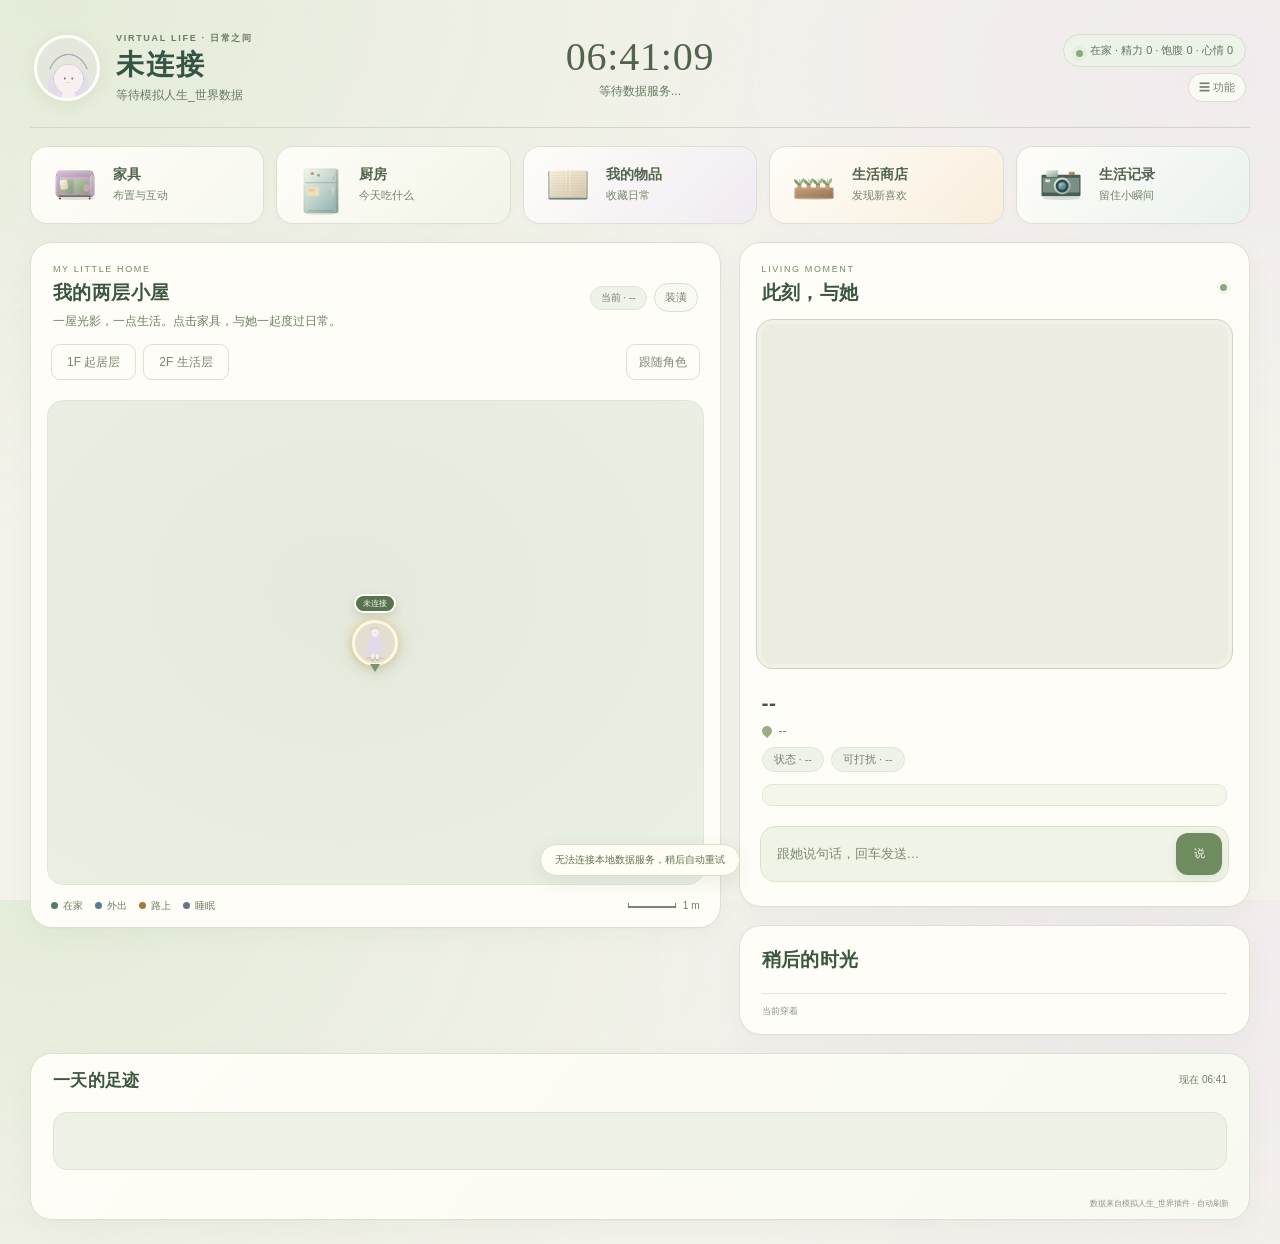
==== views/life/index.html @ 21fb1676 "refactor(frontend): 大文件拆成片段源码 + 构建脚本 - app.js（12340 行）按面板功能拆成 views/life/src/app/ 下 20 个片段；   style." ====
<!DOCTYPE html>
<html lang="zh-CN">
<head>
  <meta charset="utf-8">
  <meta name="viewport" content="width=device-width, initial-scale=1">
  <title>模拟人生_世界 · 日常之间</title>
  <link rel="stylesheet" href="./style.css?v=20261110-split1">
  <link rel="stylesheet" href="assets/scene-studio.css?v=20261105-1">
<script src="/api/plugin/page/bridge-sdk.js"></script>
  <script src="./transport.js?v=20261107-char32"></script>
  <link rel="stylesheet" href="assets/life-polish.css?v=20261105-fridge2">
  <link rel="stylesheet" href="assets/vehicle-art.css?v=20261108-garageroom">
  <link rel="stylesheet" href="assets/ui-refinement.css?v=20261105-ui2">
  <link rel="stylesheet" href="assets/bedroom-3d.css?v=20261107-garage1">
</head>
<body>
  <div class="app" id="app">
    <header class="topbar">
      <div class="identity">
        <div class="avatar-wrap">
          <img id="avatar" src="assets/character_daily.png" onerror="this.onerror=null;this.src='assets/character_daily.png'" alt="角色头像">
        </div>
        <div>
          <div class="name-row">
            <span class="brand-kicker">VIRTUAL LIFE · 日常之间</span><h1 id="persona">模拟人生_世界</h1>
            <button type="button" id="persona-cycle" class="mini-btn hidden">切换</button>
          </div>
          <div class="meta" id="meta">正在读取模拟人生_世界数据...</div>
        </div>
      </div>
      <div class="clock-block">
        <div class="clock" id="clock">--:--:--</div>
        <div class="now-line clickable" id="now-line" role="button" tabindex="0" title="查看今日日程" aria-label="查看今日日程">正在连接...</div>
        <div class="badge hidden" id="plan-badge"></div>
      </div>
      <div class="status-block">
        <button type="button" class="status-brief-btn" id="status-open" aria-label="查看完整状态">
          <span class="status-dot" id="status-dot"></span>
          <span id="status-brief">正在读取状态...</span>
        </button>
        <button type="button" class="ghost-btn menu-toggle" id="menu-toggle">☰ 功能</button>
        <div class="legacy-actions hidden" id="legacy-actions">
          <div class="pill" id="kind-pill">连接中</div>
          <div class="pill" id="avail-pill">可打扰度 · --</div>
          <div class="pill amber hidden" id="sleep-pill">主人在睡</div>
          <div class="pill" id="money-pill">💰 --</div>
          <div class="pill affection" id="affection-pill">💗 --</div>
          <div class="need-pills" id="need-pills"></div>
          <button type="button" class="ghost-btn" id="anim-toggle">动画：开</button>
          <button type="button" class="ghost-btn" id="camera-toggle">📷 拍照</button>
          <button type="button" class="ghost-btn" id="inventory-toggle">🎒 物品</button>
          <button type="button" class="ghost-btn" id="shop-toggle">🛍️ 商店</button>
          <button type="button" class="ghost-btn" id="wallet-toggle">💰 钱包</button>
          <button type="button" class="ghost-btn" id="garage-toggle">🚗 车库</button>
          <button type="button" class="ghost-btn" id="diary-toggle">📔 日记</button>
          <button type="button" class="ghost-btn" id="memory-toggle">🧠 记忆</button>
          <button type="button" class="ghost-btn" id="weekly-toggle">📊 周报</button>
          <button type="button" class="ghost-btn" id="system-toggle">⚙️ 系统</button>
        </div>
        <div class="pending-actions hidden" id="pending-actions"></div>
      </div>
    </header>

    <div class="shop-modal hidden" id="status-modal" role="dialog" aria-modal="true" aria-labelledby="status-title">
      <div class="shop-panel status-panel">
        <div class="shop-head">
          <div>
            <h3 id="status-title">完整状态</h3>
            <small id="status-sub">她现在的精力、心情、钱和关系</small>
          </div>
          <button type="button" class="mini-btn" id="status-close" aria-label="关闭状态面板" title="关闭状态面板">×</button>
        </div>
        <div class="status-modal-body" id="status-modal-body"></div>
      </div>
    </div>

    <div class="shop-modal hidden" id="schedule-modal" role="dialog" aria-modal="true" aria-labelledby="schedule-title">
      <div class="shop-panel schedule-panel">
        <div class="shop-head">
          <div>
            <h3 id="schedule-title">日程详情</h3>
            <small id="schedule-sub">这一段时间她在做什么</small>
          </div>
          <button type="button" class="mini-btn" id="schedule-close" aria-label="关闭日程详情" title="关闭日程详情">×</button>
        </div>
        <div class="schedule-body" id="schedule-body"></div>
      </div>
    </div>

    <div class="shop-modal hidden" id="trips-modal" role="dialog" aria-modal="true" aria-labelledby="trips-title">
      <div class="shop-panel trips-panel">
        <div class="shop-head">
          <div>
            <h3 id="trips-title">旅行计划</h3>
            <small id="trips-sub">她最近在盘算的出行</small>
          </div>
          <button type="button" class="mini-btn" id="trips-refresh">刷新</button>
          <button type="button" class="mini-btn" id="trips-export">导出</button>
          <button type="button" class="mini-btn" id="trips-close" aria-label="关闭旅行计划" title="关闭旅行计划">×</button>
        </div>
        <div class="trips-body" id="trips-body"></div>
      </div>
    </div>

    <div class="shop-modal hidden" id="outfit-modal" role="dialog" aria-modal="true" aria-labelledby="outfit-title">
      <div class="shop-panel outfit-panel">
        <div class="shop-head">
          <div>
            <h3 id="outfit-title">今日穿搭</h3>
            <small id="outfit-sub">她今天穿什么</small>
          </div>
          <button type="button" class="mini-btn" id="outfit-export">导出</button>
          <button type="button" class="mini-btn" id="outfit-close" aria-label="关闭穿搭详情" title="关闭穿搭详情">×</button>
        </div>
        <div class="outfit-body" id="outfit-body"></div>
      </div>
    </div>

    <div class="shop-modal hidden" id="health-modal" role="dialog" aria-modal="true" aria-labelledby="health-title">
      <div class="shop-panel health-panel">
        <div class="shop-head">
          <div>
            <h3 id="health-title">健康记录</h3>
            <small id="health-sub">她最近的身体状况</small>
          </div>
          <button type="button" class="mini-btn" id="health-export">导出</button>
          <button type="button" class="mini-btn" id="health-close" aria-label="关闭健康记录" title="关闭健康记录">×</button>
        </div>
        <div class="health-body" id="health-body"></div>
      </div>
    </div>

    <div class="shop-modal hidden" id="activity-modal" role="dialog" aria-modal="true" aria-labelledby="activity-title">
      <div class="shop-panel activity-panel">
        <div class="shop-head">
          <div>
            <h3 id="activity-title">生活动态</h3>
            <small id="activity-sub">最近发生的小事</small>
          </div>
          <button type="button" class="mini-btn" id="activity-refresh">刷新</button>
          <button type="button" class="mini-btn" id="activity-export">导出</button>
          <button type="button" class="mini-btn" id="activity-close" aria-label="关闭生活动态" title="关闭生活动态">×</button>
        </div>
        <input type="search" id="activity-search" class="activity-search" placeholder="搜索标题或内容" autocomplete="off">
        <div class="activity-body" id="activity-body"></div>
      </div>
    </div>

    <div class="function-menu hidden" id="function-menu" role="dialog" aria-modal="true" aria-labelledby="function-title">
      <div class="function-menu-head">
        <h3 id="function-title">功能</h3>
        <button type="button" class="mini-btn" id="function-close" aria-label="关闭功能菜单" title="关闭功能菜单">×</button>
      </div>
      <div class="function-group">
        <h4>日常</h4>
        <div class="function-grid">
          <button type="button" data-menu-target="camera-toggle">📷 拍照</button>
          <button type="button" data-menu-target="inventory-toggle">🎒 物品</button>
          <button type="button" data-menu-target="shop-toggle">🛍️ 商店</button>
          <button type="button" data-menu-target="wallet-toggle">💰 钱包</button>
          <button type="button" data-menu-target="garage-toggle">🚗 车库</button>
          <button type="button" data-menu-target="items-toggle">🛋️ 家具</button>
          <button type="button" data-menu-target="fridge-toggle">🧊 冰箱</button>
        </div>
      </div>
      <div class="function-group">
        <h4>记录</h4>
        <div class="function-grid">
          <button type="button" data-menu-target="diary-toggle">📔 日记</button>
          <button type="button" data-menu-target="memory-toggle">🧠 记忆</button>
          <button type="button" data-menu-target="weekly-toggle">📊 周报</button>
          <button type="button" id="trips-open">✈️ 旅行</button>
          <button type="button" id="outfit-open">👗 穿搭</button>
          <button type="button" id="health-open">❤️ 健康</button>
          <button type="button" id="activity-open">🌱 动态</button>
          <button type="button" data-menu-target="system-toggle">⚙️ 系统</button>
        </div>
      </div>
      <div class="function-group">
        <h4>互动</h4>
        <div class="function-grid">
          <button type="button" data-menu-target="affection-pill">💗 关系</button>
          <button type="button" id="day-schedule-toggle">🗓️ 今日日程</button>
          <button type="button" data-menu-target="anim-toggle">🎞️ 动画</button>
        </div>
      </div>
      <div class="function-group">
        <h4>联动</h4>
        <div class="function-grid">
          <button type="button" id="integrations-open">🔗 插件联动</button>
        </div>
      </div>
    </div>

<nav class="life-shortcuts" aria-label="日常快捷功能">
<button type="button" data-menu-target="items-toggle"><span class="shortcut-icon" data-life-icon="sofa"></span><span>家具<small>布置与互动</small></span></button>
<button type="button" data-menu-target="fridge-toggle"><span class="shortcut-icon" data-life-icon="fridge"></span><span>厨房<small>今天吃什么</small></span></button>
<button type="button" data-menu-target="inventory-toggle"><span class="shortcut-icon" data-life-icon="book"></span><span>我的物品<small>收藏日常</small></span></button>
<button type="button" data-menu-target="shop-toggle"><span class="shortcut-icon" data-life-icon="plants"></span><span>生活商店<small>发现新喜欢</small></span></button>
<button type="button" data-menu-target="diary-toggle"><span class="shortcut-icon" data-life-icon="camera"></span><span>生活记录<small>留住小瞬间</small></span></button>
</nav>
    <main class="layout">
      <section class="card home-card">
        <div class="card-head">
          <div>
            <span class="section-kicker">MY LITTLE HOME</span><h2>我的两层小屋</h2>
            <p>一屋光影，一点生活。点击家具，与她一起度过日常。</p>
          </div>
          <div class="home-tools">
            <div class="pill" id="home-badge">当前 · --</div>
            <button type="button" class="mini-btn hidden" id="fridge-toggle">冰箱库存</button>
            <button type="button" class="mini-btn" id="decor-toggle">装潢</button>
            <button type="button" class="mini-btn hidden" id="items-toggle">物品 0</button>
          </div>
        </div>
        <nav class="floor-toolbar" aria-label="住宅楼层"><button type="button" class="floor-tab" data-floor="1">1F 起居层</button><button type="button" class="floor-tab" data-floor="2">2F 生活层</button><span class="floor-note" id="floor-note"></span><button type="button" class="floor-follow" id="floor-follow">跟随角色</button></nav>
        <div class="home-stage" id="home-stage">
          <svg id="home-svg" viewBox="0 0 840 620" role="img" aria-label="家的平面图"></svg>
          <div class="character-marker" id="character-marker">
            <img src="assets/character_daily.png" onerror="this.onerror=null;this.src='assets/character_daily.png'" alt="">
            <span class="marker-name" id="marker-name">模拟人生_世界</span>
            <span class="marker-pointer"></span>
          </div>
          <div class="effect-layer" id="home-effects"></div>
          <div class="home-dim hidden" id="home-dim">
            <span>外出中</span>
            <small>家里暂时没人</small>
          </div>
          <div class="item-popover hidden" id="item-popover">
            <div class="popover-head">
              <div class="popover-title">
                <span class="popover-icon" id="item-icon"></span>
                <div>
                  <span class="item-room" id="item-room"></span>
                  <h3 id="item-name"></h3>
                </div>
              </div>
              <button type="button" class="mini-btn" id="item-close" aria-label="关闭家具详情" title="关闭家具详情">×</button>
            </div>
            <p class="item-desc" id="item-desc"></p>
            <div class="item-state hidden" id="item-state"></div>
            <div class="cook-box hidden" id="cook-box">
              <div class="cook-box-head">
                <span>今天你下厨</span>
                <small>用冰箱现有食材做一道菜</small>
              </div>
              <button type="button" class="cook-open-btn" id="cook-open">由我下厨</button>
            </div>
            <div class="game-box hidden" id="game-box">
              <div class="game-box-head">
                <span>街机对战</span>
                <small>跟月月打一局</small>
              </div>
              <button type="button" class="game-open-btn" id="game-open">和月月打游戏</button>
            </div>
            <div class="fridge-box hidden" id="fridge-box">
              <div class="fridge-head">
                <span id="fridge-title">冰箱现有食材</span>
                <div class="fridge-head-actions">
                  <button type="button" class="mini-btn" id="fridge-export">导出</button>
                  <button type="button" class="mini-btn" id="fridge-refresh">刷新</button>
                  <button type="button" class="mini-btn" id="fridge-random">随机搭配</button>
                </div>
              </div>
              <div class="fridge-tools">
                <input id="fridge-search" type="search" placeholder="搜索食材...">
              </div>
              <div class="fridge-menu hidden" id="fridge-menu"></div>
              <div class="fridge-list" id="fridge-list"></div>
              <div class="fridge-recipe hidden" id="fridge-recipe"></div>
            </div>
            <div class="pop-actions" id="item-actions"></div>
            <div class="interact-box" id="interact-box">
              <div class="interact-head">
                <span>即时互动</span>
                <small>点一下，她会立刻回应</small>
              </div>
              <button type="button" class="interact-btn" id="interact-action">和她说句话</button>
              <div class="interact-reply hidden" id="interact-reply"></div>
            </div>
            <div class="pop-hint">点动作会记入今日灵感，重新生成今日计划时会参考。</div>
          </div>
          <div class="item-drawer hidden" id="item-drawer">
            <div class="drawer-head">
              <div>
                <h3>可互动物品</h3>
                <p id="item-count">正在加载...</p>
              </div>
              <button type="button" class="mini-btn" id="drawer-close" aria-label="关闭物品抽屉" title="关闭物品抽屉">×</button>
            </div>
            <div class="drawer-body">
              <div class="drawer-search">
                <input id="item-search" type="search" placeholder="搜索家具...">
              </div>
              <div id="item-groups"></div>
            </div>
            <div class="drawer-foot">
              <span id="wish-count" role="button" tabindex="0" title="查看今日灵感">今日灵感 0</span>
              <span>点物品查看可做的事</span>
            </div>
          </div>
        </div>
        <div class="garage-room" id="garage-room" role="button" tabindex="0" aria-label="1 楼车库，点击查看">
          <div class="garage-room-head">
            <span class="garage-room-title">1F · 车库</span>
            <span class="garage-room-status" id="garage-room-status">白色小车已停好</span>
            <span class="garage-room-open">查看车库 ›</span>
          </div>
          <svg class="garage-room-art" viewBox="0 0 840 150" role="img" aria-label="车库里的白色小车">
            <defs>
              <linearGradient id="garage-floor" x1="0" y1="0" x2="0" y2="1">
                <stop stop-color="#41484b"/><stop offset="1" stop-color="#242a2d"/>
              </linearGradient>
              <linearGradient id="garage-car-paint" x1="0" y1="0" x2="0" y2="1">
                <stop stop-color="#eef2ef"/><stop offset="1" stop-color="#a9b5b2"/>
              </linearGradient>
              <linearGradient id="garage-glass" x1="0" y1="0" x2="1" y2="1">
                <stop stop-color="#9ec7d6"/><stop offset="1" stop-color="#4d7185"/>
              </linearGradient>
            </defs>
            <rect x="0" y="0" width="840" height="150" rx="12" fill="url(#garage-floor)"/>
            <path d="M0 26H840" stroke="#5b6265" stroke-width="2"/>
            <path d="M0 26v124M840 26v124" stroke="#596164" stroke-width="3"/>
            <path d="M40 28v98M168 28v98M296 28v98M424 28v98M552 28v98M680 28v98M800 28v98" stroke="#4b5356" stroke-width="1" opacity=".65"/>
            <path d="M20 118H820" stroke="#d8b56a" stroke-width="3" stroke-dasharray="24 18" opacity=".65"/>
            <rect x="356" y="22" width="128" height="9" rx="4" fill="#7c8587"/>
            <path d="M414 26l-8 12h16z" fill="#ffe1a0" opacity=".85"/>
            <g id="garage-car-model">
              <ellipse cx="420" cy="124" rx="185" ry="12" fill="#11171a" opacity=".7"/>
              <path d="M255 96q8-26 34-30l142-3q46 0 74 20l26 13q10 6 10 15v8q0 7-8 7H263q-9 0-9-9z" fill="url(#garage-car-paint)" stroke="#7c8986" stroke-width="2"/>
              <path d="M310 68l30-25q5-4 12-4h104q9 0 15 5l38 24z" fill="url(#garage-glass)" stroke="#6f7f80" stroke-width="2"/>
              <path d="M418 40v28M348 68l16-24M480 44l26 24" stroke="#7b9297" stroke-width="2" opacity=".7"/>
              <path d="M270 92h10M540 92h10" stroke="#f6dca0" stroke-width="4" stroke-linecap="round"/>
              <rect x="258" y="88" width="13" height="10" rx="3" fill="#f0b86e"/>
              <rect x="545" y="88" width="13" height="10" rx="3" fill="#d96f6f"/>
              <circle cx="325" cy="116" r="20" fill="#1b2023" stroke="#7e8b87" stroke-width="4"/>
              <circle cx="325" cy="116" r="8" fill="#9aa7a3"/>
              <circle cx="515" cy="116" r="20" fill="#1b2023" stroke="#7e8b87" stroke-width="4"/>
              <circle cx="515" cy="116" r="8" fill="#9aa7a3"/>
              <rect x="500" y="85" width="48" height="18" rx="4" fill="#e7ece7" stroke="#7c8986" stroke-width="1.5"/>
              <text x="524" y="98" text-anchor="middle" font-size="10" fill="#3a4446" font-family="sans-serif">沪A·M320</text>
              <path d="M292 84h20M500 84h18" stroke="#7c8986" stroke-width="2" opacity=".7"/>
            </g>
          </svg>
        </div>
        <div class="home-foot">
          <div class="legend">
            <span><i class="dot home"></i>在家</span>
            <span><i class="dot outside"></i>外出</span>
            <span><i class="dot transit"></i>路上</span>
            <span><i class="dot sleep"></i>睡眠</span>
          </div>
          <div class="scale"><span class="scale-line"></span>1 m</div>
        </div>
      </section>

      <aside class="right-col">
        <section class="card now-card">
          <div class="card-head">
            <div><span class="section-kicker">LIVING MOMENT</span><h2>此刻，与她</h2></div>
            <span class="status-dot" id="now-dot"></span>
          </div>
          <div class="scene-stage" id="scene-stage"></div>
          <div class="now-details">
            <div class="activity-row">
              <h3 id="activity">--</h3>
              <span class="preview-badge hidden" id="preview-badge">预览</span>
              <button type="button" class="mini-btn hidden" id="preview-return">回到当前</button>
            </div>
            <div class="location-line"><span class="pin-icon"></span><span id="location">--</span></div>
            <div class="pills">
              <span class="pill" id="state-pill">状态 · --</span>
              <span class="pill" id="avail-pill2">可打扰 · --</span>
            </div>
            <div class="next-line" id="next-line"></div>
          </div>
          <div class="talk-box" id="talk-box">
            <input id="talk-input" type="text" maxlength="90" autocomplete="off" placeholder="跟她说句话，回车发送…">
            <button class="mini-btn" id="talk-send" type="button">说</button>
          </div>
          <div class="talk-reply hidden" id="talk-reply"></div>
          <div class="scene-picker hidden" id="scene-picker">
            <div class="picker-head">
              <span>外部场景</span>
              <button type="button" class="mini-btn" id="follow-btn">跟随日程</button>
            </div>
            <div class="chips" id="scene-chips"></div>
          </div>
        </section>

        <section class="card next-card">
          <div class="card-head">
            <h2>稍后的时光</h2>
          </div>
          <div class="next-list" id="next-list"></div>
          <div class="outfit-block">
            <span>当前穿着</span>
            <p id="outfit-text"></p>
          </div>
        </section>
      </aside>
    </main>

    <section class="card timeline-card">
      <div class="card-head">
        <h2>一天的足迹</h2>
        <span class="timeline-now" id="timeline-now">现在 --:--</span>
      </div>
      <div class="timeline" id="timeline"></div>
      <div class="timeline-foot">
        <div class="legend" id="timeline-legend"></div>
        <span class="hint">数据来自模拟人生_世界插件 · 自动刷新</span>
      </div>
    </section>

    <div class="toast hidden" id="toast"></div>
    <div class="speech-bubble hidden" id="speech-bubble" role="status" aria-live="polite">
      <span class="speech-text" id="speech-text"></span>
      <span class="speech-tail"></span>
    </div>

    <div class="cook-modal hidden" id="cook-modal" role="dialog" aria-modal="true" aria-labelledby="cook-title">
      <div class="cook-panel">
        <div class="cook-head">
          <div>
            <h3 id="cook-title">由我下厨</h3>
            <small id="cook-sub">冰箱里能做这些菜</small>
          </div>
          <button type="button" class="mini-btn" id="cook-close" aria-label="关闭做饭面板" title="关闭做饭面板">×</button>
        </div>
        <div class="cook-body">
          <div class="cook-step" id="cook-dish-step">
            <div class="cook-filters">
              <button type="button" data-cook-filter="all" class="active">全部</button>
              <button type="button" data-cook-filter="早餐">早餐</button>
              <button type="button" data-cook-filter="午餐">午餐</button>
              <button type="button" data-cook-filter="晚餐">晚餐</button>
              <button type="button" data-cook-filter="加餐">加餐</button>
            </div>
            <div class="cook-dishes" id="cook-dishes"></div>
            <div class="cook-history" id="cook-history"></div>
          </div>
          <div class="cook-step hidden" id="cook-game-step">
            <div class="cook-round" id="cook-round">第 1 / 3 关 · 切菜</div>
            <div class="cook-game-stage" id="cook-game-stage"></div>
            <p class="cook-hint" id="cook-hint">按顺序切好食材</p>
            <button type="button" class="cook-main-btn hidden" id="cook-stop">下锅！</button>
          </div>
          <div class="cook-step hidden" id="cook-result-step">
            <div class="cook-result-dish" id="cook-result-dish"></div>
            <div class="cook-taste" id="cook-taste"></div>
            <button type="button" class="cook-serve" id="cook-serve" disabled>点这道菜，叫月月来吃饭</button>
            <div class="cook-reply hidden" id="cook-reply"></div>
          </div>
        </div>
      </div>
    </div>

    <div class="camera-overlay hidden" id="camera-overlay">
      <div class="camera-frame"></div>
      <div class="camera-hint-box">
        <b>📷 拍照模式</b>
        <span>点击画面里的月月 / 家具 / 房间来取景</span>
      </div>
      <div class="camera-target" id="camera-target">取景：点击画面选择目标</div>
      <div class="camera-quick">
        <button type="button" class="camera-quick-btn" id="camera-character">拍月月</button>
        <button type="button" class="camera-quick-btn" id="camera-room">拍当前房间</button>
      </div>
      <button type="button" class="camera-cancel" id="camera-cancel">取消</button>
    </div>

    <div class="photo-modal hidden" id="photo-modal" role="dialog" aria-modal="true">
      <div class="photo-panel">
        <div class="photo-head">
          <h3>拍立得</h3>
          <div class="photo-actions">
            <button type="button" class="mini-btn" id="photo-save">保存照片</button>
            <button type="button" class="mini-btn" id="photo-close" aria-label="关闭照片" title="关闭照片">×</button>
          </div>
        </div>
        <div class="photo-body">
          <div class="photo-loading" id="photo-loading">显影中...</div>
          <img class="photo-image hidden" id="photo-image" alt="拍到的照片">
          <div class="photo-caption" id="photo-caption"></div>
          <div class="photo-gallery" id="photo-gallery"></div>
        </div>
        <button type="button" class="cook-main-btn" id="photo-again">再拍一张</button>
      </div>
    </div>

    <div class="shop-modal hidden" id="wish-modal" role="dialog" aria-modal="true" aria-labelledby="wish-title">
      <div class="shop-panel">
        <div class="shop-head">
          <div>
            <h3 id="wish-title">今日灵感</h3>
            <small>她想在家里做的小事</small>
          </div>
          <button type="button" class="mini-btn" id="wish-close" aria-label="关闭今日灵感" title="关闭今日灵感">×</button>
        </div>
        <div class="wish-body" id="wish-body"></div>
      </div>
    </div>

    <div class="inventory-modal hidden" id="inventory-modal" role="dialog" aria-modal="true" aria-labelledby="inventory-title">
      <div class="inventory-panel">
        <div class="inventory-head">
          <div>
            <h3 id="inventory-title">月月的物品</h3>
            <small id="inventory-sub">她真正拥有和正在读的东西</small>
          </div>
          <button type="button" class="mini-btn" id="inventory-export">导出</button>
          <button type="button" class="mini-btn" id="inventory-close" aria-label="关闭物品面板" title="关闭物品面板">×</button>
        </div>
        <div class="inventory-tools">
          <input id="inventory-search" type="search" placeholder="搜索物品或书...">
        </div>
        <div class="inventory-body" id="inventory-body"></div>
      </div>
    </div>

    <div class="shop-modal hidden" id="shop-modal" role="dialog" aria-modal="true" aria-labelledby="shop-title">
      <div class="shop-panel">
        <div class="shop-head">
          <div>
            <h3 id="shop-title">商店</h3>
            <small id="shop-balance">钱包余额 --</small>
          </div>
          <button type="button" class="mini-btn" id="shop-close" aria-label="关闭商店" title="关闭商店">×</button>
        </div>
        <div class="shop-tools">
          <select id="shop-category" class="shop-category">
            <option value="">全部分类</option>
          </select>
          <input id="shop-search" type="search" placeholder="搜索商品...">
          <select id="shop-sort" class="shop-category">
            <option value="default">默认排序</option>
            <option value="price_asc">价格从低到高</option>
            <option value="price_desc">价格从高到低</option>
            <option value="name">按名称</option>
          </select>
          <button type="button" class="mini-btn" id="shop-fav-filter">⭐ 收藏</button>
        </div>
        <div class="shop-body" id="shop-body"></div>
      </div>
    </div>

    <div class="shop-modal hidden" id="wallet-modal" role="dialog" aria-modal="true" aria-labelledby="wallet-title">
      <div class="shop-panel">
        <div class="shop-head">
          <div>
            <h3 id="wallet-title">月月的钱包</h3>
            <small id="wallet-sub">她的收入、开销和存款目标</small>
          </div>
          <button type="button" class="mini-btn" id="wallet-export">导出</button>
          <button type="button" class="mini-btn" id="wallet-close" aria-label="关闭钱包" title="关闭钱包">×</button>
        </div>
        <div class="wallet-body" id="wallet-body"></div>
      </div>
    </div>

    <div class="shop-modal hidden" id="garage-modal" role="dialog" aria-modal="true" aria-labelledby="garage-title">
      <div class="shop-panel">
        <div class="shop-head">
          <div>
            <h3 id="garage-title">车库</h3>
            <small id="garage-sub">把车停好，带她出门，或者让她载你出去</small>
          </div>
          <button type="button" class="mini-btn" id="garage-export">导出</button>
          <button type="button" class="mini-btn" id="garage-close" aria-label="关闭车库" title="关闭车库">×</button>
        </div>
        <div class="garage-body" id="garage-body"></div>
      </div>
    </div>

    <div class="shop-modal hidden" id="vehicle-modal" role="dialog" aria-modal="true" aria-labelledby="vehicle-title">
      <div class="shop-panel vehicle-panel">
        <div class="shop-head">
          <div>
            <h3 id="vehicle-title">车辆档案</h3>
            <small id="vehicle-sub">A1–A3 · 点车查看这一辆</small>
          </div>
          <button type="button" class="mini-btn" id="vehicle-close" aria-label="关闭车辆档案" title="关闭车辆档案">×</button>
        </div>
        <div class="vehicle-body" id="vehicle-body"></div>
      </div>
    </div>

    <div class="shop-modal hidden" id="system-modal" role="dialog" aria-modal="true" aria-labelledby="system-title">
      <div class="shop-panel system-panel">
        <div class="shop-head">
          <div>
            <h3 id="system-title">系统状态</h3>
            <small id="system-sub">书籍、商店、车库、钱包和观察窗版本</small>
          </div>
          <div class="system-actions">
            <button type="button" class="mini-btn" id="system-refresh">重新检查</button>
            <button type="button" class="mini-btn" id="system-backup">备份数据</button>
            <button type="button" class="mini-btn" id="system-restore">恢复数据</button>
            <button type="button" class="mini-btn" id="system-export">导出诊断</button>
            <button type="button" class="mini-btn" id="system-reset-prefs">重置偏好</button>
            <button type="button" class="mini-btn" id="system-close" aria-label="关闭系统状态" title="关闭系统状态">×</button>
          </div>
          <input type="file" id="backup-file" class="hidden" accept=".json,application/json">
        </div>
        <div class="system-body" id="system-body"></div>
      </div>
    </div>

    <div class="relations-modal hidden" id="relations-modal" role="dialog" aria-modal="true" aria-labelledby="relations-title">
      <div class="relations-panel">
        <div class="relations-head">
          <div>
            <h3 id="relations-title">你们的关系</h3>
            <small id="relations-sub">好感越低，越需要慢慢来</small>
          </div>
          <button type="button" class="mini-btn" id="relations-close" aria-label="关闭关系面板" title="关闭关系面板">×</button>
        </div>
        <div class="relations-body" id="relations-body"></div>
      </div>
    </div>

    <div class="diary-modal hidden" id="diary-modal" role="dialog" aria-modal="true" aria-labelledby="diary-title">
      <div class="diary-panel">
        <div class="diary-head">
          <div>
            <h3 id="diary-title">月月的日记</h3>
            <small id="diary-sub">她记住的日子</small>
          </div>
          <button type="button" class="mini-btn" id="diary-export">导出</button>
          <button type="button" class="mini-btn" id="diary-close" aria-label="关闭日记" title="关闭日记">×</button>
        </div>
        <div class="diary-tools">
          <input type="search" id="diary-search" placeholder="搜索日期、标题或内容">
          <div class="diary-filters">
            <button type="button" data-diary-filter="all" class="active">全部</button>
            <button type="button" data-diary-filter="ai">她写的</button>
            <button type="button" data-diary-filter="weekly">周记/月记</button>
            <button type="button" data-diary-filter="special">纪念/兜风</button>
          </div>
        </div>
        <div class="diary-body" id="diary-body"></div>
      </div>
    </div>

    <div class="shop-modal hidden" id="memory-modal" role="dialog" aria-modal="true" aria-labelledby="memory-title">
      <div class="shop-panel memory-panel">
        <div class="shop-head">
          <div>
            <h3 id="memory-title">月月的记忆</h3>
            <small id="memory-sub">长期记忆、最近的日子和关系年表</small>
          </div>
          <button type="button" class="mini-btn" id="memory-close" aria-label="关闭记忆" title="关闭记忆">×</button>
        </div>
        <div class="memory-body" id="memory-body"></div>
      </div>
    </div>

    <div class="weekly-modal hidden" id="weekly-modal" role="dialog" aria-modal="true" aria-labelledby="weekly-title">
      <div class="weekly-panel">
        <div class="weekly-head">
          <div>
            <h3 id="weekly-title">生活周报</h3>
            <small id="weekly-sub">最近七天</small>
          </div>
          <button type="button" class="mini-btn" id="weekly-close" aria-label="关闭周报" title="关闭周报">×</button>
        </div>
        <div class="weekly-tools">
          <button type="button" class="weekly-range-btn" data-weekly-days="7">近 7 天</button>
          <button type="button" class="weekly-range-btn" data-weekly-days="30">近 30 天</button>
          <button type="button" class="weekly-range-btn" data-weekly-days="365">近 365 天</button>
          <button type="button" class="weekly-range-btn weekly-export" id="weekly-export">导出 CSV</button>
          <button type="button" class="weekly-range-btn weekly-export" id="weekly-export-chart">导出图表</button>
        </div>
        <div class="weekly-tools weekly-metrics">
          <button type="button" class="weekly-range-btn" data-weekly-metric="mood">心情</button>
          <button type="button" class="weekly-range-btn" data-weekly-metric="energy">精力</button>
          <button type="button" class="weekly-range-btn" data-weekly-metric="satiety">饱腹</button>
        </div>
        <div class="weekly-tools weekly-chart-themes">
          <span class="weekly-tools-label">图表主题</span>
          <button type="button" class="weekly-range-btn" data-chart-theme="dark">暗色</button>
          <button type="button" class="weekly-range-btn" data-chart-theme="warm">暖色</button>
          <button type="button" class="weekly-range-btn" data-chart-theme="light">浅色</button>
        </div>
        <div class="weekly-body" id="weekly-body"></div>
      </div>
    </div>

    <div class="book-modal hidden" id="book-modal" role="dialog" aria-modal="true" aria-labelledby="book-title">
      <div class="book-panel">
        <div class="book-head">
          <div>
            <h3 id="book-title">书</h3>
            <small id="book-sub"></small>
          </div>
          <div class="book-actions">
            <button type="button" class="mini-btn" id="book-font-down">A-</button>
            <button type="button" class="mini-btn" id="book-font-up">A+</button>
            <button type="button" class="mini-btn" id="book-theme">主题</button>
            <button type="button" class="mini-btn" id="book-prev">上一章</button>
            <select id="book-chapter-select" class="book-chapter-select" aria-label="选择章节"></select>
            <button type="button" class="mini-btn" id="book-next">下一章</button>
            <button type="button" class="mini-btn" id="book-close" aria-label="关闭阅读器" title="关闭阅读器">×</button>
          </div>
        </div>
        <div class="book-progress"><span id="book-progress-fill"></span></div>
        <div class="book-bookmark-bar">
          <button type="button" class="mini-btn" id="book-bookmark-save">保存书签</button>
          <button type="button" class="mini-btn" id="book-bookmark-restore">续读</button>
          <span id="book-bookmark-info"></span>
        </div>
        <div class="book-bookmark-list" id="book-bookmark-list"></div>
        <div class="book-note-row">
          <input type="text" id="book-note-input" maxlength="300" placeholder="写一句读书笔记...">
          <button type="button" class="mini-btn" id="book-note-save">记下</button>
          <button type="button" class="mini-btn" id="book-note-export">导出</button>
          <span id="book-note-status"></span>
        </div>
        <div class="book-note-search">
          <input id="book-note-search" type="search" placeholder="搜索笔记...">
        </div>
        <div class="book-note-list" id="book-note-list"></div>
        <div class="book-content" id="book-content"></div>
      </div>
    </div>

    <div class="game-modal hidden" id="game-modal" role="dialog" aria-modal="true">
      <div class="game-panel">
        <div class="game-head">
          <div>
            <h3 id="game-head-title">游戏机</h3>
            <small id="game-sub">选一个小游戏，和月月打</small>
          </div>
          <button type="button" class="mini-btn" id="game-close" aria-label="关闭小游戏" title="关闭小游戏">×</button>
        </div>

        <div id="game-select-step">
          <div class="game-select-grid">
            <button type="button" class="game-pick" data-game="battle">
              <b>街机对战</b>
              <small>血条对打，三招定胜负</small>
              <span>攻击 · 防御 · 必杀</span>
            </button>
            <button type="button" class="game-pick" data-game="rps">
              <b>猜拳</b>
              <small>石头剪刀布，三局两胜</small>
              <span>看谁先拿两分</span>
            </button>
            <button type="button" class="game-pick" data-game="mole">
              <b>打地鼠</b>
              <small>8 秒反应挑战</small>
              <span>和月月比手速</span>
            </button>
            <button type="button" class="game-pick" data-game="ttt" data-board="1">
              <b>井字棋</b>
              <small>3×3 轮流落子</small>
              <span>先连成一线者赢</span>
            </button>
            <button type="button" class="game-pick" data-game="memory">
              <b>翻牌记忆</b>
              <small>找出 6 对相同图案</small>
              <span>和月月比步数</span>
            </button>
            <button type="button" class="game-pick" data-game="guess">
              <b>猜数字</b>
              <small>1–100，7 次机会</small>
              <span>猜中月月想的数字</span>
            </button>
            <button type="button" class="game-pick" data-game="dice">
              <b>比大小</b>
              <small>三局两胜掷骰子</small>
              <span>运气也是实力</span>
            </button>
            <button type="button" class="game-pick" data-game="gomoku" data-board="1">
              <b>五子棋</b>
              <small>15×15 连成五子</small>
              <span>和月月轮流落子</span>
            </button>
            <button type="button" class="game-pick" data-game="connect4" data-board="1">
              <b>四子棋</b>
              <small>7×6 竖着连成四个</small>
              <span>先连成四子者赢</span>
            </button>
            <button type="button" class="game-pick" data-game="reversi" data-board="1">
              <b>黑白棋</b>
              <small>8×8 夹住对方棋子</small>
              <span>终局子多者赢</span>
            </button>
          </div>
        </div>

        <div id="game-play-step" class="hidden">
          <div class="game-play-head">
            <button type="button" class="mini-btn" id="game-back">← 换游戏</button>
            <span id="game-title"></span>
          </div>

          <div id="game-battle-step" class="hidden">
            <div class="game-hud">
              <div class="game-side">
                <span>你</span>
                <div class="game-hp-track"><div class="game-hp-fill player" id="game-hp-player"></div></div>
                <small id="game-hp-player-text">60 / 60</small>
              </div>
              <div class="game-vs">VS</div>
              <div class="game-side right">
                <span>月月</span>
                <div class="game-hp-track"><div class="game-hp-fill ai" id="game-hp-ai"></div></div>
                <small id="game-hp-ai-text">60 / 60</small>
              </div>
            </div>
            <div class="game-round" id="game-round">第 1 回合</div>
            <div class="game-log" id="game-log">选一个招式，开打。</div>
            <div class="game-actions">
              <button type="button" class="game-move" data-move="attack">攻击<small>稳定伤害</small></button>
              <button type="button" class="game-move" data-move="defend">防御<small>大幅减伤</small></button>
              <button type="button" class="game-move" data-move="special">必杀<small>冷却 2 回合</small></button>
            </div>
          </div>

          <div id="game-rps-step" class="hidden">
            <div class="game-rps-scores">
              <span>你 <b id="game-rps-player">0</b></span>
              <span>月月 <b id="game-rps-ai">0</b></span>
            </div>
            <div class="game-round" id="game-rps-round">第 1 局</div>
            <div class="game-rps-log" id="game-rps-log">选石头、剪刀或布。</div>
            <div class="game-rps-actions">
              <button type="button" class="game-move" data-rps="rock">石头</button>
              <button type="button" class="game-move" data-rps="scissors">剪刀</button>
              <button type="button" class="game-move" data-rps="paper">布</button>
            </div>
          </div>

          <div id="game-mole-step" class="hidden">
            <div class="game-mole-scores">
              <span>你 <b id="game-mole-player">0</b></span>
              <span>月月 <b id="game-mole-ai">0</b></span>
              <span id="game-mole-time">8.0s</span>
            </div>
            <div class="game-mole-grid" id="game-mole-grid"></div>
            <button type="button" class="game-move" id="game-mole-start">开始挑战</button>
            <div class="game-rps-log" id="game-mole-status">准备打地鼠。</div>
          </div>

          <div id="game-ttt-step" class="hidden">
            <div class="game-ttt-board" id="game-ttt-board"></div>
            <div class="game-rps-log" id="game-ttt-status">你执 X，月月执 O，你先手。</div>
          </div>

          <div id="game-memory-step" class="hidden">
            <div class="game-rps-scores">
              <span>你的步数 <b id="game-memory-moves">0</b></span>
              <span>月月目标 <b id="game-memory-ai">0</b> 步</span>
            </div>
            <div class="game-memory-grid" id="game-memory-grid"></div>
            <div class="game-rps-log" id="game-memory-status">点开两张牌，找出相同图案。</div>
          </div>

          <div id="game-guess-step" class="hidden">
            <div class="game-round" id="game-guess-range">范围 1 – 100</div>
            <div class="game-guess-row">
              <input id="game-guess-input" type="number" min="1" max="100" placeholder="输入 1–100">
              <button type="button" class="game-move" id="game-guess-submit">猜！</button>
            </div>
            <div class="game-rps-log" id="game-guess-status">已猜 0 / 7 次。</div>
          </div>

          <div id="game-dice-step" class="hidden">
            <div class="game-rps-scores">
              <span>你 <b id="game-dice-player">0</b></span>
              <span>月月 <b id="game-dice-ai">0</b></span>
            </div>
            <div class="game-dice-row">
              <div class="game-die" id="game-dice-player-face">?</div>
              <span>VS</span>
              <div class="game-die" id="game-dice-ai-face">?</div>
            </div>
            <div class="game-round" id="game-dice-round">第 1 局</div>
            <div class="game-rps-log" id="game-dice-status">掷骰子比大小，三局两胜。</div>
            <div class="game-rps-actions">
              <button type="button" class="game-move" id="game-dice-roll">掷骰子</button>
            </div>
          </div>

          <div id="game-gomoku-step" class="hidden">
            <div class="game-rps-scores">
              <span>你 <b>X</b></span>
              <span>月月 <b>O</b></span>
            </div>
            <div class="game-gomoku-board" id="game-gomoku-board"></div>
            <div class="game-rps-log" id="game-gomoku-status">你执 X，月月执 O，你先手。</div>
          </div>

          <div id="game-connect4-step" class="hidden">
            <div class="game-rps-scores">
              <span>你 <b>红</b></span>
              <span>月月 <b>黄</b></span>
            </div>
            <div class="game-connect4-board" id="game-connect4-board"></div>
            <div class="game-rps-log" id="game-connect4-status">你执红，月月执黄，点一列落子。</div>
          </div>

          <div id="game-reversi-step" class="hidden">
            <div class="game-rps-scores">
              <span>你 <b id="game-reversi-player">2</b></span>
              <span>月月 <b id="game-reversi-ai">2</b></span>
            </div>
            <div class="game-reversi-board" id="game-reversi-board"></div>
            <div class="game-rps-log" id="game-reversi-status">你执黑先手，点一个能夹住白棋的位置。</div>
          </div>

          <div class="game-ai-reply hidden" id="game-ai-reply"></div>
          <button type="button" class="cook-main-btn hidden" id="game-restart">再来一局</button>
        </div>
      </div>
    </div>
  </div>

  <div class="integration-modal hidden" id="integration-modal" role="dialog" aria-modal="true" aria-labelledby="integration-title">
    <div class="integration-panel">
      <div class="integration-head">
        <div>
          <h3 id="integration-title">🔗 插件联动</h3>
          <small id="integration-sub">正在读取插件状态…</small>
        </div>
        <div class="integration-head-actions">
          <button type="button" class="mini-btn" id="integration-refresh" title="刷新插件状态">刷新</button>
          <button type="button" class="mini-btn" id="integration-close" aria-label="关闭插件联动" title="关闭">×</button>
        </div>
      </div>
      <div class="integration-list" id="integration-list"></div>
      <div class="integration-foot">
        <span>这里集中展示 AstrBot 插件与虚拟人生的接入状态；具体插件页可在 AstrBot 插件管理中打开。</span>
      </div>
    </div>
  </div>

  <script src="assets/vehicle-art.js?v=20261108-garageroom"></script>
  <script src="assets/furniture-art.js?v=20261106-appliance1"></script>
  <script src="assets/room-model.js?v=20261109-garagechar9"></script>
  <script src="assets/interior-layout.js?v=20261109-stairicon1"></script>
  <script src="assets/destination-art.js?v=20261105-1"></script>
  <script src="assets/house-interior.js?v=20261108-garageroom"></script>
  <script src="assets/object-shapes.js?v=20261105-shapes1"></script>
  <script src="assets/furniture-finish.js?v=20261106-home2"></script>
  <script src="assets/goods-size.js?v=20261108-size3"></script>
  <script src="assets/room-perspective.js?v=20261109-noseout1"></script>
  <script src="assets/scene-studio.js?v=20261109-stairdown1"></script>
  <script src="assets/room-controls.js?v=20261105-1"></script>
  <script src="assets/destination-interiors.js?v=20261106-places3"></script>
  <script src="assets/garage-destinations.js?v=20261106-places1"></script>
  <script src="assets/product-art.js?v=20261105-products1"></script>
  <script src="assets/product-art-extra.js?v=20261107-goods2"></script>
  <script src="assets/furniture-icons.js?v=20261107-icons1"></script>
  <script src="assets/item-artwork.js?v=20261109-stairicon2"></script>
  <script src="assets/room-3d-models.js?v=20261110-split1"></script>
  <script src="assets/room-3d-atmosphere.js?v=20261107-3d13"></script>
  <script src="assets/room-3d-outdoor.js?v=20261109-garagedoor1"></script>
  <script src="assets/destination-3d.js?v=20261110-split1"></script>
  <script src="assets/bedroom-3d.js?v=20261109-stairs1"></script>
  <script src="./app.js?v=20261110-split1"></script>
</body>
</html>
---- views/life/style.css ----
/* 由 views/life/src/style/ 下的片段生成，请勿直接修改；改完片段后运行 python tools/build_frontend.py */
:root {
  --bg: #0a0e14;
  --bg-2: #0f151d;
  --panel: rgba(20, 27, 37, 0.94);
  --panel-2: #1a2432;
  --panel-3: #212d3d;
  --border: #2a384b;
  --border-soft: #223042;
  --text: #e9eff7;
  --text-2: #b9c6d8;
  --muted: #8494aa;
  --muted-2: #5c6b80;
  --accent: #f0b86e;
  --accent-2: #f7d6a6;
  --accent-soft: rgba(240, 184, 110, 0.12);
  --green: #7ddba6;
  --green-soft: rgba(125, 219, 166, 0.12);
  --blue: #7dc8ff;
  --blue-soft: rgba(125, 200, 255, 0.12);
  --amber: #f0b86e;
  --amber-soft: rgba(240, 184, 110, 0.12);
  --red: #ff8b86;
  --red-soft: rgba(255, 139, 134, 0.12);
  --purple: #c7a6ff;
  --shadow: 0 22px 60px rgba(0, 0, 0, 0.38);
  --radius: 20px;
  --font: "Microsoft YaHei UI", "Microsoft YaHei", "Noto Sans SC", "Segoe UI", sans-serif;
}

* {
  box-sizing: border-box;
}

html,
body {
  width: 100%;
  height: 100%;
  margin: 0;
}

body {
  overflow: hidden;
  color: var(--text);
  font-family: var(--font);
  background:
    radial-gradient(1200px 700px at 20% -10%, rgba(87, 65, 120, 0.24), transparent 60%),
    radial-gradient(900px 600px at 110% 110%, rgba(40, 90, 120, 0.18), transparent 60%),
    linear-gradient(160deg, #0b1119 0%, #090d13 45%, #0b1117 100%);
}

body::before {
  content: "";
  position: fixed;
  inset: 0;
  pointer-events: none;
  opacity: 0.22;
  background-image:
    linear-gradient(rgba(255, 255, 255, 0.025) 1px, transparent 1px),
    linear-gradient(90deg, rgba(255, 255, 255, 0.02) 1px, transparent 1px);
  background-size: 34px 34px;
  mask-image: radial-gradient(circle at 50% 20%, black, transparent 72%);
}

button {
  font-family: var(--font);
}

.hidden {
  display: none !important;
}

.app {
  height: 100vh;
  padding: 18px 22px 16px;
  display: flex;
  flex-direction: column;
  gap: 13px;
}

.topbar {
  flex: 0 0 78px;
  display: flex;
  align-items: center;
  gap: 18px;
  padding: 0 6px 12px;
  border-bottom: 1px solid rgba(119, 145, 174, 0.18);
}

.identity {
  display: flex;
  align-items: center;
  gap: 14px;
  min-width: 270px;
}

.avatar-wrap {
  width: 56px;
  height: 56px;
  border-radius: 50%;
  padding: 2px;
  background: conic-gradient(from 210deg, var(--accent), rgba(240, 184, 110, 0.15), var(--purple), var(--accent));
  box-shadow: 0 0 24px rgba(240, 184, 110, 0.18);
  flex: 0 0 auto;
}

.avatar-wrap img {
  width: 100%;
  height: 100%;
  border-radius: 50%;
  display: block;
  object-fit: cover;
  background: #181326;
}

.name-row {
  display: flex;
  align-items: center;
  gap: 9px;
}

.name-row h1 {
  margin: 0;
  font-size: 24px;
  line-height: 1.1;
  letter-spacing: 0.02em;
}

.meta {
  margin-top: 5px;
  color: var(--muted);
  font-size: 12px;
  white-space: nowrap;
}

.clock-block {
  flex: 1;
  text-align: center;
  min-width: 0;
}

.clock {
  font-size: 34px;
  line-height: 1;
  font-weight: 700;
  letter-spacing: 0.04em;
  font-variant-numeric: tabular-nums;
  text-shadow: 0 0 30px rgba(255, 255, 255, 0.08);
}

.now-line {
  margin-top: 7px;
  color: var(--text-2);
  font-size: 12px;
  overflow: hidden;
  text-overflow: ellipsis;
  white-space: nowrap;
}

.badge {
  display: inline-flex;
  margin-top: 6px;
  padding: 2px 8px;
  border-radius: 999px;
  color: var(--amber);
  background: var(--amber-soft);
  font-size: 10px;
}

.status-block {
  display: flex;
  flex-direction: column;
  align-items: flex-end;
  gap: 6px;
  min-width: 190px;
}

.pill {
  display: inline-flex;
  align-items: center;
  gap: 6px;
  white-space: nowrap;
  padding: 5px 10px;
  border-radius: 999px;
  background: var(--panel-2);
  color: var(--text-2);
  font-size: 11px;
  line-height: 1;
  border: 1px solid transparent;
}

.pill.green {
  color: var(--green);
  background: var(--green-soft);
  border-color: rgba(125, 219, 166, 0.18);
}

.pill.blue {
  color: var(--blue);
  background: var(--blue-soft);
  border-color: rgba(125, 200, 255, 0.18);
}

.pill.amber {
  color: var(--amber);
  background: var(--amber-soft);
  border-color: rgba(240, 184, 110, 0.2);
}

.pill.red {
  color: var(--red);
  background: var(--red-soft);
  border-color: rgba(255, 139, 134, 0.18);
}

.ghost-btn,
.mini-btn {
  border: 1px solid rgba(126, 150, 178, 0.24);
  background: rgba(21, 30, 42, 0.8);
  color: var(--muted);
  border-radius: 999px;
  cursor: pointer;
  transition: 160ms ease;
  font-size: 10px;
  padding: 5px 10px;
}

.ghost-btn:hover,
.mini-btn:hover {
  color: var(--text);
  border-color: rgba(240, 184, 110, 0.4);
  background: rgba(240, 184, 110, 0.08);
}

.mini-btn {
  font-size: 9px;
  padding: 3px 8px;
}

.layout {
  flex: 1;
  min-height: 0;
  display: grid;
  grid-template-columns: minmax(0, 1.62fr) 386px;
  gap: 13px;
}

.card {
  position: relative;
  min-width: 0;
  min-height: 0;
  background:
    linear-gradient(160deg, rgba(27, 36, 49, 0.92), rgba(16, 22, 31, 0.96)),
    var(--panel);
  border: 1px solid rgba(126, 150, 178, 0.2);
  border-radius: var(--radius);
  box-shadow: var(--shadow);
  overflow: hidden;
}

.card::before {
  content: "";
  position: absolute;
  inset: 0;
  pointer-events: none;
  border-radius: inherit;
  background: linear-gradient(120deg, rgba(255, 255, 255, 0.035), transparent 38%);
}

.card-head {
  position: relative;
  z-index: 3;
  display: flex;
  align-items: flex-start;
  justify-content: space-between;
  gap: 10px;
  padding: 16px 18px 8px;
}

.card-head h2 {
  margin: 0;
  font-size: 15px;
  letter-spacing: 0.02em;
}

.card-head p {
  margin: 5px 0 0;
  color: var(--muted);
  font-size: 10px;
}

.home-card {
  display: flex;
  flex-direction: column;
}

.home-tools {
  display: flex;
  align-items: center;
  gap: 7px;
}

.home-stage svg .furniture-hit {
  cursor: pointer;
  transition: filter 150ms ease, opacity 150ms ease;
}

.home-stage svg .furniture-hit:hover,
.home-stage svg .furniture-hit:focus {
  filter: brightness(1.22) drop-shadow(0 0 5px rgba(240, 185, 110, 0.45));
}

.home-stage svg .furniture-hit:focus {
  outline: none;
}

.home-stage svg .studio-fixture:hover,
.home-stage svg .studio-fixture:focus {
  fill: rgba(240, 185, 110, 0.16);
  stroke: rgba(240, 185, 110, 0.55);
  stroke-width: 1;
}

.item-icon {
  display: block;
  width: 100%;
  height: 100%;
}

.item-popover {
  position: absolute;
  right: 14px;
  bottom: 14px;
  width: 252px;
  z-index: 30;
  padding: 13px;
  border-radius: 14px;
  background: #0d141d;
  border: 1px solid rgba(240, 184, 110, 0.28);
  box-shadow: 0 18px 40px rgba(0, 0, 0, 0.42);
}

.popover-head {
  display: flex;
  align-items: flex-start;
  justify-content: space-between;
  gap: 8px;
}

.popover-title {
  display: flex;
  align-items: center;
  gap: 9px;
  min-width: 0;
}

.popover-icon {
  display: grid;
  place-items: center;
  flex: none;
  width: 38px;
  height: 38px;
  border-radius: 11px;
  border: 1px solid rgba(240, 184, 110, 0.3);
  background: rgba(240, 184, 110, 0.1);
  color: var(--accent-2);
}

.popover-icon .item-icon {
  width: 22px;
  height: 22px;
}

.item-room {
  color: var(--blue);
  font-size: 9px;
}

.popover-head h3 {
  margin: 3px 0 0;
  font-size: 16px;
}

.item-desc {
  margin: 8px 0 0;
  color: var(--muted);
  font-size: 10px;
  line-height: 1.6;
}

.fridge-box {
  margin-top: 9px;
  padding: 8px;
  border: 1px solid rgba(125, 200, 255, 0.16);
  border-radius: 10px;
  background: rgba(125, 200, 255, 0.05);
}

.fridge-head {
  display: flex;
  align-items: center;
  justify-content: space-between;
  gap: 8px;
  color: var(--blue);
  font-size: 10px;
  font-weight: 700;
}

.fridge-head-actions {
  display: flex;
  align-items: center;
  gap: 4px;
}

.fridge-menu {
  margin-top: 7px;
  padding: 6px 7px;
  border: 1px solid rgba(125, 200, 255, 0.12);
  border-radius: 8px;
  background: rgba(10, 16, 24, 0.35);
}

.fridge-menu-title {
  margin-bottom: 4px;
  color: var(--blue);
  font-size: 9px;
  font-weight: 700;
}

.fridge-menu-row {
  display: flex;
  align-items: center;
  gap: 5px;
  color: var(--muted);
  font-size: 8px;
  line-height: 1.6;
}

.fridge-menu-row span {
  flex: none;
  width: 22px;
  color: var(--muted);
}

.fridge-menu-row b {
  flex: 1;
  overflow: hidden;
  color: var(--text-2);
  font-weight: 600;
  text-overflow: ellipsis;
  white-space: nowrap;
}

.fridge-menu-row em {
  flex: none;
  color: var(--accent-2);
  font-style: normal;
  font-size: 7px;
}

.fridge-menu-shopping {
  margin-top: 4px;
  color: var(--amber);
  font-size: 8px;
}

.fridge-list {
  max-height: 190px;
  overflow: auto;
  margin-top: 7px;
  padding-right: 3px;
  scrollbar-width: thin;
  scrollbar-color: rgba(125, 200, 255, 0.28) transparent;
}

.fridge-group { margin-bottom: 6px; }

.fridge-cat {
  display: block;
  margin-bottom: 3px;
  color: var(--muted);
  font-size: 8px;
}

.fridge-chips {
  display: flex;
  flex-wrap: wrap;
  gap: 4px;
}

.fridge-chip {
  display: inline-flex;
  align-items: center;
  gap: 3px;
  padding: 2px 5px;
  border: 1px solid rgba(126, 150, 178, 0.14);
  border-radius: 999px;
  background: rgba(21, 30, 42, 0.8);
  color: var(--text-2);
  font-size: 8px;
}

.fridge-chip b {
  color: var(--accent-2);
  font-weight: 600;
}

.fridge-chip.empty {
  opacity: 0.45;
  text-decoration: line-through;
}

.fridge-empty,
.fridge-loading {
  color: var(--muted);
  font-size: 9px;
}

.fridge-recipe {
  margin-top: 8px;
  padding: 7px;
  border: 1px solid rgba(240, 184, 110, 0.18);
  border-radius: 8px;
  background: rgba(240, 184, 110, 0.06);
}

.fridge-recipe-head {
  display: flex;
  align-items: center;
  gap: 6px;
}

.fridge-recipe-head span {
  color: var(--blue);
  font-size: 8px;
}

.fridge-recipe-head h4 {
  margin: 0;
  color: var(--text);
  font-size: 12px;
}

.fridge-recipe-meta {
  margin-top: 5px;
  color: var(--muted);
  font-size: 8px;
  line-height: 1.55;
}

.fridge-missing {
  margin-top: 4px;
  color: var(--amber);
  font-size: 8px;
}

.fridge-ready {
  margin-top: 4px;
  color: var(--green);
  font-size: 8px;
}

.pop-actions {
  display: flex;
  flex-wrap: wrap;
  gap: 5px;
  margin-top: 9px;
}

.pop-action {
  border: 1px solid rgba(126, 150, 178, 0.2);
  background: rgba(21, 30, 42, 0.9);
  color: var(--text-2);
  border-radius: 999px;
  padding: 4px 8px;
  font-size: 9px;
  cursor: pointer;
  transition: 150ms ease;
}

.pop-action:hover {
  color: #1a1206;
  border-color: transparent;
  background: linear-gradient(135deg, var(--accent), var(--accent-2));
}

.pop-hint {
  margin-top: 8px;
  color: var(--muted-2);
  font-size: 8px;
  line-height: 1.5;
}

.item-drawer {
  position: absolute;
  left: 10px;
  right: 10px;
  top: 10px;
  bottom: 10px;
  z-index: 40;
  display: flex;
  flex-direction: column;
  padding: 14px;
  border-radius: 16px;
  background: #0b1118;
  border: 1px solid rgba(126, 150, 178, 0.26);
  box-shadow: 0 20px 50px rgba(0, 0, 0, 0.45);
}

.drawer-head {
  display: flex;
  align-items: flex-start;
  justify-content: space-between;
  gap: 10px;
}

.drawer-head h3 {
  margin: 0;
  font-size: 15px;
}

.drawer-head p {
  margin: 4px 0 0;
  color: var(--muted);
  font-size: 9px;
}

.drawer-body {
  flex: 1;
  min-height: 0;
  overflow: auto;
  margin-top: 10px;
  padding-right: 4px;
  scrollbar-width: thin;
  scrollbar-color: rgba(126, 150, 178, 0.3) transparent;
}

.item-group {
  margin-bottom: 11px;
}

.item-group h4 {
  margin: 0 0 5px;
  color: var(--muted);
  font-size: 9px;
  font-weight: 600;
}

.item-buttons {
  display: flex;
  flex-wrap: wrap;
  gap: 5px;
}

.item-chip {
  display: inline-flex;
  align-items: center;
  gap: 5px;
  border: 1px solid rgba(126, 150, 178, 0.16);
  background: rgba(21, 30, 42, 0.82);
  color: var(--text-2);
  border-radius: 8px;
  padding: 5px 8px;
  font-size: 10px;
  cursor: pointer;
  transition: 150ms ease;
}

.item-chip .item-icon {
  flex: none;
  width: 15px;
  height: 15px;
  color: var(--accent-2);
}

.item-chip:hover {
  color: var(--text);
  border-color: rgba(240, 184, 110, 0.36);
  background: rgba(240, 184, 110, 0.08);
}

.item-chip:hover .item-icon {
  color: var(--accent);
}

.drawer-foot {
  display: flex;
  align-items: center;
  justify-content: space-between;
  gap: 10px;
  padding-top: 8px;
  border-top: 1px solid rgba(126, 150, 178, 0.14);
  color: var(--muted-2);
  font-size: 8px;
}

.home-stage {
  position: relative;
  flex: 1;
  min-height: 0;
  margin: 2px 16px 0;
  border-radius: 16px;
  overflow: hidden;
  background:
    radial-gradient(600px 300px at 50% 26%, rgba(90, 74, 120, 0.16), transparent 70%),
    #0f151d;
}

#home-svg {
  display: block;
  width: 100%;
  height: 100%;
}

.home-foot {
  flex: 0 0 38px;
  display: flex;
  align-items: center;
  justify-content: space-between;
  padding: 0 20px;
  color: var(--muted);
  font-size: 10px;
}

.legend {
  display: flex;
  align-items: center;
  gap: 12px;
  flex-wrap: wrap;
}

.legend span {
  display: inline-flex;
  align-items: center;
  gap: 5px;
  white-space: nowrap;
}

.dot {
  display: inline-block;
  width: 7px;
  height: 7px;
  border-radius: 50%;
  background: var(--muted);
}

.dot.home { background: var(--green); }
.dot.outside { background: var(--blue); }
.dot.transit { background: var(--amber); }
.dot.sleep { background: #65748b; }

.scale {
  display: inline-flex;
  align-items: center;
  gap: 7px;
}

.scale-line {
  display: inline-block;
  width: 48px;
  height: 5px;
  border-left: 1px solid var(--muted);
  border-right: 1px solid var(--muted);
  border-bottom: 2px solid var(--muted);
}

.right-col {
  min-height: 0;
  display: grid;
  grid-template-rows: minmax(0, 1.55fr) minmax(0, 0.75fr);
  gap: 13px;
}

.now-card {
  display: flex;
  flex-direction: column;
}

.status-dot {
  width: 8px;
  height: 8px;
  margin-top: 5px;
  border-radius: 50%;
  background: var(--green);
  box-shadow: 0 0 12px rgba(125, 219, 166, 0.7);
}

.scene-stage {
  position: relative;
  height: auto;
  flex: 1 1 200px;
  min-height: 185px;
  margin: 0 14px;
  border-radius: 16px;
  overflow: hidden;
  background: #101821;
  border: 1px solid rgba(126, 150, 178, 0.14);
}

.now-details {
  padding: 10px 16px 6px;
}

.activity-row {
  display: flex;
  align-items: center;
  gap: 8px;
}

.activity-row h3 {
  margin: 0;
  font-size: 18px;
  line-height: 1.25;
  letter-spacing: 0.01em;
  overflow: hidden;
  text-overflow: ellipsis;
  white-space: nowrap;
}

.preview-badge {
  padding: 2px 7px;
  border-radius: 999px;
  font-size: 9px;
  color: var(--amber);
  background: var(--amber-soft);
  white-space: nowrap;
}

.location-line {
  display: flex;
  align-items: center;
  gap: 7px;
  margin-top: 6px;
  color: var(--text-2);
  font-size: 12px;
}

.pin-icon {
  position: relative;
  display: inline-block;
  width: 10px;
  height: 10px;
  border-radius: 50% 50% 50% 0;
  transform: rotate(-45deg);
  background: var(--blue);
  box-shadow: 0 0 8px rgba(125, 200, 255, 0.5);
}

.pills {
  display: flex;
  gap: 7px;
  margin-top: 9px;
  flex-wrap: wrap;
}

.next-line {
  margin-top: 8px;
  padding-top: 7px;
  border-top: 1px solid rgba(126, 150, 178, 0.14);
  color: var(--muted);
  font-size: 9px;
  line-height: 1.6;
}

.next-line b {
  color: var(--text-2);
  font-weight: 500;
}

.scene-picker {
  padding: 0 12px 8px;
}

.picker-head {
  display: flex;
  align-items: center;
  justify-content: space-between;
  color: var(--muted-2);
  font-size: 9px;
  margin-bottom: 5px;
}

.chips {
  display: flex;
  flex-wrap: wrap;
  gap: 5px;
}

.chip {
  display: inline-flex;
  align-items: center;
  gap: 4px;
  border: 1px solid rgba(126, 150, 178, 0.16);
  background: rgba(17, 24, 33, 0.86);
  color: var(--muted);
  border-radius: 999px;
  padding: 3px 7px;
  font-size: 8.5px;
  cursor: pointer;
  transition: 150ms ease;
}

.chip-icon {
  display: grid;
  place-items: center;
  flex: none;
  width: 11px;
  height: 11px;
}

.scene-icon {
  display: block;
  width: 11px;
  height: 11px;
}

.chip:hover {
  color: var(--text);
  border-color: rgba(240, 184, 110, 0.36);
}

.chip.active {
  color: #1a1206;
  background: linear-gradient(135deg, var(--accent), var(--accent-2));
  border-color: transparent;
  box-shadow: 0 0 12px rgba(240, 184, 110, 0.25);
}

.next-card {
  display: flex;
  flex-direction: column;
}

.next-list {
  padding: 2px 18px 8px;
  display: flex;
  flex-direction: column;
  gap: 5px;
  flex: 1;
  min-height: 0;
}

.next-item {
  display: grid;
  grid-template-columns: 8px 1fr auto;
  gap: 8px;
  align-items: start;
}

.next-item .dot {
  margin-top: 4px;
}

.next-item .time {
  color: var(--muted);
  font-size: 8.5px;
  font-variant-numeric: tabular-nums;
}

.next-item .activity {
  color: var(--text-2);
  font-size: 10px;
  margin-top: 1px;
}

.next-item .place {
  color: var(--blue);
  font-size: 8.5px;
  white-space: nowrap;
}

.outfit-block {
  margin: auto 18px 10px;
  padding-top: 6px;
  border-top: 1px solid rgba(126, 150, 178, 0.14);
}

.outfit-block span {
  color: var(--muted-2);
  font-size: 9px;
}

.outfit-block p {
  margin: 4px 0 0;
  color: var(--muted);
  font-size: 8.5px;
  line-height: 1.5;
  display: -webkit-box;
  -webkit-line-clamp: 1;
  -webkit-box-orient: vertical;
  overflow: hidden;
}

.timeline-card {
  flex: 0 0 124px;
}

.timeline-card .card-head {
  padding-top: 12px;
  padding-bottom: 0;
}

.timeline-now {
  color: var(--muted);
  font-size: 10px;
}

.timeline {
  position: relative;
  height: 58px;
  margin: 8px 20px 0;
  border-radius: 14px;
  background: #0e151d;
  border: 1px solid rgba(126, 150, 178, 0.12);
  overflow: visible;
}

.timeline-segment {
  position: absolute;
  top: 6px;
  height: 30px;
  bottom: auto;
  border-radius: 10px;
  opacity: 0.9;
  overflow: hidden;
}

.timeline-segment span {
  display: block;
  padding: 0 6px;
  color: rgba(5, 9, 13, 0.94);
  font-size: 8.5px;
  font-weight: 600;
  line-height: 30px;
  white-space: nowrap;
  overflow: hidden;
  text-overflow: ellipsis;
}

.timeline-segment.home { background: linear-gradient(180deg, #8ce6b5, #57b985); }
.timeline-segment.outside { background: linear-gradient(180deg, #8cd4ff, #4a96cf); }
.timeline-segment.transit { background: linear-gradient(180deg, #f5c987, #cf923f); }
.timeline-segment.sleep { background: linear-gradient(180deg, #65748b, #3d4a5c); }

.timeline-marker {
  position: absolute;
  top: 0;
  height: 40px;
  width: 2px;
  background: var(--accent-2);
  box-shadow: 0 0 14px rgba(247, 214, 166, 0.7);
  z-index: 3;
}

.timeline-marker::before {
  content: "";
  position: absolute;
  left: 50%;
  top: 50%;
  width: 8px;
  height: 8px;
  border-radius: 50%;
  transform: translate(-50%, -50%);
  background: var(--accent-2);
  box-shadow: 0 0 14px var(--accent-2);
}

.timeline-marker span {
  position: absolute;
  bottom: calc(100% + 2px);
  left: 50%;
  transform: translateX(-50%);
  padding: 2px 6px;
  border-radius: 999px;
  background: var(--accent-2);
  color: #171006;
  font-size: 8px;
  font-weight: 700;
  white-space: nowrap;
}

.timeline-ticks {
  position: absolute;
  inset: auto 0 0;
  height: 13px;
  color: var(--muted-2);
  font-size: 7.5px;
  z-index: 3;
}

.timeline-ticks span {
  position: absolute;
  bottom: 1px;
  transform: translateX(-50%);
}

.timeline-foot {
  display: flex;
  align-items: center;
  justify-content: space-between;
  padding: 0 20px;
}

.timeline-foot .hint {
  color: var(--muted-2);
  font-size: 8px;
}

.toast {
  position: fixed;
  left: 50%;
  bottom: 24px;
  transform: translateX(-50%);
  padding: 8px 14px;
  border-radius: 999px;
  background: rgba(20, 28, 38, 0.96);
  border: 1px solid var(--border);
  color: var(--text-2);
  font-size: 10px;
  z-index: 50;
  box-shadow: var(--shadow);
}

/* ---------- home SVG ---------- */

.home-stage svg .room-floor {
  stroke: #2b3949;
  stroke-width: 1.2;
}

.home-stage svg .room-floor.current {
  stroke: var(--accent);
  stroke-width: 2.4;
  filter: url(#roomGlow);
}

.home-stage svg .room-label {
  fill: #dce6f2;
  font-family: var(--font);
  font-size: 14px;
  font-weight: 700;
  letter-spacing: 0.05em;
  filter: drop-shadow(0 1px 2px rgba(0, 0, 0, 0.85));
}

.home-stage svg .furniture {
  stroke: rgba(255, 255, 255, 0.08);
  stroke-width: 0.8;
}

.home-stage svg .fabric { fill: #4b3b50; }
.home-stage svg .fabric-2 { fill: #5a4760; }
.home-stage svg .wood { fill: #4a3a2e; }
.home-stage svg .wood-2 { fill: #6a513d; }
.home-stage svg .metal { fill: #374452; }
.home-stage svg .metal-2 { fill: #4b5b6b; }
.home-stage svg .white { fill: #cbd5e0; }
.home-stage svg .soft-white { fill: #8d9aab; }
.home-stage svg .plant { fill: #2f6b4f; }
.home-stage svg .plant-2 { fill: #3f8a63; }
.home-stage svg .accent { fill: #f0b86e; }
.home-stage svg .glass { fill: #6fb6d9; opacity: 0.55; }
.home-stage svg .rug { fill: #2d2a25; stroke: #3e3a31; stroke-width: 0.8; }
.home-stage svg .rug-2 { fill: #332a32; stroke: #4a3e4a; stroke-width: 0.8; }
.home-stage svg .line {
  fill: none;
  stroke: rgba(207, 222, 238, 0.34);
  stroke-width: 0.9;
}
.home-stage svg .line-soft {
  fill: none;
  stroke: rgba(207, 222, 238, 0.15);
  stroke-width: 0.8;
}

.home-stage svg .window-line {
  fill: none;
  stroke: #79c6e8;
  stroke-width: 2.2;
}

.home-stage svg .door-gap {
  fill: #0f151d;
}

.home-stage svg .door-line {
  fill: none;
  stroke: #7a8ba3;
  stroke-width: 1.2;
}

.home-stage svg .tv-glow {
  fill: #27405a;
  opacity: 0.7;
  animation: tvGlow 4s ease-in-out infinite;
}

.home-stage svg .lamp-glow {
  fill: #f0b86e;
  opacity: 0.18;
  filter: url(#softGlow);
}

.home-stage svg .dim {
  opacity: 0.34;
}

/* ---------- marker ---------- */

.character-marker {
  position: absolute;
  left: var(--x, 50%);
  top: var(--y, 50%);
  width: 64px;
  height: 64px;
  transform: translate(-50%, -50%);
  z-index: 6;
  pointer-events: none;
  filter: drop-shadow(0 10px 16px rgba(0, 0, 0, 0.5));
  animation: bob 2.6s ease-in-out infinite;
}

.character-marker img {
  width: 64px;
  height: 64px;
  border-radius: 50%;
  border: 2px solid var(--accent);
  box-shadow: 0 0 0 4px rgba(240, 184, 110, 0.12), 0 0 24px rgba(240, 184, 110, 0.22);
  background: #171222;
}

.marker-name {
  position: absolute;
  left: 50%;
  bottom: calc(100% + 7px);
  transform: translateX(-50%);
  padding: 2px 7px;
  border-radius: 999px;
  background: rgba(12, 18, 25, 0.9);
  border: 1px solid var(--border);
  color: var(--text);
  font-size: 8px;
  white-space: nowrap;
}

.marker-pointer {
  position: absolute;
  left: 50%;
  top: calc(100% - 2px);
  width: 0;
  height: 0;
  transform: translateX(-50%);
  border-left: 5px solid transparent;
  border-right: 5px solid transparent;
  border-top: 8px solid var(--accent);
}

.character-marker.sleeping::after {
  content: "Z z";
  position: absolute;
  right: -18px;
  top: -10px;
  color: var(--blue);
  font-size: 11px;
  font-weight: 700;
  animation: zFloat 2.4s ease-in-out infinite;
}

.home-dim {
  position: absolute;
  inset: 0;
  z-index: 5;
  pointer-events: none;
  display: flex;
  flex-direction: column;
  align-items: center;
  justify-content: center;
  gap: 5px;
  background: linear-gradient(180deg, rgba(8, 13, 19, 0.02), rgba(8, 13, 19, 0.22));
  backdrop-filter: blur(0.4px);
  justify-content: flex-end;
  padding-bottom: 14px;
  color: var(--blue);
  font-size: 11px;
  font-weight: 700;
  letter-spacing: 0.08em;
}

.home-dim small {
  display: none;
}

.home-dim span {
  display: none;
}

.effect-layer {
  position: absolute;
  inset: 0;
  z-index: 7;
  pointer-events: none;
}

.effect {
  position: absolute;
  left: var(--x, 50%);
  top: var(--y, 50%);
  pointer-events: none;
}

.steam {
  width: 9px;
  height: 9px;
  border-radius: 50%;
  background: rgba(220, 235, 248, 0.5);
  filter: blur(3px);
  animation: steam 3.2s ease-out infinite;
  animation-delay: var(--delay, 0s);
}

.bubble {
  width: 7px;
  height: 7px;
  border-radius: 50%;
  border: 1px solid rgba(205, 235, 255, 0.7);
  background: rgba(160, 220, 255, 0.12);
  animation: bubble 2.6s ease-in infinite;
  animation-delay: var(--delay, 0s);
}

.sparkle {
  width: 5px;
  height: 5px;
  background: var(--accent-2);
  transform: rotate(45deg);
  box-shadow: 0 0 8px var(--accent);
  animation: sparkle 2.2s ease-in-out infinite;
  animation-delay: var(--delay, 0s);
}

.note {
  color: var(--purple);
  font-size: 14px;
  font-weight: 700;
  animation: noteFloat 3.4s ease-in-out infinite;
  animation-delay: var(--delay, 0s);
}

.zmark {
  color: var(--blue);
  font-size: 14px;
  font-weight: 700;
  animation: zFloat 2.8s ease-in-out infinite;
  animation-delay: var(--delay, 0s);
}

.boxmark {
  width: 10px;
  height: 10px;
  border-radius: 2px;
  background: linear-gradient(135deg, #b78e5c, #7a5a36);
  border: 1px solid #d7b07c;
  animation: boxFloat 3s ease-in-out infinite;
  animation-delay: var(--delay, 0s);
}

/* ---------- keyframes ---------- */

@keyframes bob {
  0%, 100% { transform: translate(-50%, -50%) translateY(0); }
  50% { transform: translate(-50%, -50%) translateY(-4px); }
}

@keyframes tvGlow {
  0%, 100% { opacity: 0.42; }
  50% { opacity: 0.88; }
}

@keyframes steam {
  0% { transform: translateY(0) scale(0.7); opacity: 0; }
  18% { opacity: 0.8; }
  100% { transform: translateY(-26px) scale(1.5); opacity: 0; }
}

@keyframes bubble {
  0% { transform: translateY(0) scale(0.7); opacity: 0; }
  20% { opacity: 0.9; }
  100% { transform: translateY(-28px) scale(1.2); opacity: 0; }
}

@keyframes sparkle {
  0%, 100% { transform: rotate(45deg) scale(0.4); opacity: 0.15; }
  50% { transform: rotate(45deg) scale(1.15); opacity: 1; }
}

@keyframes noteFloat {
  0%, 100% { transform: translate(0, 0) rotate(-6deg); opacity: 0.2; }
  40% { opacity: 0.9; }
  50% { transform: translate(4px, -12px) rotate(6deg); opacity: 0.9; }
}

@keyframes zFloat {
  0%, 100% { transform: translate(0, 0) scale(0.8); opacity: 0.2; }
  45% { transform: translate(4px, -12px) scale(1.05); opacity: 0.95; }
}

@keyframes boxFloat {
  0%, 100% { transform: translate(0, 0) rotate(-3deg); opacity: 0.45; }
  50% { transform: translate(3px, -8px) rotate(4deg); opacity: 1; }
}

.no-anim *,
.no-anim *::before,
.no-anim *::after {
  animation: none !important;
  transition: none !important;
}

@media (prefers-reduced-motion: reduce) {
  *,
  *::before,
  *::after {
    animation-duration: 0.001ms !important;
    animation-iteration-count: 1 !important;
    transition-duration: 0.001ms !important;
  }
}

/* ---------- room close-up ---------- */

.room-scene {
  position: absolute;
  inset: 0;
  overflow: hidden;
  background: #121923;
}

.room-back-wall {
  position: absolute;
  left: 0;
  right: 0;
  top: 0;
  height: 64%;
  background:
    linear-gradient(180deg, rgba(255, 255, 255, 0.035), transparent 60%),
    linear-gradient(135deg, #2b2335, #171c28 70%);
}

.room-floor {
  position: absolute;
  left: 0;
  right: 0;
  bottom: 0;
  height: 38%;
  background:
    repeating-linear-gradient(90deg, rgba(255, 255, 255, 0.018) 0 2px, transparent 2px 34px),
    linear-gradient(180deg, #2a241e, #17140f);
}

.room-floor::after {
  content: "";
  position: absolute;
  inset: 0;
  background: linear-gradient(180deg, rgba(5, 8, 12, 0.45), transparent 38%);
}

.room-floor.tiled {
  background:
    repeating-linear-gradient(0deg, rgba(111, 139, 155, 0.18) 0 1px, transparent 1px 26px),
    repeating-linear-gradient(90deg, rgba(111, 139, 155, 0.18) 0 1px, transparent 1px 26px),
    linear-gradient(180deg, #1b2b33, #101820);
}

.room-back-wall.tiled {
  background:
    repeating-linear-gradient(0deg, rgba(111, 139, 155, 0.16) 0 1px, transparent 1px 28px),
    repeating-linear-gradient(90deg, rgba(111, 139, 155, 0.13) 0 1px, transparent 1px 28px),
    linear-gradient(180deg, #22343d, #141e26);
}

.room-back-wall.balcony-sky {
  background:
    radial-gradient(circle at 74% 22%, rgba(255, 214, 146, 0.32), transparent 18%),
    linear-gradient(180deg, #16283a, #29465c 52%, #22362f);
}

.room-floor.balcony-deck {
  background:
    repeating-linear-gradient(0deg, rgba(111, 139, 155, 0.2) 0 1px, transparent 1px 18px),
    linear-gradient(180deg, #1c2d25, #101a16);
}

.room-window {
  position: absolute;
  top: 8%;
  right: 9%;
  width: 24%;
  height: 34%;
  border: 3px solid #52657a;
  border-radius: 4px;
  background:
    linear-gradient(180deg, #324d65, #172534);
  box-shadow: inset 0 0 26px rgba(111, 182, 217, 0.18), 0 0 22px rgba(111, 182, 217, 0.12);
  z-index: 2;
}

.room-window::before,
.room-window::after {
  content: "";
  position: absolute;
  background: #52657a;
}

.room-window::before {
  left: 50%;
  top: 0;
  bottom: 0;
  width: 2px;
}

.room-window::after {
  left: 0;
  right: 0;
  top: 50%;
  height: 2px;
}

.room-window i {
  position: absolute;
  top: 0;
  bottom: 0;
  width: 16%;
  background: linear-gradient(180deg, rgba(240, 184, 110, 0.18), rgba(240, 184, 110, 0.05));
  border-radius: 3px;
}

.room-window i:first-child { left: -12%; }
.room-window i:last-child { right: -12%; }

.room-window.win-a { right: 9%; }
.room-window.win-b { right: 36%; width: 20%; height: 26%; top: 6%; }
.room-window.win-c { right: 10%; width: 26%; }
.room-window.win-d { right: 8%; width: 22%; height: 28%; top: 5%; }
.room-window.win-e { right: 12%; width: 38%; height: 38%; top: 8%; }

.room-art {
  position: absolute;
  left: 12%;
  top: 10%;
  width: 21%;
  height: 18%;
  border: 4px solid #5b4637;
  background:
    linear-gradient(135deg, rgba(111, 182, 217, 0.25), transparent 50%),
    #29394a;
  box-shadow: 0 6px 14px rgba(0, 0, 0, 0.28);
  z-index: 2;
}

.room-art.corkboard {
  left: 58%;
  width: 20%;
  background:
    radial-gradient(circle at 24% 30%, #f0b86e 0 2px, transparent 3px),
    radial-gradient(circle at 68% 58%, #7dc8ff 0 2px, transparent 3px),
    #6a513d;
}

.room-art.corkboard::after {
  content: "";
  position: absolute;
  left: 18%;
  top: 26%;
  width: 46%;
  height: 36%;
  background: #d8cfc4;
  transform: rotate(-4deg);
  opacity: 0.8;
}

.room-rug {
  position: absolute;
  left: 18%;
  bottom: 7%;
  width: 54%;
  height: 17%;
  border-radius: 18px;
  background:
    repeating-linear-gradient(90deg, rgba(240, 184, 110, 0.08) 0 8px, transparent 8px 18px),
    #2d2a25;
  border: 1px solid #3e3a31;
  transform: perspective(120px) rotateX(6deg);
  z-index: 2;
}

.room-rug.bath-mat {
  left: 34%;
  width: 34%;
  height: 11%;
  background: #2b3a42;
}

.room-rug.hall-runner {
  left: 10%;
  width: 80%;
  height: 22%;
  bottom: 14%;
}

.furn {
  position: absolute;
  z-index: 3;
  box-shadow: 0 10px 18px rgba(0, 0, 0, 0.28);
}

.standee {
  position: absolute;
  right: 5%;
  bottom: 2%;
  height: 82%;
  max-height: 190px;
  width: auto;
  object-fit: contain;
  z-index: 7;
  filter: drop-shadow(0 14px 18px rgba(0, 0, 0, 0.45));
  animation: standeeFloat 3.2s ease-in-out infinite;
}

.room-label {
  position: absolute;
  left: 14px;
  top: 12px;
  z-index: 9;
  padding: 7px 11px;
  border-radius: 10px;
  background: rgba(12, 18, 26, 0.82);
  border: 1px solid rgba(126, 150, 178, 0.22);
  color: var(--text);
  font-size: 14px;
  font-weight: 700;
  line-height: 1.15;
  box-shadow: 0 8px 20px rgba(0, 0, 0, 0.24);
}

.room-label small {
  display: block;
  margin-top: 3px;
  color: var(--muted);
  font-size: 8px;
  font-weight: 400;
}

.scene-effects {
  position: absolute;
  inset: 0;
  z-index: 8;
  pointer-events: none;
}

/* bedroom */
.room-bedroom .room-back-wall {
  background:
    linear-gradient(180deg, rgba(255, 255, 255, 0.035), transparent 60%),
    linear-gradient(135deg, #34283d, #191d29 72%);
}
.room-bedroom .bed {
  left: 12%;
  bottom: 12%;
  width: 45%;
  height: 35%;
  border-radius: 14px;
  background: linear-gradient(180deg, #4b3a4d, #302636);
}
.room-bedroom .bed::before {
  content: "";
  position: absolute;
  left: -2%;
  right: -2%;
  top: -10%;
  height: 22%;
  border-radius: 12px;
  background: #5a4b62;
}
.room-bedroom .blanket {
  position: absolute;
  left: 4%;
  right: 4%;
  bottom: 4%;
  height: 52%;
  border-radius: 10px;
  background: linear-gradient(180deg, #4a3a4d, #3b2d40);
}
.room-bedroom .pillow {
  position: absolute;
  top: 8%;
  width: 34%;
  height: 22%;
  border-radius: 8px;
  background: #d8cfc4;
  box-shadow: inset 0 -4px 6px rgba(0, 0, 0, 0.12);
}
.room-bedroom .pillow.p1 { left: 8%; }
.room-bedroom .pillow.p2 { right: 8%; }
.room-bedroom .wardrobe {
  right: 8%;
  bottom: 25%;
  width: 15%;
  height: 48%;
  border-radius: 6px;
  background: linear-gradient(90deg, #3a3140, #4a3b4d);
}
.room-bedroom .wardrobe::before {
  content: "";
  position: absolute;
  left: 50%;
  top: 4%;
  bottom: 4%;
  width: 1px;
  background: #6a5a72;
}
.room-bedroom .wardrobe .handle {
  position: absolute;
  left: 42%;
  top: 48%;
  width: 3px;
  height: 3px;
  border-radius: 50%;
  background: #d8cfc4;
  box-shadow: 8px 0 0 #d8cfc4;
}
.room-bedroom .nightstand {
  left: 58%;
  bottom: 25%;
  width: 9%;
  height: 13%;
  border-radius: 5px;
  background: #4a3b2f;
}
.room-bedroom .nightstand .lamp {
  position: absolute;
  left: 50%;
  bottom: 100%;
  width: 15px;
  height: 15px;
  transform: translateX(-50%);
  border-radius: 50%;
  background: #f0b86e;
  box-shadow: 0 0 22px rgba(240, 184, 110, 0.45);
}
.room-bedroom .nightstand .lamp::after {
  content: "";
  position: absolute;
  left: 50%;
  top: 100%;
  width: 2px;
  height: 12px;
  background: #f0b86e;
}
.room-bedroom .plant.small {
  right: 4%;
  bottom: 8%;
  width: 10%;
  height: 18%;
}
.room-bedroom .plant.small::before {
  content: "";
  position: absolute;
  left: 20%;
  right: 20%;
  bottom: 0;
  height: 32%;
  border-radius: 4px;
  background: #4a3b2f;
}
.room-bedroom .plant.small::after {
  content: "";
  position: absolute;
  left: 0;
  right: 0;
  top: 0;
  height: 74%;
  border-radius: 50%;
  background:
    radial-gradient(circle at 34% 44%, #3f8a63 0 35%, transparent 36%),
    radial-gradient(circle at 66% 44%, #2f6b4f 0 38%, transparent 39%);
}
.room-bedroom .standee { right: 7%; }

/* bathroom */
.room-bathroom .room-back-wall { background: linear-gradient(180deg, #263b45, #141e26); }
.room-bathroom .mirror {
  left: 10%;
  top: 8%;
  width: 20%;
  height: 20%;
  border-radius: 50%;
  border: 3px solid #6f8b9b;
  background: linear-gradient(135deg, #3d5d70, #17242d);
  box-shadow: 0 0 18px rgba(111, 182, 217, 0.18);
}
.room-bathroom .sink {
  left: 10%;
  bottom: 34%;
  width: 22%;
  height: 12%;
  border-radius: 6px;
  background: #34434d;
}
.room-bathroom .sink i {
  position: absolute;
  left: 24%;
  right: 24%;
  top: 20%;
  height: 52%;
  border-radius: 50%;
  background: #16242c;
  border: 1px solid #6f8b9b;
}
.room-bathroom .toilet {
  right: 16%;
  bottom: 30%;
  width: 14%;
  height: 20%;
  border-radius: 40% 40% 30% 30%;
  background: #34434d;
}
.room-bathroom .toilet::before {
  content: "";
  position: absolute;
  left: 10%;
  right: 10%;
  top: -18%;
  height: 30%;
  border-radius: 5px;
  background: #2b3c46;
}
.room-bathroom .towel {
  right: 5%;
  top: 14%;
  width: 12%;
  height: 26%;
  border-radius: 6px;
  background: linear-gradient(180deg, #b6c8d4, #7f97a6);
  opacity: 0.85;
}
.room-bathroom .towel::before {
  content: "";
  position: absolute;
  left: 48%;
  top: -18%;
  width: 2px;
  height: 20%;
  background: #6f8b9b;
}
.room-bathroom .tub {
  left: 32%;
  bottom: 8%;
  width: 46%;
  height: 24%;
  border-radius: 34px;
  background: linear-gradient(180deg, #3b5564, #22323c);
  border: 2px solid #54707f;
  box-shadow: inset 0 8px 18px rgba(0, 0, 0, 0.28);
}
.room-bathroom .tub .water {
  position: absolute;
  left: 6%;
  right: 6%;
  top: 18%;
  height: 58%;
  border-radius: 50%;
  background:
    radial-gradient(circle at 24% 40%, rgba(255, 255, 255, 0.22) 0 8%, transparent 9%),
    radial-gradient(circle at 62% 58%, rgba(255, 255, 255, 0.16) 0 6%, transparent 7%),
    #1f303a;
}
.room-bathroom .tub .faucet {
  position: absolute;
  right: 6%;
  top: -16%;
  width: 7px;
  height: 26px;
  border-radius: 4px;
  background: #9fb6c5;
}
.room-bathroom .bath-avatar {
  position: absolute;
  left: 50%;
  bottom: 20%;
  width: 78px;
  height: 78px;
  transform: translateX(-50%);
  border-radius: 50%;
  border: 3px solid var(--accent);
  box-shadow: 0 0 0 5px rgba(240, 184, 110, 0.12), 0 0 28px rgba(240, 184, 110, 0.3);
  overflow: hidden;
  z-index: 9;
  animation: bathBob 2.4s ease-in-out infinite;
}
.room-bathroom .bath-avatar img {
  width: 100%;
  height: 100%;
  object-fit: cover;
}
.room-bathroom .standee { display: none; }
.room-bathroom .bath-mat { left: 34%; }
.steam-cloud {
  position: absolute;
  left: 40%;
  bottom: 30%;
  width: 34%;
  height: 34%;
  z-index: 10;
  pointer-events: none;
}
.steam-cloud i,
.food-steam i {
  position: absolute;
  width: 12px;
  height: 12px;
  border-radius: 50%;
  background: rgba(223, 239, 250, 0.42);
  filter: blur(5px);
  animation: steam 3.4s ease-out infinite;
}
.steam-cloud i:nth-child(1) { left: 18%; bottom: 8%; animation-delay: 0s; }
.steam-cloud i:nth-child(2) { left: 48%; bottom: 24%; animation-delay: 0.7s; }
.steam-cloud i:nth-child(3) { left: 76%; bottom: 4%; animation-delay: 1.4s; }

/* study */
.room-study .room-back-wall {
  background: linear-gradient(180deg, #263444, #161d27 72%);
}
.room-study .bookshelf {
  left: 7%;
  bottom: 24%;
  width: 15%;
  height: 45%;
  border-radius: 5px;
  background: linear-gradient(180deg, #4a3a2e, #2e231d);
  border: 1px solid #6a5442;
}
.room-study .bookshelf i {
  position: absolute;
  left: 10%;
  width: 7%;
  height: 14%;
  border-radius: 1px;
  background: #a56b6b;
}
.room-study .bookshelf i:nth-child(1) { top: 12%; left: 12%; }
.room-study .bookshelf i:nth-child(2) { top: 12%; left: 24%; background: #6b8fa5; }
.room-study .bookshelf i:nth-child(3) { top: 40%; left: 16%; background: #b9a36b; }
.room-study .bookshelf i:nth-child(4) { top: 40%; left: 30%; background: #7ea57e; }
.room-study .desk {
  left: 29%;
  bottom: 12%;
  width: 48%;
  height: 14%;
  border-radius: 6px;
  background: linear-gradient(180deg, #5a4635, #3b2e24);
}
.room-study .desk .monitor {
  position: absolute;
  left: 30%;
  bottom: 100%;
  width: 30%;
  height: 78px;
  border-radius: 5px;
  background: #1a222c;
  border: 2px solid #4a5a6a;
  box-shadow: 0 0 22px rgba(125, 200, 255, 0.2);
}
.room-study .desk .monitor::after {
  content: "";
  position: absolute;
  inset: 5px;
  background: linear-gradient(135deg, #2b4a63, #172431);
  border-radius: 3px;
  box-shadow: inset 0 0 18px rgba(125, 200, 255, 0.18);
}
.room-study .desk .keyboard {
  position: absolute;
  left: 34%;
  bottom: 10%;
  width: 22%;
  height: 5px;
  border-radius: 2px;
  background: #374452;
}
.room-study .desk .mug {
  position: absolute;
  right: 12%;
  bottom: 22%;
  width: 14px;
  height: 16px;
  border-radius: 2px 2px 4px 4px;
  background: #d8cfc4;
}
.room-study .chair {
  left: 48%;
  bottom: 2%;
  width: 18%;
  height: 20%;
  border-radius: 9px 9px 5px 5px;
  background: #3b3040;
}
.room-study .plant.small {
  right: 7%;
  bottom: 9%;
  width: 9%;
  height: 16%;
}
.room-study .plant.small::before {
  content: "";
  position: absolute;
  left: 22%;
  right: 22%;
  bottom: 0;
  height: 34%;
  border-radius: 3px;
  background: #4a3b2f;
}
.room-study .plant.small::after {
  content: "";
  position: absolute;
  inset: 0 0 28%;
  border-radius: 50%;
  background: radial-gradient(circle at 50% 50%, #3f8a63 0 42%, transparent 43%);
}
.room-study .standee { right: 4%; height: 78%; }

/* living */
.room-living .room-back-wall {
  background: linear-gradient(180deg, #332a26, #1b1b20 72%);
}
.room-living .sofa {
  left: 7%;
  bottom: 6%;
  width: 38%;
  height: 28%;
  border-radius: 14px;
  background: linear-gradient(180deg, #4a3e4c, #332a38);
}
.room-living .sofa::before {
  content: "";
  position: absolute;
  left: 0;
  right: 0;
  top: -18%;
  height: 34%;
  border-radius: 12px;
  background: #514354;
}
.room-living .sofa::after {
  content: "";
  position: absolute;
  left: 8%;
  top: 18%;
  width: 34%;
  height: 42%;
  border-radius: 8px;
  background: #5a4760;
  box-shadow: 34px 0 0 #4a3e4c, 68px 0 0 #5a4760;
}
.room-living .tv {
  right: 7%;
  bottom: 25%;
  width: 15%;
  height: 38%;
  border-radius: 5px;
  background: #101720;
  border: 3px solid #3a4a5c;
  box-shadow: 0 0 30px rgba(125, 200, 255, 0.2);
}
.room-living .tv i {
  position: absolute;
  inset: 7%;
  border-radius: 3px;
  background: linear-gradient(135deg, #27405a, #172431);
  animation: tvGlow 4s ease-in-out infinite;
}
.room-living .tv::after {
  content: "";
  position: absolute;
  left: 50%;
  top: 100%;
  width: 2px;
  height: 16px;
  background: #4a5a6a;
}
.room-living .coffee-table {
  left: 38%;
  bottom: 15%;
  width: 25%;
  height: 11%;
  border-radius: 8px;
  background: linear-gradient(180deg, #5a4635, #3b2e24);
}
.room-living .coffee-table i {
  position: absolute;
  left: 16%;
  top: 18%;
  width: 18%;
  height: 42%;
  border-radius: 2px;
  background: #d8cfc4;
  transform: rotate(-4deg);
}
.room-living .record {
  right: 30%;
  bottom: 28%;
  width: 13%;
  height: 10%;
  border-radius: 4px;
  background: #2f3a44;
}
.room-living .record::before {
  content: "";
  position: absolute;
  left: 14%;
  top: 16%;
  width: 42%;
  height: 68%;
  border-radius: 50%;
  border: 1px solid #6f8b9b;
  background: #1a222c;
}
.room-living .plant {
  right: 3%;
  bottom: 4%;
  width: 10%;
  height: 20%;
}
.room-living .plant::before {
  content: "";
  position: absolute;
  left: 18%;
  right: 18%;
  bottom: 0;
  height: 34%;
  border-radius: 4px;
  background: #4a3b2f;
}
.room-living .plant::after {
  content: "";
  position: absolute;
  inset: 0 0 28%;
  border-radius: 50%;
  background:
    radial-gradient(circle at 36% 48%, #3f8a63 0 34%, transparent 35%),
    radial-gradient(circle at 66% 34%, #2f6b4f 0 38%, transparent 39%);
}
.room-living .standee { right: 18%; height: 76%; }

/* kitchen */
.room-kitchen .room-back-wall {
  background: linear-gradient(180deg, #3a3929, #1d1e1a 72%);
}
.room-kitchen .upper-cabinets {
  left: 6%;
  top: 7%;
  width: 66%;
  height: 17%;
  border-radius: 5px;
  background: linear-gradient(180deg, #4a4433, #2f2c24);
  border: 1px solid #62634a;
}
.room-kitchen .upper-cabinets::after {
  content: "";
  position: absolute;
  left: 2%;
  right: 2%;
  top: 50%;
  height: 1px;
  background: #62634a;
}
.room-kitchen .counter {
  left: 6%;
  bottom: 26%;
  width: 54%;
  height: 13%;
  border-radius: 5px;
  background: linear-gradient(180deg, #4a4a35, #2f2f22);
}
.room-kitchen .counter .sink {
  position: absolute;
  left: 10%;
  top: 18%;
  width: 18%;
  height: 64%;
  border-radius: 50%;
  background: #16242c;
  border: 1px solid #6f8b9b;
}
.room-kitchen .counter .stove {
  position: absolute;
  right: 18%;
  top: 22%;
  width: 28%;
  height: 54%;
  background:
    radial-gradient(circle at 26% 26%, #16242c 0 16%, transparent 17%),
    radial-gradient(circle at 74% 26%, #16242c 0 16%, transparent 17%),
    radial-gradient(circle at 26% 74%, #16242c 0 16%, transparent 17%),
    radial-gradient(circle at 74% 74%, #16242c 0 16%, transparent 17%);
}
.room-kitchen .counter .pot {
  position: absolute;
  right: 24%;
  bottom: 100%;
  width: 15%;
  height: 12px;
  border-radius: 2px 2px 5px 5px;
  background: #6f8b9b;
}
.room-kitchen .fridge {
  right: 8%;
  bottom: 16%;
  width: 17%;
  height: 45%;
  border-radius: 6px;
  background: linear-gradient(180deg, #3b4a56, #25313a);
  border: 1px solid #536575;
}
.room-kitchen .fridge::before {
  content: "";
  position: absolute;
  left: 8%;
  right: 8%;
  top: 35%;
  height: 1px;
  background: #536575;
}
.room-kitchen .fridge .handle {
  position: absolute;
  right: 12%;
  top: 12%;
  width: 2px;
  height: 18%;
  background: #9fb6c5;
  box-shadow: 0 42px 0 #9fb6c5;
}
.room-kitchen .dining-table {
  left: 28%;
  bottom: 6%;
  width: 38%;
  height: 12%;
  border-radius: 8px;
  background: linear-gradient(180deg, #5a4635, #3b2e24);
}
.room-kitchen .dining-table .plate {
  position: absolute;
  top: 22%;
  width: 12%;
  height: 44%;
  border-radius: 50%;
  background: #d8cfc4;
}
.room-kitchen .dining-table .plate.p1 { left: 18%; }
.room-kitchen .dining-table .plate.p2 { right: 18%; }
.room-kitchen .dining-table .cup {
  position: absolute;
  left: 48%;
  top: 24%;
  width: 9%;
  height: 34%;
  border-radius: 2px 2px 4px 4px;
  background: #c78b5c;
}
.room-kitchen .standee { right: 12%; height: 74%; }

/* balcony */
.room-balcony .room-label { background: rgba(10, 18, 22, 0.78); }
.room-balcony .railing {
  left: 6%;
  right: 6%;
  bottom: 14%;
  height: 3px;
  background: #6f8b9b;
}
.room-balcony .railing::before {
  content: "";
  position: absolute;
  left: 0;
  right: 0;
  top: -14px;
  height: 12px;
  background: repeating-linear-gradient(90deg, transparent 0 10px, #6f8b9b 10px 12px);
}
.room-balcony .balcony-plant {
  width: 14%;
  height: 22%;
  bottom: 8%;
}
.room-balcony .balcony-plant::before {
  content: "";
  position: absolute;
  left: 18%;
  right: 18%;
  bottom: 0;
  height: 34%;
  border-radius: 5px;
  background: #4a3b2f;
}
.room-balcony .balcony-plant::after {
  content: "";
  position: absolute;
  inset: 0 0 28%;
  border-radius: 50%;
  background:
    radial-gradient(circle at 34% 46%, #3f8a63 0 34%, transparent 35%),
    radial-gradient(circle at 68% 32%, #2f6b4f 0 38%, transparent 39%);
}
.room-balcony .balcony-plant.p1 { left: 7%; }
.room-balcony .balcony-plant.p2 { right: 6%; bottom: 20%; }
.room-balcony .balcony-plant.p3 { left: 36%; bottom: 2%; width: 10%; height: 18%; }
.room-balcony .balcony-chair {
  right: 20%;
  bottom: 8%;
  width: 24%;
  height: 22%;
  border-radius: 10px 10px 6px 6px;
  background: #3e3440;
}
.room-balcony .balcony-chair::before {
  content: "";
  position: absolute;
  left: 0;
  right: 0;
  top: -16%;
  height: 26%;
  border-radius: 8px;
  background: #4a3e4c;
}
.room-balcony .balcony-table {
  left: 32%;
  bottom: 8%;
  width: 20%;
  height: 11%;
  border-radius: 50%;
  background: #4a3b2f;
}
.room-balcony .balcony-table i {
  position: absolute;
  left: 42%;
  top: 18%;
  width: 16%;
  height: 34%;
  border-radius: 50%;
  background: #d8cfc4;
}
.string-lights {
  position: absolute;
  left: 8%;
  right: 8%;
  top: 6%;
  height: 12px;
  border-top: 1px solid #6f8b9b;
  transform: rotate(-2deg);
  z-index: 4;
}
.string-lights i {
  position: absolute;
  top: -2px;
  width: 5px;
  height: 5px;
  border-radius: 50%;
  background: #f0b86e;
  box-shadow: 0 0 10px #f0b86e;
  animation: lightTwinkle 2.2s ease-in-out infinite;
}
.string-lights i:nth-child(1) { left: 8%; animation-delay: 0s; }
.string-lights i:nth-child(2) { left: 28%; animation-delay: .3s; }
.string-lights i:nth-child(3) { left: 48%; animation-delay: .6s; }
.string-lights i:nth-child(4) { left: 68%; animation-delay: .9s; }
.string-lights i:nth-child(5) { left: 88%; animation-delay: 1.2s; }
.room-balcony .standee { right: 8%; height: 76%; }

/* hall */
.room-hall .shoe-cabinet {
  left: 6%;
  bottom: 8%;
  width: 14%;
  height: 34%;
  border-radius: 5px;
  background: linear-gradient(180deg, #4a3a2e, #2e231d);
}
.room-hall .shoe-cabinet::after {
  content: "";
  position: absolute;
  left: 8%;
  right: 8%;
  top: 48%;
  height: 1px;
  background: #6a5442;
}
.room-hall .coat-rack {
  right: 8%;
  bottom: 8%;
  width: 10%;
  height: 44%;
  border-left: 2px solid #6f8b9b;
}
.room-hall .coat-rack i {
  position: absolute;
  left: 0;
  width: 8px;
  height: 8px;
  border-radius: 50%;
  background: #b6c8d4;
}
.room-hall .coat-rack i:nth-child(1) { top: 8%; left: -4px; }
.room-hall .coat-rack i:nth-child(2) { top: 26%; left: -4px; background: #c78b5c; }
.room-hall .coat-rack i:nth-child(3) { top: 44%; left: -4px; background: #7dc8ff; }
.room-hall .hall-mirror {
  right: 22%;
  bottom: 16%;
  width: 10%;
  height: 30%;
  border-radius: 40% 40% 4px 4px;
  background: linear-gradient(135deg, #3d5d70, #17242d);
  border: 2px solid #6f8b9b;
}
.room-hall .standee { right: 36%; height: 72%; }

/* ---------- outdoor scenes ---------- */

.scene {
  position: absolute;
  inset: 0;
  overflow: hidden;
  background: #101821;
}

.scene-sky {
  position: absolute;
  left: 0;
  right: 0;
  top: 0;
  height: 62%;
  background: linear-gradient(180deg, #172536, #253b50 62%, #334b5e);
}

.scene-ground {
  position: absolute;
  left: 0;
  right: 0;
  bottom: 0;
  height: 44%;
  background: linear-gradient(180deg, #1b2a23, #101a17);
}

.scene-sun {
  position: absolute;
  right: 12%;
  top: 12%;
  width: 34px;
  height: 34px;
  border-radius: 50%;
  background: radial-gradient(circle at 38% 34%, #fff2cf, #f0b86e 55%, rgba(240, 184, 110, 0.25) 70%);
  box-shadow: 0 0 34px rgba(240, 184, 110, 0.38);
  animation: sunPulse 5s ease-in-out infinite;
}

.scene-cloud {
  position: absolute;
  height: 12px;
  border-radius: 999px;
  background: rgba(185, 214, 236, 0.18);
  filter: blur(2px);
  animation: cloudDrift 18s linear infinite;
}

.scene-cloud::before,
.scene-cloud::after {
  content: "";
  position: absolute;
  border-radius: 50%;
  background: inherit;
}

.scene-cloud::before { width: 18px; height: 18px; left: 12px; top: -8px; }
.scene-cloud::after { width: 12px; height: 12px; right: 12px; top: -5px; }
.scene-cloud.c1 { left: 10%; top: 16%; width: 54px; animation-delay: -2s; }
.scene-cloud.c2 { left: 46%; top: 10%; width: 42px; opacity: 0.7; animation-delay: -8s; }
.scene-cloud.c3 { left: 70%; top: 22%; width: 64px; opacity: 0.5; animation-delay: -13s; }

.scene-buildings,
.scene-trees,
.scene-props {
  position: absolute;
  inset: 0;
}

.building {
  position: absolute;
  bottom: 21%;
  border-radius: 4px 4px 0 0;
  background: linear-gradient(180deg, #2c3948, #1b2430);
  border: 1px solid #3b4a5b;
  box-shadow: 0 10px 18px rgba(0, 0, 0, 0.24);
}

.building i {
  position: absolute;
  width: 7px;
  height: 7px;
  border-radius: 1px;
  background: rgba(240, 184, 110, 0.75);
  box-shadow: 0 0 6px rgba(240, 184, 110, 0.2);
}

.building i:nth-child(1) { left: 10%; top: 12%; }
.building i:nth-child(2) { left: 38%; top: 12%; }
.building i:nth-child(3) { left: 66%; top: 12%; }
.building i:nth-child(4) { left: 10%; top: 32%; }
.building i:nth-child(5) { left: 38%; top: 32%; }
.building i:nth-child(6) { left: 66%; top: 32%; }

.building.b1 { left: 7%; width: 58px; height: 92px; }
.building.b2 { left: 24%; width: 46px; height: 70px; opacity: 0.8; }
.building.b3 { left: 44%; width: 66px; height: 108px; opacity: 0.9; }

.tree {
  position: absolute;
  bottom: 12%;
  width: 44px;
  height: 82px;
  transform-origin: bottom center;
  animation: treeSway 5s ease-in-out infinite;
}

.tree .trunk {
  position: absolute;
  left: 50%;
  bottom: 0;
  width: 4px;
  height: 42%;
  transform: translateX(-50%);
  border-radius: 2px;
  background: #4a6b52;
}

.tree .crown {
  position: absolute;
  border-radius: 50%;
  background: #2f6b4f;
  box-shadow: inset -4px -6px 10px rgba(0, 0, 0, 0.22);
}

.tree .crown.c1 { width: 32px; height: 32px; left: 2px; top: 18px; background: #2f6b4f; }
.tree .crown.c2 { width: 26px; height: 26px; right: 0; top: 10px; background: #3f8a63; }
.tree .crown.c3 { width: 24px; height: 24px; left: 10px; top: 2px; background: #3a7d59; }
.tree.t1 { left: 6%; bottom: 12%; }
.tree.t2 { right: 8%; bottom: 10%; transform: scale(0.86); animation-delay: -1.5s; }
.tree.t3 { left: 40%; bottom: 8%; transform: scale(0.7); animation-delay: -3s; opacity: 0.8; }

.scene-path {
  position: absolute;
  left: 8%;
  bottom: 8%;
  width: 56%;
  height: 20%;
  background: linear-gradient(180deg, #4a4432, #2b2b22);
  clip-path: polygon(0 72%, 100% 0, 100% 34%, 0 100%);
  opacity: 0.7;
}

.scene-character-wrap {
  position: absolute;
  right: 5%;
  bottom: 3%;
  width: 120px;
  height: 172px;
  z-index: 12;
  pointer-events: none;
}

.scene-character {
  position: absolute;
  left: 50%;
  bottom: 0;
  width: 64px;
  height: 112px;
  transform: translateX(-50%);
  transform-origin: 50% 100%;
  filter: drop-shadow(0 8px 12px rgba(0, 0, 0, 0.45));
  animation: sceneBob 2.8s ease-in-out infinite;
}

.scene-character img {
  width: 100%;
  height: 100%;
  display: block;
  object-fit: contain;
  object-position: bottom center;
}

.scene-character.walking {
  animation: walkBob 0.9s ease-in-out infinite;
}

.scene-character-wrap.walking {
  animation: strollWalk 6.5s ease-in-out infinite alternate;
}

.scene-transit .scene-character-wrap.walking,
.scene-street .scene-character-wrap.walking {
  animation: streetWalk 17s linear infinite;
}

.scene-transit .scene-character { width: 46px; height: 82px; }
.scene-street .scene-character { width: 56px; height: 98px; }

.walk-dust {
  position: absolute;
  left: calc(50% - 34px);
  bottom: 2px;
  width: 34px;
  height: 18px;
  z-index: 2;
  pointer-events: none;
}

.walk-dust i {
  position: absolute;
  left: 18px;
  bottom: 0;
  width: 7px;
  height: 7px;
  border-radius: 50%;
  background: rgba(216, 207, 196, 0.42);
  opacity: 0;
  animation: walkDust 1.4s ease-out infinite;
}

.walk-dust i:nth-child(2) { left: 10px; animation-delay: 0.45s; }
.walk-dust i:nth-child(3) { left: 2px; animation-delay: 0.9s; }

.scene-name {
  position: absolute;
  left: 50%;
  bottom: calc(100% + 7px);
  transform: translateX(-50%);
  padding: 2px 7px;
  border-radius: 999px;
  background: rgba(12, 18, 25, 0.88);
  border: 1px solid rgba(240, 184, 110, 0.28);
  color: var(--text);
  font-size: 8px;
  white-space: nowrap;
}

.scene-character-wrap .scene-effects {
  position: absolute;
  inset: 0;
  z-index: 4;
}

.scene-label {
  position: absolute;
  left: 10px;
  top: 10px;
  z-index: 20;
  display: flex;
  align-items: center;
  gap: 5px;
  padding: 5px 9px;
  border-radius: 9px;
  background: rgba(10, 16, 22, 0.82);
  border: 1px solid rgba(126, 150, 178, 0.2);
  color: var(--text);
  font-size: 11px;
  font-weight: 700;
  line-height: 1.1;
}

.scene-label-icon {
  display: grid;
  place-items: center;
  flex: none;
  width: 13px;
  height: 13px;
  color: var(--accent-2);
}

.scene-label-icon .scene-icon {
  width: 13px;
  height: 13px;
}

.scene-label small {
  display: inline-block;
  margin-left: 4px;
  color: var(--blue);
  font-size: 8px;
  font-weight: 400;
}

/* cafe */
.scene-cafe .scene-sky { background: linear-gradient(180deg, #172738, #2d4357 60%, #6b4f4a); }
.scene-cafe .scene-ground { background: linear-gradient(180deg, #2a2921, #171612); }
.cafe-building {
  position: absolute;
  right: 14%;
  bottom: 19%;
  width: 164px;
  height: 122px;
  border-radius: 6px;
  background: linear-gradient(180deg, #3b3340, #231f2a);
  border: 1px solid #5a4a52;
  box-shadow: 0 12px 24px rgba(0, 0, 0, 0.3);
}
.cafe-awning {
  position: absolute;
  right: 11%;
  bottom: 56%;
  width: 176px;
  height: 20px;
  border-radius: 4px;
  background: repeating-linear-gradient(90deg, #b45f5f 0 22px, #f0d9b5 22px 44px);
  box-shadow: 0 5px 10px rgba(0, 0, 0, 0.22);
}
.cafe-sign {
  position: absolute;
  right: 23%;
  bottom: 60%;
  z-index: 3;
  color: #f0d9b5;
  font-size: 9px;
  font-weight: 700;
  letter-spacing: 0.18em;
  text-shadow: 0 0 10px rgba(240, 184, 110, 0.4);
}
.cafe-window {
  position: absolute;
  right: 19%;
  bottom: 30%;
  width: 64px;
  height: 42px;
  border-radius: 3px;
  background: linear-gradient(135deg, #f0d9b5, #8e6f53);
  box-shadow: 0 0 18px rgba(240, 184, 110, 0.18);
}
.cafe-window i {
  position: absolute;
  top: 0;
  bottom: 0;
  width: 2px;
  background: #6a513d;
}
.cafe-window i:first-child { left: 50%; }
.cafe-window i:last-child { left: 10%; }
.cafe-table {
  position: absolute;
  right: 30%;
  bottom: 8%;
  width: 42px;
  height: 16px;
  border-radius: 50%;
  background: #5a4635;
}
.cafe-table::before {
  content: "";
  position: absolute;
  left: 50%;
  top: 100%;
  width: 3px;
  height: 18px;
  background: #4a3b2f;
}
.cafe-table .cup {
  position: absolute;
  left: 42%;
  top: -10px;
  width: 12px;
  height: 12px;
  border-radius: 2px 2px 4px 4px;
  background: #d8cfc4;
}
.cafe-chair {
  position: absolute;
  right: 19%;
  bottom: 6%;
  width: 22px;
  height: 20px;
  border-radius: 5px;
  background: #3e3440;
}
.street-lamp {
  position: absolute;
  left: 36%;
  bottom: 12%;
  width: 2px;
  height: 72px;
  background: #6f8b9b;
}
.street-lamp::after {
  content: "";
  position: absolute;
  left: 50%;
  top: -10px;
  width: 16px;
  height: 12px;
  transform: translateX(-50%);
  border-radius: 50%;
  background: #f0b86e;
  box-shadow: 0 0 18px rgba(240, 184, 110, 0.5);
}

/* park */
.scene-park .scene-sky { background: linear-gradient(180deg, #14283b, #2e5a63 58%, #4a7a6a); }
.scene-park .scene-ground { background: linear-gradient(180deg, #2b5a43, #173526); }
.scene-park .scene-buildings { display: none; }
.scene-park .tree.t1 { left: 6%; bottom: 10%; transform: scale(1.15); }
.scene-park .tree.t2 { right: 10%; bottom: 8%; transform: scale(1.0); }
.scene-park .tree.t3 { left: 34%; bottom: 8%; transform: scale(0.8); }
.park-pond {
  position: absolute;
  left: 18%;
  bottom: 10%;
  width: 42%;
  height: 20%;
  border-radius: 50%;
  background: radial-gradient(ellipse at 50% 40%, #2b6f86, #14384a 70%);
  box-shadow: 0 0 24px rgba(111, 182, 217, 0.2);
}
.park-bench {
  position: absolute;
  left: 26%;
  bottom: 26%;
  width: 76px;
  height: 16px;
  border-radius: 4px;
  background: #5a4635;
}
.park-bench::before {
  content: "";
  position: absolute;
  left: 6%;
  right: 6%;
  top: -12px;
  height: 8px;
  border-radius: 3px;
  background: #6a513d;
}
.park-bench i {
  position: absolute;
  left: 12%;
  top: 100%;
  width: 3px;
  height: 15px;
  background: #4a3b2f;
}
.park-bench i:last-child { left: auto; right: 12%; }
.park-duck {
  position: absolute;
  width: 12px;
  height: 8px;
  border-radius: 50% 50% 40% 40%;
  background: #f0d9b5;
}
.park-duck::before {
  content: "";
  position: absolute;
  left: 2px;
  top: -4px;
  width: 6px;
  height: 6px;
  border-radius: 50%;
  background: #f0d9b5;
}
.park-duck.d1 { left: 30%; bottom: 16%; animation: duckFloat 3s ease-in-out infinite; }
.park-duck.d2 { left: 44%; bottom: 12%; transform: scale(0.8); animation: duckFloat 3.6s ease-in-out infinite reverse; }
.park-leaves i {
  position: absolute;
  width: 5px;
  height: 5px;
  border-radius: 50% 0;
  background: #b9a36b;
  animation: leafFall 5s linear infinite;
}
.park-leaves i:nth-child(1) { left: 18%; top: 12%; animation-delay: 0s; }
.park-leaves i:nth-child(2) { left: 58%; top: 4%; animation-delay: 1.2s; }
.park-leaves i:nth-child(3) { left: 72%; top: 20%; animation-delay: 2.4s; }
.park-leaves i:nth-child(4) { left: 38%; top: 8%; animation-delay: 3.6s; }

/* bookstore */
.scene-bookstore .scene-sky { background: linear-gradient(180deg, #1c1a27, #332a3f 58%, #4b3b4f); }
.scene-bookstore .scene-ground { background: linear-gradient(180deg, #2a2420, #171412); }
.scene-bookstore .scene-buildings { opacity: 0.28; }
.shop.bookstore {
  position: absolute;
  right: 10%;
  bottom: 18%;
  width: 196px;
  height: 140px;
  border-radius: 6px;
  background: linear-gradient(180deg, #4a3a32, #2c211d);
  border: 1px solid #6a5442;
}
.shop-awning {
  position: absolute;
  left: 6%;
  right: -8%;
  top: -12px;
  height: 18px;
  border-radius: 4px;
  background: repeating-linear-gradient(90deg, #8e5d4a 0 20px, #d9b26f 20px 40px);
}
.shop-window {
  position: absolute;
  left: 8%;
  right: 8%;
  bottom: 14%;
  height: 56%;
  border-radius: 3px;
  background: linear-gradient(135deg, #e0c28f, #8e6f53);
  box-shadow: inset 0 0 22px rgba(255, 230, 180, 0.2);
  display: grid;
  grid-template-columns: repeat(2, 1fr);
  gap: 3px;
  padding: 6px;
}
.shop-window i {
  border-radius: 2px;
  background: repeating-linear-gradient(180deg, #6a513d 0 10px, #9b7a55 10px 20px);
}
.floating-pages i {
  position: absolute;
  width: 10px;
  height: 13px;
  border-radius: 1px;
  background: #e8dfcf;
  animation: pageFloat 4s ease-in-out infinite;
}
.floating-pages i:nth-child(1) { left: 48%; bottom: 38%; animation-delay: 0s; }
.floating-pages i:nth-child(2) { left: 56%; bottom: 46%; animation-delay: 1.2s; }
.floating-pages i:nth-child(3) { left: 64%; bottom: 34%; animation-delay: 2.2s; }

/* museum */
.scene-museum .scene-sky { background: linear-gradient(180deg, #18232d, #293b4a 60%, #3d4f5e); }
.scene-museum .scene-ground { background: linear-gradient(180deg, #33383d, #1d2226); }
.scene-museum .scene-buildings { opacity: 0.25; }
.museum-building {
  position: absolute;
  right: 10%;
  bottom: 18%;
  width: 220px;
  height: 150px;
  border-radius: 5px 5px 0 0;
  background: linear-gradient(180deg, #46525e, #29333c);
  border: 1px solid #657382;
}
.museum-building::before {
  content: "";
  position: absolute;
  left: 0;
  right: 0;
  top: -14px;
  height: 14px;
  background: #52606d;
  clip-path: polygon(0 100%, 50% 0, 100% 100%);
}
.museum-column {
  position: absolute;
  bottom: 18%;
  width: 10px;
  height: 110px;
  background: linear-gradient(90deg, #6b7885, #3d4853);
}
.museum-column.c1 { right: 22%; }
.museum-column.c2 { right: 42%; }
.museum-column.c3 { right: 62%; }
.museum-frame {
  position: absolute;
  bottom: 36%;
  width: 34px;
  height: 46px;
  border: 3px solid #d9b26f;
  background: linear-gradient(135deg, #7da6c9, #374a5d);
}
.museum-frame.f1 { right: 30%; }
.museum-frame.f2 { right: 50%; background: linear-gradient(135deg, #b47a8b, #4a3542); }
.museum-spot {
  position: absolute;
  right: 34%;
  top: 8%;
  width: 70px;
  height: 140px;
  background: linear-gradient(180deg, rgba(255, 236, 200, 0.18), transparent 70%);
  clip-path: polygon(38% 0, 62% 0, 100% 100%, 0 100%);
  filter: blur(2px);
}

/* cinema */
.scene-cinema .scene-sky { background: linear-gradient(180deg, #17121f, #2a2038 58%, #3b2a43); }
.scene-cinema .scene-ground { background: linear-gradient(180deg, #29222a, #151217); }
.scene-cinema .scene-buildings { opacity: 0.2; }
.cinema-building {
  position: absolute;
  right: 8%;
  bottom: 18%;
  width: 220px;
  height: 132px;
  border-radius: 5px 5px 0 0;
  background: linear-gradient(180deg, #3b2b42, #211827);
  border: 1px solid #5a405c;
}
.cinema-marquee {
  position: absolute;
  right: 13%;
  bottom: 54%;
  padding: 4px 8px;
  border-radius: 3px;
  background: #f0b86e;
  color: #1a1206;
  font-size: 8px;
  font-weight: 800;
  letter-spacing: 0.12em;
  box-shadow: 0 0 18px rgba(240, 184, 110, 0.4);
  animation: neonFlicker 4s linear infinite;
}
.cinema-screen {
  position: absolute;
  right: 18%;
  bottom: 26%;
  width: 122px;
  height: 54px;
  border-radius: 2px;
  background: linear-gradient(135deg, #6b8fb0, #2b3540);
  box-shadow: 0 0 26px rgba(125, 200, 255, 0.2);
}
.cinema-seats {
  position: absolute;
  right: 18%;
  bottom: 12%;
  width: 140px;
  height: 28px;
  display: flex;
  gap: 8px;
}
.cinema-seats i {
  flex: 1;
  border-radius: 8px 8px 2px 2px;
  background: #4a2d3d;
}
.popcorn {
  position: absolute;
  right: 8%;
  bottom: 16%;
  width: 18px;
  height: 22px;
  border-radius: 2px 2px 6px 6px;
  background: repeating-linear-gradient(0deg, #f0d9b5 0 4px, #b45f5f 4px 8px);
}

/* beach */
.scene-beach .scene-sky { background: linear-gradient(180deg, #1d5a78, #4a93a8 55%, #e3b77d); }
.scene-beach .scene-ground { background: linear-gradient(180deg, #d9b77e, #9f7b4f); }
.scene-beach .scene-buildings,
.scene-beach .scene-trees,
.scene-beach .scene-path { display: none; }
.sea {
  position: absolute;
  left: 0;
  right: 0;
  bottom: 30%;
  height: 30%;
  background: linear-gradient(180deg, #2c7f9b, #14516d);
  box-shadow: inset 0 8px 16px rgba(255, 255, 255, 0.08);
}
.wave {
  position: absolute;
  left: -10%;
  right: -10%;
  height: 12px;
  border-radius: 50%;
  border-top: 2px solid rgba(220, 248, 255, 0.55);
  animation: waveMove 6s linear infinite;
}
.wave.w1 { bottom: 46%; }
.wave.w2 { bottom: 36%; opacity: 0.5; animation-delay: -2.5s; }
.palm {
  position: absolute;
  right: 12%;
  bottom: 12%;
  width: 12px;
  height: 112px;
  border-radius: 6px;
  background: #8a6b45;
  transform: rotate(6deg);
}
.palm::before,
.palm::after {
  content: "";
  position: absolute;
  left: 50%;
  top: -8px;
  width: 82px;
  height: 26px;
  border-radius: 50%;
  background: #2f7f5f;
  transform-origin: left center;
}
.palm::before { transform: translateX(-6px) rotate(-18deg); }
.palm::after { transform: translateX(-6px) rotate(18deg); }
.palm span {
  position: absolute;
  left: -34px;
  top: -2px;
  width: 70px;
  height: 20px;
  border-radius: 50%;
  background: #3f9a72;
  transform: rotate(-42deg);
}
.birds i {
  position: absolute;
  width: 8px;
  height: 4px;
  border-top: 1px solid rgba(255, 255, 255, 0.6);
  border-radius: 50%;
  animation: birdFly 8s linear infinite;
}
.birds i:nth-child(1) { left: 20%; top: 18%; animation-delay: 0s; }
.birds i:nth-child(2) { left: 34%; top: 12%; animation-delay: -2s; }
.birds i:nth-child(3) { left: 50%; top: 20%; animation-delay: -4s; }
.beach-umbrella {
  position: absolute;
  left: 18%;
  bottom: 12%;
  width: 8px;
  height: 44px;
  background: #6a513d;
}
.beach-umbrella::before {
  content: "";
  position: absolute;
  left: 50%;
  top: -22px;
  width: 64px;
  height: 26px;
  transform: translateX(-50%);
  border-radius: 50% 50% 10% 10%;
  background: repeating-linear-gradient(90deg, #e07a6b 0 12px, #f0d9b5 12px 24px);
}

/* mall */
.scene-mall .scene-sky { background: linear-gradient(180deg, #171b2c, #2c2540 58%, #3d2c4f); }
.scene-mall .scene-ground { background: linear-gradient(180deg, #29232c, #141118); }
.mall-building {
  position: absolute;
  right: 6%;
  bottom: 18%;
  width: 260px;
  height: 132px;
  border-radius: 5px;
  background: linear-gradient(180deg, #3a3348, #211c2b);
  border: 1px solid #564a6a;
  display: flex;
  gap: 6px;
  padding: 8px;
}
.mall-building i {
  flex: 1;
  border-radius: 3px;
  background: linear-gradient(180deg, rgba(125, 200, 255, 0.28), rgba(199, 166, 255, 0.12));
  box-shadow: inset 0 0 12px rgba(125, 200, 255, 0.12);
}
.neon-sign {
  position: absolute;
  z-index: 3;
  padding: 3px 7px;
  border-radius: 4px;
  font-size: 8px;
  font-weight: 800;
  letter-spacing: 0.12em;
  animation: neonFlicker 3.5s linear infinite;
}
.neon-sign.n1 {
  right: 24%;
  bottom: 55%;
  color: #ff9bd9;
  border: 1px solid rgba(255, 155, 217, 0.6);
  box-shadow: 0 0 14px rgba(255, 155, 217, 0.3);
}
.neon-sign.n2 {
  right: 10%;
  bottom: 24%;
  color: #8cd4ff;
  border: 1px solid rgba(140, 212, 255, 0.6);
  box-shadow: 0 0 14px rgba(140, 212, 255, 0.3);
  animation-delay: -1.8s;
}
.shopping-bags {
  position: absolute;
  left: 42%;
  bottom: 10%;
  width: 46px;
  height: 40px;
}
.shopping-bags i {
  position: absolute;
  bottom: 0;
  width: 22px;
  height: 28px;
  border-radius: 2px 2px 5px 5px;
  background: #c78b5c;
}
.shopping-bags i:first-child { left: 0; transform: rotate(-6deg); }
.shopping-bags i:last-child { right: 0; background: #8a7a9b; transform: rotate(5deg); }

/* office */
.scene-office .scene-sky { background: linear-gradient(180deg, #1a2a3a, #344a5e 58%, #4b5f70); }
.scene-office .scene-ground { background: linear-gradient(180deg, #263039, #141b21); }
.scene-office .scene-buildings { opacity: 0.45; }
.office-building {
  position: absolute;
  right: 8%;
  bottom: 18%;
  width: 250px;
  height: 150px;
  border-radius: 4px;
  background: linear-gradient(180deg, #40505e, #26323c);
  border: 1px solid #5e7180;
  display: grid;
  grid-template-columns: repeat(3, 1fr);
  gap: 5px;
  padding: 12px;
}
.office-building i {
  border-radius: 2px;
  background: linear-gradient(180deg, rgba(125, 200, 255, 0.45), rgba(125, 200, 255, 0.08));
}
.office-desk {
  position: absolute;
  right: 18%;
  bottom: 14%;
  width: 150px;
  height: 14px;
  border-radius: 4px;
  background: #5a4635;
}
.office-monitor {
  position: absolute;
  right: 30%;
  bottom: 22%;
  width: 62px;
  height: 40px;
  border-radius: 3px;
  background: #1a222c;
  border: 2px solid #4a5a6a;
  box-shadow: 0 0 20px rgba(125, 200, 255, 0.2);
}
.office-monitor::after {
  content: "";
  position: absolute;
  inset: 5px;
  background: linear-gradient(135deg, #2b4a63, #172431);
}
.office-cup {
  position: absolute;
  right: 14%;
  bottom: 18%;
  width: 12px;
  height: 14px;
  border-radius: 2px 2px 4px 4px;
  background: #d8cfc4;
}
.office-plant {
  position: absolute;
  right: 6%;
  bottom: 6%;
  width: 34px;
  height: 50px;
}
.office-plant::before {
  content: "";
  position: absolute;
  left: 10px;
  bottom: 0;
  width: 14px;
  height: 16px;
  border-radius: 3px;
  background: #4a3b2f;
}
.office-plant::after {
  content: "";
  position: absolute;
  inset: 0 0 26%;
  border-radius: 50%;
  background: radial-gradient(circle at 50% 50%, #3f8a63 0 42%, transparent 43%);
}

/* street */
.scene-street .scene-sky { background: linear-gradient(180deg, #1c2231, #3a3542 58%, #5a4a45); }
.scene-street .scene-ground { background: linear-gradient(180deg, #2b2722, #171412); }
.street-shop {
  position: absolute;
  bottom: 20%;
  width: 118px;
  height: 92px;
  border-radius: 4px 4px 0 0;
  background: linear-gradient(180deg, #4a3a32, #2c211d);
  border: 1px solid #6a5442;
}
.street-shop.s1 { left: 6%; }
.street-shop.s2 { left: 28%; height: 72px; opacity: 0.8; }
.street-shop i {
  position: absolute;
  left: 10%;
  right: 10%;
  height: 18px;
  border-radius: 2px;
  background: #f0d9b5;
  opacity: 0.45;
}
.street-shop i:first-child { top: 16%; }
.street-shop i:last-child { top: 44%; }
.lantern {
  position: absolute;
  top: 22%;
  width: 14px;
  height: 20px;
  border-radius: 50% 50% 40% 40%;
  background: #e07a6b;
  box-shadow: 0 0 16px rgba(224, 122, 107, 0.5);
  animation: lanternSway 4s ease-in-out infinite;
}
.lantern::before {
  content: "";
  position: absolute;
  left: 50%;
  bottom: 100%;
  width: 1px;
  height: 18px;
  background: #6f8b9b;
}
.lantern.l1 { left: 20%; }
.lantern.l2 { left: 46%; animation-delay: -1.4s; }
.lantern.l3 { left: 68%; animation-delay: -2.8s; }
.bike {
  position: absolute;
  left: 26%;
  bottom: 10%;
  width: 54px;
  height: 30px;
}
.bike i {
  position: absolute;
  bottom: 0;
  width: 22px;
  height: 22px;
  border-radius: 50%;
  border: 2px solid #8fa3bb;
}
.bike i:first-child { left: 0; }
.bike i:last-child { right: 0; }
.bike::before {
  content: "";
  position: absolute;
  left: 20px;
  bottom: 10px;
  width: 16px;
  height: 2px;
  background: #8fa3bb;
  transform: rotate(-12deg);
}

/* food */
.scene-food .scene-sky { background: linear-gradient(180deg, #1d2230, #43352f 58%, #6b4a38); }
.scene-food .scene-ground { background: linear-gradient(180deg, #2a2420, #171412); }
.food-stall {
  position: absolute;
  right: 10%;
  bottom: 18%;
  width: 230px;
  height: 116px;
  border-radius: 5px;
  background: linear-gradient(180deg, #4a3a32, #2c211d);
  border: 1px solid #6a5442;
}
.food-awning {
  position: absolute;
  right: 7%;
  bottom: 54%;
  width: 246px;
  height: 18px;
  border-radius: 4px;
  background: repeating-linear-gradient(90deg, #b45f5f 0 20px, #f0d9b5 20px 40px);
}
.food-steam {
  position: absolute;
  right: 28%;
  bottom: 34%;
  width: 50px;
  height: 40px;
}
.food-steam i:nth-child(1) { left: 10%; bottom: 0; animation-delay: 0s; }
.food-steam i:nth-child(2) { left: 44%; bottom: 10%; animation-delay: 0.7s; }
.food-steam i:nth-child(3) { left: 74%; bottom: 0; animation-delay: 1.4s; }
.food-bowl {
  position: absolute;
  right: 24%;
  bottom: 20%;
  width: 38px;
  height: 16px;
  border-radius: 2px 2px 18px 18px;
  background: #d8cfc4;
}
.food-stool {
  position: absolute;
  right: 46%;
  bottom: 6%;
  width: 26px;
  height: 10px;
  border-radius: 4px;
  background: #3e3440;
}
.food-stool::before {
  content: "";
  position: absolute;
  left: 50%;
  top: 100%;
  width: 3px;
  height: 18px;
  background: #4a3b2f;
}

/* transit */
.scene-transit .scene-sky { background: linear-gradient(180deg, #141b25, #26303e 58%, #3a4450); }
.scene-transit .scene-ground { background: linear-gradient(180deg, #252b32, #12171c); }
.scene-transit .scene-trees { display: none; }
.scene-transit .scene-path { display: none; }
.road {
  position: absolute;
  left: 0;
  right: 0;
  bottom: 4%;
  height: 34%;
  background: linear-gradient(180deg, #2b3037, #181d22);
  transform: skewY(-1.5deg);
}
.sidewalk {
  position: absolute;
  left: 0;
  right: 0;
  bottom: 30%;
  height: 8%;
  background: repeating-linear-gradient(90deg, #3a4149 0 32px, #343b43 32px 34px);
  border-top: 1px solid #4d5762;
  border-bottom: 1px solid #232930;
}
.road-line {
  position: absolute;
  left: 0;
  right: 0;
  bottom: 19%;
  height: 2px;
  background: repeating-linear-gradient(90deg, #f0b86e 0 26px, transparent 26px 54px);
  opacity: 0.8;
}
.car {
  position: absolute;
  bottom: 12%;
  width: 54px;
  height: 22px;
  border-radius: 7px 10px 4px 4px;
  background: #3b4a5b;
  box-shadow: 0 6px 10px rgba(0, 0, 0, 0.3);
}
.car::before {
  content: "";
  position: absolute;
  left: 12%;
  right: 12%;
  top: -8px;
  height: 10px;
  border-radius: 7px 7px 0 0;
  background: #52657a;
}
.car i {
  position: absolute;
  bottom: -4px;
  width: 10px;
  height: 10px;
  border-radius: 50%;
  background: #14191e;
}
.car i:first-child { left: 6px; }
.car i:last-child { right: 6px; }
.car.c1 { right: 20%; animation: carMove 7s linear infinite; }
.car.c2 { right: 58%; bottom: 7%; transform: scale(0.8); animation: carMove 9s linear infinite reverse; }
.bus-stop {
  position: absolute;
  right: 8%;
  bottom: 18%;
  width: 2px;
  height: 70px;
  background: #6f8b9b;
}
.bus-stop::after {
  content: "";
  position: absolute;
  left: -18px;
  top: -2px;
  width: 38px;
  height: 14px;
  border-radius: 3px;
  background: #7dc8ff;
  opacity: 0.45;
}

/* ---------- richer outdoor scenery ---------- */

.scene-cloud.c4 { left: 30%; top: 28%; width: 36px; opacity: 0.28; animation-delay: -6s; }
.scene-cloud.c5 { left: 86%; top: 8%; width: 30px; opacity: 0.22; animation-delay: -11s; }

.building.b4 { left: 57%; width: 44px; height: 78px; opacity: 0.68; }
.building.b5 { left: 72%; width: 34px; height: 56px; opacity: 0.5; }
.building.b3::after {
  content: "";
  position: absolute;
  right: 8px;
  top: -10px;
  width: 14px;
  height: 10px;
  border-radius: 2px;
  background: #3b4a5b;
}
.antenna {
  position: absolute;
  bottom: 21%;
  width: 2px;
  height: 20px;
  background: #3b4a5b;
}
.antenna::after {
  content: "";
  position: absolute;
  left: -2px;
  top: 0;
  width: 6px;
  height: 2px;
  background: #52657a;
}
.antenna.a1 { left: 12%; }
.antenna.a2 { left: 47%; }

.scene-ambient {
  position: absolute;
  inset: 0;
  z-index: 10;
  pointer-events: none;
}
.sky-birds i {
  position: absolute;
  width: 7px;
  height: 3px;
  border-top: 1px solid rgba(255, 255, 255, 0.45);
  border-radius: 50%;
  animation: birdFly 11s linear infinite;
}
.sky-birds i:nth-child(1) { left: 16%; top: 15%; animation-delay: -1s; }
.sky-birds i:nth-child(2) { left: 30%; top: 9%; animation-delay: -4s; }
.sky-birds i:nth-child(3) { left: 48%; top: 18%; animation-delay: -7s; }
.sky-birds i:nth-child(4) { left: 64%; top: 12%; animation-delay: -9s; }

.ambient-motes i {
  position: absolute;
  width: 3px;
  height: 3px;
  border-radius: 50%;
  background: rgba(240, 184, 110, 0.5);
  box-shadow: 0 0 6px rgba(240, 184, 110, 0.4);
  animation: moteFloat 9s linear infinite;
}
.ambient-motes i:nth-child(1) { left: 12%; bottom: 30%; animation-delay: 0s; }
.ambient-motes i:nth-child(2) { left: 28%; bottom: 22%; animation-delay: -2s; }
.ambient-motes i:nth-child(3) { left: 52%; bottom: 34%; animation-delay: -4s; }
.ambient-motes i:nth-child(4) { left: 68%; bottom: 18%; animation-delay: -6s; }
.ambient-motes i:nth-child(5) { left: 82%; bottom: 28%; animation-delay: -8s; }

.foreground-bushes i {
  position: absolute;
  bottom: -4px;
  width: 52px;
  height: 26px;
  border-radius: 50% 50% 0 0;
  background: radial-gradient(circle at 30% 30%, #2f6b4f, #173526 72%);
}
.foreground-bushes .fb1 { left: -14px; }
.foreground-bushes .fb2 { right: -18px; width: 64px; height: 30px; opacity: 0.9; }
.foreground-bushes .fb3 { left: 38%; width: 36px; height: 18px; bottom: -6px; opacity: 0.55; }

.scene-transit .foreground-bushes,
.scene-beach .foreground-bushes,
.scene-museum .foreground-bushes,
.scene-cinema .foreground-bushes,
.scene-mall .foreground-bushes,
.scene-office .foreground-bushes { display: none; }
.scene-beach .sky-birds { display: none; }

/* cafe extras */
.cafe-menu {
  position: absolute;
  left: 4%;
  bottom: 20%;
  width: 26px;
  height: 34px;
  border-radius: 2px;
  border: 1px solid #6a5442;
  background: #2b2b22;
  transform: rotate(-3deg);
  box-shadow: 0 4px 8px rgba(0, 0, 0, 0.3);
}
.cafe-menu::before {
  content: "";
  position: absolute;
  left: 5px;
  right: 5px;
  top: 7px;
  height: 2px;
  background: #d8cfc4;
  box-shadow: 0 6px 0 #d8cfc4, 0 12px 0 #d8cfc4;
  opacity: 0.55;
}
.cafe-menu::after {
  content: "";
  position: absolute;
  left: 50%;
  bottom: -8px;
  width: 2px;
  height: 8px;
  background: #4a3b2f;
}
.cafe-table.t2 { left: 13%; right: auto; bottom: 9%; transform: scale(0.85); }
.cafe-chair.c2 { left: 8%; right: auto; bottom: 6%; transform: scale(0.85); }
.cafe-lights {
  position: absolute;
  right: 11%;
  bottom: 58%;
  width: 170px;
  height: 18px;
  z-index: 3;
}
.cafe-lights::before {
  content: "";
  position: absolute;
  left: 0;
  right: 0;
  top: 0;
  height: 1px;
  background: rgba(240, 184, 110, 0.35);
  transform: rotate(-2deg);
}
.cafe-lights i {
  position: absolute;
  top: 2px;
  width: 4px;
  height: 4px;
  border-radius: 50%;
  background: #f0b86e;
  box-shadow: 0 0 8px rgba(240, 184, 110, 0.8);
  animation: bulbPulse 2.6s ease-in-out infinite;
}
.cafe-lights i:nth-child(1) { left: 4%; }
.cafe-lights i:nth-child(2) { left: 24%; animation-delay: -0.5s; }
.cafe-lights i:nth-child(3) { left: 44%; animation-delay: -1s; }
.cafe-lights i:nth-child(4) { left: 64%; animation-delay: -1.5s; }
.cafe-lights i:nth-child(5) { left: 84%; animation-delay: -2s; }
.cafe-planter {
  position: absolute;
  left: 24%;
  bottom: 6%;
  width: 38px;
  height: 12px;
  border-radius: 3px;
  background: #4a3b2f;
}
.cafe-planter i {
  position: absolute;
  bottom: 8px;
  width: 10px;
  height: 14px;
  border-radius: 50%;
  background: #3f8a63;
}
.cafe-planter i:nth-child(1) { left: 2px; }
.cafe-planter i:nth-child(2) { left: 14px; background: #2f6b4f; }
.cafe-planter i:nth-child(3) { left: 26px; }

/* park extras */
.park-flowers {
  position: absolute;
  left: 6%;
  bottom: 4%;
  width: 120px;
  height: 26px;
}
.park-flowers i {
  position: absolute;
  width: 5px;
  height: 5px;
  border-radius: 50%;
  background: #e07a6b;
  box-shadow: 0 0 6px rgba(224, 122, 107, 0.25);
}
.park-flowers i:nth-child(3n) { background: #f0d9b5; }
.park-flowers i:nth-child(4n) { background: #c78b5c; }
.park-flowers i:nth-child(1) { left: 2%; bottom: 6px; }
.park-flowers i:nth-child(2) { left: 14%; bottom: 14px; }
.park-flowers i:nth-child(3) { left: 26%; bottom: 4px; }
.park-flowers i:nth-child(4) { left: 38%; bottom: 12px; }
.park-flowers i:nth-child(5) { left: 50%; bottom: 6px; }
.park-flowers i:nth-child(6) { left: 62%; bottom: 16px; }
.park-flowers i:nth-child(7) { left: 74%; bottom: 4px; }
.park-flowers i:nth-child(8) { left: 86%; bottom: 10px; }
.park-lamp {
  position: absolute;
  bottom: 16%;
  width: 2px;
  height: 42px;
  background: #6f8b9b;
}
.park-lamp::after {
  content: "";
  position: absolute;
  left: 50%;
  top: -7px;
  width: 10px;
  height: 10px;
  transform: translateX(-50%);
  border-radius: 50%;
  background: #f0b86e;
  box-shadow: 0 0 12px rgba(240, 184, 110, 0.6);
}
.park-lamp.l1 { left: 10%; }
.park-lamp.l2 { left: 58%; bottom: 15%; transform: scale(0.9); }
.park-lily {
  position: absolute;
  width: 12px;
  height: 6px;
  border-radius: 50%;
  background: #3f8a63;
  opacity: 0.8;
}
.park-lily.l1 { left: 24%; bottom: 15%; }
.park-lily.l2 { left: 36%; bottom: 12%; transform: scale(0.8); }
.park-lily.l3 { left: 48%; bottom: 17%; transform: scale(0.7); }
.park-reeds {
  position: absolute;
  left: 16%;
  bottom: 10%;
  width: 30px;
  height: 34px;
}
.park-reeds i {
  position: absolute;
  bottom: 0;
  width: 1px;
  height: 30px;
  background: #3f8a63;
  transform-origin: bottom;
}
.park-reeds i:nth-child(1) { left: 0; transform: rotate(-6deg); }
.park-reeds i:nth-child(2) { left: 8px; height: 26px; transform: rotate(4deg); }
.park-reeds i:nth-child(3) { left: 16px; height: 32px; transform: rotate(-3deg); }
.park-reeds i:nth-child(4) { left: 24px; height: 24px; transform: rotate(7deg); }
.park-fountain {
  position: absolute;
  left: 37%;
  bottom: 17%;
  width: 20px;
  height: 8px;
  border-radius: 50%;
  background: #8fa3bb;
  opacity: 0.75;
}
.park-fountain::before {
  content: "";
  position: absolute;
  left: 50%;
  bottom: 6px;
  width: 2px;
  height: 24px;
  background: rgba(125, 200, 255, 0.75);
  transform: translateX(-50%);
}
.park-fountain::after {
  content: "";
  position: absolute;
  left: 50%;
  top: -20px;
  width: 28px;
  height: 12px;
  border-top: 1px solid rgba(125, 200, 255, 0.6);
  border-radius: 50%;
  transform: translateX(-50%);
}
.park-bench.b2 { left: 62%; bottom: 9%; transform: scale(0.75); }
.park-butterflies {
  position: absolute;
  left: 10%;
  bottom: 18%;
  width: 60px;
  height: 24px;
}
.park-butterflies i {
  position: absolute;
  width: 5px;
  height: 5px;
  border-radius: 50% 0;
  background: #f0d9b5;
  animation: butterflyFloat 5s ease-in-out infinite;
}
.park-butterflies i:nth-child(1) { left: 4px; top: 8px; }
.park-butterflies i:nth-child(2) { left: 24px; top: 2px; animation-delay: -2.2s; }

/* bookstore extras */
.bookcart {
  position: absolute;
  left: 6%;
  bottom: 10%;
  width: 54px;
  height: 30px;
  border-bottom: 3px solid #4a3b2f;
}
.bookcart::before,
.bookcart::after {
  content: "";
  position: absolute;
  bottom: -6px;
  width: 10px;
  height: 10px;
  border-radius: 50%;
  background: #2f3a44;
}
.bookcart::before { left: 4px; }
.bookcart::after { right: 4px; }
.bookcart i {
  position: absolute;
  bottom: 6px;
  width: 8px;
  height: 20px;
  border-radius: 1px;
  background: #a56b6b;
}
.bookcart i:nth-child(1) { left: 6px; }
.bookcart i:nth-child(2) { left: 16px; height: 17px; background: #6b8fa5; }
.bookcart i:nth-child(3) { left: 26px; height: 19px; background: #b9a36b; }
.book-open-sign {
  position: absolute;
  left: 34%;
  bottom: 16%;
  padding: 3px 6px;
  border-radius: 2px;
  border: 1px solid #6a5442;
  background: #2b2b22;
  color: #f0d9b5;
  font-family: var(--font);
  font-size: 7px;
  font-weight: 700;
  letter-spacing: 0.12em;
  transform: rotate(-2deg);
}
.book-plant {
  position: absolute;
  left: 46%;
  bottom: 7%;
  width: 24px;
  height: 20px;
}
.book-plant i {
  position: absolute;
  bottom: 0;
  width: 8px;
  height: 14px;
  border-radius: 50%;
  background: #3f8a63;
}
.book-plant i:nth-child(1) { left: 0; }
.book-plant i:nth-child(2) { left: 7px; height: 18px; background: #2f6b4f; }
.book-plant i:nth-child(3) { left: 15px; height: 12px; }
.book-bench {
  position: absolute;
  left: 24%;
  bottom: 6%;
  width: 56px;
  height: 12px;
  border-radius: 3px;
  background: #5a4635;
}
.book-bench::before {
  content: "";
  position: absolute;
  left: 6%;
  right: 6%;
  top: -9px;
  height: 6px;
  border-radius: 2px;
  background: #6a513d;
}
.book-bench i {
  position: absolute;
  left: 12%;
  top: 100%;
  width: 3px;
  height: 12px;
  background: #4a3b2f;
}
.book-bench i:last-child { left: auto; right: 12%; }

/* museum extras */
.museum-statue {
  position: absolute;
  left: 6%;
  bottom: 24%;
  width: 26px;
  height: 34px;
}
.museum-statue::before {
  content: "";
  position: absolute;
  left: 9px;
  top: 0;
  width: 8px;
  height: 8px;
  border-radius: 50%;
  background: #8fa3bb;
}
.museum-statue::after {
  content: "";
  position: absolute;
  left: 5px;
  top: 8px;
  width: 16px;
  height: 24px;
  border-radius: 8px 8px 2px 2px;
  background: #6b7885;
}
.museum-pedestal {
  position: absolute;
  left: 5%;
  bottom: 18%;
  width: 30px;
  height: 10px;
  border-radius: 2px;
  background: #52606d;
}
.museum-banner {
  position: absolute;
  left: 38%;
  top: 22%;
  width: 22px;
  height: 50px;
  padding-top: 4px;
  background: linear-gradient(180deg, #d9b26f, #8e5d4a);
  color: #2b2b22;
  font-family: var(--font);
  font-size: 7px;
  font-weight: 800;
  text-align: center;
  box-shadow: 0 2px 6px rgba(0, 0, 0, 0.3);
}
.museum-banner::before {
  content: "";
  position: absolute;
  left: -10px;
  right: -10px;
  top: -4px;
  height: 2px;
  background: #6f8b9b;
}
.museum-rope {
  position: absolute;
  bottom: 8%;
  width: 2px;
  height: 18px;
  background: #d9b26f;
}
.museum-rope::after {
  content: "";
  position: absolute;
  left: 0;
  top: 0;
  width: 70px;
  height: 8px;
  border-top: 2px solid #b45f5f;
  border-radius: 50%;
}
.museum-rope.r1 { left: 52%; }
.museum-rope.r2 { left: 66%; transform: scaleX(-1); }
.museum-bench {
  position: absolute;
  left: 22%;
  bottom: 6%;
  width: 60px;
  height: 12px;
  border-radius: 3px;
  background: #52606d;
}
.museum-bench::before {
  content: "";
  position: absolute;
  left: 6%;
  right: 6%;
  top: -8px;
  height: 5px;
  background: #6b7885;
}
.museum-bench i {
  position: absolute;
  left: 12%;
  top: 100%;
  width: 3px;
  height: 10px;
  background: #3d4853;
}
.museum-bench i:last-child { left: auto; right: 12%; }
.museum-steps {
  position: absolute;
  right: 10%;
  bottom: 15%;
  width: 220px;
  height: 6px;
  border-radius: 0 0 3px 3px;
  background: repeating-linear-gradient(180deg, #6b7885 0 2px, #4a555f 2px 4px);
}

/* cinema extras */
.cinema-poster {
  position: absolute;
  bottom: 10%;
  width: 24px;
  height: 36px;
  border: 2px solid #d9b26f;
  border-radius: 2px;
  background: linear-gradient(135deg, #7da6c9, #374a5d);
  box-shadow: 0 2px 8px rgba(0, 0, 0, 0.3);
}
.cinema-poster.p1 { left: 6%; }
.cinema-poster.p2 { left: 16%; background: linear-gradient(135deg, #b47a8b, #4a3542); transform: rotate(2deg); }
.cinema-ticket {
  position: absolute;
  left: 28%;
  bottom: 8%;
  width: 44px;
  height: 36px;
  border-radius: 3px;
  border: 1px solid #5a405c;
  background: #3b2b42;
}
.cinema-ticket::before {
  content: "";
  position: absolute;
  left: 6px;
  right: 6px;
  top: 6px;
  height: 14px;
  border-radius: 2px;
  background: rgba(240, 184, 110, 0.35);
}
.cinema-ticket i {
  position: absolute;
  left: 50%;
  bottom: 6px;
  width: 14px;
  height: 2px;
  background: #d9b26f;
  transform: translateX(-50%);
}
.cinema-carpet {
  position: absolute;
  left: 6%;
  bottom: 2%;
  width: 44%;
  height: 8px;
  background: linear-gradient(90deg, #7a2233, #b3364a);
  clip-path: polygon(0 0, 100% 0, 94% 100%, 6% 100%);
  opacity: 0.85;
}
.cinema-rope {
  position: absolute;
  bottom: 6%;
  width: 2px;
  height: 16px;
  background: #d9b26f;
}
.cinema-rope::after {
  content: "";
  position: absolute;
  left: 0;
  top: 0;
  width: 40px;
  height: 7px;
  border-top: 2px solid #b45f5f;
  border-radius: 50%;
}
.cinema-rope.r1 { left: 52%; }
.cinema-rope.r2 { left: 66%; transform: scaleX(-1); }
.cinema-bulbs {
  position: absolute;
  right: 13%;
  bottom: 53%;
  width: 130px;
  height: 8px;
}
.cinema-bulbs i {
  position: absolute;
  top: 0;
  width: 3px;
  height: 3px;
  border-radius: 50%;
  background: #ffe6b4;
  box-shadow: 0 0 6px rgba(240, 184, 110, 0.9);
  animation: bulbPulse 2.2s ease-in-out infinite;
}
.cinema-bulbs i:nth-child(1) { left: 5%; }
.cinema-bulbs i:nth-child(2) { left: 20%; animation-delay: -0.3s; }
.cinema-bulbs i:nth-child(3) { left: 35%; animation-delay: -0.6s; }
.cinema-bulbs i:nth-child(4) { left: 50%; animation-delay: -0.9s; }
.cinema-bulbs i:nth-child(5) { left: 65%; animation-delay: -1.2s; }
.cinema-bulbs i:nth-child(6) { left: 80%; animation-delay: -1.5s; }

/* beach extras */
.beach-towel {
  position: absolute;
  left: 5%;
  bottom: 5%;
  width: 44px;
  height: 22px;
  border-radius: 2px;
  background: repeating-linear-gradient(90deg, #e07a6b 0 8px, #f0d9b5 8px 16px);
  transform: rotate(-8deg);
  box-shadow: 0 3px 6px rgba(0, 0, 0, 0.2);
}
.beach-star {
  position: absolute;
  width: 10px;
  height: 10px;
  background: #e0a06b;
  clip-path: polygon(50% 0, 61% 35%, 98% 35%, 68% 57%, 79% 91%, 50% 70%, 21% 91%, 32% 57%, 2% 35%, 39% 35%);
}
.beach-star.s1 { left: 28%; bottom: 4%; transform: rotate(12deg); }
.beach-star.s2 { left: 36%; bottom: 6%; transform: scale(0.7) rotate(-18deg); }
.beach-shell {
  position: absolute;
  width: 7px;
  height: 5px;
  border-radius: 50% 50% 40% 40%;
  background: #f0d9b5;
  opacity: 0.8;
}
.beach-shell.sh1 { left: 42%; bottom: 4%; }
.beach-shell.sh2 { left: 48%; bottom: 6%; transform: scale(0.8); }
.beach-driftwood {
  position: absolute;
  left: 52%;
  bottom: 6%;
  width: 44px;
  height: 5px;
  border-radius: 50%;
  background: #8a6b45;
  transform: rotate(-6deg);
}
.beach-lighthouse {
  position: absolute;
  left: 6%;
  bottom: 44%;
  width: 10px;
  height: 30px;
  background: repeating-linear-gradient(180deg, #e8dfcf 0 5px, #b45f5f 5px 10px);
  clip-path: polygon(20% 0, 80% 0, 100% 100%, 0 100%);
}
.beach-lighthouse::before {
  content: "";
  position: absolute;
  left: 50%;
  top: -8px;
  width: 14px;
  height: 8px;
  transform: translateX(-50%);
  border-radius: 2px;
  background: #3a4a5a;
}
.beach-lighthouse::after {
  content: "";
  position: absolute;
  left: 50%;
  top: -4px;
  width: 44px;
  height: 10px;
  transform: translateX(-50%);
  background: linear-gradient(90deg, rgba(255, 240, 190, 0.45), transparent 60%, rgba(255, 240, 190, 0.45));
  clip-path: polygon(0 50%, 100% 0, 100% 100%);
  opacity: 0.6;
  animation: lighthouseBeam 4s ease-in-out infinite;
}
.beach-umbrella.u2 { left: 34%; bottom: 9%; transform: scale(0.8); }

/* mall extras */
.mall-mannequin {
  position: absolute;
  bottom: 16%;
  width: 12px;
  height: 40px;
}
.mall-mannequin::before {
  content: "";
  position: absolute;
  left: 3px;
  top: 0;
  width: 6px;
  height: 6px;
  border-radius: 50%;
  background: #b6c8d4;
}
.mall-mannequin::after {
  content: "";
  position: absolute;
  left: 0;
  top: 7px;
  width: 12px;
  height: 22px;
  border-radius: 5px 5px 2px 2px;
  background: #8a7a9b;
}
.mall-mannequin i {
  position: absolute;
  left: 4px;
  top: 28px;
  width: 1px;
  height: 12px;
  background: #8a7a9b;
  box-shadow: 4px 0 0 #8a7a9b;
}
.mall-mannequin.m1 { left: 48%; }
.mall-mannequin.m2 { left: 56%; }
.mall-mannequin.m2::after { background: #c78b5c; }
.mall-planter {
  position: absolute;
  bottom: 8%;
  width: 38px;
  height: 12px;
  border-radius: 3px;
  background: #4a3b2f;
}
.mall-planter i {
  position: absolute;
  bottom: 8px;
  width: 10px;
  height: 16px;
  border-radius: 50%;
  background: #3f8a63;
}
.mall-planter i:nth-child(1) { left: 4px; }
.mall-planter i:nth-child(2) { left: 20px; background: #2f6b4f; }
.mall-planter.p1 { left: 6%; }
.mall-planter.p2 { left: 26%; }
.mall-banner {
  position: absolute;
  left: 8%;
  top: 32%;
  padding: 3px 7px;
  border-radius: 3px;
  background: #f0b86e;
  color: #1a1206;
  font-family: var(--font);
  font-size: 7px;
  font-weight: 800;
  letter-spacing: 0.12em;
  box-shadow: 0 0 12px rgba(240, 184, 110, 0.4);
  animation: neonFlicker 5s linear infinite;
}
.mall-bench {
  position: absolute;
  left: 66%;
  bottom: 8%;
  width: 40px;
  height: 10px;
  border-radius: 3px;
  background: #5a4635;
}
.mall-bench::before {
  content: "";
  position: absolute;
  left: 6%;
  right: 6%;
  top: -8px;
  height: 5px;
  background: #6a513d;
}
.mall-bench i {
  position: absolute;
  left: 12%;
  top: 100%;
  width: 3px;
  height: 10px;
  background: #4a3b2f;
}
.mall-bench i:last-child { left: auto; right: 12%; }

/* office extras */
.office-desk.d2 { left: 6%; right: auto; bottom: 10%; width: 90px; }
.office-monitor.m2 { left: 12%; right: auto; bottom: 18%; width: 44px; height: 30px; }
.office-monitor.m2::after { inset: 4px; }
.office-chair {
  position: absolute;
  left: 18%;
  bottom: 4%;
  width: 20px;
  height: 22px;
  border-radius: 6px 6px 2px 2px;
  background: #3e3440;
}
.office-chair::before {
  content: "";
  position: absolute;
  left: 50%;
  bottom: -6px;
  width: 2px;
  height: 6px;
  background: #6a5a72;
}
.office-whiteboard {
  position: absolute;
  left: 34%;
  bottom: 28%;
  width: 58px;
  height: 32px;
  border: 2px solid #6f8b9b;
  border-radius: 2px;
  background: #d8cfc4;
  opacity: 0.65;
}
.office-whiteboard i {
  position: absolute;
  left: 6px;
  right: 6px;
  top: 8px;
  height: 2px;
  background: #7da6c9;
  box-shadow: 0 6px 0 #b47a8b, 0 12px 0 #7da6c9;
}
.office-cooler {
  position: absolute;
  left: 30%;
  bottom: 6%;
  width: 18px;
  height: 34px;
  border-radius: 3px 3px 6px 6px;
  background: #b6c8d4;
}
.office-cooler::before {
  content: "";
  position: absolute;
  left: 50%;
  top: -8px;
  width: 12px;
  height: 8px;
  transform: translateX(-50%);
  border-radius: 6px 6px 0 0;
  background: #7dc8ff;
  opacity: 0.6;
}
.office-cabinet {
  position: absolute;
  left: 42%;
  bottom: 6%;
  width: 28px;
  height: 38px;
  border-radius: 2px;
  background: #3b4a5b;
}
.office-cabinet::before {
  content: "";
  position: absolute;
  left: 4px;
  right: 4px;
  top: 8px;
  height: 2px;
  background: #6f8b9b;
  box-shadow: 0 10px 0 #6f8b9b;
}

/* street extras */
.street-shop.s3 { left: 50%; width: 90px; height: 58px; opacity: 0.6; }
.street-awning {
  position: absolute;
  left: 6%;
  bottom: 50%;
  width: 118px;
  height: 10px;
  border-radius: 3px;
  background: repeating-linear-gradient(90deg, #b45f5f 0 18px, #f0d9b5 18px 36px);
}
.street-sign {
  position: absolute;
  left: 12%;
  top: 32%;
  width: 18px;
  height: 40px;
  padding-top: 5px;
  border: 1px solid #d9b26f;
  border-radius: 2px;
  background: #3b2b42;
  color: #f0d9b5;
  font-family: var(--font);
  font-size: 8px;
  font-weight: 700;
  text-align: center;
  box-shadow: 0 0 10px rgba(240, 184, 110, 0.3);
}
.street-planter {
  position: absolute;
  bottom: 18%;
  width: 32px;
  height: 12px;
  border-radius: 3px;
  background: #4a3b2f;
}
.street-planter i {
  position: absolute;
  bottom: 8px;
  width: 10px;
  height: 16px;
  border-radius: 50%;
  background: #3f8a63;
}
.street-planter i:nth-child(1) { left: 3px; }
.street-planter i:nth-child(2) { left: 16px; background: #2f6b4f; }
.street-planter.p1 { left: 8%; }
.street-planter.p2 { left: 42%; }
.street-bench {
  position: absolute;
  left: 66%;
  bottom: 18%;
  width: 44px;
  height: 10px;
  border-radius: 3px;
  background: #5a4635;
}
.street-bench::before {
  content: "";
  position: absolute;
  left: 6%;
  right: 6%;
  top: -8px;
  height: 5px;
  background: #6a513d;
}
.street-bench i {
  position: absolute;
  left: 12%;
  top: 100%;
  width: 3px;
  height: 10px;
  background: #4a3b2f;
}
.street-bench i:last-child { left: auto; right: 12%; }
.lantern.l4 { left: 84%; animation-delay: -0.8s; }
.lantern.l5 { left: 32%; animation-delay: -2s; }

/* food extras */
.food-crate {
  position: absolute;
  bottom: 8%;
  width: 28px;
  height: 22px;
  border-radius: 2px;
  background: #6a513d;
  box-shadow: inset 0 -4px 0 rgba(0, 0, 0, 0.2);
}
.food-crate::before {
  content: "";
  position: absolute;
  left: 4px;
  right: 4px;
  top: 4px;
  height: 2px;
  background: #4a3b2f;
  box-shadow: 0 5px 0 #4a3b2f, 0 10px 0 #4a3b2f;
}
.food-crate.c1 { left: 6%; }
.food-crate.c2 { left: 15%; bottom: 10%; transform: scale(0.85); }
.food-menu {
  position: absolute;
  left: 5%;
  top: 28%;
  width: 18px;
  height: 42px;
  padding-top: 4px;
  border: 1px solid #6a5442;
  border-radius: 2px;
  background: #2b2b22;
  color: #f0d9b5;
  font-family: var(--font);
  font-size: 6px;
  font-weight: 700;
  text-align: center;
  transform: rotate(-2deg);
}
.food-lantern {
  position: absolute;
  top: 18%;
  width: 12px;
  height: 16px;
  border-radius: 50% 50% 40% 40%;
  background: #e07a6b;
  box-shadow: 0 0 14px rgba(224, 122, 107, 0.5);
  animation: lanternSway 4s ease-in-out infinite;
}
.food-lantern::before {
  content: "";
  position: absolute;
  left: 50%;
  bottom: 100%;
  width: 1px;
  height: 14px;
  background: #6f8b9b;
}
.food-lantern.l1 { left: 20%; }
.food-lantern.l2 { left: 32%; animation-delay: -1.4s; }
.food-stool.s2 { left: 36%; right: auto; bottom: 6%; }
.food-bench {
  position: absolute;
  left: 5%;
  bottom: 2%;
  width: 36px;
  height: 9px;
  border-radius: 3px;
  background: #5a4635;
}
.food-bench::before {
  content: "";
  position: absolute;
  left: 6%;
  right: 6%;
  top: -7px;
  height: 4px;
  background: #6a513d;
}
.food-bench i {
  position: absolute;
  left: 12%;
  top: 100%;
  width: 2px;
  height: 8px;
  background: #4a3b2f;
}
.food-bench i:last-child { left: auto; right: 12%; }

/* transit extras */
.transit-shelter {
  position: absolute;
  left: 5%;
  bottom: 30%;
  width: 64px;
  height: 44px;
  border: 1px solid #52657a;
  border-radius: 3px 3px 0 0;
  background: rgba(59, 74, 91, 0.45);
}
.transit-shelter::before {
  content: "";
  position: absolute;
  left: -4px;
  right: -4px;
  top: -6px;
  height: 6px;
  border-radius: 3px;
  background: #52657a;
}
.transit-shelter::after {
  content: "";
  position: absolute;
  left: 8px;
  right: 8px;
  bottom: 8px;
  height: 4px;
  background: #8fa3bb;
  box-shadow: 0 8px 0 rgba(143, 163, 187, 0.5);
}
.transit-shelter i {
  position: absolute;
  right: 6px;
  top: 8px;
  width: 8px;
  height: 14px;
  border-radius: 2px;
  background: rgba(240, 184, 110, 0.5);
}
.transit-light {
  position: absolute;
  left: 72%;
  bottom: 34%;
  width: 6px;
  height: 46px;
  background: #52657a;
}
.transit-light::before {
  content: "";
  position: absolute;
  left: -4px;
  top: -16px;
  width: 14px;
  height: 26px;
  border-radius: 3px;
  background: #2f3a44;
}
.transit-light i {
  position: absolute;
  left: 2px;
  width: 4px;
  height: 4px;
  border-radius: 50%;
  background: #e07a6b;
}
.transit-light i:nth-child(1) { top: -12px; }
.transit-light i:nth-child(2) { top: -4px; background: #f0b86e; }
.transit-light i:nth-child(3) { top: 4px; background: #7ddba6; }
.transit-crosswalk {
  position: absolute;
  left: 20%;
  bottom: 4%;
  width: 100px;
  height: 26%;
  background: repeating-linear-gradient(90deg, rgba(220, 230, 240, 0.35) 0 8px, transparent 8px 20px);
  transform: skewY(-1.5deg);
  opacity: 0.45;
}
.transit-sign {
  position: absolute;
  left: 50%;
  bottom: 34%;
  padding: 2px 6px;
  border: 1px solid #52657a;
  border-radius: 2px;
  background: #27405a;
  color: #b6c8d4;
  font-family: var(--font);
  font-size: 7px;
  font-weight: 700;
  letter-spacing: 0.1em;
}
.transit-lamp {
  position: absolute;
  bottom: 30%;
  width: 2px;
  height: 40px;
  background: #6f8b9b;
}
.transit-lamp::after {
  content: "";
  position: absolute;
  left: 50%;
  top: -6px;
  width: 10px;
  height: 8px;
  transform: translateX(-50%);
  border-radius: 50%;
  background: #f0b86e;
  box-shadow: 0 0 12px rgba(240, 184, 110, 0.5);
}
.transit-lamp.l1 { left: 12%; }
.transit-lamp.l2 { left: 88%; }

/* generic extras */
.generic-bench {
  position: absolute;
  left: 8%;
  bottom: 12%;
  width: 60px;
  height: 11px;
  border-radius: 3px;
  background: #5a4635;
}
.generic-bench::before {
  content: "";
  position: absolute;
  left: 6%;
  right: 6%;
  top: -8px;
  height: 5px;
  background: #6a513d;
}
.generic-bench i {
  position: absolute;
  left: 12%;
  top: 100%;
  width: 3px;
  height: 10px;
  background: #4a3b2f;
}
.generic-bench i:last-child { left: auto; right: 12%; }
.generic-lamp {
  position: absolute;
  left: 32%;
  bottom: 10%;
  width: 2px;
  height: 48px;
  background: #6f8b9b;
}
.generic-lamp::after {
  content: "";
  position: absolute;
  left: 50%;
  top: -7px;
  width: 12px;
  height: 10px;
  transform: translateX(-50%);
  border-radius: 50%;
  background: #f0b86e;
  box-shadow: 0 0 14px rgba(240, 184, 110, 0.5);
}
.generic-planter {
  position: absolute;
  left: 46%;
  bottom: 8%;
  width: 36px;
  height: 12px;
  border-radius: 3px;
  background: #4a3b2f;
}
.generic-planter i {
  position: absolute;
  bottom: 8px;
  width: 10px;
  height: 16px;
  border-radius: 50%;
  background: #3f8a63;
}
.generic-planter i:nth-child(1) { left: 2px; }
.generic-planter i:nth-child(2) { left: 13px; background: #2f6b4f; }
.generic-planter i:nth-child(3) { left: 24px; }
.generic-sign {
  position: absolute;
  left: 20%;
  top: 34%;
  padding: 2px 7px;
  border: 1px solid #6a5442;
  border-radius: 3px;
  background: #3a2f27;
  color: #d9b26f;
  font-family: var(--font);
  font-size: 7px;
  font-weight: 700;
  letter-spacing: 0.12em;
}
.generic-bush {
  position: absolute;
  bottom: 0;
  width: 50px;
  height: 24px;
  border-radius: 50% 50% 0 0;
  background: radial-gradient(circle at 30% 30%, #2f6b4f, #173526 72%);
}
.generic-bush.b1 { left: 0; }
.generic-bush.b2 { right: 0; width: 60px; height: 28px; }

/* ---------- travel scenes: airport / station / hotel / travel / night market ---------- */

/* airport */
.scene-airport .scene-sky { background: linear-gradient(180deg, #0d1f33, #1c3d5c 58%, #35618a); }
.scene-airport .scene-ground { background: linear-gradient(180deg, #242a31, #101418); }
.scene-airport .scene-trees { display: none; }
.scene-airport .scene-buildings { opacity: 0.18; }
.airport-terminal {
  position: absolute;
  left: 0;
  bottom: 26%;
  width: 44%;
  height: 30%;
  display: flex;
  gap: 6px;
  padding: 9px 10px;
  border-radius: 0 8px 0 0;
  border-top: 2px solid #3f586f;
  border-right: 2px solid #3f586f;
  background: linear-gradient(180deg, #2b3d52, #16202c);
}
.airport-terminal i {
  flex: 1;
  border-radius: 2px;
  background: linear-gradient(180deg, rgba(150, 205, 255, 0.45), rgba(70, 115, 160, 0.16));
  box-shadow: inset 0 0 10px rgba(160, 220, 255, 0.14);
}
.airport-tower {
  position: absolute;
  right: 15%;
  bottom: 40%;
  width: 22px;
  height: 88px;
  border-radius: 3px 3px 0 0;
  background: linear-gradient(180deg, #3d4d5f, #232d38);
  box-shadow: 6px 0 16px rgba(0, 0, 0, 0.3);
}
.airport-tower::before {
  content: "";
  position: absolute;
  left: 50%;
  bottom: 100%;
  width: 34px;
  height: 15px;
  transform: translateX(-50%);
  border-radius: 7px 7px 2px 2px;
  background: #4a5c6f;
}
.airport-tower .light {
  position: absolute;
  left: 50%;
  bottom: calc(100% + 3px);
  width: 6px;
  height: 6px;
  transform: translateX(-50%);
  border-radius: 50%;
  background: #ff8b86;
  box-shadow: 0 0 12px 4px rgba(255, 139, 134, 0.5);
  animation: neonFlicker 2.6s linear infinite;
}
.airport-runway {
  position: absolute;
  left: 0;
  right: 0;
  bottom: 13%;
  height: 9%;
  background: linear-gradient(180deg, #2c333b, #191e23);
}
.airport-runway i {
  position: absolute;
  top: 50%;
  width: 26px;
  height: 3px;
  transform: translateY(-50%);
  border-radius: 2px;
  background: rgba(240, 240, 232, 0.75);
}
.airport-runway i:nth-child(1) { left: 4%; }
.airport-runway i:nth-child(2) { left: 24%; }
.airport-runway i:nth-child(3) { left: 44%; }
.airport-runway i:nth-child(4) { left: 64%; }
.airport-runway i:nth-child(5) { left: 84%; }
.airport-plane {
  position: absolute;
  right: 9%;
  bottom: 45%;
  width: 96px;
  height: 18px;
  animation: floatY 6s ease-in-out infinite;
}
.airport-plane .body {
  position: absolute;
  inset: 0;
  border-radius: 11px 18px 9px 9px;
  background: linear-gradient(180deg, #eef4fa, #aebecd);
  box-shadow: 0 8px 16px rgba(0, 0, 0, 0.35);
}
.airport-plane .wing {
  position: absolute;
  left: 34%;
  top: 58%;
  width: 44px;
  height: 9px;
  border-radius: 6px;
  background: #cdd8e3;
  transform: rotate(9deg);
}
.airport-plane .tail {
  position: absolute;
  left: 5%;
  top: -14px;
  width: 13px;
  height: 16px;
  border-radius: 4px 4px 0 0;
  background: #d7e2ec;
}
.airport-plane .nose {
  position: absolute;
  right: -4px;
  top: 5px;
  width: 11px;
  height: 8px;
  border-radius: 0 8px 8px 0;
  background: #f4f9ff;
}
.airport-plane i {
  position: absolute;
  top: 7px;
  width: 6px;
  height: 6px;
  border-radius: 50%;
  background: #557a99;
  box-shadow: 0 0 6px rgba(125, 200, 255, 0.5);
}
.airport-plane i:nth-child(1) { left: 20%; }
.airport-plane i:nth-child(2) { left: 38%; }
.airport-plane i:nth-child(3) { left: 56%; }
.airport-board {
  position: absolute;
  left: 8%;
  top: 13%;
  width: 96px;
  padding: 5px 6px 6px;
  border-radius: 4px;
  border: 1px solid #3a5570;
  background: rgba(11, 19, 29, 0.92);
  box-shadow: 0 0 18px rgba(125, 200, 255, 0.16);
}
.airport-board span {
  display: block;
  margin-bottom: 4px;
  color: #7dc8ff;
  font-size: 7px;
  letter-spacing: 0.16em;
}
.airport-board i {
  display: block;
  height: 3px;
  margin: 3px 0;
  border-radius: 2px;
  background: linear-gradient(90deg, rgba(240, 184, 110, 0.85) 0 58%, rgba(130, 150, 170, 0.22) 58% 100%);
}
.airport-luggage {
  position: absolute;
  left: 30%;
  bottom: 15%;
  width: 44px;
  height: 24px;
}
.airport-luggage i {
  position: absolute;
  bottom: 0;
  width: 15px;
  height: 20px;
  border-radius: 3px;
  background: linear-gradient(180deg, #6d7f92, #3c4a58);
  border: 1px solid #8496a8;
}
.airport-luggage i:nth-child(1) { left: 0; height: 16px; }
.airport-luggage i:nth-child(2) { left: 20px; background: linear-gradient(180deg, #8a6f5a, #4d3a2c); }
.airport-cart {
  position: absolute;
  left: 44%;
  bottom: 15%;
  width: 42px;
  height: 26px;
  border-left: 2px solid #7f909f;
  border-bottom: 2px solid #7f909f;
  border-radius: 0 0 0 5px;
}
.airport-cart span {
  position: absolute;
  left: 4px;
  bottom: 4px;
  width: 26px;
  height: 14px;
  border-radius: 3px;
  background: rgba(120, 160, 190, 0.5);
}
.airport-cart i {
  position: absolute;
  bottom: -4px;
  width: 6px;
  height: 6px;
  border-radius: 50%;
  background: #59697a;
}
.airport-cart i:nth-child(2) { left: 4px; }
.airport-cart i:nth-child(3) { right: 2px; }
.airport-windsock {
  position: absolute;
  right: 27%;
  bottom: 42%;
  width: 3px;
  height: 34px;
  background: #6d7f90;
}
.airport-windsock span {
  position: absolute;
  left: 3px;
  top: 0;
  width: 26px;
  height: 10px;
  border-radius: 0 5px 5px 0;
  background: repeating-linear-gradient(90deg, #e07a6b 0 8px, #f0d9b5 8px 16px);
  transform-origin: left center;
  animation: flagWave 3.2s ease-in-out infinite;
}
.airport-lights i {
  position: absolute;
  bottom: 22%;
  width: 5px;
  height: 5px;
  border-radius: 50%;
  background: #ffd9a0;
  box-shadow: 0 0 10px 3px rgba(255, 190, 110, 0.45);
}
.airport-lights i:nth-child(1) { left: 6%; }
.airport-lights i:nth-child(2) { left: 36%; }
.airport-lights i:nth-child(3) { left: 62%; }
.airport-lights i:nth-child(4) { left: 78%; }
.airport-lights i:nth-child(5) { left: 90%; }
.airport-lights i:nth-child(6) { left: 20%; bottom: 12%; }

/* station */
.scene-station .scene-sky { background: linear-gradient(180deg, #101b2a, #25405c 60%, #3b5a72); }
.scene-station .scene-ground { background: linear-gradient(180deg, #2b2f36, #15181d); }
.scene-station .scene-trees { display: none; }
.scene-station .scene-buildings { opacity: 0.22; }
.station-roof {
  position: absolute;
  left: 0;
  right: 0;
  top: 4%;
  height: 24%;
  background: linear-gradient(180deg, rgba(74, 92, 112, 0.9), rgba(28, 38, 50, 0.18));
  clip-path: polygon(0 0, 100% 0, 100% 46%, 0 100%);
}
.station-roof i {
  position: absolute;
  top: 0;
  bottom: 0;
  width: 6px;
  background: rgba(150, 175, 200, 0.22);
  transform: skewX(-13deg);
}
.station-roof i:nth-child(1) { left: 16%; }
.station-roof i:nth-child(2) { left: 38%; }
.station-roof i:nth-child(3) { left: 60%; }
.station-roof i:nth-child(4) { left: 82%; }
.station-train {
  position: absolute;
  right: 2%;
  bottom: 24%;
  width: 62%;
  height: 24%;
  border-radius: 8px 18px 3px 3px;
  background: linear-gradient(180deg, #e9eef4, #bccad7 68%, #93a3b1);
  box-shadow: 0 -8px 22px rgba(0, 0, 0, 0.32);
}
.station-train::after {
  content: "";
  position: absolute;
  left: 0;
  right: 5%;
  bottom: 22%;
  height: 5px;
  background: #4a7fb5;
  opacity: 0.75;
}
.station-train .nose {
  position: absolute;
  right: -9px;
  top: 0;
  bottom: 0;
  width: 34px;
  border-radius: 6px 22px 22px 6px;
  background: linear-gradient(180deg, #dde6ee, #a7b6c5);
}
.station-train i {
  position: absolute;
  top: 20%;
  width: 13%;
  height: 26%;
  border-radius: 3px;
  background: linear-gradient(180deg, rgba(96, 154, 204, 0.8), rgba(40, 80, 120, 0.65));
}
.station-train i:nth-child(1) { left: 5%; }
.station-train i:nth-child(2) { left: 21%; }
.station-train i:nth-child(3) { left: 37%; }
.station-train i:nth-child(4) { left: 53%; }
.station-train .door {
  top: 16%;
  left: 70%;
  width: 9%;
  height: 66%;
  background: linear-gradient(180deg, #9fb0bf, #6d7f8e);
  border-radius: 3px 3px 0 0;
}
.station-rail {
  position: absolute;
  left: 0;
  right: 0;
  bottom: 17%;
  height: 7%;
  background: linear-gradient(180deg, #2f353d, #1b2026);
}
.station-rail i {
  position: absolute;
  left: 0;
  right: 0;
  height: 3px;
  background: linear-gradient(180deg, #7d8b99, #4a5560);
  border-radius: 2px;
}
.station-rail i:nth-child(1) { top: 16%; }
.station-rail i:nth-child(2) { top: 40%; opacity: 0.6; }
.station-rail i:nth-child(3) { top: 64%; opacity: 0.35; }
.station-platform {
  position: absolute;
  left: 0;
  right: 0;
  bottom: 0;
  height: 18%;
  background: linear-gradient(180deg, #3a3f47, #22262c);
  border-top: 2px solid #59616b;
}
.station-line {
  position: absolute;
  left: 0;
  right: 0;
  bottom: 16%;
  height: 5px;
  background: repeating-linear-gradient(90deg, #e8c46a 0 14px, rgba(232, 196, 106, 0.35) 14px 28px);
  opacity: 0.85;
}
.station-board {
  position: absolute;
  left: 6%;
  top: 15%;
  padding: 5px 8px;
  border-radius: 4px;
  border: 1px solid #3f566d;
  background: rgba(12, 20, 30, 0.9);
  color: #9fd0f5;
  font-size: 8px;
  letter-spacing: 0.06em;
  box-shadow: 0 0 14px rgba(125, 200, 255, 0.14);
}
.station-board i {
  display: block;
  height: 3px;
  margin-top: 4px;
  border-radius: 2px;
  background: linear-gradient(90deg, rgba(240, 184, 110, 0.7) 0 52%, rgba(120, 140, 160, 0.2) 52% 100%);
}
.station-clock {
  position: absolute;
  left: 44%;
  top: 12%;
  width: 26px;
  height: 26px;
  border-radius: 50%;
  border: 2px solid #d7e2ec;
  background: #101820;
  box-shadow: 0 0 14px rgba(200, 225, 245, 0.25);
}
.station-clock i {
  position: absolute;
  left: 50%;
  top: 50%;
  width: 1.5px;
  height: 9px;
  transform-origin: top center;
  background: #d7e2ec;
  animation: clockSpin 24s linear infinite;
}
.station-pillar {
  position: absolute;
  bottom: 16%;
  width: 12px;
  height: 46%;
  border-radius: 2px;
  background: linear-gradient(180deg, #46525f, #2a333c);
}
.station-pillar.p1 { left: 22%; }
.station-pillar.p2 { left: 62%; }
.station-bench {
  position: absolute;
  left: 10%;
  bottom: 18%;
  width: 54px;
  height: 16px;
  border-radius: 3px;
  background: linear-gradient(180deg, #7a5c42, #4c3a2a);
}
.station-bench i {
  position: absolute;
  bottom: -8px;
  width: 3px;
  height: 8px;
  background: #4a5560;
}
.station-bench i:nth-child(1) { left: 6px; }
.station-bench i:nth-child(2) { right: 6px; }
.station-luggage {
  position: absolute;
  right: 12%;
  bottom: 18%;
  width: 34px;
  height: 22px;
}
.station-luggage i {
  position: absolute;
  bottom: 0;
  width: 14px;
  height: 20px;
  border-radius: 3px;
  background: linear-gradient(180deg, #6d7f92, #3c4a58);
  border: 1px solid #8496a8;
}
.station-luggage i:nth-child(1) { left: 0; height: 15px; }
.station-luggage i:nth-child(2) { left: 18px; background: linear-gradient(180deg, #8a6f5a, #4d3a2c); }

/* hotel */
.scene-hotel .scene-sky { background: linear-gradient(180deg, #141a2b, #2a2a44 58%, #473a4c); }
.scene-hotel .scene-ground { background: linear-gradient(180deg, #262430, #121016); }
.scene-hotel .scene-trees { display: none; }
.scene-hotel .scene-buildings { opacity: 0.25; }
.hotel-building {
  position: absolute;
  right: 8%;
  bottom: 20%;
  width: 38%;
  height: 46%;
  display: grid;
  grid-template-columns: repeat(4, 1fr);
  gap: 6px;
  padding: 10px;
  border-radius: 6px 6px 0 0;
  border: 1px solid #56496a;
  background: linear-gradient(180deg, #3a3348, #241f2e);
}
.hotel-building i {
  border-radius: 2px;
  background: rgba(255, 196, 120, 0.14);
}
.hotel-building i:nth-child(3n) {
  background: rgba(255, 196, 120, 0.62);
  box-shadow: 0 0 10px rgba(255, 190, 110, 0.32);
}
.hotel-sign {
  position: absolute;
  right: 20%;
  bottom: 62%;
  padding: 3px 9px;
  border-radius: 4px;
  border: 1px solid #8a6a4a;
  background: rgba(20, 15, 22, 0.9);
  color: #f0b86e;
  font-size: 9px;
  font-weight: 800;
  letter-spacing: 0.22em;
  box-shadow: 0 0 18px rgba(240, 184, 110, 0.28);
  animation: neonFlicker 5s linear infinite;
}
.hotel-canopy {
  position: absolute;
  right: 12%;
  bottom: 40%;
  width: 120px;
  height: 14px;
  border-radius: 4px 4px 0 0;
  background: repeating-linear-gradient(90deg, #8d3f46 0 12px, #e8d3ad 12px 24px);
  box-shadow: 0 6px 14px rgba(0, 0, 0, 0.35);
}
.hotel-canopy::after {
  content: "";
  position: absolute;
  left: 6%;
  right: 6%;
  top: 100%;
  height: 6px;
  background: linear-gradient(180deg, rgba(255, 196, 120, 0.22), transparent);
}
.hotel-door {
  position: absolute;
  right: 18%;
  bottom: 20%;
  width: 62px;
  height: 46px;
  border-radius: 4px 4px 0 0;
  background: linear-gradient(180deg, rgba(255, 199, 130, 0.72), rgba(120, 78, 46, 0.8));
  box-shadow: 0 0 24px rgba(255, 190, 110, 0.35);
}
.hotel-door i {
  position: absolute;
  top: 0;
  bottom: 0;
  width: 2px;
  background: rgba(60, 40, 30, 0.55);
}
.hotel-door i:nth-child(1) { left: 50%; }
.hotel-door i:nth-child(2) { left: 12%; top: auto; bottom: 40%; height: 2px; width: 60%; }
.hotel-lamp {
  position: absolute;
  width: 10px;
  height: 10px;
  border-radius: 50%;
  background: #ffd9a0;
  box-shadow: 0 0 16px 6px rgba(255, 190, 110, 0.4);
}
.hotel-lamp.l1 { right: 15%; bottom: 45%; }
.hotel-lamp.l2 { right: 27%; bottom: 45%; }
.hotel-planter {
  position: absolute;
  right: 30%;
  bottom: 20%;
  width: 30px;
  height: 16px;
  border-radius: 3px;
  background: #4a3b2f;
}
.hotel-planter i {
  position: absolute;
  bottom: 10px;
  width: 12px;
  height: 20px;
  border-radius: 50%;
  background: #2f6b4f;
}
.hotel-planter i:nth-child(1) { left: 1px; }
.hotel-planter i:nth-child(2) { left: 10px; background: #3f8a63; }
.hotel-planter i:nth-child(3) { left: 18px; height: 16px; }
.hotel-cart {
  position: absolute;
  left: 40%;
  bottom: 18%;
  width: 46px;
  height: 30px;
  border-left: 2px solid #8d99a6;
  border-bottom: 2px solid #8d99a6;
  border-radius: 0 0 0 5px;
}
.hotel-cart span {
  position: absolute;
  left: 5px;
  bottom: 5px;
  width: 30px;
  height: 16px;
  border-radius: 3px;
  background: rgba(150, 120, 90, 0.6);
}
.hotel-cart i {
  position: absolute;
  bottom: -4px;
  width: 6px;
  height: 6px;
  border-radius: 50%;
  background: #6d7683;
}
.hotel-cart i:nth-child(2) { left: 5px; }
.hotel-cart i:nth-child(3) { right: 2px; }
.hotel-flag {
  position: absolute;
  right: 46%;
  bottom: 52%;
  width: 3px;
  height: 40px;
  background: #6d7683;
}
.hotel-flag span {
  position: absolute;
  left: 3px;
  top: 2px;
  width: 26px;
  height: 14px;
  border-radius: 0 4px 4px 0;
  background: linear-gradient(135deg, #c2564f, #e8a06a);
  transform-origin: left center;
  animation: flagWave 4s ease-in-out infinite;
}
.hotel-steps {
  position: absolute;
  right: 16%;
  bottom: 0;
  width: 120px;
  height: 12px;
  background: repeating-linear-gradient(180deg, #3a3542 0 4px, #2a2631 4px 8px);
  border-radius: 3px 3px 0 0;
}

/* travel street */
.scene-travel .scene-sky { background: linear-gradient(180deg, #151f33, #2b3b5a 58%, #4b5b78); }
.scene-travel .scene-ground { background: linear-gradient(180deg, #2e2a32, #161319); }
.scene-travel .scene-buildings,
.scene-travel .scene-trees { display: none; }
.travel-row {
  position: absolute;
  left: 0;
  right: 0;
  bottom: 22%;
  height: 27%;
  display: flex;
  gap: 4px;
  align-items: flex-end;
}
.travel-row i {
  position: relative;
  flex: 1;
  height: 100%;
  border: 1px solid #5d5068;
  border-radius: 3px 3px 0 0;
  background: linear-gradient(180deg, #4a3f52, #2a2431);
}
.travel-row i:nth-child(2n) { height: 84%; background: linear-gradient(180deg, #3f4a5e, #232a38); }
.travel-row i:nth-child(3n) { height: 72%; background: linear-gradient(180deg, #4d4148, #2a2229); }
.travel-row i::before {
  content: "";
  position: absolute;
  left: 18%;
  right: 18%;
  top: 22%;
  height: 18%;
  border-radius: 2px;
  background: rgba(255, 205, 140, 0.5);
  box-shadow: 10px 26px 0 rgba(255, 205, 140, 0.28);
}
.travel-row i::after {
  content: "";
  position: absolute;
  left: 38%;
  bottom: 0;
  width: 24%;
  height: 30%;
  border-radius: 3px 3px 0 0;
  background: rgba(18, 12, 16, 0.72);
  box-shadow: inset 0 0 6px rgba(255, 190, 120, 0.25);
}
.travel-roofs {
  position: absolute;
  left: 0;
  right: 0;
  bottom: 49%;
  height: 8%;
  display: flex;
  gap: 4px;
  align-items: flex-end;
}
.travel-roofs i {
  flex: 1;
  height: 100%;
  background: #6d4a44;
  clip-path: polygon(50% 0, 100% 100%, 0 100%);
  opacity: 0.85;
}
.travel-roofs i:nth-child(2n) { background: #4a5a6d; height: 82%; }
.travel-bunting {
  position: absolute;
  left: 4%;
  right: 4%;
  top: 18%;
  height: 16px;
  border-top: 1px solid rgba(220, 200, 170, 0.5);
  border-radius: 50%;
}
.travel-bunting i {
  position: absolute;
  top: 0;
  width: 0;
  height: 0;
  border-left: 5px solid transparent;
  border-right: 5px solid transparent;
  border-top: 9px solid rgba(224, 122, 107, 0.85);
  transform-origin: top center;
  animation: flagWave 3.6s ease-in-out infinite;
}
.travel-bunting i:nth-child(1) { left: 8%; animation-delay: -0.4s; }
.travel-bunting i:nth-child(2) { left: 24%; border-top-color: rgba(232, 211, 173, 0.9); animation-delay: -1.1s; }
.travel-bunting i:nth-child(3) { left: 40%; border-top-color: rgba(125, 200, 255, 0.8); animation-delay: -1.8s; }
.travel-bunting i:nth-child(4) { left: 56%; animation-delay: -2.4s; }
.travel-bunting i:nth-child(5) { left: 72%; border-top-color: rgba(199, 166, 255, 0.8); animation-delay: -3s; }
.travel-bunting i:nth-child(6) { left: 88%; border-top-color: rgba(232, 211, 173, 0.9); animation-delay: -3.6s; }
.travel-lanterns {
  position: absolute;
  left: 8%;
  right: 8%;
  top: 26%;
  height: 20px;
}
.travel-lanterns i {
  position: absolute;
  top: 0;
  width: 14px;
  height: 18px;
  border-radius: 7px;
  background: radial-gradient(circle at 50% 35%, #ffd9a0, #d9714f 70%);
  box-shadow: 0 0 16px 5px rgba(255, 170, 100, 0.32);
  animation: lanternSwing 4.2s ease-in-out infinite;
}
.travel-lanterns i::before {
  content: "";
  position: absolute;
  left: 50%;
  top: -6px;
  width: 1px;
  height: 6px;
  background: rgba(220, 200, 170, 0.6);
}
.travel-lanterns i:nth-child(1) { left: 2%; }
.travel-lanterns i:nth-child(2) { left: 46%; animation-delay: -1.4s; }
.travel-lanterns i:nth-child(3) { left: 86%; animation-delay: -2.6s; }
.travel-sign {
  position: absolute;
  left: 7%;
  top: 32%;
  padding: 4px 10px;
  border-radius: 4px;
  border: 1px solid #7d6547;
  background: rgba(24, 19, 16, 0.9);
  color: #f0c98a;
  font-size: 10px;
  font-weight: 700;
  letter-spacing: 0.14em;
  box-shadow: 0 0 18px rgba(240, 184, 110, 0.2);
}
.travel-cobble {
  position: absolute;
  left: 0;
  right: 0;
  bottom: 0;
  height: 22%;
  background:
    repeating-linear-gradient(90deg, rgba(255, 255, 255, 0.05) 0 1px, transparent 1px 34px),
    repeating-linear-gradient(0deg, rgba(255, 255, 255, 0.05) 0 1px, transparent 1px 22px),
    linear-gradient(180deg, #2b2730, #17141a);
}
.travel-cobble i {
  position: absolute;
  height: 3px;
  border-radius: 2px;
  background: rgba(240, 220, 190, 0.12);
}
.travel-cobble i:nth-child(1) { left: 6%; bottom: 40%; width: 40px; }
.travel-cobble i:nth-child(2) { left: 38%; bottom: 22%; width: 60px; }
.travel-cobble i:nth-child(3) { left: 66%; bottom: 52%; width: 34px; }
.travel-cobble i:nth-child(4) { left: 52%; bottom: 70%; width: 26px; }
.travel-cobble i:nth-child(5) { left: 84%; bottom: 30%; width: 44px; }
.travel-lamp {
  position: absolute;
  bottom: 22%;
  width: 3px;
  height: 52px;
  background: #6d7683;
}
.travel-lamp::before {
  content: "";
  position: absolute;
  left: 50%;
  top: -9px;
  width: 13px;
  height: 13px;
  transform: translateX(-50%);
  border-radius: 50%;
  background: #ffd9a0;
  box-shadow: 0 0 16px 6px rgba(255, 190, 110, 0.35);
}
.travel-lamp.l1 { left: 26%; }
.travel-lamp.l2 { right: 14%; }
.travel-cafe {
  position: absolute;
  left: 62%;
  bottom: 20%;
  width: 60px;
  height: 26px;
}
.travel-cafe .table {
  position: absolute;
  left: 0;
  right: 0;
  top: 0;
  height: 5px;
  border-radius: 3px;
  background: #8a6b45;
}
.travel-cafe .table::after {
  content: "";
  position: absolute;
  left: 50%;
  top: 5px;
  width: 3px;
  height: 18px;
  transform: translateX(-50%);
  background: #6a513d;
}
.travel-cafe i {
  position: absolute;
  top: -8px;
  width: 7px;
  height: 8px;
  border-radius: 2px;
  background: #d7c3a5;
}
.travel-cafe i:nth-child(2) { left: 12px; }
.travel-cafe i:nth-child(3) { right: 14px; }
.travel-fountain {
  position: absolute;
  left: 42%;
  bottom: 22%;
  width: 54px;
  height: 26px;
  border-radius: 50% 50% 4px 4px;
  background: linear-gradient(180deg, #4d5560, #2b3038);
  border: 1px solid #5c6572;
}
.travel-fountain i {
  position: absolute;
  left: 50%;
  bottom: 80%;
  width: 2px;
  height: 18px;
  transform: translateX(-50%);
  background: rgba(160, 210, 240, 0.45);
  box-shadow: 0 0 10px rgba(160, 210, 240, 0.35);
  animation: steamRise 3.4s ease-in-out infinite;
}
.travel-pigeons i {
  position: absolute;
  bottom: 12%;
  width: 7px;
  height: 5px;
  border-radius: 50% 50% 30% 30%;
  background: #8d99a6;
  animation: birdFly 9s linear infinite;
}
.travel-pigeons i:nth-child(1) { left: 18%; }
.travel-pigeons i:nth-child(2) { left: 52%; animation-delay: -3s; }
.travel-pigeons i:nth-child(3) { left: 74%; animation-delay: -6s; }

/* night market */
.scene-nightmarket .scene-sky { background: linear-gradient(180deg, #141026, #2b1f3a 55%, #4a2f44); }
.scene-nightmarket .scene-ground { background: linear-gradient(180deg, #241b24, #100c12); }
.scene-nightmarket .scene-trees { display: none; }
.scene-nightmarket .scene-buildings { opacity: 0.25; }
.nm-stall {
  position: absolute;
  bottom: 21%;
  width: 26%;
  height: 24%;
  border: 1px solid #5a3c3c;
  border-radius: 4px 4px 0 0;
  background: linear-gradient(180deg, #3a2a2e, #221618);
}
.nm-stall.s1 { left: 4%; }
.nm-stall.s2 { left: 34%; height: 27%; }
.nm-stall.s3 { right: 4%; }
.nm-stall .awning {
  position: absolute;
  left: -4%;
  right: -4%;
  top: -16px;
  height: 18px;
  border-radius: 6px;
  background: repeating-linear-gradient(90deg, #c2564f 0 10px, #e8d3ad 10px 20px);
  box-shadow: 0 5px 12px rgba(0, 0, 0, 0.4);
}
.nm-stall:nth-child(2) .awning { background: repeating-linear-gradient(90deg, #5f7f9b 0 10px, #e8d3ad 10px 20px); }
.nm-stall:nth-child(3) .awning { background: repeating-linear-gradient(90deg, #7f9b5f 0 10px, #e8d3ad 10px 20px); }
.nm-stall .counter {
  position: absolute;
  left: 8%;
  right: 8%;
  bottom: 10%;
  height: 26%;
  border-radius: 3px;
  background: linear-gradient(180deg, #6a4a35, #3d2a1e);
}
.nm-stall .lamp {
  position: absolute;
  left: 50%;
  top: -4px;
  width: 10px;
  height: 10px;
  transform: translateX(-50%);
  border-radius: 50%;
  background: #ffd9a0;
  box-shadow: 0 0 16px 6px rgba(255, 190, 110, 0.45);
}
.nm-string {
  position: absolute;
  left: 2%;
  right: 2%;
  top: 16%;
  height: 10px;
  border-top: 1px solid rgba(220, 200, 170, 0.3);
  border-radius: 50%;
}
.nm-string i {
  position: absolute;
  top: 0;
  width: 6px;
  height: 6px;
  border-radius: 50%;
  background: #ffe0b0;
  box-shadow: 0 0 10px 3px rgba(255, 200, 130, 0.45);
  animation: neonFlicker 4s linear infinite;
}
.nm-string i:nth-child(1) { left: 4%; animation-delay: -0.3s; }
.nm-string i:nth-child(2) { left: 20%; animation-delay: -1.2s; }
.nm-string i:nth-child(3) { left: 36%; animation-delay: -2.1s; }
.nm-string i:nth-child(4) { left: 52%; animation-delay: -0.8s; }
.nm-string i:nth-child(5) { left: 68%; animation-delay: -2.6s; }
.nm-string i:nth-child(6) { left: 84%; animation-delay: -1.7s; }
.nm-string i:nth-child(7) { left: 96%; animation-delay: -3.1s; }
.nm-lanterns i {
  position: absolute;
  top: 24%;
  width: 18px;
  height: 22px;
  border-radius: 9px;
  background: radial-gradient(circle at 50% 35%, #ffd9a0, #d9714f 70%);
  box-shadow: 0 0 18px 6px rgba(255, 160, 90, 0.35);
  animation: lanternSwing 4.6s ease-in-out infinite;
}
.nm-lanterns i:nth-child(1) { left: 14%; }
.nm-lanterns i:nth-child(2) { left: 48%; animation-delay: -1.5s; }
.nm-lanterns i:nth-child(3) { left: 80%; animation-delay: -2.8s; }
.nm-sign {
  position: absolute;
  left: 50%;
  top: 30%;
  transform: translateX(-50%);
  padding: 3px 10px;
  border-radius: 3px;
  border: 1px solid #7d6547;
  background: rgba(26, 17, 14, 0.92);
  color: #ffd9a0;
  font-size: 10px;
  font-weight: 700;
  letter-spacing: 0.2em;
  box-shadow: 0 0 20px rgba(240, 160, 90, 0.28);
}
.nm-steam i {
  position: absolute;
  bottom: 26%;
  width: 22px;
  height: 22px;
  border-radius: 50%;
  background: radial-gradient(circle, rgba(255, 255, 255, 0.16), transparent 70%);
  animation: steamRise 4s ease-in-out infinite;
}
.nm-steam i:nth-child(1) { left: 10%; }
.nm-steam i:nth-child(2) { left: 40%; animation-delay: -1.4s; }
.nm-steam i:nth-child(3) { left: 72%; animation-delay: -2.6s; }
.nm-stools i {
  position: absolute;
  bottom: 12%;
  width: 10px;
  height: 10px;
  border-radius: 2px;
  background: #6a4a35;
}
.nm-stools i:nth-child(1) { left: 30%; }
.nm-stools i:nth-child(2) { left: 46%; }
.nm-stools i:nth-child(3) { left: 62%; }
.nm-crates i {
  position: absolute;
  bottom: 12%;
  width: 20px;
  height: 14px;
  border-radius: 2px;
  background: repeating-linear-gradient(90deg, #6a5033 0 4px, #4a3823 4px 6px);
}
.nm-crates i:nth-child(1) { left: 70%; }
.nm-crates i:nth-child(2) { left: 78%; bottom: 18%; }

/* ---------- travel scenes: temple / onsen / harbor / mountain / izakaya ---------- */

/* temple */
.scene-temple .scene-sky { background: linear-gradient(180deg, #241a2b, #4a2f3a 55%, #7a4a45); }
.scene-temple .scene-ground { background: linear-gradient(180deg, #3a352f, #1c1916); }
.scene-temple .scene-trees { display: none; }
.scene-temple .scene-buildings { opacity: 0.2; }
.temple-path {
  position: absolute;
  left: 0;
  right: 0;
  bottom: 0;
  height: 20%;
  background:
    repeating-linear-gradient(90deg, rgba(255, 255, 255, 0.05) 0 1px, transparent 1px 26px),
    linear-gradient(180deg, #45403a, #232020);
}
.temple-torii {
  position: absolute;
  left: 7%;
  bottom: 17%;
  width: 148px;
  height: 108px;
}
.temple-torii .post {
  position: absolute;
  bottom: 0;
  width: 11px;
  height: 100%;
  border-radius: 3px;
  background: linear-gradient(180deg, #e0655a, #9c3433);
  box-shadow: 3px 0 12px rgba(0, 0, 0, 0.35);
}
.temple-torii .post.p1 { left: 7%; }
.temple-torii .post.p2 { right: 7%; }
.temple-torii .beam {
  position: absolute;
  top: 0;
  left: -7%;
  right: -7%;
  height: 11px;
  border-radius: 5px;
  background: linear-gradient(180deg, #ef7568, #b93f39);
}
.temple-torii .beam::before {
  content: "";
  position: absolute;
  top: 9px;
  left: -6px;
  right: -6px;
  height: 7px;
  border-radius: 4px;
  background: #c34a44;
}
.temple-torii .tie {
  position: absolute;
  top: 33%;
  left: 5%;
  right: 5%;
  height: 8px;
  border-radius: 3px;
  background: #d9574f;
}
.temple-hall {
  position: absolute;
  right: 6%;
  bottom: 17%;
  width: 38%;
  height: 32%;
  border: 1px solid #5b4437;
  border-radius: 4px 4px 0 0;
  background: linear-gradient(180deg, #3b2c24, #211a16);
}
.temple-hall .roof {
  position: absolute;
  left: -12%;
  right: -12%;
  top: -22px;
  height: 26px;
  clip-path: polygon(3% 100%, 50% 0, 97% 100%);
  background: linear-gradient(180deg, #4b3a30, #241c18);
}
.temple-hall .pillar {
  position: absolute;
  top: 8%;
  bottom: 14%;
  width: 7px;
  background: #c9a06a;
  opacity: 0.75;
}
.temple-hall .pillar.p1 { left: 12%; }
.temple-hall .pillar.p2 { right: 12%; }
.temple-hall .door {
  position: absolute;
  left: 34%;
  right: 34%;
  bottom: 0;
  height: 54%;
  background: linear-gradient(180deg, #f0b06a, #8a5a34);
  opacity: 0.75;
  box-shadow: 0 0 18px rgba(240, 176, 106, 0.35);
}
.temple-lantern {
  position: absolute;
  bottom: 15%;
  width: 18px;
  height: 26px;
  border-radius: 3px 3px 2px 2px;
  background: #5a544c;
}
.temple-lantern::before {
  content: "";
  position: absolute;
  left: -5px;
  right: -5px;
  top: -8px;
  height: 10px;
  border-radius: 3px;
  background: #6a635a;
}
.temple-lantern::after {
  content: "";
  position: absolute;
  left: 50%;
  top: -24px;
  width: 8px;
  height: 16px;
  transform: translateX(-50%);
  border-radius: 50% 50% 0 0;
  background: #57504a;
}
.temple-lantern i {
  position: absolute;
  inset: 4px 5px;
  border-radius: 2px;
  background: #ffd9a0;
  box-shadow: 0 0 14px 4px rgba(255, 190, 110, 0.4);
}
.temple-lantern.l1 { left: 34%; }
.temple-lantern.l2 { left: 58%; }
.temple-incense {
  position: absolute;
  left: 45%;
  bottom: 16%;
  width: 26px;
  height: 30px;
}
.temple-incense::before {
  content: "";
  position: absolute;
  bottom: 0;
  left: 50%;
  width: 18px;
  height: 8px;
  transform: translateX(-50%);
  border-radius: 2px;
  background: #5a4632;
}
.temple-incense i {
  position: absolute;
  bottom: 10px;
  width: 2px;
  height: 16px;
  background: rgba(225, 215, 205, 0.35);
  filter: blur(1px);
  animation: steamRise 4.2s ease-in-out infinite;
}
.temple-incense i:nth-child(1) { left: 8px; animation-delay: -0.4s; }
.temple-incense i:nth-child(2) { left: 14px; animation-delay: -1.6s; }
.temple-incense i:nth-child(3) { left: 20px; animation-delay: -2.7s; }
.temple-emas {
  position: absolute;
  right: 22%;
  bottom: 19%;
  width: 46px;
  height: 26px;
  border: 2px solid #6a513d;
  border-bottom: none;
  border-radius: 4px 4px 0 0;
}
.temple-emas i {
  position: absolute;
  top: 4px;
  width: 8px;
  height: 13px;
  border-radius: 1px;
  background: #d8bb8e;
  transform-origin: top center;
  animation: flagWave 5s ease-in-out infinite;
}
.temple-emas i:nth-child(1) { left: 2px; }
.temple-emas i:nth-child(2) { left: 12px; transform: rotate(3deg); animation-delay: -1s; }
.temple-emas i:nth-child(3) { left: 22px; animation-delay: -2s; }
.temple-emas i:nth-child(4) { left: 32px; transform: rotate(5deg); animation-delay: -3s; }
.temple-petals i {
  position: absolute;
  top: -8px;
  width: 5px;
  height: 4px;
  border-radius: 50% 0 50% 50%;
  background: rgba(255, 190, 210, 0.75);
  animation: petalFall 9s linear infinite;
}
.temple-petals i:nth-child(1) { left: 18%; animation-delay: -1s; }
.temple-petals i:nth-child(2) { left: 34%; animation-delay: -4s; }
.temple-petals i:nth-child(3) { left: 52%; animation-delay: -6.5s; }
.temple-petals i:nth-child(4) { left: 68%; animation-delay: -2.5s; }
.temple-petals i:nth-child(5) { left: 84%; animation-delay: -7.5s; }
.temple-bell {
  position: absolute;
  left: 30%;
  top: 22%;
  width: 3px;
  height: 34px;
  background: #6a513d;
}
.temple-bell span {
  position: absolute;
  left: -9px;
  top: 32px;
  width: 21px;
  height: 22px;
  border-radius: 10px 10px 4px 4px;
  background: linear-gradient(180deg, #7d6a52, #3f342a);
  box-shadow: inset 0 3px 0 rgba(255, 220, 170, 0.25);
}

/* onsen */
.scene-onsen .scene-sky { background: linear-gradient(180deg, #0f2029, #1d3b44 55%, #35635f); }
.scene-onsen .scene-ground { background: linear-gradient(180deg, #2a2f2b, #141816); }
.scene-onsen .scene-buildings,
.scene-onsen .scene-trees { display: none; }
.onsen-fence {
  position: absolute;
  left: 0;
  right: 0;
  bottom: 36%;
  height: 28%;
  background: repeating-linear-gradient(90deg, #7d6544 0 11px, #5f4d33 11px 13px);
  opacity: 0.85;
}
.onsen-fence::after {
  content: "";
  position: absolute;
  left: 0;
  right: 0;
  top: 0;
  height: 6px;
  background: #8d7350;
}
.onsen-fence i { display: none; }
.onsen-pool {
  position: absolute;
  left: 7%;
  right: 7%;
  bottom: 8%;
  height: 22%;
  border-radius: 50% / 46%;
  background: radial-gradient(ellipse at 50% 38%, #7fdcd6, #2f7f86 58%, #1d5a63);
  box-shadow: inset 0 8px 20px rgba(255, 255, 255, 0.14);
}
.onsen-pool .ripple {
  position: absolute;
  left: 18%;
  right: 18%;
  top: 30%;
  height: 6px;
  border-radius: 50%;
  border-top: 1px solid rgba(225, 255, 255, 0.5);
  animation: waveMove 8s linear infinite;
}
.onsen-pool .ripple.r2 { top: 58%; left: 30%; right: 30%; opacity: 0.6; animation-delay: -3.4s; }
.onsen-rocks i {
  position: absolute;
  bottom: 6%;
  width: 28px;
  height: 18px;
  border-radius: 50% 50% 30% 30%;
  background: linear-gradient(180deg, #4d4a44, #2b2925);
}
.onsen-rocks i:nth-child(1) { left: 4%; }
.onsen-rocks i:nth-child(2) { left: 20%; bottom: 4%; width: 40px; height: 24px; }
.onsen-rocks i:nth-child(3) { left: 46%; bottom: 3%; width: 34px; height: 20px; }
.onsen-rocks i:nth-child(4) { right: 18%; bottom: 5%; width: 44px; height: 26px; }
.onsen-rocks i:nth-child(5) { right: 3%; }
.onsen-steam i {
  position: absolute;
  bottom: 26%;
  width: 30px;
  height: 30px;
  border-radius: 50%;
  background: radial-gradient(circle, rgba(220, 245, 245, 0.22), transparent 70%);
  animation: steamRise 5.4s ease-in-out infinite;
}
.onsen-steam i:nth-child(1) { left: 14%; }
.onsen-steam i:nth-child(2) { left: 38%; animation-delay: -1.6s; }
.onsen-steam i:nth-child(3) { left: 60%; animation-delay: -3.1s; }
.onsen-steam i:nth-child(4) { left: 78%; animation-delay: -4.2s; }
.onsen-lantern {
  position: absolute;
  left: 9%;
  bottom: 26%;
  width: 20px;
  height: 30px;
  border-radius: 3px;
  background: #5a544c;
}
.onsen-lantern::before {
  content: "";
  position: absolute;
  left: -6px;
  right: -6px;
  top: -9px;
  height: 11px;
  border-radius: 3px;
  background: #6a635a;
}
.onsen-lantern::after {
  content: "";
  position: absolute;
  left: 50%;
  top: -26px;
  width: 9px;
  height: 17px;
  transform: translateX(-50%);
  border-radius: 50% 50% 0 0;
  background: #57504a;
}
.onsen-lantern i {
  position: absolute;
  inset: 5px 6px;
  border-radius: 2px;
  background: #ffd9a0;
  box-shadow: 0 0 16px 5px rgba(255, 190, 110, 0.4);
}
.onsen-bucket {
  position: absolute;
  right: 14%;
  bottom: 22%;
  width: 22px;
  height: 16px;
  border-radius: 2px 2px 5px 5px;
  background: linear-gradient(180deg, #a6814f, #6a5133);
}
.onsen-bucket span {
  position: absolute;
  left: 50%;
  top: -7px;
  width: 18px;
  height: 12px;
  transform: translateX(-50%);
  border: 2px solid #8a6b45;
  border-bottom: none;
  border-radius: 50% 50% 0 0;
}
.onsen-towel {
  position: absolute;
  right: 26%;
  bottom: 20%;
  width: 34px;
  height: 12px;
  border-radius: 3px;
  background: linear-gradient(180deg, #f2f6f8, #cfdbe2);
  box-shadow: 0 3px 6px rgba(0, 0, 0, 0.3);
}
.onsen-pine {
  position: absolute;
  left: 3%;
  bottom: 34%;
  width: 60px;
  height: 90px;
  background:
    radial-gradient(circle at 30% 20%, #24483a 0 40%, transparent 41%),
    radial-gradient(circle at 68% 34%, #2c5744 0 36%, transparent 37%),
    radial-gradient(circle at 44% 54%, #1f3f33 0 42%, transparent 43%);
  opacity: 0.85;
}

/* harbor */
.scene-harbor .scene-sky { background: linear-gradient(180deg, #7fb4d8, #a9cfe4 55%, #dcebf2); }
.scene-harbor .scene-ground { background: linear-gradient(180deg, #3f4a4f, #22282b); }
.scene-harbor .scene-buildings { opacity: 0.2; }
.scene-harbor .scene-trees { display: none; }
.harbor-sea {
  position: absolute;
  left: 0;
  right: 0;
  bottom: 27%;
  height: 25%;
  background: linear-gradient(180deg, #3f8fa8, #175a72);
  box-shadow: inset 0 6px 14px rgba(255, 255, 255, 0.1);
}
.harbor-wave {
  position: absolute;
  left: -10%;
  right: -10%;
  height: 10px;
  border-radius: 50%;
  border-top: 2px solid rgba(225, 250, 255, 0.55);
  animation: waveMove 7s linear infinite;
}
.harbor-wave.w1 { bottom: 10%; }
.harbor-wave.w2 { bottom: 38%; opacity: 0.5; animation-delay: -2.6s; }
.harbor-houses {
  position: absolute;
  left: 0;
  right: 0;
  bottom: 51%;
  height: 15%;
  display: flex;
  gap: 4px;
  padding: 0 5%;
  align-items: flex-end;
}
.harbor-houses i {
  position: relative;
  flex: 1;
  height: 100%;
  border-radius: 3px 3px 0 0;
  background: linear-gradient(180deg, #f0dfc0, #baa079);
  border: 1px solid rgba(0, 0, 0, 0.12);
}
.harbor-houses i:nth-child(2n) { height: 88%; background: linear-gradient(180deg, #cfe0ea, #7f9db0); }
.harbor-houses i:nth-child(3n) { height: 94%; background: linear-gradient(180deg, #ecb7ab, #b5716a); }
.harbor-houses i::after {
  content: "";
  position: absolute;
  left: 50%;
  bottom: 0;
  width: 6px;
  height: 7px;
  transform: translateX(-50%);
  border-radius: 1px;
  background: rgba(40, 30, 24, 0.55);
}
.harbor-houses i::before {
  content: "";
  position: absolute;
  left: -6%;
  right: -6%;
  bottom: 100%;
  height: 13px;
  clip-path: polygon(50% 0, 100% 100%, 0 100%);
  background: #8d5f4a;
}
.harbor-houses i:nth-child(2n)::before { background: #4a6a86; }
.harbor-houses i:nth-child(3n)::before { background: #8a4a44; }
.harbor-pier {
  position: absolute;
  left: 0;
  right: 0;
  bottom: 15%;
  height: 8%;
  background: repeating-linear-gradient(90deg, #8a6b45 0 20px, #6a513d 20px 24px);
}
.harbor-boat {
  position: absolute;
  left: 14%;
  bottom: 24%;
  width: 108px;
  height: 44px;
}
.harbor-boat .hull {
  position: absolute;
  left: 0;
  right: 0;
  bottom: 0;
  height: 20px;
  border-radius: 0 0 16px 16px / 0 0 20px 20px;
  background: linear-gradient(180deg, #3b5b72, #22404f);
  box-shadow: 0 5px 10px rgba(0, 0, 0, 0.28);
}
.harbor-boat .cabin {
  position: absolute;
  left: 22%;
  bottom: 18px;
  width: 34px;
  height: 18px;
  border-radius: 3px 3px 0 0;
  background: linear-gradient(180deg, #dfe9ef, #a7b8c3);
}
.harbor-boat .mast {
  position: absolute;
  left: 70%;
  bottom: 18px;
  width: 3px;
  height: 26px;
  background: #6a513d;
}
.harbor-boat i {
  position: absolute;
  left: 24%;
  bottom: 22px;
  width: 26px;
  height: 8px;
  border-radius: 1px;
  background: rgba(90, 150, 180, 0.65);
}
.harbor-crates {
  position: absolute;
  left: 8%;
  bottom: 16%;
  width: 44px;
  height: 22px;
}
.harbor-crates i {
  position: absolute;
  bottom: 0;
  width: 18px;
  height: 13px;
  background: repeating-linear-gradient(90deg, #8a6b45 0 4px, #634b32 4px 6px);
  border-radius: 1px;
}
.harbor-crates i:nth-child(1) { left: 0; }
.harbor-crates i:nth-child(2) { left: 22px; bottom: 8px; }
.harbor-net {
  position: absolute;
  left: 30%;
  bottom: 16%;
  width: 62px;
  height: 20px;
  background-image:
    repeating-linear-gradient(45deg, rgba(240, 240, 230, 0.35) 0 1px, transparent 1px 7px),
    repeating-linear-gradient(-45deg, rgba(240, 240, 230, 0.35) 0 1px, transparent 1px 7px);
  border-radius: 4px;
  opacity: 0.7;
}
.harbor-gulls i {
  position: absolute;
  width: 9px;
  height: 5px;
  border-top: 1px solid rgba(60, 70, 80, 0.7);
  border-radius: 50%;
  animation: birdFly 11s linear infinite;
}
.harbor-gulls i:nth-child(1) { left: 24%; top: 20%; }
.harbor-gulls i:nth-child(2) { left: 44%; top: 14%; animation-delay: -3.5s; }
.harbor-gulls i:nth-child(3) { left: 66%; top: 24%; animation-delay: -7s; }
.harbor-lighthouse {
  position: absolute;
  right: 4%;
  bottom: 50%;
  width: 16px;
  height: 40px;
  border-radius: 3px 3px 0 0;
  background: repeating-linear-gradient(180deg, #f2f6f8 0 8px, #d9544c 8px 16px);
}
.harbor-lighthouse::before {
  content: "";
  position: absolute;
  left: 50%;
  bottom: 100%;
  width: 20px;
  height: 8px;
  transform: translateX(-50%);
  border-radius: 3px 3px 0 0;
  background: #3f4a4f;
}
.harbor-lighthouse i {
  position: absolute;
  left: 50%;
  bottom: 100%;
  margin-bottom: 9px;
  width: 6px;
  height: 6px;
  transform: translateX(-50%);
  border-radius: 50%;
  background: #ffd9a0;
  box-shadow: 0 0 14px 5px rgba(255, 200, 120, 0.5);
}

/* mountain */
.scene-mountain .scene-sky { background: linear-gradient(180deg, #1b2740, #33507a 55%, #7f9cb8); }
.scene-mountain .scene-ground { background: linear-gradient(180deg, #2c3a34, #141a17); }
.scene-mountain .scene-buildings,
.scene-mountain .scene-trees { display: none; }
.mountain-ridge {
  position: absolute;
  left: -8%;
  right: -8%;
  clip-path: polygon(0 100%, 10% 54%, 22% 76%, 36% 28%, 50% 66%, 64% 40%, 78% 72%, 90% 46%, 100% 78%, 100% 100%);
}
.mountain-ridge.r1 { bottom: 34%; height: 34%; opacity: 0.62; background: linear-gradient(180deg, #5d809c, #33506a); }
.mountain-ridge.r2 { bottom: 24%; height: 30%; opacity: 0.85; background: linear-gradient(180deg, #3a5a74, #22384a); }
.mountain-ridge.r3 { bottom: 14%; height: 26%; background: linear-gradient(180deg, #35566b, #1d3140); }
.mountain-mist {
  position: absolute;
  left: -10%;
  right: -10%;
  height: 18px;
  border-radius: 50%;
  background: rgba(220, 235, 245, 0.18);
  filter: blur(3px);
  animation: cloudDrift 34s linear infinite;
}
.mountain-mist.m1 { bottom: 46%; }
.mountain-mist.m2 { bottom: 30%; opacity: 0.75; animation-delay: -9s; }
.mountain-pines i {
  position: absolute;
  bottom: 14%;
  width: 0;
  height: 0;
  border-left: 11px solid transparent;
  border-right: 11px solid transparent;
  border-bottom: 30px solid #2c5a46;
  opacity: 1;
}
.mountain-pines i:nth-child(1) { left: 8%; }
.mountain-pines i:nth-child(2) { left: 16%; bottom: 12%; border-bottom-width: 22px; border-left-width: 8px; border-right-width: 8px; }
.mountain-pines i:nth-child(3) { right: 10%; bottom: 13%; border-bottom-width: 26px; }
.mountain-deck {
  position: absolute;
  left: 0;
  right: 0;
  bottom: 0;
  height: 15%;
  background: repeating-linear-gradient(180deg, #6a513d 0 5px, #55402f 5px 9px);
  border-top: 2px solid #8a6b45;
}
.mountain-deck .rail {
  position: absolute;
  left: 0;
  right: 0;
  top: -16px;
  height: 3px;
  background: #8a6b45;
  box-shadow: 0 3px 0 rgba(0, 0, 0, 0.25);
}
.mountain-deck i {
  position: absolute;
  top: -16px;
  width: 3px;
  height: 16px;
  background: #7a5f45;
}
.mountain-deck i:nth-of-type(1) { left: 22%; }
.mountain-deck i:nth-of-type(2) { left: 46%; }
.mountain-scope {
  position: absolute;
  left: 30%;
  bottom: 15%;
  width: 12px;
  height: 40px;
}
.mountain-scope span {
  position: absolute;
  left: 50%;
  bottom: 0;
  width: 3px;
  height: 24px;
  transform: translateX(-50%);
  background: #8a6b45;
}
.mountain-scope span::before,
.mountain-scope span::after {
  content: "";
  position: absolute;
  top: 22px;
  width: 16px;
  height: 2px;
  background: #8a6b45;
}
.mountain-scope span::before { left: -15px; transform: rotate(-16deg); }
.mountain-scope span::after { left: 2px; transform: rotate(16deg); }
.mountain-scope i {
  position: absolute;
  left: 50%;
  top: 0;
  width: 28px;
  height: 10px;
  transform: translateX(-50%) rotate(-20deg);
  border-radius: 5px;
  background: linear-gradient(180deg, #dbe6ee, #96a3ae);
  box-shadow: 0 3px 8px rgba(0, 0, 0, 0.25);
}
.mountain-cable {
  position: absolute;
  left: 0;
  right: 0;
  top: 34%;
  height: 2px;
  background: linear-gradient(90deg, rgba(230, 240, 250, 0.15), rgba(230, 240, 250, 0.65), rgba(230, 240, 250, 0.15));
  box-shadow: 0 1px 0 rgba(10, 20, 30, 0.35);
}
.mountain-cable .car {
  position: absolute;
  left: 8%;
  top: -11px;
  width: 28px;
  height: 17px;
  border-radius: 4px;
  background: linear-gradient(180deg, #f2f7fb, #bccddb);
  box-shadow: 0 3px 8px rgba(0, 0, 0, 0.3);
  animation: cableCar 22s linear infinite;
}
.mountain-cable .car::before {
  content: "";
  position: absolute;
  left: 5px;
  right: 5px;
  top: 5px;
  height: 6px;
  border-radius: 2px;
  background: rgba(60, 90, 120, 0.45);
}
.mountain-cable .car::after {
  content: "";
  position: absolute;
  left: 50%;
  top: -6px;
  width: 1px;
  height: 6px;
  background: rgba(230, 240, 250, 0.6);
}
.mountain-birds i {
  position: absolute;
  width: 8px;
  height: 4px;
  border-top: 1px solid rgba(230, 240, 250, 0.55);
  border-radius: 50%;
  animation: birdFly 13s linear infinite;
}
.mountain-birds i:nth-child(1) { left: 30%; top: 16%; }
.mountain-birds i:nth-child(2) { left: 52%; top: 11%; animation-delay: -4s; }
.mountain-birds i:nth-child(3) { left: 72%; top: 19%; animation-delay: -8s; }

/* izakaya */
.scene-izakaya .scene-sky { background: linear-gradient(180deg, #151019, #2b1d24 55%, #4a2c30); }
.scene-izakaya .scene-ground { background: linear-gradient(180deg, #241a19, #100b0c); }
.scene-izakaya .scene-buildings { opacity: 0.3; }
.scene-izakaya .scene-trees { display: none; }
.izakaya-front {
  position: absolute;
  left: 6%;
  bottom: 17%;
  width: 46%;
  height: 36%;
  border: 1px solid #5a3f34;
  border-radius: 3px 3px 0 0;
  background: linear-gradient(180deg, #3a2a24, #241815);
}
.izakaya-front .roof {
  position: absolute;
  left: -7%;
  right: -7%;
  bottom: 100%;
  height: 16px;
  clip-path: polygon(2% 100%, 50% 0, 98% 100%);
  background: #402b28;
}
.izakaya-front .noren {
  position: absolute;
  left: 8%;
  right: 8%;
  top: 8%;
  height: 34%;
  background: repeating-linear-gradient(90deg, #7d2f2f 0 30%, #963a3a 30% 33%, #6a2626 33% 63%, #963a3a 63% 66%, #7d2f2f 66% 100%);
  border-bottom: 2px solid #4a1c1c;
  animation: norenSway 6s ease-in-out infinite;
  transform-origin: top center;
}
.izakaya-front .door {
  position: absolute;
  left: 32%;
  right: 32%;
  bottom: 0;
  height: 46%;
  background: linear-gradient(180deg, #f2c078, #9a6234);
  opacity: 0.8;
  box-shadow: 0 0 22px rgba(240, 180, 110, 0.35);
}
.izakaya-sign {
  position: absolute;
  left: 54%;
  bottom: 29%;
  width: 27px;
  padding: 7px 5px;
  border-radius: 2px;
  background: #efe0c4;
  box-shadow: 0 4px 10px rgba(0, 0, 0, 0.35);
  display: flex;
  flex-direction: column;
  gap: 4px;
}
.izakaya-sign i {
  height: 3px;
  border-radius: 1px;
  background: #3b2a22;
}
.izakaya-lanterns i {
  position: absolute;
  top: 20%;
  width: 16px;
  height: 22px;
  border-radius: 8px;
  background: radial-gradient(circle at 50% 35%, #ffd9a0, #d0453c 72%);
  box-shadow: 0 0 18px 6px rgba(255, 130, 90, 0.35);
  animation: lanternSwing 5s ease-in-out infinite;
}
.izakaya-lanterns i:nth-child(1) { left: 20%; }
.izakaya-lanterns i:nth-child(2) { left: 30%; animation-delay: -1.6s; }
.izakaya-lanterns i:nth-child(3) { left: 40%; animation-delay: -3.2s; }
.izakaya-crates i {
  position: absolute;
  bottom: 14%;
  width: 22px;
  height: 14px;
  border-radius: 1px;
  background: repeating-linear-gradient(90deg, #7d5a33 0 5px, #5a3f24 5px 7px);
}
.izakaya-crates i:nth-child(1) { right: 24%; }
.izakaya-crates i:nth-child(2) { right: 18%; bottom: 14%; }
.izakaya-crates i:nth-child(3) { right: 21%; bottom: 22%; }
.izakaya-stools i {
  position: absolute;
  bottom: 10%;
  width: 16px;
  height: 10px;
  border-radius: 4px 4px 2px 2px;
  background: #6a3f33;
  box-shadow: 0 8px 0 -6px #4a2c24;
}
.izakaya-stools i:nth-child(1) { right: 30%; }
.izakaya-stools i:nth-child(2) { right: 38%; }
.izakaya-smoke i {
  position: absolute;
  bottom: 30%;
  width: 24px;
  height: 24px;
  border-radius: 50%;
  background: radial-gradient(circle, rgba(230, 220, 210, 0.16), transparent 70%);
  animation: steamRise 5s ease-in-out infinite;
}
.izakaya-smoke i:nth-child(1) { right: 26%; }
.izakaya-smoke i:nth-child(2) { right: 34%; animation-delay: -2.2s; }
.izakaya-lamp {
  position: absolute;
  right: 12%;
  bottom: 52%;
  width: 3px;
  height: 46px;
  background: #6d5a44;
}
.izakaya-lamp::before {
  content: "";
  position: absolute;
  left: 50%;
  top: -10px;
  width: 15px;
  height: 15px;
  transform: translateX(-50%);
  border-radius: 50%;
  background: #ffd9a0;
  box-shadow: 0 0 18px 7px rgba(255, 190, 110, 0.32);
}

/* ---------- time of day & second-pass scene details ---------- */

.scene-timewash {
  position: absolute;
  inset: 0;
  z-index: 4;
  pointer-events: none;
}
.scene-dusk .scene-timewash {
  background: linear-gradient(180deg, rgba(255, 150, 90, 0.14), rgba(70, 40, 80, 0.1));
}
.scene-night .scene-timewash {
  background: linear-gradient(180deg, rgba(8, 14, 32, 0.46), rgba(4, 8, 18, 0.34));
}
.scene-dawn .scene-timewash {
  background: linear-gradient(180deg, rgba(255, 180, 150, 0.16), rgba(120, 170, 210, 0.07));
}
.scene-day .scene-timewash {
  background: linear-gradient(180deg, rgba(255, 250, 220, 0.04), transparent 70%);
}

.scene-stars {
  position: absolute;
  inset: 0;
  z-index: 5;
  pointer-events: none;
  opacity: 0;
  transition: opacity 600ms ease;
}
.scene-night .scene-stars { opacity: 1; }
.scene-stars i {
  position: absolute;
  width: 2px;
  height: 2px;
  border-radius: 50%;
  background: #e8f0ff;
  box-shadow: 0 0 4px rgba(200, 220, 255, 0.8);
  animation: starTwinkle 3.2s ease-in-out infinite;
}
.scene-stars i:nth-child(1) { left: 12%; top: 8%; }
.scene-stars i:nth-child(2) { left: 26%; top: 18%; animation-delay: -0.6s; }
.scene-stars i:nth-child(3) { left: 38%; top: 7%; animation-delay: -1.2s; }
.scene-stars i:nth-child(4) { left: 52%; top: 16%; animation-delay: -1.8s; }
.scene-stars i:nth-child(5) { left: 66%; top: 9%; animation-delay: -2.4s; }
.scene-stars i:nth-child(6) { left: 78%; top: 20%; animation-delay: -0.9s; }
.scene-stars i:nth-child(7) { left: 88%; top: 6%; animation-delay: -1.5s; }
.scene-stars i:nth-child(8) { left: 44%; top: 26%; animation-delay: -2.8s; }

.scene-night .scene-sun {
  width: 26px;
  height: 26px;
  right: 16%;
  top: 10%;
  background: radial-gradient(circle at 38% 34%, #f8fbff, #b9cdf0 55%, rgba(150, 180, 240, 0.2) 70%);
  box-shadow: 0 0 28px rgba(170, 195, 255, 0.55);
}
.scene-dusk .scene-sun {
  width: 40px;
  height: 40px;
  top: 18%;
  background: radial-gradient(circle at 38% 34%, #ffe7b8, #f08a5a 58%, rgba(240, 120, 90, 0.2) 70%);
  box-shadow: 0 0 36px rgba(240, 140, 90, 0.45);
}
.scene-dawn .scene-sun {
  width: 34px;
  height: 34px;
  background: radial-gradient(circle at 38% 34%, #fff0d0, #f0b080 60%, rgba(240, 176, 128, 0.2) 70%);
}

.cafe-pastry {
  position: absolute;
  right: 20%;
  bottom: 33%;
  width: 54px;
  height: 10px;
  display: flex;
  gap: 4px;
  z-index: 2;
}
.cafe-pastry i {
  flex: 1;
  height: 7px;
  border-radius: 50% 50% 40% 40%;
  background: #e0a06b;
  box-shadow: inset 0 -2px 0 rgba(0, 0, 0, 0.15);
}

.park-kite {
  position: absolute;
  left: 64%;
  top: 16%;
  width: 18px;
  height: 22px;
  transform: rotate(12deg);
  animation: kiteSway 6s ease-in-out infinite;
}
.park-kite::before {
  content: "";
  position: absolute;
  inset: 0;
  background: #e07a6b;
  clip-path: polygon(50% 0, 100% 50%, 50% 100%, 0 50%);
  box-shadow: 0 0 10px rgba(224, 122, 107, 0.3);
}
.park-kite::after {
  content: "";
  position: absolute;
  left: 50%;
  top: 100%;
  width: 1px;
  height: 42px;
  background: rgba(240, 217, 181, 0.55);
  transform-origin: top;
  transform: translateX(-50%) rotate(-10deg);
}
.park-kite i {
  position: absolute;
  left: 50%;
  top: calc(100% + 24px);
  width: 8px;
  height: 1px;
  background: rgba(240, 217, 181, 0.6);
  transform: translateX(-50%) rotate(18deg);
}

.book-ladder {
  position: absolute;
  left: 44%;
  bottom: 18%;
  width: 16px;
  height: 58px;
  transform: rotate(10deg);
  border-left: 2px solid #8a6b45;
  border-right: 2px solid #8a6b45;
}
.book-ladder::before {
  content: "";
  position: absolute;
  left: 0;
  right: 0;
  top: 14px;
  height: 2px;
  background: #8a6b45;
  box-shadow: 0 12px 0 #8a6b45, 0 24px 0 #8a6b45, 0 36px 0 #8a6b45;
}
.book-stack {
  position: absolute;
  left: 58%;
  bottom: 8%;
  width: 34px;
  height: 20px;
}
.book-stack i {
  position: absolute;
  left: 0;
  height: 4px;
  border-radius: 1px;
  background: #a56b6b;
}
.book-stack i:nth-child(1) { bottom: 0; width: 32px; }
.book-stack i:nth-child(2) { bottom: 5px; width: 27px; background: #6b8fa5; }
.book-stack i:nth-child(3) { bottom: 10px; width: 30px; background: #b9a36b; }
.book-stack i:nth-child(4) { bottom: 15px; width: 22px; background: #7ea57e; }

.museum-flags {
  position: absolute;
  left: 44%;
  top: 12%;
  width: 80px;
  height: 14px;
}
.museum-flags::before {
  content: "";
  position: absolute;
  left: 0;
  right: 0;
  top: 0;
  height: 1px;
  background: rgba(240, 217, 181, 0.45);
}
.museum-flags i {
  position: absolute;
  top: 1px;
  width: 10px;
  height: 12px;
  background: #d9b26f;
  clip-path: polygon(0 0, 100% 0, 50% 100%);
  transform-origin: top center;
  animation: lanternSway 4s ease-in-out infinite;
}
.museum-flags i:nth-child(1) { left: 4%; }
.museum-flags i:nth-child(2) { left: 30%; background: #b45f5f; animation-delay: -1s; }
.museum-flags i:nth-child(3) { left: 56%; animation-delay: -2s; }
.museum-flags i:nth-child(4) { left: 82%; background: #b45f5f; animation-delay: -3s; }

.cinema-stars {
  position: absolute;
  right: 14%;
  top: 12%;
  width: 60px;
  height: 30px;
}
.cinema-stars i {
  position: absolute;
  width: 6px;
  height: 6px;
  background: #f0b86e;
  clip-path: polygon(50% 0, 61% 35%, 98% 35%, 68% 57%, 79% 91%, 50% 70%, 21% 91%, 32% 57%, 2% 35%, 39% 35%);
  animation: bulbPulse 3s ease-in-out infinite;
}
.cinema-stars i:nth-child(1) { left: 6%; top: 20%; }
.cinema-stars i:nth-child(2) { left: 44%; top: 2%; animation-delay: -1s; }
.cinema-stars i:nth-child(3) { left: 80%; top: 26%; animation-delay: -2s; }
.cinema-reel {
  position: absolute;
  left: 40%;
  bottom: 18%;
  width: 22px;
  height: 22px;
  border-radius: 50%;
  border: 3px solid #d9b26f;
  background: repeating-radial-gradient(circle, #3b2b42 0 3px, #d9b26f 3px 5px);
  opacity: 0.8;
}

.beach-sailboat {
  position: absolute;
  left: 24%;
  bottom: 48%;
  width: 28px;
  height: 20px;
  animation: boatBob 6s ease-in-out infinite;
}
.beach-sailboat::before {
  content: "";
  position: absolute;
  left: 4px;
  bottom: 0;
  width: 20px;
  height: 5px;
  border-radius: 0 0 8px 8px;
  background: #5a4635;
}
.beach-sailboat::after {
  content: "";
  position: absolute;
  left: 13px;
  bottom: 5px;
  width: 0;
  height: 0;
  border-right: 9px solid rgba(240, 217, 181, 0.9);
  border-bottom: 14px solid transparent;
}
.beach-sailboat i {
  position: absolute;
  left: 13px;
  bottom: 5px;
  width: 2px;
  height: 16px;
  background: #6f8b9b;
}
.beach-lifebuoy {
  position: absolute;
  left: 8%;
  bottom: 6%;
  width: 14px;
  height: 14px;
  border: 4px solid #f0d9b5;
  border-radius: 50%;
  background: #e07a6b;
  box-shadow: 0 2px 4px rgba(0, 0, 0, 0.2);
}

.sky-balloons {
  position: absolute;
  inset: 0;
  z-index: 3;
  pointer-events: none;
}
.sky-balloons i {
  position: absolute;
  width: 10px;
  height: 12px;
  border-radius: 50% 50% 45% 45%;
  background: #e07a6b;
  box-shadow: inset -2px -2px 0 rgba(0, 0, 0, 0.12);
  animation: balloonFloat 7s ease-in-out infinite;
}
.sky-balloons i::after {
  content: "";
  position: absolute;
  left: 50%;
  top: 100%;
  width: 1px;
  height: 16px;
  background: rgba(240, 217, 181, 0.5);
}
.sky-balloons i:nth-child(1) { left: 10%; top: 18%; }
.sky-balloons i:nth-child(2) { left: 20%; top: 24%; background: #f0b86e; animation-delay: -2s; }
.sky-balloons i:nth-child(3) { left: 30%; top: 14%; background: #8a7a9b; animation-delay: -4s; }

.office-clock {
  position: absolute;
  left: 36%;
  bottom: 42%;
  width: 20px;
  height: 20px;
  border-radius: 50%;
  border: 2px solid #6f8b9b;
  background: rgba(216, 207, 196, 0.15);
}
.office-clock i {
  position: absolute;
  left: 50%;
  top: 50%;
  width: 1px;
  height: 7px;
  background: #d8cfc4;
  transform-origin: bottom center;
  animation: clockSpin 12s linear infinite;
}
.office-clock::after {
  content: "";
  position: absolute;
  left: 50%;
  top: 50%;
  width: 1px;
  height: 5px;
  background: #d8cfc4;
  transform-origin: bottom center;
  transform: translate(-50%, -100%) rotate(150deg);
}

.street-banners {
  position: absolute;
  left: 8%;
  top: 18%;
  width: 120px;
  height: 14px;
}
.street-banners::before {
  content: "";
  position: absolute;
  left: 0;
  right: 0;
  top: 0;
  height: 1px;
  background: rgba(240, 217, 181, 0.4);
}
.street-banners i {
  position: absolute;
  top: 1px;
  width: 10px;
  height: 12px;
  background: #b45f5f;
  clip-path: polygon(0 0, 100% 0, 50% 100%);
  transform-origin: top center;
  animation: lanternSway 4s ease-in-out infinite;
}
.street-banners i:nth-child(1) { left: 4%; }
.street-banners i:nth-child(2) { left: 28%; background: #f0b86e; animation-delay: -1s; }
.street-banners i:nth-child(3) { left: 52%; background: #8a7a9b; animation-delay: -2s; }
.street-banners i:nth-child(4) { left: 76%; background: #f0b86e; animation-delay: -3s; }

.food-skewers {
  position: absolute;
  right: 22%;
  bottom: 23%;
  width: 38px;
  height: 16px;
  display: flex;
  gap: 6px;
}
.food-skewers i {
  position: relative;
  flex: 1;
  height: 2px;
  background: #8a6b45;
  transform: rotate(-8deg);
}
.food-skewers i::before {
  content: "";
  position: absolute;
  left: 2px;
  top: -4px;
  width: 8px;
  height: 8px;
  border-radius: 2px;
  background: #c78b5c;
  box-shadow: 0 0 0 1px rgba(0, 0, 0, 0.08);
}

.bus {
  position: absolute;
  bottom: 8%;
  left: -90px;
  width: 78px;
  height: 28px;
  border-radius: 6px 10px 4px 4px;
  background: #52657a;
  box-shadow: 0 6px 10px rgba(0, 0, 0, 0.3);
  animation: busMove 18s linear infinite;
}
.bus::before {
  content: "";
  position: absolute;
  left: 8%;
  right: 8%;
  top: 4px;
  height: 9px;
  border-radius: 2px;
  background: rgba(125, 200, 255, 0.45);
}
.bus i {
  position: absolute;
  bottom: -4px;
  width: 10px;
  height: 10px;
  border-radius: 50%;
  background: #14191e;
}
.bus i:nth-child(1) { left: 8px; }
.bus i:nth-child(2) { right: 8px; }
.bus i:nth-child(3) {
  left: 50%;
  bottom: 6px;
  width: 6px;
  height: 8px;
  border-radius: 2px;
  background: #f0b86e;
  transform: translateX(-50%);
}

/* supermarket */
.scene-supermarket .scene-sky { background: linear-gradient(180deg, #1b2c3a, #36566a 58%, #6a8a7a); }
.scene-supermarket .scene-ground { background: linear-gradient(180deg, #2a3538, #161d20); }
.scene-supermarket .scene-buildings { opacity: 0.35; }
.supermarket-building {
  position: absolute;
  right: 8%;
  bottom: 18%;
  width: 250px;
  height: 130px;
  border-radius: 5px;
  background: linear-gradient(180deg, #3e5560, #22343c);
  border: 1px solid #5c7a84;
  display: flex;
  gap: 6px;
  padding: 10px;
}
.supermarket-building i {
  flex: 1;
  border-radius: 3px;
  background: linear-gradient(180deg, rgba(180, 220, 230, 0.35), rgba(125, 200, 255, 0.08));
  box-shadow: inset 0 0 12px rgba(180, 220, 230, 0.12);
}
.supermarket-sign {
  position: absolute;
  right: 26%;
  bottom: 57%;
  z-index: 3;
  padding: 3px 10px;
  border-radius: 3px;
  background: #7ddba6;
  color: #0e1a12;
  font-family: var(--font);
  font-size: 8px;
  font-weight: 800;
  letter-spacing: 0.16em;
  box-shadow: 0 0 14px rgba(125, 219, 166, 0.4);
}
.supermarket-door {
  position: absolute;
  right: 38%;
  bottom: 18%;
  width: 64px;
  height: 58px;
  border: 2px solid #5c7a84;
  border-radius: 3px 3px 0 0;
  background: linear-gradient(180deg, #8fd4ee, #2a5b6b);
  display: flex;
  gap: 3px;
  padding: 4px;
}
.supermarket-door i {
  flex: 1;
  border-radius: 2px;
  background: rgba(255, 255, 255, 0.18);
}
.supermarket-shelf {
  position: absolute;
  left: 6%;
  bottom: 18%;
  width: 96px;
  height: 56px;
  display: grid;
  grid-template-columns: repeat(3, 1fr);
  gap: 4px;
  padding: 5px;
  border-radius: 3px;
  background: #3a4a44;
  border: 1px solid #5c7a84;
}
.supermarket-shelf i {
  border-radius: 2px;
  background: repeating-linear-gradient(180deg, #c78b5c 0 5px, #d8cfc4 5px 8px, #7ea57e 8px 13px);
}
.supermarket-cart {
  position: absolute;
  left: 42%;
  bottom: 10%;
  width: 34px;
  height: 22px;
  border: 2px solid #b6c8d4;
  border-radius: 2px 2px 4px 4px;
}
.supermarket-cart::before {
  content: "";
  position: absolute;
  left: -8px;
  top: -4px;
  width: 8px;
  height: 2px;
  background: #b6c8d4;
  transform: rotate(-20deg);
}
.supermarket-cart i {
  position: absolute;
  bottom: -6px;
  width: 8px;
  height: 8px;
  border-radius: 50%;
  background: #2a3538;
}
.supermarket-cart i:first-child { left: 2px; }
.supermarket-cart i:last-child { right: 2px; }
.supermarket-produce {
  position: absolute;
  left: 8%;
  bottom: 8%;
  width: 70px;
  height: 14px;
  display: flex;
  gap: 4px;
}
.supermarket-produce i {
  flex: 1;
  border-radius: 50% 50% 30% 30%;
  background: #7ea57e;
}
.supermarket-produce i:nth-child(2) { background: #e07a6b; }
.supermarket-produce i:nth-child(3) { background: #f0b86e; }
.supermarket-checkout {
  position: absolute;
  left: 28%;
  bottom: 14%;
  width: 46px;
  height: 10px;
  border-radius: 3px;
  background: #5a4635;
}
.supermarket-bags {
  position: absolute;
  left: 52%;
  bottom: 8%;
  width: 40px;
  height: 24px;
}
.supermarket-bags i {
  position: absolute;
  bottom: 0;
  width: 18px;
  height: 22px;
  border-radius: 2px 2px 6px 6px;
  background: #d8cfc4;
}
.supermarket-bags i:first-child { left: 0; transform: rotate(-6deg); }
.supermarket-bags i:last-child { right: 0; background: #c78b5c; transform: rotate(5deg); }

/* grocery */
.scene-grocery .scene-sky { background: linear-gradient(180deg, #241f2a, #4a3a3a 58%, #6b513d); }
.scene-grocery .scene-ground { background: linear-gradient(180deg, #2a2420, #171412); }
.scene-grocery .scene-buildings { opacity: 0.3; }
.grocery-building {
  position: absolute;
  right: 12%;
  bottom: 18%;
  width: 180px;
  height: 118px;
  border-radius: 4px;
  background: linear-gradient(180deg, #4a3a32, #2c211d);
  border: 1px solid #6a5442;
}
.grocery-awning {
  position: absolute;
  right: 9%;
  bottom: 52%;
  width: 196px;
  height: 16px;
  border-radius: 3px;
  background: repeating-linear-gradient(90deg, #b45f5f 0 18px, #f0d9b5 18px 36px);
}
.grocery-sign {
  position: absolute;
  right: 22%;
  bottom: 56%;
  z-index: 3;
  padding: 2px 7px;
  border: 1px solid #d9b26f;
  border-radius: 2px;
  background: #3a2f27;
  color: #f0d9b5;
  font-family: var(--font);
  font-size: 8px;
  font-weight: 700;
  letter-spacing: 0.1em;
}
.grocery-window {
  position: absolute;
  right: 18%;
  bottom: 26%;
  width: 70px;
  height: 40px;
  border-radius: 2px;
  background: linear-gradient(135deg, #f0d9b5, #8e6f53);
  box-shadow: 0 0 14px rgba(240, 184, 110, 0.2);
  display: flex;
  gap: 4px;
  padding: 5px;
}
.grocery-window i {
  flex: 1;
  border-radius: 2px;
  background: repeating-linear-gradient(180deg, #6a513d 0 8px, #9b7a55 8px 16px);
}
.grocery-jars {
  position: absolute;
  left: 6%;
  bottom: 12%;
  width: 50px;
  height: 30px;
  display: flex;
  gap: 5px;
  align-items: flex-end;
}
.grocery-jars i {
  flex: 1;
  height: 20px;
  border: 1px solid #6a513d;
  border-radius: 4px 4px 2px 2px;
  background: #b9a36b;
}
.grocery-jars i:nth-child(2) { height: 26px; background: #7ea57e; }
.grocery-jars i:nth-child(3) { height: 18px; background: #c78b5c; }
.grocery-sacks {
  position: absolute;
  left: 24%;
  bottom: 8%;
  width: 44px;
  height: 22px;
  display: flex;
  gap: 4px;
}
.grocery-sacks i {
  flex: 1;
  border-radius: 50% 50% 30% 30%;
  background: #d8cfc4;
}
.grocery-sacks i:last-child { background: #b9a36b; }
.grocery-counter {
  position: absolute;
  left: 38%;
  bottom: 8%;
  width: 54px;
  height: 10px;
  border-radius: 3px;
  background: #5a4635;
}
.grocery-lantern {
  position: absolute;
  right: 12%;
  top: 22%;
  width: 12px;
  height: 16px;
  border-radius: 50% 50% 40% 40%;
  background: #e07a6b;
  box-shadow: 0 0 14px rgba(224, 122, 107, 0.5);
  animation: lanternSway 4s ease-in-out infinite;
}
.grocery-lantern::before {
  content: "";
  position: absolute;
  left: 50%;
  bottom: 100%;
  width: 1px;
  height: 14px;
  background: #6f8b9b;
}

/* wet market */
.scene-market .scene-sky { background: linear-gradient(180deg, #1d2a2a, #3a5148 58%, #6b5a3d); }
.scene-market .scene-ground { background: linear-gradient(180deg, #2a2a22, #171612); }
.scene-market .scene-buildings { display: none; }
.market-awning {
  position: absolute;
  left: 4%;
  right: 4%;
  bottom: 52%;
  height: 18px;
  border-radius: 3px;
  background: repeating-linear-gradient(90deg, #b45f5f 0 20px, #f0d9b5 20px 40px);
  box-shadow: 0 4px 10px rgba(0, 0, 0, 0.25);
}
.market-stall {
  position: absolute;
  bottom: 14%;
  width: 100px;
  height: 50px;
  border: 1px solid #6a5442;
  border-radius: 3px;
  background: linear-gradient(180deg, #4a3a32, #2c211d);
}
.market-stall.s1 { left: 6%; }
.market-stall.s2 { left: 36%; height: 44px; opacity: 0.9; }
.market-stall i {
  position: absolute;
  left: 8%;
  right: 8%;
  height: 10px;
  border-radius: 2px;
  background: #c78b5c;
}
.market-stall i:first-child { top: 10px; }
.market-stall i:last-child { top: 26px; background: #7ea57e; }
.market-produce {
  position: absolute;
  left: 8%;
  bottom: 8%;
  width: 88px;
  height: 16px;
  display: flex;
  gap: 4px;
}
.market-produce i {
  flex: 1;
  border-radius: 50% 50% 30% 30%;
  background: #7ea57e;
}
.market-produce i:nth-child(2) { background: #e07a6b; }
.market-produce i:nth-child(3) { background: #f0b86e; }
.market-produce i:nth-child(4) { background: #b47a8b; }
.market-fish {
  position: absolute;
  left: 40%;
  bottom: 8%;
  width: 48px;
  height: 16px;
  border-radius: 0 50% 50% 0;
  background: #8fa3bb;
  transform: rotate(-6deg);
}
.market-fish i {
  position: absolute;
  left: 4px;
  top: 5px;
  width: 5px;
  height: 5px;
  border-radius: 50%;
  background: #1a222c;
}
.market-basket {
  position: absolute;
  left: 60%;
  bottom: 8%;
  width: 36px;
  height: 18px;
  border: 2px solid #6a513d;
  border-radius: 0 0 8px 8px;
  background: #b9a36b;
}
.market-basket::before {
  content: "";
  position: absolute;
  left: 6px;
  right: 6px;
  top: -10px;
  height: 10px;
  border: 2px solid #6a513d;
  border-bottom: 0;
  border-radius: 10px 10px 0 0;
}
.market-lantern {
  position: absolute;
  top: 20%;
  width: 14px;
  height: 20px;
  border-radius: 50% 50% 40% 40%;
  background: #e07a6b;
  box-shadow: 0 0 16px rgba(224, 122, 107, 0.5);
  animation: lanternSway 4s ease-in-out infinite;
}
.market-lantern::before {
  content: "";
  position: absolute;
  left: 50%;
  bottom: 100%;
  width: 1px;
  height: 16px;
  background: #6f8b9b;
}
.market-lantern.l1 { left: 16%; }
.market-lantern.l2 { left: 58%; animation-delay: -1.6s; }

/* scene theme tweaks */
.scene-park .scene-character-wrap,
.scene-beach .scene-character-wrap { right: 7%; }
.scene-transit .scene-character-wrap { right: 30%; bottom: 32%; }
.scene-transit .scene-character { animation: walkBob 0.9s ease-in-out infinite; }
.scene-transit .road-line { animation: roadScroll 1.3s linear infinite; }
.scene-office .tree,
.scene-mall .tree { opacity: 0.35; }
.scene-cinema .tree,
.scene-museum .tree { opacity: 0.18; }

.empty-scene,
.empty-timeline,
.empty-next {
  position: absolute;
  inset: 0;
  display: flex;
  flex-direction: column;
  align-items: center;
  justify-content: center;
  gap: 6px;
  color: var(--muted);
  font-size: 11px;
}

.empty-scene small {
  color: var(--muted-2);
  font-size: 9px;
}

.empty-next {
  position: static;
  align-items: flex-start;
  padding: 6px 0;
}

.empty-timeline {
  color: var(--muted-2);
}

.room-scene > .effect {
  z-index: 10;
}

.prop-bubble,
.prop-box,
.prop-spark,
.prop-z,
.prop-steam,
.prop-book,
.prop-note,
.prop-glow {
  position: absolute;
  z-index: 11;
  pointer-events: none;
}

.prop-bubble {
  width: 8px;
  height: 8px;
  border-radius: 50%;
  border: 1px solid rgba(215, 242, 255, 0.8);
  background: rgba(160, 220, 255, 0.12);
  animation: bubble 2.8s ease-in infinite;
}

.prop-bubble.pb1 { left: 42%; bottom: 30%; animation-delay: 0s; }
.prop-bubble.pb2 { left: 50%; bottom: 33%; animation-delay: .6s; }
.prop-bubble.pb3 { left: 59%; bottom: 29%; animation-delay: 1.2s; }
.prop-bubble.pb4 { left: 66%; bottom: 34%; animation-delay: 1.8s; }

.prop-box {
  width: 12px;
  height: 12px;
  border-radius: 2px;
  border: 1px solid #d7b07c;
  background: linear-gradient(135deg, #b78e5c, #7a5a36);
  animation: boxFloat 3s ease-in-out infinite;
}

.prop-box.px1 { left: 48%; bottom: 26%; animation-delay: 0s; }
.prop-box.px2 { left: 58%; bottom: 22%; animation-delay: .5s; }
.prop-box.px3 { left: 40%; bottom: 18%; animation-delay: 1s; }

.prop-spark {
  width: 6px;
  height: 6px;
  background: var(--accent-2);
  box-shadow: 0 0 9px var(--accent);
  transform: rotate(45deg);
  animation: sparkle 2.2s ease-in-out infinite;
}

.prop-spark.sp1 { left: 52%; bottom: 47%; animation-delay: 0s; }
.prop-spark.sp2 { left: 64%; bottom: 40%; animation-delay: .6s; }
.prop-spark.sp3 { left: 42%; bottom: 38%; animation-delay: 1.2s; }

.prop-z {
  color: var(--blue);
  font-size: 13px;
  font-weight: 700;
  animation: zFloat 2.8s ease-in-out infinite;
}

.prop-z.pz1 { right: 17%; bottom: 48%; animation-delay: 0s; }
.prop-z.pz2 { right: 12%; bottom: 56%; font-size: 10px; animation-delay: .6s; }
.prop-z.pz3 { right: 21%; bottom: 61%; font-size: 8px; animation-delay: 1.2s; }

.prop-steam {
  width: 12px;
  height: 12px;
  border-radius: 50%;
  background: rgba(223, 239, 250, 0.48);
  filter: blur(4px);
  animation: steam 3.2s ease-out infinite;
}

.prop-steam.pst1 { left: 28%; bottom: 36%; animation-delay: 0s; }
.prop-steam.pst2 { left: 42%; bottom: 39%; animation-delay: .7s; }
.prop-steam.pst3 { left: 55%; bottom: 35%; animation-delay: 1.4s; }

.prop-book {
  left: 44%;
  bottom: 30%;
  width: 18px;
  height: 13px;
  border-radius: 1px;
  background: linear-gradient(90deg, #d8cfc4 0 48%, #6b8fa5 48% 100%);
  border: 1px solid #8d9aab;
  transform: rotate(-6deg);
  box-shadow: 0 5px 9px rgba(0, 0, 0, 0.24);
}

.prop-note {
  color: var(--purple);
  font-size: 14px;
  font-weight: 700;
  animation: noteFloat 3.4s ease-in-out infinite;
}

.prop-note.pn1 { right: 26%; bottom: 34%; animation-delay: 0s; }
.prop-note.pn2 { right: 18%; bottom: 43%; animation-delay: .8s; }
.prop-note.pn3 { right: 31%; bottom: 50%; font-size: 11px; animation-delay: 1.6s; }

.prop-glow {
  right: 6%;
  bottom: 24%;
  width: 70px;
  height: 100px;
  border-radius: 50%;
  background: radial-gradient(circle, rgba(125, 200, 255, 0.18), transparent 70%);
  animation: tvGlow 4s ease-in-out infinite;
}

.generic-shop {
  position: absolute;
  right: 14%;
  bottom: 18%;
  width: 160px;
  height: 96px;
  border-radius: 4px;
  background: linear-gradient(180deg, #3a3342, #211d28);
  border: 1px solid #564a6a;
}

.generic-shop i {
  position: absolute;
  left: 10%;
  right: 10%;
  height: 16px;
  border-radius: 2px;
  background: rgba(240, 184, 110, 0.35);
}

.generic-shop i:first-child { top: 18%; }
.generic-shop i:last-child { top: 48%; }

.generic-tree {
  position: absolute;
  left: 18%;
  bottom: 10%;
  width: 34px;
  height: 62px;
  border-radius: 50% 50% 4px 4px;
  background:
    radial-gradient(circle at 50% 34%, #3f8a63 0 40%, transparent 41%),
    radial-gradient(circle at 36% 52%, #2f6b4f 0 36%, transparent 37%);
}

@keyframes standeeFloat {
  0%, 100% { transform: translateY(0); }
  50% { transform: translateY(-4px); }
}

@keyframes bathBob {
  0%, 100% { transform: translateX(-50%) translateY(0); }
  50% { transform: translateX(-50%) translateY(-3px); }
}

@keyframes lightTwinkle {
  0%, 100% { opacity: 0.35; transform: scale(0.8); }
  50% { opacity: 1; transform: scale(1.1); }
}

@keyframes sunPulse {
  0%, 100% { box-shadow: 0 0 28px rgba(240, 184, 110, 0.28); }
  50% { box-shadow: 0 0 46px rgba(240, 184, 110, 0.5); }
}

@keyframes cloudDrift {
  0% { transform: translateX(-8px); }
  50% { transform: translateX(18px); }
  100% { transform: translateX(-8px); }
}

@keyframes treeSway {
  0%, 100% { transform: rotate(-1.5deg); }
  50% { transform: rotate(2deg); }
}

@keyframes duckFloat {
  0%, 100% { transform: translateY(0); }
  50% { transform: translateY(-3px); }
}

@keyframes leafFall {
  0% { transform: translate(0, 0) rotate(0); opacity: 0; }
  20% { opacity: 0.8; }
  100% { transform: translate(-20px, 90px) rotate(180deg); opacity: 0; }
}

@keyframes pageFloat {
  0%, 100% { transform: translate(0, 0) rotate(-6deg); opacity: 0.35; }
  50% { transform: translate(6px, -12px) rotate(8deg); opacity: 0.95; }
}

@keyframes waveMove {
  0% { transform: translateX(-12px); }
  50% { transform: translateX(12px); }
  100% { transform: translateX(-12px); }
}

@keyframes birdFly {
  0% { transform: translate(0, 0); opacity: 0; }
  15% { opacity: 0.8; }
  100% { transform: translate(110px, -12px); opacity: 0; }
}

@keyframes neonFlicker {
  0%, 100% { opacity: 0.92; }
  48% { opacity: 0.9; }
  50% { opacity: 0.42; }
  52% { opacity: 0.9; }
  76% { opacity: 0.55; }
}

@keyframes lanternSway {
  0%, 100% { transform: rotate(-4deg); }
  50% { transform: rotate(5deg); }
}

@keyframes carMove {
  0% { transform: translateX(0); }
  100% { transform: translateX(-180px); }
}

@keyframes sceneBob {
  0%, 100% { transform: translateX(-50%) translateY(0); }
  50% { transform: translateX(-50%) translateY(-3px); }
}

@keyframes walkBob {
  0%, 100% { transform: translateX(-50%) translateY(0) rotate(-2.5deg); }
  25% { transform: translateX(-50%) translateY(-5px) rotate(2deg); }
  50% { transform: translateX(-50%) translateY(0) rotate(-2deg); }
  75% { transform: translateX(-50%) translateY(-3px) rotate(2.5deg); }
}

@keyframes streetWalk {
  0% { transform: translateX(-165%); }
  100% { transform: translateX(235%); }
}

@keyframes strollWalk {
  0% { transform: translateX(-16px); }
  100% { transform: translateX(22px); }
}

@keyframes roadScroll {
  from { background-position: 0 0; }
  to { background-position: -54px 0; }
}

@keyframes walkDust {
  0% { opacity: 0; transform: translate(0, 0) scale(0.6); }
  22% { opacity: 0.65; }
  100% { opacity: 0; transform: translate(-22px, -7px) scale(1.6); }
}

@keyframes moteFloat {
  0% { transform: translate(0, 0) scale(0.6); opacity: 0; }
  22% { opacity: 0.6; }
  100% { transform: translate(-18px, -38px) scale(1.2); opacity: 0; }
}

@keyframes bulbPulse {
  0%, 100% { opacity: 0.4; }
  50% { opacity: 1; }
}

@keyframes butterflyFloat {
  0%, 100% { transform: translate(0, 0) rotate(-8deg); }
  50% { transform: translate(10px, -8px) rotate(8deg); }
}

@keyframes lighthouseBeam {
  0%, 100% { opacity: 0.25; }
  50% { opacity: 0.72; }
}

@keyframes starTwinkle {
  0%, 100% { opacity: 0.35; transform: scale(0.8); }
  50% { opacity: 1; transform: scale(1.15); }
}

@keyframes kiteSway {
  0%, 100% { transform: translate(0, 0) rotate(10deg); }
  50% { transform: translate(8px, -6px) rotate(16deg); }
}

@keyframes boatBob {
  0%, 100% { transform: translateY(0) rotate(-2deg); }
  50% { transform: translateY(-3px) rotate(2deg); }
}

@keyframes busMove {
  0% { left: -90px; }
  100% { left: 110%; }
}

@keyframes balloonFloat {
  0%, 100% { transform: translate(0, 0); }
  50% { transform: translate(6px, -10px); }
}

@keyframes clockSpin {
  from { transform: translate(-50%, -100%) rotate(0deg); }
  to { transform: translate(-50%, -100%) rotate(360deg); }
}

@media (max-width: 1100px) {
  body { overflow: auto; }
  .app { height: auto; min-height: 100vh; }
  .layout { grid-template-columns: 1fr; }
  .right-col { grid-template-rows: auto auto; }
  .scene-stage { height: 280px; }
  .timeline-card { flex-basis: 120px; }
}

@media (max-height: 880px) and (min-width: 1101px) {
  body {
    overflow: auto;
  }

  .app {
    height: auto;
    min-height: 860px;
  }
}


/* ---------- travel scene animations ---------- */

@keyframes flagWave {
  0%, 100% { transform: rotate(0deg) skewY(0deg); }
  50% { transform: rotate(-4deg) skewY(-4deg); }
}

@keyframes lanternSwing {
  0%, 100% { transform: rotate(-4deg); }
  50% { transform: rotate(4deg); }
}

@keyframes steamRise {
  0% { opacity: 0; transform: translateY(0) scale(0.8); }
  35% { opacity: 0.55; }
  100% { opacity: 0; transform: translateY(-22px) scale(1.35); }
}

@keyframes floatY {
  0%, 100% { transform: translateY(0); }
  50% { transform: translateY(-5px); }
}

@keyframes petalFall {
  0% { transform: translate3d(0, -10px, 0) rotate(0deg); opacity: 0; }
  12% { opacity: 0.9; }
  100% { transform: translate3d(26px, 190px, 0) rotate(220deg); opacity: 0; }
}

@keyframes norenSway {
  0%, 100% { transform: skewX(0deg); }
  50% { transform: skewX(-2.5deg); }
}

@keyframes cableCar {
  0% { left: 6%; }
  100% { left: 86%; }
}

/* ---------- instant interaction: speech bubble, talk box, item action ---------- */

.speech-bubble {
  position: fixed;
  z-index: 60;
  padding: 10px 14px;
  border-radius: 14px;
  border: 1px solid rgba(240, 184, 110, 0.38);
  background: linear-gradient(180deg, rgba(40, 31, 26, 0.97), rgba(24, 19, 19, 0.97));
  color: #ffe9cf;
  font-size: 13px;
  line-height: 1.55;
  box-shadow: 0 16px 36px rgba(0, 0, 0, 0.48);
  pointer-events: none;
  animation: bubbleIn 0.22s ease-out;
}

.speech-bubble.thinking {
  color: #c9b8a6;
  font-style: italic;
  border-color: rgba(160, 150, 140, 0.3);
}

.speech-tail {
  position: absolute;
  left: 50%;
  bottom: -7px;
  width: 12px;
  height: 12px;
  transform: translateX(-50%) rotate(45deg);
  border-right: 1px solid rgba(240, 184, 110, 0.38);
  border-bottom: 1px solid rgba(240, 184, 110, 0.38);
  background: rgba(24, 19, 19, 0.97);
}

.talk-box {
  display: flex;
  gap: 6px;
  margin: 8px 14px 0;
}

.talk-box input {
  flex: 1;
  min-width: 0;
  padding: 7px 10px;
  border-radius: 9px;
  border: 1px solid var(--border);
  background: var(--panel-2);
  color: var(--text);
  font-size: 12px;
  font-family: var(--font);
}

.talk-box input:focus {
  outline: none;
  border-color: rgba(240, 184, 110, 0.5);
}

.talk-box input::placeholder {
  color: var(--muted-2);
}

.talk-reply,
.interact-reply {
  margin: 6px 14px 12px;
  padding: 8px 10px;
  border-radius: 9px;
  border: 1px solid rgba(240, 184, 110, 0.2);
  background: rgba(240, 184, 110, 0.08);
  color: #f0d8b8;
  font-size: 12px;
  line-height: 1.55;
  white-space: pre-wrap;
}

.interact-reply {
  margin: 8px 0 0;
}

.interact-box {
  margin-top: 10px;
  padding-top: 10px;
  border-top: 1px dashed rgba(126, 150, 178, 0.22);
}

.interact-head {
  display: flex;
  align-items: baseline;
  justify-content: space-between;
  gap: 8px;
  margin-bottom: 8px;
  color: var(--text-2);
  font-size: 12px;
}

.interact-head small {
  color: var(--muted);
  font-size: 10px;
}

.interact-btn {
  width: 100%;
  padding: 9px 10px;
  border-radius: 10px;
  border: 1px solid rgba(240, 184, 110, 0.42);
  background: linear-gradient(180deg, rgba(240, 184, 110, 0.22), rgba(240, 184, 110, 0.08));
  color: var(--accent-2);
  font-family: var(--font);
  font-size: 12.5px;
  font-weight: 600;
  cursor: pointer;
  transition: background 0.15s ease, transform 0.15s ease;
}

.interact-btn:hover {
  background: linear-gradient(180deg, rgba(240, 184, 110, 0.3), rgba(240, 184, 110, 0.12));
}

.interact-btn:active {
  transform: translateY(1px);
}

@keyframes bubbleIn {
  from { opacity: 0; transform: translateY(6px) scale(0.96); }
  to { opacity: 1; transform: none; }
}
/* Crop the bundled daily illustration for avatar slots without another asset. */
.avatar-wrap { position: relative; overflow: hidden; }
.avatar-wrap img { position: absolute; left: -65%; top: -5%; width: 235%; height: auto; max-width: none; }

/* ------------------------------------------------------------ 由我下厨 */
.cook-box {
  margin: 9px 0 3px;
  padding: 10px 11px;
  border-radius: 12px;
  border: 1px dashed rgba(240, 184, 110, 0.42);
  background: linear-gradient(180deg, rgba(240, 184, 110, 0.1), rgba(240, 184, 110, 0.03));
}
.cook-box-head {
  display: flex;
  align-items: baseline;
  justify-content: space-between;
  gap: 8px;
  margin-bottom: 7px;
}
.cook-box-head span {
  color: var(--accent-2);
  font-size: 12px;
  font-weight: 650;
}
.cook-box-head small { color: var(--muted); font-size: 10px; }
.cook-open-btn {
  width: 100%;
  padding: 9px 10px;
  border-radius: 10px;
  border: 1px solid rgba(240, 184, 110, 0.5);
  background: linear-gradient(180deg, rgba(240, 184, 110, 0.24), rgba(240, 184, 110, 0.09));
  color: var(--accent-2);
  font-family: var(--font);
  font-size: 12.5px;
  font-weight: 650;
  cursor: pointer;
  transition: background 0.15s ease, transform 0.15s ease;
}
.cook-open-btn:hover { background: linear-gradient(180deg, rgba(240, 184, 110, 0.34), rgba(240, 184, 110, 0.14)); }
.cook-open-btn:active { transform: translateY(1px); }

.cook-modal {
  position: fixed;
  inset: 0;
  z-index: 120;
  display: flex;
  align-items: center;
  justify-content: center;
  padding: 18px;
  background: rgba(4, 7, 12, 0.68);
  backdrop-filter: blur(4px);
}
.cook-modal.hidden { display: none; }
.cook-panel {
  width: min(560px, 94vw);
  max-height: 88vh;
  overflow: auto;
  border-radius: 18px;
  border: 1px solid rgba(240, 184, 110, 0.34);
  background: linear-gradient(160deg, #1c2231, #111722 70%);
  box-shadow: 0 30px 90px rgba(0, 0, 0, 0.65);
  color: var(--text);
}
.cook-head {
  display: flex;
  align-items: flex-start;
  justify-content: space-between;
  gap: 10px;
  padding: 17px 20px 12px;
  border-bottom: 1px solid rgba(126, 150, 178, 0.16);
  position: sticky;
  top: 0;
  background: linear-gradient(180deg, #1c2231 70%, rgba(28, 34, 49, 0.94));
  z-index: 1;
}
.cook-head h3 { margin: 0; font-size: 17px; letter-spacing: 0.02em; }
.cook-head small { display: block; margin-top: 3px; color: var(--muted); font-size: 11px; }
.cook-body { padding: 14px 20px 20px; }
.cook-step.hidden { display: none; }
.cook-loading, .cook-empty {
  padding: 26px 10px;
  text-align: center;
  color: var(--muted);
  font-size: 12.5px;
  line-height: 1.7;
}
.cook-dishes { display: grid; grid-template-columns: 1fr 1fr; gap: 8px; }
.cook-dish {
  display: flex;
  flex-direction: column;
  gap: 5px;
  padding: 11px 12px;
  border-radius: 12px;
  border: 1px solid rgba(126, 150, 178, 0.2);
  background: rgba(255, 255, 255, 0.03);
  color: var(--text);
  font-family: var(--font);
  text-align: left;
  cursor: pointer;
  transition: border-color 0.15s ease, background 0.15s ease, transform 0.15s ease;
}
.cook-dish:hover {
  border-color: rgba(240, 184, 110, 0.55);
  background: rgba(240, 184, 110, 0.08);
  transform: translateY(-1px);
}
.cook-dish-name { font-size: 13px; font-weight: 650; }
.cook-dish-meta { color: var(--muted); font-size: 10.5px; line-height: 1.5; }
.cook-dish-foot { display: flex; justify-content: space-between; gap: 6px; color: var(--accent-2); font-size: 10px; }
.cook-dish-foot em { color: var(--muted); font-style: normal; }
.cook-round { margin-bottom: 12px; text-align: center; color: var(--accent-2); font-size: 12px; }
.cook-bar {
  position: relative;
  height: 36px;
  border-radius: 12px;
  border: 1px solid rgba(125, 219, 166, 0.22);
  background: #0a0f17;
  overflow: hidden;
}
.cook-zone {
  position: absolute;
  top: 0;
  bottom: 0;
  left: 38%;
  width: 24%;
  background: linear-gradient(180deg, rgba(125, 219, 166, 0.48), rgba(125, 219, 166, 0.14));
  border-left: 1px solid rgba(125, 219, 166, 0.5);
  border-right: 1px solid rgba(125, 219, 166, 0.5);
}
.cook-marker {
  position: absolute;
  top: -3px;
  bottom: -3px;
  left: 0;
  width: 5px;
  border-radius: 4px;
  background: #f0b86e;
  box-shadow: 0 0 12px rgba(240, 184, 110, 0.85);
  transform: translateX(-50%);
}
.cook-hint {
  min-height: 17px;
  margin: 10px 0 12px;
  text-align: center;
  color: var(--muted);
  font-size: 11.5px;
}
.cook-main-btn, .cook-serve {
  width: 100%;
  padding: 11px 12px;
  border-radius: 11px;
  border: 1px solid rgba(240, 184, 110, 0.52);
  background: linear-gradient(180deg, rgba(240, 184, 110, 0.26), rgba(240, 184, 110, 0.08));
  color: var(--accent-2);
  font-family: var(--font);
  font-size: 13px;
  font-weight: 650;
  cursor: pointer;
  transition: background 0.15s ease, opacity 0.15s ease;
}
.cook-main-btn:hover, .cook-serve:hover { background: linear-gradient(180deg, rgba(240, 184, 110, 0.36), rgba(240, 184, 110, 0.12)); }
.cook-main-btn:disabled, .cook-serve:disabled { opacity: 0.55; cursor: default; }
.cook-result-card {
  display: flex;
  align-items: center;
  gap: 12px;
  width: 100%;
  padding: 13px;
  border-radius: 13px;
  border: 1px solid rgba(240, 184, 110, 0.36);
  background: rgba(240, 184, 110, 0.07);
  color: var(--text);
  font-family: var(--font);
  text-align: left;
  cursor: pointer;
}
.cook-result-card:hover { background: rgba(240, 184, 110, 0.13); }
.cook-result-emoji { font-size: 30px; line-height: 1; }
.cook-result-info b { display: block; font-size: 15px; }
.cook-result-info small { display: block; margin-top: 2px; color: var(--muted); font-size: 10.5px; }
.cook-cooking { padding: 12px; text-align: center; color: var(--muted); font-size: 12px; }
.cook-taste {
  margin: 11px 0 12px;
  padding: 12px;
  border-radius: 12px;
  border: 1px solid rgba(126, 150, 178, 0.18);
  background: rgba(255, 255, 255, 0.025);
}
.cook-taste-line { display: flex; align-items: center; gap: 8px; flex-wrap: wrap; }
.cook-taste-line b { font-size: 13px; }
.cook-grade {
  display: inline-flex;
  align-items: center;
  justify-content: center;
  width: 26px;
  height: 26px;
  border-radius: 8px;
  font-weight: 800;
  font-size: 13px;
  color: #0d1117;
}
.cook-grade.grade-S { background: #f7d774; }
.cook-grade.grade-A { background: #9fe3a8; }
.cook-grade.grade-B { background: #9fd7ef; }
.cook-grade.grade-C { background: #e7d8a6; }
.cook-grade.grade-D { background: #e8b58a; }
.cook-grade.grade-E { background: #c8a2d8; }
.cook-score { margin-left: auto; color: var(--muted); font-size: 11px; }
.cook-taste p { margin: 8px 0 0; color: var(--text-2, #c5cfdd); font-size: 11.5px; line-height: 1.65; }
.cook-reply {
  margin-top: 10px;
  padding: 10px 11px;
  border-radius: 11px;
  border: 1px solid rgba(125, 219, 166, 0.3);
  background: rgba(125, 219, 166, 0.1);
  color: #d8f5e4;
  font-size: 12px;
  line-height: 1.65;
  white-space: pre-wrap;
}
.cook-reply.hidden { display: none; }
@media (max-width: 560px) {
  .cook-dishes { grid-template-columns: 1fr; }
  .cook-panel { max-height: 92vh; }
}

/* 多关卡小游戏：切菜 / 火候 / 调味 */
.cook-game-stage { margin-bottom: 8px; }
.cook-chop-now { text-align: center; font-size: 13px; color: var(--text); }
.cook-chop-now b { color: var(--accent-2); font-size: 16px; }
.cook-chop-progress { margin: 6px 0 9px; text-align: center; color: var(--muted); font-size: 11px; }
.cook-chop-buttons { display: grid; grid-template-columns: 1fr 1fr; gap: 8px; }
.cook-chop-btn {
  padding: 12px 10px;
  border-radius: 11px;
  border: 1px solid rgba(126, 150, 178, 0.26);
  background: rgba(255, 255, 255, 0.035);
  color: var(--text);
  font-family: var(--font);
  font-size: 13px;
  font-weight: 600;
  cursor: pointer;
  transition: border-color 0.15s ease, background 0.15s ease, transform 0.12s ease;
}
.cook-chop-btn:hover { border-color: rgba(240, 184, 110, 0.5); background: rgba(240, 184, 110, 0.08); }
.cook-chop-btn.wrong {
  border-color: rgba(232, 122, 122, 0.8);
  background: rgba(232, 122, 122, 0.18);
  animation: cookShake 0.25s ease;
}
@keyframes cookShake {
  0%, 100% { transform: translateX(0); }
  25% { transform: translateX(-4px); }
  75% { transform: translateX(4px); }
}
.cook-season { display: flex; flex-direction: column; gap: 9px; }
.cook-season-row { display: flex; align-items: center; gap: 8px; }
.cook-season-name { width: 24px; color: var(--accent-2); font-size: 12px; font-weight: 650; }
.cook-season-bar {
  position: relative;
  flex: 1;
  height: 28px;
  border-radius: 10px;
  border: 1px solid rgba(125, 219, 166, 0.2);
  background: #0a0f17;
  overflow: hidden;
}
.cook-season-zone {
  position: absolute;
  top: 0;
  bottom: 0;
  left: 36%;
  width: 28%;
  background: linear-gradient(180deg, rgba(125, 219, 166, 0.42), rgba(125, 219, 166, 0.12));
  border-left: 1px solid rgba(125, 219, 166, 0.45);
  border-right: 1px solid rgba(125, 219, 166, 0.45);
}
.cook-season-marker {
  position: absolute;
  top: -3px;
  bottom: -3px;
  width: 5px;
  border-radius: 3px;
  background: #f0b86e;
  box-shadow: 0 0 10px rgba(240, 184, 110, 0.8);
  transform: translateX(-50%);
}
.cook-season-btn {
  width: 54px;
  padding: 7px 6px;
  border-radius: 9px;
  border: 1px solid rgba(240, 184, 110, 0.45);
  background: rgba(240, 184, 110, 0.12);
  color: var(--accent-2);
  font-family: var(--font);
  font-size: 11px;
  font-weight: 650;
  cursor: pointer;
}
.cook-season-btn:disabled { opacity: 0.7; cursor: default; }

/* ------------------------------------------------------------ 观察窗相机 */
.camera-overlay {
  position: fixed;
  inset: 0;
  z-index: 110;
  pointer-events: none;
}
.camera-overlay.hidden { display: none; }
.camera-frame {
  position: absolute;
  inset: 7vh 6vw;
  border: 2px solid rgba(255, 255, 255, 0.7);
  border-radius: 18px;
  box-shadow: 0 0 0 9999px rgba(3, 6, 12, 0.18), inset 0 0 70px rgba(0, 0, 0, 0.18);
}
.camera-frame::before, .camera-frame::after {
  content: "";
  position: absolute;
  inset: 18px;
  border: 1px dashed rgba(255, 255, 255, 0.3);
  border-radius: 10px;
}
.camera-frame::after {
  inset: 50% 50%;
  width: 26px;
  height: 26px;
  margin: -13px 0 0 -13px;
  border: 1px solid rgba(255, 255, 255, 0.7);
  border-radius: 50%;
  box-shadow: 0 0 0 12px rgba(0, 0, 0, 0.12);
}
.camera-hint-box {
  position: absolute;
  top: calc(7vh + 14px);
  left: 50%;
  transform: translateX(-50%);
  display: flex;
  flex-direction: column;
  align-items: center;
  gap: 4px;
  padding: 9px 16px;
  border-radius: 12px;
  background: rgba(10, 14, 22, 0.82);
  border: 1px solid rgba(255, 255, 255, 0.18);
  color: #fff;
  font-size: 12px;
  white-space: nowrap;
}
.camera-hint-box span { color: rgba(255, 255, 255, 0.68); font-size: 11px; }
.camera-target {
  position: absolute;
  left: 50%;
  bottom: 15vh;
  transform: translateX(-50%);
  padding: 7px 14px;
  border-radius: 9px;
  background: rgba(10, 14, 22, 0.78);
  border: 1px solid rgba(255, 255, 255, 0.16);
  color: #f0d8b8;
  font-size: 12px;
  white-space: nowrap;
}
.camera-quick {
  position: absolute;
  left: 50%;
  bottom: 8vh;
  transform: translateX(-50%);
  display: flex;
  gap: 10px;
  pointer-events: auto;
}
.camera-quick-btn {
  padding: 10px 18px;
  border-radius: 11px;
  border: 1px solid rgba(240, 184, 110, 0.55);
  background: rgba(10, 14, 22, 0.86);
  color: var(--accent-2);
  font-family: var(--font);
  font-size: 12.5px;
  font-weight: 650;
  cursor: pointer;
}
.camera-quick-btn:hover { background: rgba(240, 184, 110, 0.2); }
.camera-cancel {
  position: absolute;
  right: 6vw;
  bottom: 6vh;
  pointer-events: auto;
  padding: 9px 16px;
  border-radius: 11px;
  border: 1px solid rgba(255, 255, 255, 0.24);
  background: rgba(10, 14, 22, 0.8);
  color: #fff;
  font-family: var(--font);
  font-size: 12px;
  cursor: pointer;
}
.photo-modal {
  position: fixed;
  inset: 0;
  z-index: 130;
  display: flex;
  align-items: center;
  justify-content: center;
  padding: 18px;
  background: rgba(4, 7, 12, 0.72);
  backdrop-filter: blur(4px);
}
.photo-modal.hidden { display: none; }
.photo-panel {
  width: min(480px, 92vw);
  max-height: 90vh;
  overflow: auto;
  padding: 16px 18px 18px;
  border-radius: 18px;
  border: 1px solid rgba(255, 255, 255, 0.16);
  background: linear-gradient(170deg, #f5f0e8, #e7dfd2);
  box-shadow: 0 30px 90px rgba(0, 0, 0, 0.7);
  color: #2b2620;
}
.photo-head { display: flex; align-items: center; justify-content: space-between; }
.photo-head h3 { margin: 0; font-family: var(--font); font-size: 16px; letter-spacing: 0.08em; }
.photo-head .mini-btn { color: #2b2620; border-color: rgba(0, 0, 0, 0.18); }
.photo-body {
  min-height: 220px;
  margin: 10px 0 12px;
  padding: 8px 8px 12px;
  border-radius: 12px;
  background: rgba(255, 255, 255, 0.55);
  box-shadow: inset 0 0 0 1px rgba(0, 0, 0, 0.08);
}
.photo-loading { padding: 74px 10px; text-align: center; color: rgba(43, 38, 32, 0.55); font-size: 12px; }
.photo-image { display: block; width: 100%; height: auto; border-radius: 8px; }
.photo-image.hidden { display: none; }
.photo-caption {
  min-height: 17px;
  margin-top: 9px;
  text-align: center;
  color: rgba(43, 38, 32, 0.62);
  font-size: 11px;
  font-family: var(--font);
}
.photo-panel .cook-main-btn { color: #2b2620; background: rgba(43, 38, 32, 0.08); border-color: rgba(43, 38, 32, 0.22); }
.photo-panel .cook-main-btn:hover { background: rgba(43, 38, 32, 0.14); }

/* ------------------------------------------------------------ 街机对战 */
.game-box {
  margin: 9px 0 3px;
  padding: 10px 11px;
  border-radius: 12px;
  border: 1px dashed rgba(125, 219, 166, 0.42);
  background: linear-gradient(180deg, rgba(125, 219, 166, 0.1), rgba(125, 219, 166, 0.03));
}
.game-box-head {
  display: flex;
  align-items: baseline;
  justify-content: space-between;
  gap: 8px;
  margin-bottom: 7px;
}
.game-box-head span { color: #9fe3a8; font-size: 12px; font-weight: 650; }
.game-box-head small { color: var(--muted); font-size: 10px; }
.game-open-btn {
  width: 100%;
  padding: 9px 10px;
  border-radius: 10px;
  border: 1px solid rgba(125, 219, 166, 0.48);
  background: linear-gradient(180deg, rgba(125, 219, 166, 0.22), rgba(125, 219, 166, 0.08));
  color: #b9efc5;
  font-family: var(--font);
  font-size: 12.5px;
  font-weight: 650;
  cursor: pointer;
  transition: background 0.15s ease, transform 0.15s ease;
}
.game-open-btn:hover { background: linear-gradient(180deg, rgba(125, 219, 166, 0.3), rgba(125, 219, 166, 0.12)); }
.game-open-btn:active { transform: translateY(1px); }
.game-modal {
  position: fixed;
  inset: 0;
  z-index: 125;
  display: flex;
  align-items: center;
  justify-content: center;
  padding: 18px;
  background: rgba(4, 7, 12, 0.7);
  backdrop-filter: blur(4px);
}
.game-modal.hidden { display: none; }
.game-panel {
  width: min(560px, 94vw);
  max-height: 90vh;
  overflow: auto;
  padding: 17px 20px 20px;
  border-radius: 18px;
  border: 1px solid rgba(125, 219, 166, 0.32);
  background: linear-gradient(160deg, #16222b, #0f171f 70%);
  box-shadow: 0 30px 90px rgba(0, 0, 0, 0.7);
  color: var(--text);
}
.game-head { display: flex; align-items: flex-start; justify-content: space-between; gap: 10px; }
.game-head h3 { margin: 0; font-size: 17px; letter-spacing: 0.02em; }
.game-head small { display: block; margin-top: 3px; color: var(--muted); font-size: 11px; }
.game-hud { display: flex; align-items: center; gap: 12px; margin: 16px 0 12px; }
.game-side { flex: 1; min-width: 0; display: flex; flex-direction: column; gap: 4px; }
.game-side.right { align-items: flex-end; text-align: right; }
.game-side > span { color: var(--accent-2); font-size: 12px; font-weight: 650; }
.game-side small { color: var(--muted); font-size: 10px; }
.game-vs { color: var(--muted); font-size: 12px; font-weight: 800; letter-spacing: 0.08em; }
.game-hp-track {
  width: 100%;
  height: 10px;
  border-radius: 8px;
  background: rgba(255, 255, 255, 0.08);
  overflow: hidden;
}
.game-hp-fill { height: 100%; width: 100%; border-radius: 8px; transition: width 0.3s ease; }
.game-hp-fill.player { background: linear-gradient(90deg, #78e2a2, #b7f2c5); }
.game-hp-fill.ai { background: linear-gradient(90deg, #f08a8a, #f5b6a7); }
.game-round { margin: 8px 0; color: #9fe3a8; font-size: 12px; text-align: center; }
.game-log {
  min-height: 92px;
  max-height: 180px;
  overflow: auto;
  padding: 10px 12px;
  border-radius: 11px;
  border: 1px solid rgba(255, 255, 255, 0.1);
  background: rgba(0, 0, 0, 0.16);
  color: rgba(232, 240, 244, 0.82);
  font-size: 12px;
  line-height: 1.75;
  white-space: pre-wrap;
}
.game-actions { display: grid; grid-template-columns: repeat(3, 1fr); gap: 8px; margin-top: 11px; }
.game-move {
  padding: 11px 8px;
  border-radius: 11px;
  border: 1px solid rgba(125, 219, 166, 0.34);
  background: rgba(125, 219, 166, 0.1);
  color: #c9f1d4;
  font-family: var(--font);
  font-size: 13px;
  font-weight: 700;
  cursor: pointer;
  transition: background 0.15s ease, opacity 0.15s ease;
}
.game-move small { display: block; margin-top: 3px; color: rgba(201, 241, 212, 0.65); font-size: 9.5px; font-weight: 400; }
.game-move:hover { background: rgba(125, 219, 166, 0.2); }
.game-move:disabled { opacity: 0.45; cursor: default; }
.game-ai-reply {
  margin-top: 10px;
  padding: 10px 12px;
  border-radius: 11px;
  border: 1px solid rgba(125, 219, 166, 0.28);
  background: rgba(125, 219, 166, 0.09);
  color: #d8f5e4;
  font-size: 12px;
  line-height: 1.65;
  white-space: pre-wrap;
}
.game-ai-reply.hidden { display: none; }
.game-panel .cook-main-btn { margin-top: 10px; color: #c9f1d4; background: rgba(125, 219, 166, 0.1); border-color: rgba(125, 219, 166, 0.3); }
.game-panel .cook-main-btn:hover { background: rgba(125, 219, 166, 0.18); }
@media (max-width: 560px) {
  .game-actions { grid-template-columns: 1fr; }
}

/* 游戏选择与其它小游戏 */
.game-select-grid {
  display: grid;
  grid-template-columns: 1fr 1fr;
  gap: 9px;
  margin-top: 14px;
}
.game-pick {
  display: flex;
  flex-direction: column;
  align-items: flex-start;
  gap: 5px;
  min-height: 104px;
  padding: 13px 13px 11px;
  border-radius: 13px;
  border: 1px solid rgba(125, 219, 166, 0.24);
  background: rgba(255, 255, 255, 0.035);
  color: var(--text);
  font-family: var(--font);
  text-align: left;
  cursor: pointer;
  transition: border-color 0.15s ease, background 0.15s ease, transform 0.15s ease;
}
.game-pick:hover {
  border-color: rgba(125, 219, 166, 0.58);
  background: rgba(125, 219, 166, 0.08);
  transform: translateY(-1px);
}
.game-pick b { color: #c9f1d4; font-size: 14px; }
.game-pick small { color: var(--muted); font-size: 10.5px; line-height: 1.45; }
.game-pick span { color: rgba(201, 241, 212, 0.55); font-size: 10px; }
.game-play-head { display: flex; align-items: center; gap: 10px; margin-top: 12px; }
.game-play-head .mini-btn { white-space: nowrap; }
.game-play-head span { color: #c9f1d4; font-size: 12px; font-weight: 650; }
.game-rps-scores, .game-mole-scores {
  display: flex;
  justify-content: space-between;
  align-items: center;
  gap: 10px;
  margin: 14px 0 8px;
  color: var(--muted);
  font-size: 12px;
}
.game-rps-scores b, .game-mole-scores b { color: #c9f1d4; font-size: 16px; }
.game-rps-log {
  min-height: 58px;
  max-height: 130px;
  overflow: auto;
  padding: 10px 12px;
  border-radius: 11px;
  border: 1px solid rgba(255, 255, 255, 0.1);
  background: rgba(0, 0, 0, 0.16);
  color: rgba(232, 240, 244, 0.8);
  font-size: 12px;
  line-height: 1.7;
  white-space: pre-wrap;
}
.game-rps-actions { display: grid; grid-template-columns: repeat(3, 1fr); gap: 8px; margin-top: 11px; }
.game-mole-time { margin-left: auto; color: var(--accent-2); font-weight: 650; }
.game-mole-grid {
  display: grid;
  grid-template-columns: repeat(3, 1fr);
  gap: 8px;
  margin: 10px 0;
}
.game-mole-cell {
  aspect-ratio: 1 / 0.72;
  border-radius: 12px;
  border: 1px solid rgba(125, 219, 166, 0.18);
  background: rgba(255, 255, 255, 0.03);
  font-size: 28px;
  line-height: 1;
  cursor: pointer;
  transition: background 0.1s ease, border-color 0.1s ease, transform 0.1s ease;
}
.game-mole-cell:hover { border-color: rgba(125, 219, 166, 0.4); }
.game-mole-cell.active {
  border-color: rgba(240, 184, 110, 0.85);
  background: radial-gradient(circle, rgba(240, 184, 110, 0.28), rgba(240, 184, 110, 0.06));
  transform: scale(1.03);
}
.game-ttt-board {
  display: grid;
  grid-template-columns: repeat(3, 1fr);
  gap: 7px;
  width: min(300px, 72vw);
  margin: 14px auto 4px;
}
.game-ttt-cell {
  aspect-ratio: 1 / 1;
  border-radius: 11px;
  border: 1px solid rgba(125, 219, 166, 0.26);
  background: rgba(255, 255, 255, 0.035);
  color: #e8f7ec;
  font-family: var(--font);
  font-size: 30px;
  font-weight: 800;
  cursor: pointer;
}
.game-ttt-cell:hover { background: rgba(125, 219, 166, 0.1); }
.game-ttt-cell:disabled { cursor: default; }
.game-ttt-cell.filled { background: rgba(125, 219, 166, 0.08); }
@media (max-width: 560px) {
  .game-select-grid { grid-template-columns: 1fr; }
  .game-pick { min-height: 84px; }
  .game-rps-actions { grid-template-columns: 1fr; }
}

/* 翻牌记忆 / 猜数字 / 比大小 */
.game-memory-grid {
  display: grid;
  grid-template-columns: repeat(4, 1fr);
  gap: 7px;
  margin: 10px 0;
}
.game-memory-card {
  aspect-ratio: 1 / 1;
  border-radius: 11px;
  border: 1px solid rgba(125, 219, 166, 0.22);
  background: rgba(255, 255, 255, 0.035);
  color: #c9f1d4;
  font-size: 24px;
  line-height: 1;
  cursor: pointer;
  transition: background 0.12s ease, border-color 0.12s ease, transform 0.12s ease;
}
.game-memory-card:hover { border-color: rgba(125, 219, 166, 0.5); }
.game-memory-card.flipped {
  border-color: rgba(240, 184, 110, 0.55);
  background: rgba(240, 184, 110, 0.1);
}
.game-memory-card.matched {
  border-color: rgba(125, 219, 166, 0.5);
  background: rgba(125, 219, 166, 0.12);
  cursor: default;
}
.game-guess-row { display: flex; gap: 8px; margin: 12px 0; }
.game-guess-row input {
  flex: 1;
  min-width: 0;
  height: 40px;
  padding: 0 12px;
  border-radius: 10px;
  border: 1px solid rgba(125, 219, 166, 0.28);
  background: rgba(0, 0, 0, 0.18);
  color: var(--text);
  font-family: var(--font);
  font-size: 14px;
  outline: none;
}
.game-guess-row input:focus { border-color: rgba(125, 219, 166, 0.68); }
.game-guess-row .game-move { width: 84px; padding: 10px 8px; }
.game-dice-row {
  display: flex;
  align-items: center;
  justify-content: center;
  gap: 18px;
  margin: 18px 0 9px;
  color: var(--muted);
  font-size: 12px;
}
.game-die {
  width: 72px;
  height: 72px;
  display: flex;
  align-items: center;
  justify-content: center;
  border-radius: 14px;
  border: 1px solid rgba(125, 219, 166, 0.38);
  background: rgba(125, 219, 166, 0.08);
  color: #c9f1d4;
  font-size: 32px;
  font-weight: 800;
}
@media (max-width: 560px) {
  .game-memory-grid { grid-template-columns: repeat(3, 1fr); }
  .game-die { width: 58px; height: 58px; font-size: 26px; }
}

/* 五子棋 */
.game-gomoku-board {
  display: grid;
  grid-template-columns: repeat(15, 1fr);
  grid-auto-rows: 1fr;
  width: min(430px, 88vw);
  aspect-ratio: 1 / 1;
  margin: 12px auto 8px;
  padding: 4px;
  gap: 1px;
  border-radius: 9px;
  border: 1px solid rgba(80, 55, 25, 0.55);
  background: #d8c29a;
  box-shadow: inset 0 0 22px rgba(80, 55, 25, 0.18);
}
.game-gomoku-cell {
  min-width: 0;
  min-height: 0;
  padding: 0;
  border: 0;
  border-radius: 2px;
  background: transparent;
  color: #4b2d16;
  font-family: var(--font);
  font-size: clamp(8px, 1.5vw, 15px);
  font-weight: 800;
  line-height: 1;
  cursor: pointer;
}
.game-gomoku-cell:hover { background: rgba(80, 55, 25, 0.12); }
.game-gomoku-cell.filled { cursor: default; }
.game-gomoku-cell.x { color: #5c3318; }
.game-gomoku-cell.o { color: #6146b5; }
@media (max-width: 560px) {
  .game-gomoku-cell { font-size: 9px; }
}

/* 家具实时状态 */
.item-state {
  margin: 6px 0 8px;
  padding: 6px 9px;
  border-radius: 8px;
  border: 1px solid rgba(255, 255, 255, 0.1);
  background: rgba(255, 255, 255, 0.04);
  color: rgba(232, 240, 244, 0.68);
  font-size: 10.5px;
  line-height: 1.45;
}
.item-state.hidden { display: none; }
.item-state.on {
  border-color: rgba(125, 219, 166, 0.34);
  background: rgba(125, 219, 166, 0.09);
  color: #b9efc5;
}
.item-state.off {
  border-color: rgba(255, 255, 255, 0.1);
  background: rgba(255, 255, 255, 0.03);
  color: rgba(232, 240, 244, 0.5);
}

/* 身体状态 HUD */
.need-pills {
  display: flex;
  align-items: center;
  justify-content: flex-end;
  flex-wrap: wrap;
  gap: 4px;
  margin-top: 5px;
}
.pending-actions {
  display: flex;
  align-items: center;
  justify-content: flex-end;
  flex-wrap: wrap;
  gap: 6px;
  margin-top: 7px;
}
.pending-action-btn {
  border: 1px solid rgba(255, 196, 120, 0.55);
  background: rgba(255, 170, 80, 0.14);
  color: #ffd9a3;
  border-radius: 999px;
  padding: 5px 12px;
  font-size: 12px;
  cursor: pointer;
  animation: pending-pulse 2.2s ease-in-out infinite;
}
.pending-action-btn:hover { background: rgba(255, 170, 80, 0.24); }
.pending-action-btn:focus-visible,
.pending-action-cancel:focus-visible {
  outline: 2px solid rgba(255, 217, 163, 0.9);
  outline-offset: 2px;
}
.pending-action-btn:disabled { opacity: 0.6; cursor: wait; animation: none; }
.pending-action-item {
  display: inline-flex;
  flex-direction: column;
  align-items: flex-end;
  gap: 3px;
}
.pending-action-main {
  display: inline-flex;
  align-items: center;
  gap: 2px;
}
.pending-action-source {
  max-width: min(240px, 60vw);
  overflow: hidden;
  text-overflow: ellipsis;
  white-space: nowrap;
  font-size: 10px;
  color: rgba(255, 217, 163, 0.6);
}
.pending-actions-label {
  font-size: 11px;
  letter-spacing: 0.04em;
  color: rgba(255, 217, 163, 0.72);
  padding: 0 2px;
}
.pending-action-cancel {
  border: 1px solid rgba(255, 196, 120, 0.25);
  background: rgba(255, 170, 80, 0.06);
  color: rgba(255, 217, 163, 0.75);
  width: 24px;
  height: 24px;
  border-radius: 50%;
  padding: 0;
  font-size: 13px;
  line-height: 22px;
  cursor: pointer;
  touch-action: manipulation;
}
.pending-action-cancel:hover {
  background: rgba(255, 120, 100, 0.22);
  color: #ffd9d0;
}
.pending-action-cancel:disabled { opacity: 0.6; cursor: wait; }
.pending-actions.pending-floating {
  position: fixed;
  right: 18px;
  bottom: 76px;
  z-index: 80;
  max-width: min(360px, calc(100vw - 36px));
  padding: 8px;
  border-radius: 14px;
  background: rgba(20, 22, 30, 0.86);
  border: 1px solid rgba(255, 196, 120, 0.3);
  backdrop-filter: blur(8px);
}
@keyframes pending-pulse {
  0%, 100% { box-shadow: 0 0 0 0 rgba(255, 180, 90, 0); }
  50% { box-shadow: 0 0 0 4px rgba(255, 180, 90, 0.08); }
}
.need-pill {
  display: inline-flex;
  align-items: center;
  gap: 3px;
  padding: 3px 6px;
  border-radius: 7px;
  border: 1px solid rgba(255, 255, 255, 0.1);
  background: rgba(255, 255, 255, 0.04);
  color: rgba(232, 240, 244, 0.72);
  font-size: 10px;
  line-height: 1.25;
  white-space: nowrap;
}
.need-pill.energy { border-color: rgba(240, 196, 110, 0.32); color: #f0cf91; }
.need-pill.satiety { border-color: rgba(240, 160, 120, 0.3); color: #efb79c; }
.need-pill.hydration { border-color: rgba(120, 190, 240, 0.32); color: #a9d6f5; }
.need-pill.hygiene { border-color: rgba(137, 205, 230, 0.3); color: #a7d9ec; }
.need-pill.mood { border-color: rgba(180, 166, 240, 0.32); color: #cfc3f4; }
.need-pill.willingness { border-color: rgba(190, 230, 150, 0.32); color: #d3edb0; }
.need-pill.health { border-color: rgba(240, 150, 150, 0.34); color: #f0b3b3; }
.need-pill.sick { border-color: rgba(240, 120, 120, 0.5); background: rgba(240, 120, 120, 0.12); color: #ffb1b1; }
.need-pill.recovering { border-color: rgba(240, 190, 120, 0.45); background: rgba(240, 190, 120, 0.1); color: #f2d19b; }
.need-pill.weak { border-color: rgba(190, 160, 230, 0.35); color: #d4c2ef; }
.need-pill.debt { border-color: rgba(220, 150, 170, 0.35); color: #e8b7c4; }
.need-pill.good-sleep { border-color: rgba(150, 200, 230, 0.45); background: rgba(150, 200, 230, 0.09); color: #b9dcf0; }
.need-pill.afternoon-dip { border-color: rgba(220, 200, 140, 0.42); background: rgba(220, 200, 140, 0.07); color: #e4d3a0; }
.need-pill.morning-grogginess { border-color: rgba(180, 190, 230, 0.42); background: rgba(180, 190, 230, 0.07); color: #c9d1ef; }
.need-pill.evening-sleepiness { border-color: rgba(150, 165, 220, 0.45); background: rgba(150, 165, 220, 0.08); color: #c3cdf2; }
.need-pill.social-satisfied { border-color: rgba(180, 220, 170, 0.42); background: rgba(180, 220, 170, 0.08); color: #c8e6bb; }
.need-pill.social-low { border-color: rgba(230, 180, 140, 0.45); background: rgba(230, 180, 140, 0.08); color: #ecc9a4; }
.need-pill.social-hangover { border-color: rgba(210, 175, 190, 0.42); background: rgba(210, 175, 190, 0.07); color: #dfc0ce; }
.need-pill.discomfort { border-color: rgba(235, 170, 120, 0.42); background: rgba(235, 170, 120, 0.09); color: #edc19d; }
.need-pill.discomfort-mid { border-color: rgba(235, 155, 100, 0.55); color: #f0b47f; }
.need-pill.discomfort-high { border-color: rgba(235, 120, 100, 0.7); background: rgba(235, 120, 100, 0.13); color: #ffb0a0; }
@media (max-width: 720px) {
  .need-pills { justify-content: flex-start; }
  .need-pill { font-size: 9px; padding: 2px 5px; }
}










@media (prefers-reduced-motion: reduce) {
  .pending-action-btn { animation: none; }
}


/* 物品与书架 */
.inventory-modal {
  position: fixed;
  inset: 0;
  z-index: 135;
  display: flex;
  align-items: center;
  justify-content: center;
  padding: 18px;
  background: rgba(4, 7, 12, 0.72);
  backdrop-filter: blur(4px);
}
.inventory-modal.hidden { display: none; }
.inventory-panel {
  width: min(520px, 92vw);
  max-height: 88vh;
  overflow: auto;
  border-radius: 18px;
  border: 1px solid rgba(240, 184, 110, 0.3);
  background: linear-gradient(160deg, #1c2231, #111722 70%);
  box-shadow: 0 30px 90px rgba(0, 0, 0, 0.65);
  color: var(--text);
}
.inventory-head {
  display: flex;
  align-items: flex-start;
  justify-content: space-between;
  gap: 10px;
  padding: 16px 18px 12px;
  border-bottom: 1px solid rgba(126, 150, 178, 0.16);
  position: sticky;
  top: 0;
  background: #1a202d;
  z-index: 1;
}
.inventory-head h3 { margin: 0 0 3px; font-size: 16px; }
.inventory-head small { color: #95a2b5; font-size: 11px; }
.inventory-body { padding: 12px 16px 18px; }
.inventory-section { margin-bottom: 16px; }
.inventory-section h4 {
  margin: 0 0 8px;
  font-size: 12px;
  letter-spacing: 0.08em;
  color: #f0b86e;
  text-transform: uppercase;
}
.inventory-list { display: flex; flex-direction: column; gap: 7px; }
.inventory-book {
  padding: 9px 11px;
  border-radius: 11px;
  background: rgba(255, 255, 255, 0.04);
  border: 1px solid rgba(126, 150, 178, 0.14);
}
.inventory-book-title {
  display: flex;
  align-items: baseline;
  justify-content: space-between;
  gap: 8px;
  font-size: 12px;
  color: #e8eef7;
}
.inventory-book-title span { color: #8e9caf; font-size: 10px; }
.inventory-book-meta {
  margin-top: 4px;
  font-size: 10px;
  color: #9ca9ba;
}
.inventory-progress {
  height: 4px;
  margin-top: 7px;
  overflow: hidden;
  border-radius: 4px;
  background: rgba(255, 255, 255, 0.08);
}
.inventory-progress span {
  display: block;
  height: 100%;
  border-radius: 4px;
  background: linear-gradient(90deg, #f0b86e, #ffd9a0);
}
.inventory-item {
  display: flex;
  align-items: center;
  gap: 8px;
  padding: 8px 10px;
  border-radius: 10px;
  background: rgba(255, 255, 255, 0.035);
  border: 1px solid rgba(126, 150, 178, 0.12);
  font-size: 11px;
}
.inventory-icon { font-size: 15px; }
.inventory-name { flex: 1; color: #e8eef7; }
.inventory-category { color: #8998aa; font-size: 10px; }
.inventory-price { color: #f0b86e; font-size: 10px; }
.inventory-empty { margin: 8px 0; color: #95a2b5; font-size: 12px; text-align: center; }

/* 物品操作、读书弹窗与房间摆设 */
.inventory-book {
  width: 100%;
  text-align: left;
  color: inherit;
  font: inherit;
  cursor: pointer;
}
.inventory-book:hover { border-color: rgba(240, 184, 110, 0.45); }
.inventory-room-tag {
  margin-left: 5px;
  color: #f0b86e;
  font-size: 9px;
}
.inventory-room-select {
  width: 64px;
  padding: 2px 3px;
  border-radius: 6px;
  border: 1px solid rgba(126, 150, 178, 0.3);
  background: #151b26;
  color: #cbd5e2;
  font-size: 9px;
}
.inventory-use, .inventory-place { padding: 2px 5px; font-size: 9px; }
.inventory-delivery { border-style: dashed; }
.book-modal {
  position: fixed;
  inset: 0;
  z-index: 140;
  display: flex;
  align-items: center;
  justify-content: center;
  padding: 18px;
  background: rgba(4, 7, 12, 0.78);
  backdrop-filter: blur(4px);
}
.book-modal.hidden { display: none; }
.book-panel {
  width: min(620px, 94vw);
  max-height: 86vh;
  overflow: auto;
  border-radius: 18px;
  border: 1px solid rgba(240, 184, 110, 0.3);
  background: linear-gradient(160deg, #1c2231, #111722 70%);
  box-shadow: 0 30px 90px rgba(0, 0, 0, 0.7);
  color: var(--text);
}
.book-head {
  display: flex;
  align-items: flex-start;
  justify-content: space-between;
  gap: 10px;
  padding: 16px 20px 12px;
  border-bottom: 1px solid rgba(126, 150, 178, 0.16);
}
.book-head h3 { margin: 0 0 3px; font-size: 16px; }
.book-head small { color: #95a2b5; font-size: 11px; }
.book-content {
  padding: 18px 22px 24px;
  white-space: pre-wrap;
  line-height: 1.85;
  font-size: 13px;
  color: #d8e1ec;
}
.room-decor {
  position: absolute;
  inset: 0;
  z-index: 4;
  pointer-events: none;
}
.room-decor-item {
  position: absolute;
  transform: translate(-50%, -50%);
  font-size: 22px;
  filter: drop-shadow(0 3px 7px rgba(0, 0, 0, 0.5));
  animation: decor-float 5s ease-in-out infinite;
}
.room-decor-item:nth-child(2n) { animation-delay: -1.7s; font-size: 18px; }
.room-decor-item:nth-child(3n) { animation-delay: -3.1s; font-size: 20px; }
@keyframes decor-float {
  0%, 100% { transform: translate(-50%, -50%); }
  50% { transform: translate(-50%, calc(-50% - 3px)); }
}

/* 商店 */
.shop-modal {
  position: fixed;
  inset: 0;
  z-index: 138;
  display: flex;
  align-items: center;
  justify-content: center;
  padding: 18px;
  background: rgba(4, 7, 12, 0.78);
  backdrop-filter: blur(4px);
}
.shop-modal.hidden { display: none; }
.shop-panel {
  width: min(620px, 94vw);
  max-height: 88vh;
  overflow: auto;
  border-radius: 18px;
  border: 1px solid rgba(240, 184, 110, 0.3);
  background: linear-gradient(160deg, #1c2231, #111722 70%);
  box-shadow: 0 30px 90px rgba(0, 0, 0, 0.7);
  color: var(--text);
}
.shop-head {
  display: flex;
  align-items: flex-start;
  justify-content: space-between;
  gap: 10px;
  padding: 16px 18px 12px;
  border-bottom: 1px solid rgba(126, 150, 178, 0.16);
  position: sticky;
  top: 0;
  background: #1a202d;
  z-index: 2;
}
.shop-head h3 { margin: 0 0 3px; font-size: 16px; }
.shop-head small { color: #95a2b5; font-size: 11px; }
.shop-tools { padding: 10px 16px 0; }
.shop-category {
  width: 100%;
  padding: 7px 9px;
  border-radius: 9px;
  border: 1px solid rgba(126, 150, 178, 0.25);
  background: #151b26;
  color: #d8e1ec;
  font-size: 12px;
}
.shop-body { padding: 10px 16px 18px; display: flex; flex-direction: column; gap: 7px; }
.shop-item {
  display: flex;
  align-items: center;
  gap: 10px;
  padding: 9px 11px;
  border-radius: 11px;
  background: rgba(255, 255, 255, 0.04);
  border: 1px solid rgba(126, 150, 178, 0.14);
}
.shop-icon { font-size: 21px; width: 28px; text-align: center; }
.shop-copy { flex: 1; min-width: 0; }
.shop-name { font-size: 12px; color: #e8eef7; }
.shop-name small { margin-left: 5px; color: #8e9caf; font-size: 9px; }
.shop-desc { margin-top: 3px; color: #93a1b3; font-size: 10px; }
.shop-buy-box { display: flex; align-items: center; gap: 6px; }
.shop-price { color: #f0b86e; font-size: 11px; white-space: nowrap; }
.shop-buy { padding: 3px 8px; font-size: 10px; }

/* 日记 */
.diary-modal {
  position: fixed;
  inset: 0;
  z-index: 136;
  display: flex;
  align-items: center;
  justify-content: center;
  padding: 18px;
  background: rgba(4, 7, 12, 0.76);
  backdrop-filter: blur(4px);
}
.diary-modal.hidden { display: none; }
.diary-panel {
  width: min(560px, 93vw);
  max-height: 88vh;
  overflow: auto;
  border-radius: 18px;
  border: 1px solid rgba(240, 184, 110, 0.28);
  background: linear-gradient(160deg, #1c2231, #111722 70%);
  box-shadow: 0 30px 90px rgba(0, 0, 0, 0.68);
  color: var(--text);
}
.diary-head {
  display: flex;
  align-items: flex-start;
  justify-content: space-between;
  gap: 10px;
  padding: 16px 18px 12px;
  border-bottom: 1px solid rgba(126, 150, 178, 0.16);
  position: sticky;
  top: 0;
  background: #1a202d;
  z-index: 1;
}
.diary-head h3 { margin: 0 0 3px; font-size: 16px; }
.diary-head small { color: #95a2b5; font-size: 11px; }
.diary-body { padding: 12px 16px 18px; display: flex; flex-direction: column; gap: 10px; }
.diary-entry {
  padding: 11px 13px;
  border-radius: 12px;
  background: rgba(255, 255, 255, 0.035);
  border: 1px solid rgba(126, 150, 178, 0.13);
}
.diary-date { color: #f0b86e; font-size: 10px; letter-spacing: 0.04em; }
.diary-entry-title { margin-top: 3px; font-size: 13px; color: #e8eef7; }
.diary-text {
  margin-top: 5px;
  white-space: pre-wrap;
  line-height: 1.7;
  font-size: 11px;
  color: #b9c5d4;
}

.pill.affection {
  border-color: rgba(235, 140, 175, 0.45);
  background: rgba(235, 140, 175, 0.12);
  color: #ffb7cf;
}

/* 关系面板与阶段动作 */
#affection-pill { cursor: pointer; }
.relations-modal {
  position: fixed;
  inset: 0;
  z-index: 137;
  display: flex;
  align-items: center;
  justify-content: center;
  padding: 18px;
  background: rgba(4, 7, 12, 0.76);
  backdrop-filter: blur(4px);
}
.relations-modal.hidden { display: none; }
.relations-panel {
  width: min(460px, 92vw);
  max-height: 86vh;
  overflow: auto;
  border-radius: 18px;
  border: 1px solid rgba(235, 140, 175, 0.36);
  background: linear-gradient(160deg, #241d2a, #15131c 70%);
  box-shadow: 0 30px 90px rgba(0, 0, 0, 0.7);
  color: var(--text);
}
.relations-head {
  display: flex;
  align-items: flex-start;
  justify-content: space-between;
  gap: 10px;
  padding: 16px 18px 12px;
  border-bottom: 1px solid rgba(235, 140, 175, 0.16);
}
.relations-head h3 { margin: 0 0 3px; font-size: 16px; }
.relations-head small { color: #b69dad; font-size: 11px; }
.relations-body { padding: 14px 16px 18px; }
.relations-score {
  display: flex;
  align-items: baseline;
  justify-content: space-between;
  gap: 8px;
}
.relations-score strong { color: #ffb7cf; font-size: 20px; }
.relations-score span { color: #bca6b6; font-size: 12px; }
.relations-meta { margin-top: 5px; color: #bca6b6; font-size: 11px; }
.relations-note {
  margin-top: 9px;
  padding: 7px 9px;
  border-radius: 8px;
  background: rgba(235, 140, 175, 0.08);
  color: #d8bfcd;
  font-size: 10px;
}
.relations-actions {
  display: grid;
  grid-template-columns: repeat(2, 1fr);
  gap: 8px;
  margin-top: 12px;
}
.relations-action {
  display: flex;
  flex-direction: column;
  align-items: flex-start;
  gap: 3px;
  padding: 9px 11px;
  border-radius: 10px;
  border: 1px solid rgba(235, 140, 175, 0.32);
  background: rgba(235, 140, 175, 0.1);
  color: #f3d5e1;
  cursor: pointer;
  text-align: left;
  font-size: 12px;
}
.relations-action span { font-size: 12px; }
.relations-action small { color: #c797ae; font-size: 9px; }
.relations-action:disabled {
  cursor: not-allowed;
  opacity: 0.42;
  border-color: rgba(126, 150, 178, 0.2);
  background: rgba(255, 255, 255, 0.03);
}

/* 生活周报 */
.weekly-modal {
  position: fixed;
  inset: 0;
  z-index: 139;
  display: flex;
  align-items: center;
  justify-content: center;
  padding: 18px;
  background: rgba(4, 7, 12, 0.78);
  backdrop-filter: blur(4px);
}
.weekly-modal.hidden { display: none; }
.weekly-panel {
  width: min(560px, 93vw);
  max-height: 88vh;
  overflow: auto;
  border-radius: 18px;
  border: 1px solid rgba(125, 200, 255, 0.3);
  background: linear-gradient(160deg, #17212d, #101720 70%);
  box-shadow: 0 30px 90px rgba(0, 0, 0, 0.7);
  color: var(--text);
}
.weekly-head {
  display: flex;
  align-items: flex-start;
  justify-content: space-between;
  gap: 10px;
  padding: 16px 18px 12px;
  border-bottom: 1px solid rgba(126, 150, 178, 0.16);
  position: sticky;
  top: 0;
  background: #17202b;
  z-index: 1;
}
.weekly-head h3 { margin: 0 0 3px; font-size: 16px; }
.weekly-head small { color: #95a2b5; font-size: 11px; }
.weekly-body { padding: 14px 16px 18px; }
.weekly-range { color: #8fc8ff; font-size: 11px; letter-spacing: 0.02em; }
.weekly-grid {
  display: grid;
  grid-template-columns: repeat(3, 1fr);
  gap: 7px;
  margin-top: 10px;
}
.weekly-card {
  padding: 9px 10px;
  border-radius: 10px;
  background: rgba(255, 255, 255, 0.04);
  border: 1px solid rgba(126, 150, 178, 0.14);
  display: flex;
  flex-direction: column;
  gap: 3px;
}
.weekly-card small { color: #8e9caf; font-size: 9px; }
.weekly-card strong { color: #e8eef7; font-size: 13px; }
.weekly-section { margin-top: 14px; }
.weekly-section h4 {
  margin: 0 0 6px;
  font-size: 11px;
  color: #8fc8ff;
  letter-spacing: 0.06em;
}
.weekly-section p { margin: 0; color: #b9c5d4; font-size: 11px; line-height: 1.6; }
.weekly-entry {
  display: flex;
  gap: 8px;
  padding: 6px 0;
  border-top: 1px solid rgba(126, 150, 178, 0.1);
  font-size: 10px;
}
.weekly-entry span { color: #8e9caf; }
.weekly-entry b { color: #d8e1ec; font-weight: normal; }

.weekly-tools {
  display: flex;
  gap: 7px;
  padding: 10px 16px 0;
}
.weekly-range-btn {
  padding: 4px 9px;
  border-radius: 8px;
  border: 1px solid rgba(126, 150, 178, 0.25);
  background: rgba(255, 255, 255, 0.04);
  color: #9cabbc;
  font-size: 10px;
  cursor: pointer;
}
.weekly-range-btn.active {
  border-color: rgba(125, 200, 255, 0.55);
  background: rgba(125, 200, 255, 0.13);
  color: #bfe2ff;
}
.weekly-category {
  display: flex;
  justify-content: space-between;
  gap: 8px;
  padding: 4px 0;
  border-top: 1px solid rgba(126, 150, 178, 0.08);
  font-size: 10px;
  color: #b9c5d4;
}
.weekly-category b { color: #e8eef7; font-weight: normal; }

.mood-bars {
  display: flex;
  align-items: flex-end;
  gap: 4px;
  height: 76px;
  margin-top: 4px;
  padding: 0 2px;
}
.mood-bar {
  flex: 1;
  min-width: 12px;
  height: 100%;
  display: flex;
  flex-direction: column;
  justify-content: flex-end;
  align-items: center;
  gap: 3px;
}
.mood-bar span {
  width: 100%;
  max-width: 18px;
  border-radius: 4px 4px 2px 2px;
  background: linear-gradient(180deg, #ffd49c, #eb8caf);
  opacity: 0.9;
}
.mood-bar small { color: #8e9caf; font-size: 7px; white-space: nowrap; }

.relations-section { margin-top: 14px; }
.relations-section h4 {
  margin: 0 0 6px;
  color: #d99ab3;
  font-size: 10px;
  letter-spacing: 0.08em;
}
.relations-timeline {
  display: flex;
  flex-direction: column;
  gap: 4px;
}
.relation-event {
  display: flex;
  gap: 8px;
  padding: 5px 7px;
  border-left: 2px solid rgba(235, 140, 175, 0.3);
  background: rgba(235, 140, 175, 0.05);
  font-size: 10px;
}
.relation-event.milestone {
  border-left-color: #f0b86e;
  background: rgba(240, 184, 110, 0.07);
}
.relation-event span { color: #a98fa0; white-space: nowrap; }
.relation-event b { color: #d8c5d0; font-weight: normal; }

.pending-action-label {
  color: #d8e1ec;
  font-size: 11px;
  white-space: nowrap;
}
.pending-money-input {
  width: 72px;
  padding: 4px 6px;
  border-radius: 7px;
  border: 1px solid rgba(240, 184, 110, 0.4);
  background: rgba(10, 15, 22, 0.8);
  color: #f3e5d2;
  font-size: 11px;
}
.pending-money-input:focus {
  outline: none;
  border-color: #f0b86e;
}

#money-pill { cursor: pointer; }
.wallet-body {
  padding: 4px 14px 16px;
  overflow: auto;
  max-height: min(70vh, 560px);
}
.wallet-summary {
  display: grid;
  grid-template-columns: 1fr 1fr;
  gap: 8px;
  margin: 6px 0 12px;
}
.wallet-balance-card, .wallet-total-card {
  border: 1px solid rgba(240, 184, 110, 0.24);
  background: rgba(240, 184, 110, 0.06);
  border-radius: 10px;
  padding: 10px 12px;
}
.wallet-balance-card small, .wallet-total-card small {
  display: block;
  color: #a9b6c6;
  font-size: 9px;
}
.wallet-balance-card strong {
  color: #f3d6a2;
  font-size: 20px;
}
.wallet-total-card strong { color: #dfe8f2; font-size: 18px; }
.wallet-goal {
  border: 1px solid rgba(147, 197, 253, 0.2);
  background: rgba(147, 197, 253, 0.05);
  border-radius: 10px;
  padding: 10px 12px;
  margin-bottom: 12px;
}
.wallet-goal-head {
  display: flex;
  justify-content: space-between;
  gap: 8px;
  color: #dfe8f2;
  font-size: 10px;
}
.wallet-goal-head span { color: #9fc4e8; white-space: nowrap; }
.wallet-goal-bar {
  height: 6px;
  border-radius: 999px;
  background: rgba(255, 255, 255, 0.08);
  margin-top: 7px;
  overflow: hidden;
}
.wallet-goal-bar span {
  display: block;
  height: 100%;
  background: linear-gradient(90deg, #93c5fd, #f0b86e);
}
.wallet-goal-wish {
  margin: 7px 0 0;
  color: #9daebe;
  font-size: 10px;
}
.wallet-section h4 {
  margin: 0 0 6px;
  color: #f0b86e;
  font-size: 10px;
  letter-spacing: 0.08em;
}
.wallet-tx {
  display: grid;
  grid-template-columns: 62px 1fr auto;
  gap: 7px;
  align-items: center;
  padding: 6px 0;
  border-bottom: 1px solid rgba(255, 255, 255, 0.05);
  font-size: 10px;
}
.wallet-tx-kind { color: #b7c4d4; }
.wallet-tx-reason {
  color: #8e9caf;
  overflow: hidden;
  text-overflow: ellipsis;
  white-space: nowrap;
}
.wallet-tx b { font-weight: 600; }
.wallet-tx .positive { color: #84d9a0; }
.wallet-tx .negative { color: #eb9b9b; }

.garage-body { padding: 4px 14px 16px; max-height: min(70vh, 560px); overflow: auto; }
.garage-car {
  display: flex;
  align-items: center;
  gap: 12px;
  padding: 12px;
  border-radius: 12px;
  border: 1px solid rgba(240, 184, 110, 0.22);
  background: linear-gradient(135deg, rgba(240,184,110,.08), rgba(147,197,253,.04));
  margin: 6px 0 12px;
}
.garage-car.is-out { border-color: rgba(147, 197, 253, 0.35); opacity: 0.92; }
.garage-car-icon { font-size: 34px; }
.garage-car-copy b { display: block; color: #f3e5d2; font-size: 14px; }
.garage-car-copy span { display: block; color: #9daebe; font-size: 10px; margin-top: 2px; }
.garage-car-copy small { color: #f0b86e; font-size: 9px; }
.garage-choice label { color: #a9b6c6; font-size: 10px; display: block; margin-bottom: 5px; }
.garage-choice select {
  width: 100%;
  padding: 7px 9px;
  border-radius: 8px;
  border: 1px solid rgba(255,255,255,.14);
  background: rgba(10,15,22,.8);
  color: #e8eef6;
  font-size: 11px;
}
.garage-actions { display: flex; gap: 8px; margin-top: 9px; }
.garage-actions .ghost-btn { flex: 1; }
.garage-trip {
  padding: 12px;
  border-radius: 12px;
  border: 1px solid rgba(147,197,253,.2);
  background: rgba(147,197,253,.05);
  margin-bottom: 12px;
}
.garage-trip h4, .garage-history h4 {
  margin: 0 0 5px; color: #9fc4e8; font-size: 10px; letter-spacing: .08em;
}
.garage-trip p { margin: 0 0 4px; color: #e8eef6; font-size: 12px; }
.garage-trip small { display: block; color: #9daebe; font-size: 10px; margin-bottom: 8px; }
.garage-history-item {
  display: grid;
  grid-template-columns: 44px 1fr auto;
  gap: 7px;
  padding: 6px 0;
  border-bottom: 1px solid rgba(255,255,255,.05);
  font-size: 10px;
}
.garage-history-item span { color: #a98fa0; }
.garage-history-item b { color: #d8e1ec; font-weight: normal; }
.garage-history-item small { color: #8e9caf; }

.garage-room {
  position: relative;
  margin: 6px 16px 0;
  border-radius: 14px;
  border: 1px solid rgba(216, 181, 106, 0.28);
  background: #1b2225;
  overflow: hidden;
  cursor: pointer;
  flex: 0 0 auto;
  transition: border-color 160ms ease, box-shadow 160ms ease;
}
.garage-room:hover, .garage-room:focus-visible {
  border-color: rgba(240, 184, 110, 0.65);
  box-shadow: 0 0 0 1px rgba(240, 184, 110, 0.2), 0 8px 26px rgba(0, 0, 0, 0.35);
  outline: none;
}
.garage-room-head {
  position: absolute;
  top: 8px;
  left: 12px;
  right: 12px;
  z-index: 2;
  display: flex;
  align-items: center;
  gap: 8px;
  pointer-events: none;
}
.garage-room-title {
  color: #f0d6a6;
  font-size: 11px;
  font-weight: 700;
  letter-spacing: .08em;
}
.garage-room-status {
  color: #b8c7c2;
  font-size: 9px;
  overflow: hidden;
  text-overflow: ellipsis;
  white-space: nowrap;
}
.garage-room-open { margin-left: auto; color: #8e9caf; font-size: 9px; }
.garage-room-art { display: block; width: 100%; height: 122px; }
.garage-room.is-out .garage-room-art { filter: saturate(.5) brightness(.7); }
.garage-room.is-out #garage-car-model { opacity: .28; }
.garage-room.is-out .garage-room-status { color: #d8a66c; }
@media (max-width: 900px) {
  .garage-room-art { height: 104px; }
}

.garage-destination-preview {
  margin: 0 0 10px;
  border-radius: 12px;
  border: 1px solid rgba(147, 197, 253, 0.18);
  background: rgba(10, 15, 22, 0.45);
  overflow: hidden;
}
.garage-destination-label {
  display: flex;
  align-items: baseline;
  gap: 8px;
  padding: 7px 11px 0;
}
.garage-destination-label b { color: #d9e4ef; font-size: 11px; }
.garage-destination-label small { color: #7f8d9e; font-size: 8px; letter-spacing: .08em; }
.garage-destination-art {
  display: block;
  width: 100%;
  height: 185px;
  border-radius: 0;
}
.garage-destination-desc {
  margin: 0;
  padding: 6px 11px 9px;
  color: #93a2b2;
  font-size: 10px;
  line-height: 1.55;
}
.garage-destination-fallback {
  padding: 20px 12px;
  color: #8e9caf;
  font-size: 10px;
  text-align: center;
}

.scene-mode-toggle {
  align-self: center;
  margin-left: 8px;
  padding: 3px 9px;
  border-radius: 999px;
  border: 1px solid rgba(240, 184, 110, 0.45);
  background: rgba(12, 17, 24, 0.7);
  color: #f0d4a4;
  font-size: 10px;
  cursor: pointer;
  pointer-events: auto;
}
.scene-mode-toggle:hover, .scene-mode-toggle:focus-visible {
  border-color: #f0b86e;
  background: rgba(240, 184, 110, 0.14);
  outline: none;
}
.studio-indoor { background: #1b2123; }
.scene-indoor-art {
  position: absolute;
  inset: 0;
  overflow: hidden;
}
.scene-indoor-art > svg {
  display: block;
  width: 100%;
  height: 100%;
}
.scene-indoor-wash {
  position: absolute;
  inset: 0;
  pointer-events: none;
  background: radial-gradient(ellipse at 50% 38%, transparent 36%, rgba(8, 12, 14, 0.38) 100%);
}

.studio-indoor .scene-indoor-art { z-index: 0; }
.studio-indoor .scene-indoor-wash { z-index: 1; }
.studio-indoor .environment-badge { z-index: 5; }
.studio-indoor .scene-character-wrap { z-index: 3; }
.studio-indoor .scene-label { z-index: 4; }

.wallet-give {
  margin: 0 0 12px;
  padding: 10px 12px;
  border-radius: 10px;
  border: 1px solid rgba(132, 217, 160, 0.2);
  background: rgba(132, 217, 160, 0.05);
}
.wallet-give label {
  display: block;
  color: #9fc4aa;
  font-size: 9px;
  letter-spacing: .08em;
  margin-bottom: 6px;
}
.wallet-give-row { display: flex; gap: 7px; }
.wallet-give-row input {
  flex: 1;
  min-width: 0;
  padding: 6px 8px;
  border-radius: 7px;
  border: 1px solid rgba(255, 255, 255, 0.14);
  background: rgba(10, 15, 22, 0.8);
  color: #e8eef6;
  font-size: 11px;
}
.wallet-give-row input:focus {
  outline: none;
  border-color: #84d9a0;
}
.wallet-give-row button {
  padding: 6px 14px;
  border-radius: 7px;
  border: 1px solid rgba(132, 217, 160, 0.45);
  background: rgba(132, 217, 160, 0.14);
  color: #b8e9c8;
  font-size: 11px;
  cursor: pointer;
}
.wallet-give small { color: #7e8d86; font-size: 9px; }

.garage-refuel {
  margin-top: 6px;
  padding: 3px 9px;
  border-radius: 999px;
  border: 1px solid rgba(240, 184, 110, 0.4);
  background: rgba(240, 184, 110, 0.1);
  color: #f0d4a4;
  font-size: 9px;
  cursor: pointer;
}
.garage-refuel:hover { background: rgba(240, 184, 110, 0.2); }

.system-panel { width: min(680px, 94vw); }
.system-body { padding: 4px 14px 16px; max-height: min(72vh, 600px); overflow: auto; }
.system-version {
  display: grid;
  grid-template-columns: 1fr 1fr;
  gap: 8px;
  margin: 6px 0 12px;
}
.system-version > div, .system-summary > div {
  padding: 9px 11px;
  border-radius: 9px;
  border: 1px solid rgba(147, 197, 253, 0.16);
  background: rgba(147, 197, 253, 0.05);
}
.system-version small, .system-summary small {
  display: block; color: #8e9caf; font-size: 9px; margin-bottom: 3px;
}
.system-version b, .system-summary b { color: #dfe8f2; font-size: 13px; font-weight: 600; }
.system-checks h4, .system-counts h4 {
  margin: 0 0 6px; color: #f0b86e; font-size: 10px; letter-spacing: .08em;
}
.system-check {
  display: grid;
  grid-template-columns: 18px 110px 1fr;
  gap: 5px;
  align-items: center;
  padding: 5px 0;
  border-bottom: 1px solid rgba(255,255,255,.05);
  font-size: 10px;
}
.system-check b { color: #cbd6e2; font-weight: 500; }
.system-check small { color: #8796a8; overflow: hidden; text-overflow: ellipsis; white-space: nowrap; }
.system-check.warn { background: rgba(235, 155, 120, 0.06); }
.system-count-grid {
  display: grid;
  grid-template-columns: repeat(4, 1fr);
  gap: 6px;
  margin-bottom: 12px;
}
.system-count-grid > div {
  padding: 8px;
  border-radius: 8px;
  background: rgba(255, 255, 255, 0.04);
  text-align: center;
}
.system-count-grid small { display: block; color: #8e9caf; font-size: 8px; }
.system-count-grid b { display: block; color: #e8eef6; font-size: 15px; margin-top: 2px; }
.system-summary { display: grid; grid-template-columns: 1fr 1fr; gap: 8px; }

@keyframes sceneEnter {
  from { opacity: 0; transform: scale(1.015); filter: blur(1px); }
  to { opacity: 1; transform: scale(1); filter: blur(0); }
}
.scene.studio-indoor, .scene.studio-outdoor {
  animation: sceneEnter 360ms ease-out both;
}
.scene-mode-flash {
  position: absolute;
  z-index: 30;
  left: 50%;
  top: 46%;
  transform: translate(-50%, -50%);
  padding: 8px 18px;
  border-radius: 999px;
  border: 1px solid rgba(240, 184, 110, 0.5);
  background: rgba(8, 13, 18, 0.72);
  color: #f6dfb8;
  font-size: 13px;
  letter-spacing: .12em;
  pointer-events: none;
  backdrop-filter: blur(6px);
  animation: modeFlash 860ms ease-out both;
}
@keyframes modeFlash {
  0% { opacity: 0; transform: translate(-50%, -50%) scale(.85); }
  18% { opacity: 1; transform: translate(-50%, -50%) scale(1); }
  70% { opacity: 1; }
  100% { opacity: 0; transform: translate(-50%, -58%) scale(1.04); }
}
@media (prefers-reduced-motion: reduce) {
  .scene.studio-indoor, .scene.studio-outdoor, .scene-mode-flash { animation: none; }
}

.garage-fuel-bar {
  width: 96px;
  height: 5px;
  margin: 5px 0 3px;
  border-radius: 999px;
  background: rgba(255, 255, 255, 0.09);
  overflow: hidden;
}
.garage-fuel-bar span {
  display: block;
  height: 100%;
  border-radius: inherit;
  background: linear-gradient(90deg, #d7a15c, #84d9a0);
  transition: width 420ms ease;
}
.garage-trip-progress {
  height: 6px;
  margin: 7px 0 3px;
  border-radius: 999px;
  background: rgba(255, 255, 255, 0.09);
  overflow: hidden;
}
.garage-trip-progress span {
  display: block;
  height: 100%;
  border-radius: inherit;
  background: linear-gradient(90deg, #7cb8d8, #e8c07e);
  transition: width 500ms ease;
}

.memory-panel { width: min(700px, 94vw); }
.memory-body { padding: 4px 14px 16px; max-height: min(72vh, 620px); overflow: auto; }
.memory-summary {
  display: grid;
  grid-template-columns: repeat(3, 1fr);
  gap: 7px;
  margin: 6px 0 10px;
}
.memory-summary > div {
  padding: 8px 10px;
  border-radius: 9px;
  border: 1px solid rgba(235, 140, 175, 0.16);
  background: rgba(235, 140, 175, 0.05);
}
.memory-summary small, .memory-world small {
  display: block; color: #a98fa0; font-size: 8px; margin-bottom: 2px;
}
.memory-summary b { color: #e8dbe4; font-size: 12px; }
.memory-world {
  padding: 9px 11px;
  border-radius: 9px;
  border: 1px dashed rgba(240, 184, 110, 0.28);
  background: rgba(240, 184, 110, 0.05);
  margin-bottom: 10px;
}
.memory-world p { margin: 3px 0 0; color: #d7c5b2; font-size: 10px; line-height: 1.6; }
.memory-section h4 {
  margin: 10px 0 5px; color: #f0b86e; font-size: 10px; letter-spacing: .08em;
}
.memory-entry {
  padding: 6px 0;
  border-bottom: 1px solid rgba(255,255,255,.05);
}
.memory-entry-head { display: flex; align-items: center; gap: 7px; }
.memory-entry-head span { color: #9daebe; font-size: 9px; white-space: nowrap; }
.memory-entry-head b { color: #dfe8f2; font-size: 11px; font-weight: 500; }
.memory-entry-head small { margin-left: auto; color: #e0b3c3; font-size: 8px; }
.memory-entry p { margin: 3px 0 0; color: #8e9caf; font-size: 10px; line-height: 1.55; }
.memory-milestone {
  display: flex; gap: 8px; padding: 4px 0; font-size: 10px;
  border-bottom: 1px solid rgba(255,255,255,.04);
}
.memory-milestone span { color: #a98fa0; }
.memory-milestone b { color: #e6c084; font-weight: 500; }
.memory-empty { color: #7d8b9d; font-size: 10px; margin: 4px 0; }

.memory-tools {
  display: flex;
  align-items: center;
  gap: 8px;
  margin: 0 0 8px;
}
.memory-tools input {
  flex: 1;
  min-width: 0;
  padding: 7px 10px;
  border-radius: 8px;
  border: 1px solid rgba(255,255,255,.14);
  background: rgba(10,15,22,.75);
  color: #e8eef6;
  font-size: 11px;
}
.memory-tools input:focus { outline: none; border-color: rgba(240,184,110,.6); }
.memory-filters { display: flex; gap: 4px; flex-wrap: wrap; }
.memory-filters button {
  padding: 5px 9px;
  border-radius: 999px;
  border: 1px solid rgba(255,255,255,.12);
  background: rgba(255,255,255,.04);
  color: #93a2b2;
  font-size: 9px;
  cursor: pointer;
}
.memory-filters button.active {
  border-color: rgba(240,184,110,.5);
  background: rgba(240,184,110,.12);
  color: #f0d4a4;
}

.item-effect-burst {
  position: fixed;
  z-index: 220;
  left: 50%;
  bottom: 24%;
  transform: translateX(-50%);
  display: flex;
  align-items: center;
  gap: 8px;
  padding: 8px 15px;
  border-radius: 999px;
  border: 1px solid rgba(240, 184, 110, 0.45);
  background: rgba(12, 17, 24, 0.86);
  box-shadow: 0 10px 36px rgba(0, 0, 0, 0.45);
  color: #f3e5d2;
  font-size: 11px;
  pointer-events: none;
  animation: itemBurst 1500ms ease-out both;
}
.item-effect-icon { font-size: 18px; }
.item-effect-burst b { font-weight: 500; }
.item-effect-burst small { color: #b8d8bb; font-size: 9px; }
@keyframes itemBurst {
  0% { opacity: 0; transform: translate(-50%, 10px) scale(.9); }
  18% { opacity: 1; transform: translate(-50%, 0) scale(1); }
  72% { opacity: 1; transform: translate(-50%, -6px); }
  100% { opacity: 0; transform: translate(-50%, -28px) scale(1.02); }
}

.next-countdown {
  margin-left: 6px;
  color: #e0b3c3;
  font-size: 8px;
  white-space: nowrap;
}
.next-item.primary .activity { color: #f4e5d1; }
.next-item.primary .place { color: #e7c98d; }
.timeline-segment.current {
  box-shadow: 0 0 13px rgba(255, 244, 208, 0.55);
  z-index: 2;
}

/* Compact header status + function menu */
.legacy-actions { display: none !important; }
.status-brief-btn {
  display: inline-flex;
  align-items: center;
  gap: 7px;
  max-width: min(420px, 52vw);
  padding: 7px 12px;
  border-radius: 999px;
  border: 1px solid rgba(126, 150, 178, 0.24);
  background: rgba(21, 30, 42, 0.82);
  color: var(--muted);
  font-size: 10px;
  cursor: pointer;
  text-align: left;
}
.status-brief-btn:hover {
  border-color: rgba(240, 184, 110, 0.45);
  color: var(--text);
}
#status-brief {
  overflow: hidden;
  text-overflow: ellipsis;
  white-space: nowrap;
}
.status-dot {
  width: 7px;
  height: 7px;
  border-radius: 50%;
  flex: 0 0 auto;
  background: #72d99a;
  box-shadow: 0 0 8px rgba(114, 217, 154, 0.7);
}
.status-dot.outside { background: #7dc8ff; box-shadow: 0 0 8px rgba(125, 200, 255, 0.7); }
.status-dot.transit { background: #f0b86e; box-shadow: 0 0 8px rgba(240, 184, 110, 0.7); }
.menu-toggle { padding: 6px 12px; font-size: 10px; }
.status-panel { width: min(620px, 94vw); }
.status-modal-body { padding: 4px 14px 16px; max-height: min(70vh, 560px); overflow: auto; }
.status-hero {
  display: flex;
  align-items: center;
  justify-content: space-between;
  gap: 10px;
  padding: 11px 12px;
  margin: 6px 0 10px;
  border-radius: 11px;
  border: 1px solid rgba(240, 184, 110, 0.18);
  background: rgba(240, 184, 110, 0.05);
}
.status-hero small, .status-hero span { display: block; color: #8e9caf; font-size: 9px; }
.status-hero b { display: block; color: #f1dfbf; font-size: 14px; margin: 2px 0; }
.status-hero-side { text-align: right; }
.status-sleep { color: #e8c07e !important; margin-bottom: 3px; }
.status-grid, .status-wallet {
  display: grid;
  grid-template-columns: repeat(4, 1fr);
  gap: 6px;
  margin-bottom: 9px;
}
.status-wallet { grid-template-columns: repeat(2, 1fr); }
.status-metric {
  padding: 8px;
  border-radius: 8px;
  background: rgba(255, 255, 255, 0.04);
  border: 1px solid rgba(255, 255, 255, 0.04);
}
.status-metric small { display: block; color: #8e9caf; font-size: 8px; margin-bottom: 3px; }
.status-metric b { color: #dfe8f2; font-size: 11px; font-weight: 500; }
.status-summary {
  padding: 9px 11px;
  border-radius: 9px;
  border: 1px dashed rgba(147, 197, 253, 0.18);
  color: #93a2b2;
  font-size: 10px;
  line-height: 1.65;
}
.function-menu {
  position: fixed;
  z-index: 150;
  top: 70px;
  right: 18px;
  width: 270px;
  padding: 12px;
  border-radius: 15px;
  border: 1px solid rgba(240, 184, 110, 0.25);
  background: linear-gradient(160deg, #1c2231, #111722 70%);
  box-shadow: 0 22px 70px rgba(0, 0, 0, 0.62);
}
.function-menu.hidden { display: none; }
.function-menu-head {
  display: flex;
  align-items: center;
  justify-content: space-between;
  margin-bottom: 9px;
}
.function-menu-head h3 { margin: 0; color: #f0d4a4; font-size: 13px; }
.function-grid {
  display: grid;
  grid-template-columns: 1fr 1fr;
  gap: 6px;
}
.function-grid button {
  padding: 9px 8px;
  border-radius: 9px;
  border: 1px solid rgba(255, 255, 255, 0.09);
  background: rgba(255, 255, 255, 0.04);
  color: #cbd6e2;
  font-size: 10px;
  cursor: pointer;
  text-align: left;
}
.function-grid button:hover {
  border-color: rgba(240, 184, 110, 0.4);
  background: rgba(240, 184, 110, 0.1);
  color: #f4e5d1;
}
@media (max-width: 760px) {
  .status-brief-btn { max-width: 56vw; font-size: 9px; }
  .function-menu { top: auto; bottom: 18px; right: 12px; width: min(270px, calc(100vw - 24px)); }
  .status-grid { grid-template-columns: repeat(2, 1fr); }
}

.status-meters { grid-template-columns: 1fr 1fr; }
.status-meter {
  padding: 8px 9px;
  border-radius: 8px;
  background: rgba(255, 255, 255, 0.035);
  border: 1px solid rgba(255, 255, 255, 0.04);
}
.status-meter-head {
  display: flex;
  align-items: baseline;
  justify-content: space-between;
  gap: 6px;
  margin-bottom: 5px;
}
.status-meter-head small { color: #8e9caf; font-size: 8px; }
.status-meter-head b {
  color: #dfe8f2;
  font-size: 9px;
  font-weight: 500;
  overflow: hidden;
  text-overflow: ellipsis;
  white-space: nowrap;
}
.status-meter-bar {
  height: 6px;
  border-radius: 999px;
  background: rgba(255, 255, 255, 0.08);
  overflow: hidden;
}
.status-meter-bar span {
  display: block;
  height: 100%;
  border-radius: inherit;
  transition: width 360ms ease;
}
.status-meter-bar .good { background: linear-gradient(90deg, #74c996, #b9e6a6); }
.status-meter-bar .mid { background: linear-gradient(90deg, #e1b56d, #f3d79b); }
.status-meter-bar .low { background: linear-gradient(90deg, #d47f7f, #eab0a0); }

.affection-burst {
  position: fixed;
  z-index: 225;
  left: 50%;
  bottom: 31%;
  transform: translateX(-50%);
  display: flex;
  flex-direction: column;
  align-items: center;
  gap: 5px;
  pointer-events: none;
  animation: affectionFade 1600ms ease-out both;
}
.affection-burst-hearts { display: flex; gap: 7px; height: 36px; align-items: flex-end; }
.affection-heart {
  color: #ee8fa8;
  font-size: 17px;
  text-shadow: 0 0 12px rgba(238, 143, 168, 0.55);
  animation: affectionHeart 1200ms ease-out both;
  animation-delay: calc(var(--i) * 70ms);
}
.affection-burst-label {
  padding: 5px 12px;
  border-radius: 999px;
  border: 1px solid rgba(238, 143, 168, 0.35);
  background: rgba(12, 17, 24, 0.8);
  color: #f3d0da;
  font-size: 10px;
}
@keyframes affectionHeart {
  0% { opacity: 0; transform: translateY(10px) scale(.7); }
  30% { opacity: 1; transform: translateY(0) scale(1.1); }
  100% { opacity: 0; transform: translateY(-30px) scale(.9); }
}
@keyframes affectionFade {
  0% { opacity: 0; transform: translate(-50%, 8px); }
  15%, 75% { opacity: 1; transform: translate(-50%, 0); }
  100% { opacity: 0; transform: translate(-50%, -16px); }
}

.function-menu { width: 300px; max-height: min(76vh, 640px); overflow: auto; }
.function-group + .function-group { margin-top: 9px; }
.function-group h4 {
  margin: 0 0 5px;
  color: #8e9caf;
  font-size: 8px;
  font-weight: 500;
  letter-spacing: .12em;
}

.memory-date-group { margin: 4px 0 7px; }
.memory-date-group h5 {
  margin: 0 0 2px;
  color: #c7a6b6;
  font-size: 8px;
  font-weight: 500;
  letter-spacing: .1em;
}
.memory-date-group .memory-entry { padding-left: 8px; border-left: 1px solid rgba(235, 140, 175, 0.14); }

.status-quick {
  display: grid;
  grid-template-columns: repeat(4, 1fr);
  gap: 6px;
  margin-top: 10px;
}
.status-quick button {
  padding: 8px 6px;
  border-radius: 8px;
  border: 1px solid rgba(240, 184, 110, 0.22);
  background: rgba(240, 184, 110, 0.06);
  color: #e7d3b4;
  font-size: 9px;
  cursor: pointer;
}
.status-quick button:hover {
  border-color: rgba(240, 184, 110, 0.5);
  background: rgba(240, 184, 110, 0.14);
  color: #f6e3c5;
}
@media (max-width: 760px) {
  .status-quick { grid-template-columns: 1fr 1fr; }
}

.status-trend {
  margin-top: 10px;
  padding: 9px 11px;
  border-radius: 9px;
  border: 1px solid rgba(147, 197, 253, 0.16);
  background: rgba(147, 197, 253, 0.04);
}
.status-trend-head {
  display: flex;
  align-items: baseline;
  justify-content: space-between;
  margin-bottom: 4px;
}
.status-trend-head small { color: #8e9caf; font-size: 8px; }
.status-trend-head b { color: #a9d8f0; font-size: 13px; }
.status-trend svg { display: block; width: 100%; height: 42px; }
.status-trend polyline {
  fill: none;
  stroke: #8fd3e8;
  stroke-width: 1.6;
  vector-effect: non-scaling-stroke;
}
.status-trend-dates {
  display: flex;
  justify-content: space-between;
  color: #77879a;
  font-size: 7px;
}

.status-trend-head { align-items: center; gap: 8px; }
.status-trend-switch { display: flex; gap: 3px; }
.status-trend-switch button {
  padding: 3px 6px;
  border-radius: 999px;
  border: 1px solid rgba(255, 255, 255, 0.1);
  background: rgba(255, 255, 255, 0.03);
  color: #7f8fa2;
  font-size: 7.5px;
  cursor: pointer;
}
.status-trend-switch button.active {
  border-color: rgba(143, 211, 232, 0.45);
  background: rgba(143, 211, 232, 0.12);
  color: #b9e2ef;
}
.status-trend-value {
  color: #a9d8f0;
  font-size: 15px;
  font-weight: 500;
  line-height: 1;
  margin: 2px 0 3px;
}
.status-trend.metric-energy polyline { stroke: #e9c46a; }
.status-trend.metric-energy .status-trend-value { color: #f0d49a; }
.status-trend.metric-satiety polyline { stroke: #b9d48f; }
.status-trend.metric-satiety .status-trend-value { color: #cfe3ae; }

@media (max-width: 760px) {
  .app {
    height: auto;
    min-height: 100vh;
    padding: 12px 10px 14px;
    gap: 10px;
  }
  .topbar {
    flex: 0 0 auto;
    flex-wrap: wrap;
    align-items: flex-start;
    gap: 9px;
    padding: 0 2px 10px;
  }
  .identity {
    flex: 1 1 100%;
    min-width: 0;
    gap: 10px;
  }
  .avatar-wrap { width: 44px; height: 44px; }
  .avatar { width: 44px; height: 44px; }
  .identity h1 { font-size: 17px; }
  .identity .meta { font-size: 8.5px; }
  .clock-block {
    flex: 1 1 auto;
    text-align: left;
    min-width: 0;
  }
  .clock { font-size: 24px; }
  .now-line { font-size: 9px; }
  .status-block {
    flex: 1 1 100%;
    width: 100%;
    min-width: 0;
    align-items: stretch;
    gap: 5px;
  }
  .status-brief-btn { max-width: 100%; width: 100%; font-size: 9px; }
  .menu-toggle { align-self: flex-end; }
  .layout { grid-template-columns: 1fr; gap: 10px; }
  .scene-stage { height: 240px; }
  .timeline-card { flex-basis: 100px; }
  .shop-panel, .diary-panel, .weekly-panel, .book-panel, .status-panel {
    width: calc(100vw - 20px);
    max-width: calc(100vw - 20px);
  }
  .status-modal-body { max-height: 66vh; }
  .function-menu { bottom: 12px; right: 10px; width: calc(100vw - 20px); }
}

.status-trend-controls {
  display: flex;
  align-items: center;
  gap: 5px;
  flex-wrap: wrap;
  justify-content: flex-end;
}
.status-trend-range { display: flex; gap: 3px; }
.status-trend-range button {
  padding: 3px 6px;
  border-radius: 999px;
  border: 1px solid rgba(255, 255, 255, 0.1);
  background: rgba(255, 255, 255, 0.03);
  color: #7f8fa2;
  font-size: 7.5px;
  cursor: pointer;
}
.status-trend-range button.active {
  border-color: rgba(240, 184, 110, 0.4);
  background: rgba(240, 184, 110, 0.12);
  color: #f0d4a4;
}

@media (max-width: 760px) {
  button, [role="button"], .garage-room, .scene-mode-toggle {
    touch-action: manipulation;
    -webkit-tap-highlight-color: rgba(240, 184, 110, 0.14);
  }
  .ghost-btn, .mini-btn, .function-grid button, .status-quick button,
  .memory-filters button, .status-trend-switch button, .status-trend-range button {
    min-height: 36px;
    padding-top: 8px;
    padding-bottom: 8px;
  }
  .function-grid button { min-height: 44px; font-size: 11px; }
  .status-quick button { min-height: 42px; }
  .inventory-use, .inventory-place { min-height: 32px; }
}

.affection-levelup {
  position: fixed;
  z-index: 240;
  left: 50%;
  top: 24%;
  transform: translateX(-50%);
  display: flex;
  align-items: center;
  gap: 11px;
  padding: 12px 20px 12px 14px;
  border-radius: 15px;
  border: 1px solid rgba(240, 184, 110, 0.55);
  background: linear-gradient(145deg, rgba(45, 37, 30, 0.96), rgba(16, 21, 28, 0.96));
  box-shadow: 0 0 46px rgba(240, 184, 110, 0.24);
  animation: levelUpPop 2600ms ease-out both;
  pointer-events: none;
}
.affection-levelup-icon { font-size: 26px; }
.affection-levelup-copy { display: flex; flex-direction: column; }
.affection-levelup-copy small { color: #c7a77d; font-size: 8px; letter-spacing: .14em; }
.affection-levelup-copy b { color: #f5d9a6; font-size: 17px; margin: 1px 0; }
.affection-levelup-copy span { color: #b9a98c; font-size: 9px; }
@keyframes levelUpPop {
  0% { opacity: 0; transform: translate(-50%, 14px) scale(.9); }
  12% { opacity: 1; transform: translate(-50%, 0) scale(1.02); }
  72% { opacity: 1; transform: translate(-50%, 0) scale(1); }
  100% { opacity: 0; transform: translate(-50%, -18px) scale(1.02); }
}

.status-trend-export {
  padding: 3px 7px;
  border-radius: 999px;
  border: 1px solid rgba(143, 211, 232, 0.22);
  background: rgba(143, 211, 232, 0.06);
  color: #9fcfdf;
  font-size: 7.5px;
  cursor: pointer;
}
.status-trend-export:hover {
  border-color: rgba(143, 211, 232, 0.5);
  background: rgba(143, 211, 232, 0.14);
  color: #cfedf6;
}

.weekly-export {
  margin-left: auto;
  border-color: rgba(143, 211, 232, 0.3);
  color: #a9d8f0;
}
.weekly-export:hover {
  border-color: rgba(143, 211, 232, 0.55);
  color: #cfedf6;
}

.memory-export {
  flex: 0 0 auto;
  padding: 5px 9px;
  border-radius: 8px;
  border: 1px solid rgba(143, 211, 232, 0.2);
  background: rgba(143, 211, 232, 0.05);
  color: #9fcfdf;
  font-size: 9px;
  cursor: pointer;
}
.memory-export:hover {
  border-color: rgba(143, 211, 232, 0.45);
  color: #cfedf6;
}

.status-trend.metric-hydration polyline { stroke: #7fc4e8; }
.status-trend.metric-hydration .status-trend-value { color: #b9e2ef; }
.status-trend.metric-health polyline { stroke: #c4a6e8; }
.status-trend.metric-health .status-trend-value { color: #dcc8f0; }

.diary-tools { padding: 0 16px 8px; }
.diary-tools input {
  width: 100%;
  box-sizing: border-box;
  padding: 8px 11px;
  border-radius: 9px;
  border: 1px solid rgba(255, 255, 255, 0.12);
  background: rgba(10, 15, 22, 0.72);
  color: #e8eef6;
  font-size: 10px;
}
.diary-tools input:focus { outline: none; border-color: rgba(240, 184, 110, 0.55); }

@media (max-height: 560px) and (orientation: landscape) {
  .app {
    height: auto;
    min-height: 100vh;
    padding: 8px 12px 10px;
    gap: 8px;
  }
  .topbar {
    flex: 0 0 auto;
    gap: 12px;
    padding: 0 2px 8px;
  }
  .identity { min-width: 190px; gap: 9px; }
  .avatar-wrap, .avatar { width: 38px; height: 38px; }
  .identity h1 { font-size: 15px; }
  .identity .meta { font-size: 8px; }
  .clock { font-size: 22px; }
  .now-line { font-size: 8.5px; }
  .clock-block { text-align: left; }
  .status-block { min-width: 0; gap: 4px; }
  .status-brief-btn { max-width: 300px; padding: 5px 9px; font-size: 8.5px; }
  .menu-toggle { padding: 5px 9px; font-size: 9px; }
  .layout {
    grid-template-columns: minmax(0, 1fr) 300px;
    gap: 9px;
  }
  .right-col { grid-template-rows: auto auto; }
  .scene-stage { height: 220px; }
  .card { padding: 11px 12px; }
  .timeline-card { flex-basis: 110px; }
  .function-menu { top: 58px; right: 12px; max-height: calc(100vh - 70px); }
}

.status-trend-value small {
  display: inline-block;
  margin-left: 7px;
  color: #7f91a4;
  font-size: 8px;
  font-weight: 400;
}
.status-trend-average {
  stroke: rgba(174, 198, 216, 0.38);
  stroke-width: 1;
  stroke-dasharray: 3 3;
  vector-effect: non-scaling-stroke;
}

.book-actions { display: flex; align-items: center; gap: 5px; }
.book-actions .mini-btn { min-width: 30px; }

.book-content.book-theme-sepia {
  background: #f1e5d0;
  color: #4b3a29;
}
.book-content.book-theme-light {
  background: #f6f8fb;
  color: #26303c;
}
.book-content.book-theme-dark { background: transparent; color: #d8e1ec; }

.book-actions .mini-btn:disabled {
  opacity: 0.35;
  cursor: default;
}

.book-progress {
  height: 3px;
  margin: 0 16px;
  border-radius: 999px;
  background: rgba(255, 255, 255, 0.07);
  overflow: hidden;
}
.book-progress span {
  display: block;
  height: 100%;
  border-radius: inherit;
  background: linear-gradient(90deg, #d7a15c, #8fd3e8);
  transition: width 320ms ease;
}

.book-bookmark-bar {
  position: sticky;
  top: 0;
  z-index: 6;
  display: flex;
  align-items: center;
  gap: 6px;
  padding: 8px 16px;
  border-bottom: 1px solid rgba(126, 150, 178, 0.16);
  background: linear-gradient(180deg, #1c2231f7, #161d2aee);
  backdrop-filter: blur(6px);
}
.book-bookmark-bar .mini-btn { flex: 0 0 auto; }
#book-bookmark-info { color: #8e9caf; font-size: 8px; }

.bookshelf-summary {
  display: flex;
  flex-wrap: wrap;
  gap: 5px;
  margin: 3px 0 7px;
}
.bookshelf-summary span {
  padding: 3px 7px;
  border-radius: 999px;
  border: 1px solid rgba(143, 211, 232, 0.16);
  background: rgba(143, 211, 232, 0.05);
  color: #8fb3c4;
  font-size: 8px;
}

.book-note-row {
  display: flex;
  align-items: center;
  gap: 6px;
  padding: 5px 16px 0;
}
.book-note-row input {
  flex: 1;
  min-width: 0;
  padding: 6px 9px;
  border-radius: 8px;
  border: 1px solid rgba(255, 255, 255, 0.12);
  background: rgba(10, 15, 22, 0.72);
  color: #e8eef6;
  font-size: 9px;
}
.book-note-row input:focus { outline: none; border-color: rgba(240, 184, 110, 0.5); }
#book-note-status { color: #8e9caf; font-size: 8px; white-space: nowrap; }

.status-context {
  display: grid;
  grid-template-columns: 1fr 1fr;
  gap: 6px;
  margin-bottom: 9px;
}
.status-context .status-metric b { font-size: 10px; }

.bookshelf-summary .shelf-filter {
  padding: 3px 7px;
  border-radius: 999px;
  border: 1px solid rgba(143, 211, 232, 0.16);
  background: rgba(143, 211, 232, 0.05);
  color: #8fb3c4;
  font-size: 8px;
  cursor: pointer;
}
.bookshelf-summary .shelf-filter.active {
  border-color: rgba(143, 211, 232, 0.5);
  background: rgba(143, 211, 232, 0.14);
  color: #cdeef8;
}

.system-actions { display: flex; align-items: center; gap: 6px; }

.photo-actions { display: flex; align-items: center; gap: 6px; }

.schedule-panel { width: min(520px, 94vw); }
.schedule-body { padding: 4px 16px 18px; }
.schedule-detail-title {
  margin: 4px 0 10px;
  color: #f0d4a4;
  font-size: 18px;
}
.schedule-detail-rows { display: grid; grid-template-columns: 1fr 1fr; gap: 7px; }
.schedule-detail-rows > div {
  padding: 8px 10px;
  border-radius: 8px;
  background: rgba(255, 255, 255, 0.04);
  border: 1px solid rgba(255, 255, 255, 0.04);
}
.schedule-detail-rows small { display: block; color: #8e9caf; font-size: 8px; margin-bottom: 3px; }
.schedule-detail-rows b { color: #dfe8f2; font-size: 11px; font-weight: 500; }
.timeline-segment, .next-item { cursor: pointer; }

.schedule-preview { width: 100%; margin-top: 10px; }

#preview-return { margin-left: 6px; font-size: 8px; padding: 3px 7px; }
.activity-row { flex-wrap: wrap; }

.weekly-tools-label { color: #7f8fa2; font-size: 8px; margin-right: 2px; }
.weekly-chart-themes { align-items: center; }

.relations-progress {
  height: 7px;
  margin: 7px 0 4px;
  border-radius: 999px;
  background: rgba(255, 255, 255, 0.09);
  overflow: hidden;
}
.relations-progress span {
  display: block;
  height: 100%;
  border-radius: inherit;
  background: linear-gradient(90deg, #ee8fa8, #f0b86e);
  transition: width 420ms ease;
}

#shop-search {
  flex: 1;
  min-width: 0;
  padding: 6px 9px;
  border-radius: 8px;
  border: 1px solid rgba(255, 255, 255, 0.12);
  background: rgba(10, 15, 22, 0.72);
  color: #e8eef6;
  font-size: 10px;
}
#shop-search:focus { outline: none; border-color: rgba(240, 184, 110, 0.5); }
.shop-tools { display: flex; align-items: center; gap: 7px; }

.wallet-filters { display: flex; gap: 5px; margin-bottom: 7px; }
.wallet-filters button {
  padding: 3px 8px;
  border-radius: 999px;
  border: 1px solid rgba(255, 255, 255, 0.12);
  background: rgba(255, 255, 255, 0.04);
  color: #93a2b2;
  font-size: 8px;
  cursor: pointer;
}
.wallet-filters button.active {
  border-color: rgba(240, 184, 110, 0.5);
  background: rgba(240, 184, 110, 0.12);
  color: #f0d4a4;
}

.wallet-tools { margin-bottom: 7px; }
.wallet-tools input {
  width: 100%;
  box-sizing: border-box;
  margin-bottom: 6px;
  padding: 7px 10px;
  border-radius: 8px;
  border: 1px solid rgba(255, 255, 255, 0.12);
  background: rgba(10, 15, 22, 0.72);
  color: #e8eef6;
  font-size: 9px;
}
.wallet-tools input:focus { outline: none; border-color: rgba(240, 184, 110, 0.5); }

.diary-day-group { margin-bottom: 11px; }
.diary-day-head {
  margin: 4px 0 5px;
  padding-bottom: 3px;
  border-bottom: 1px solid rgba(240, 184, 110, 0.16);
  color: #d7b88f;
  font-size: 9px;
  letter-spacing: .08em;
}

.shop-fav {
  padding: 0 3px 0 0;
  border: none;
  background: transparent;
  color: #7f8fa2;
  font-size: 13px;
  line-height: 1;
  cursor: pointer;
  vertical-align: middle;
}
.shop-fav.active { color: #f0c46e; }
#shop-fav-filter.active {
  border-color: rgba(240, 196, 110, 0.55);
  background: rgba(240, 196, 110, 0.12);
  color: #f0d4a4;
}

.book-note-list { padding: 4px 16px 0; }
.book-note-item {
  display: flex;
  align-items: center;
  gap: 7px;
  padding: 4px 0;
  border-bottom: 1px solid rgba(255, 255, 255, 0.05);
  color: #b8c4d2;
  font-size: 9px;
}
.book-note-item span { flex: 1; line-height: 1.5; }
.book-note-item button {
  border: none;
  background: transparent;
  color: #8e9caf;
  font-size: 12px;
  cursor: pointer;
}
.book-note-item button:hover { color: #e8a0a0; }

.book-note-list { max-height: 150px; overflow: auto; }

.system-overall {
  display: flex;
  align-items: center;
  gap: 7px;
  margin: 8px 0 2px;
  padding: 8px 10px;
  border-radius: 9px;
  border: 1px solid rgba(255, 255, 255, 0.08);
}
.system-overall.ok { border-color: rgba(114, 217, 154, 0.25); background: rgba(114, 217, 154, 0.06); }
.system-overall.warn { border-color: rgba(240, 184, 110, 0.3); background: rgba(240, 184, 110, 0.07); }
.system-overall b { color: #dfe8f2; font-size: 11px; }
.system-overall small { margin-left: auto; color: #8e9caf; font-size: 8px; }

.system-check.clickable { cursor: pointer; }
.system-check.clickable:hover {
  border-color: rgba(240, 184, 110, 0.35);
  background: rgba(240, 184, 110, 0.05);
}

.status-dot.warning {
  background: #f0b86e;
  box-shadow: 0 0 0 2px rgba(240, 184, 110, 0.22),
              0 0 11px rgba(240, 184, 110, 0.75);
  animation: statusWarningPulse 1.8s ease-in-out infinite;
}
@keyframes statusWarningPulse {
  0%, 100% { box-shadow: 0 0 0 2px rgba(240, 184, 110, 0.22), 0 0 9px rgba(240, 184, 110, 0.55); }
  50% { box-shadow: 0 0 0 3px rgba(240, 184, 110, 0.3), 0 0 15px rgba(240, 184, 110, 0.9); }
}

.status-low-tips {
  margin-top: 9px;
  padding: 8px 10px;
  border-radius: 9px;
  border: 1px dashed rgba(240, 184, 110, 0.3);
  background: rgba(240, 184, 110, 0.055);
}
.status-low-tips h5 {
  margin: 0 0 4px;
  color: #e8c07e;
  font-size: 9px;
  letter-spacing: .08em;
}
.status-low-tips p {
  margin: 2px 0;
  color: #c7b9a7;
  font-size: 9px;
  line-height: 1.55;
}

.status-world {
  margin-top: 9px;
  padding: 8px 10px;
  border-radius: 9px;
  border: 1px solid rgba(140, 190, 230, 0.18);
  background: rgba(140, 190, 230, 0.045);
}
.status-world small {
  display: block;
  color: #8fb8d4;
  font-size: 8px;
  letter-spacing: .08em;
}
.status-world b {
  display: block;
  margin-top: 2px;
  color: #d9e8f4;
  font-size: 10px;
}
.status-world p {
  margin: 3px 0 0;
  color: #aab9c8;
  font-size: 9px;
  line-height: 1.55;
}

.inventory-tools { padding: 0 16px 7px; }
.inventory-tools input {
  width: 100%;
  box-sizing: border-box;
  padding: 7px 10px;
  border-radius: 8px;
  border: 1px solid rgba(255, 255, 255, 0.12);
  background: rgba(10, 15, 22, 0.72);
  color: #e8eef6;
  font-size: 9px;
}
.inventory-tools input:focus { outline: none; border-color: rgba(240, 184, 110, 0.5); }

#wish-count { cursor: pointer; color: #d9b981; }
.wish-body { padding: 4px 16px 14px; }
.wish-item {
  display: flex;
  align-items: center;
  gap: 9px;
  width: 100%;
  margin-bottom: 6px;
  padding: 8px 9px;
  border-radius: 9px;
  border: 1px solid rgba(255, 255, 255, 0.08);
  background: rgba(255, 255, 255, 0.025);
  color: #dfe8f2;
  text-align: left;
  cursor: pointer;
}
.wish-item:hover { border-color: rgba(240, 196, 110, 0.3); background: rgba(240, 196, 110, 0.05); }
.wish-icon { font-size: 15px; }
.wish-copy { flex: 1; display: flex; flex-direction: column; gap: 2px; }
.wish-copy b { font-size: 10px; font-weight: 600; }
.wish-copy small { color: #94a3b5; font-size: 8px; }
.wish-open { color: #d9b981; font-size: 8px; }

.photo-gallery { display: flex; flex-wrap: wrap; gap: 6px; margin-top: 7px; }
.photo-gallery-label { width: 100%; color: #8e9caf; font-size: 8px; letter-spacing: .08em; }
.photo-thumb {
  width: 52px;
  height: 52px;
  padding: 0;
  overflow: hidden;
  border-radius: 7px;
  border: 1px solid rgba(255, 255, 255, 0.12);
  background: rgba(255, 255, 255, 0.04);
  cursor: pointer;
}
.photo-thumb img { width: 100%; height: 100%; object-fit: cover; display: block; }
.photo-thumb:hover { border-color: rgba(240, 184, 110, 0.5); }

.wish-section-title {
  margin: 5px 0 6px;
  color: #8e9caf;
  font-size: 8px;
  letter-spacing: .1em;
}
.wish-section-title:not(:first-child) {
  margin-top: 12px;
  padding-top: 9px;
  border-top: 1px solid rgba(255, 255, 255, 0.06);
}

.wish-actions { display: flex; flex-direction: column; gap: 4px; }
.wish-open, .wish-do {
  padding: 3px 7px;
  border-radius: 6px;
  font-size: 8px;
  cursor: pointer;
}
.wish-open {
  border: 1px solid rgba(255, 255, 255, 0.12);
  background: transparent;
  color: #9fadbd;
}
.wish-do {
  border: 1px solid rgba(240, 196, 110, 0.35);
  background: rgba(240, 196, 110, 0.1);
  color: #ecd0a0;
}
.wish-do:disabled { opacity: .5; cursor: default; }

.garage-history-toggle {
  width: 100%;
  margin-top: 6px;
  padding: 5px;
  border-radius: 7px;
  border: 1px solid rgba(255, 255, 255, 0.1);
  background: rgba(255, 255, 255, 0.03);
  color: #9fadbd;
  font-size: 8px;
  cursor: pointer;
}
.garage-history-toggle:hover { border-color: rgba(240, 184, 110, 0.3); color: #d9c39e; }

.wallet-goal-form {
  margin: 9px 0;
  padding: 9px;
  border-radius: 9px;
  border: 1px solid rgba(255, 255, 255, 0.08);
  background: rgba(255, 255, 255, 0.02);
}
.wallet-goal-form h4 { margin: 0 0 6px; color: #c8b28c; font-size: 9px; }
.wallet-goal-fields { display: flex; gap: 6px; margin-bottom: 6px; }
.wallet-goal-form input {
  min-width: 0;
  box-sizing: border-box;
  padding: 6px 8px;
  border-radius: 7px;
  border: 1px solid rgba(255, 255, 255, 0.12);
  background: rgba(10, 15, 22, 0.72);
  color: #e8eef6;
  font-size: 9px;
}
.wallet-goal-fields input { flex: 1; }
#wallet-goal-wish { width: 100%; margin-bottom: 6px; }
.wallet-goal-form input:focus { outline: none; border-color: rgba(240, 184, 110, 0.5); }

.relations-nickname {
  display: flex;
  align-items: center;
  gap: 6px;
  margin-top: 8px;
}
.relations-nickname label { color: #93a2b2; font-size: 8px; white-space: nowrap; }
.relations-nickname input {
  flex: 1;
  min-width: 0;
  padding: 5px 8px;
  border-radius: 7px;
  border: 1px solid rgba(255, 255, 255, 0.12);
  background: rgba(10, 15, 22, 0.72);
  color: #e8eef6;
  font-size: 9px;
}
.relations-nickname input:focus { outline: none; border-color: rgba(240, 184, 110, 0.5); }

.relations-timeline-toggle {
  width: 100%;
  margin-top: 6px;
  padding: 5px;
  border-radius: 7px;
  border: 1px solid rgba(255, 255, 255, 0.1);
  background: rgba(255, 255, 255, 0.03);
  color: #9fadbd;
  font-size: 8px;
  cursor: pointer;
}
.relations-timeline-toggle:hover { border-color: rgba(240, 184, 110, 0.3); color: #d9c39e; }

.relations-section h4 { display: flex; align-items: center; justify-content: space-between; }
.relations-export {
  padding: 2px 7px;
  border-radius: 6px;
  border: 1px solid rgba(255, 255, 255, 0.12);
  background: transparent;
  color: #9fadbd;
  font-size: 8px;
  cursor: pointer;
}
.relations-export:hover { border-color: rgba(240, 184, 110, 0.35); color: #d9c39e; }

.book-chapter-select {
  max-width: 88px;
  padding: 4px 6px;
  border-radius: 7px;
  border: 1px solid rgba(255, 255, 255, 0.12);
  background: rgba(10, 15, 22, 0.72);
  color: #dfe8f2;
  font-size: 8px;
}
.book-chapter-select:focus { outline: none; border-color: rgba(240, 184, 110, 0.5); }

.book-note-search { padding: 4px 16px 0; }
.book-note-search input {
  width: 100%;
  box-sizing: border-box;
  padding: 6px 9px;
  border-radius: 7px;
  border: 1px solid rgba(255, 255, 255, 0.1);
  background: rgba(10, 15, 22, 0.6);
  color: #dfe8f2;
  font-size: 8px;
}
.book-note-search input:focus { outline: none; border-color: rgba(240, 184, 110, 0.4); }

.book-bookmark-list { padding: 3px 16px 0; display: flex; flex-wrap: wrap; gap: 5px; }
.book-bookmark-item {
  display: flex;
  flex-direction: column;
  align-items: flex-start;
  gap: 1px;
  padding: 4px 8px;
  border-radius: 7px;
  border: 1px solid rgba(255, 255, 255, 0.09);
  background: rgba(255, 255, 255, 0.025);
  color: #cbd7e4;
  font-size: 8px;
  cursor: pointer;
}
.book-bookmark-item small { color: #7f8fa2; font-size: 7px; }
.book-bookmark-item:hover { border-color: rgba(240, 184, 110, 0.3); color: #e8d0a8; }

.book-bookmark-item { position: relative; display: flex; align-items: stretch; }
.book-bookmark-jump {
  display: flex;
  flex-direction: column;
  align-items: flex-start;
  gap: 1px;
  padding: 4px 8px;
  border-radius: 7px;
  border: 1px solid rgba(255, 255, 255, 0.09);
  background: rgba(255, 255, 255, 0.025);
  color: #cbd7e4;
  font-size: 8px;
  cursor: pointer;
}
.book-bookmark-delete {
  position: absolute;
  top: -4px;
  right: -4px;
  width: 14px;
  height: 14px;
  padding: 0;
  border-radius: 50%;
  border: 1px solid rgba(255, 255, 255, 0.12);
  background: rgba(20, 26, 34, 0.95);
  color: #9fadbd;
  font-size: 9px;
  line-height: 1;
  cursor: pointer;
}
.book-bookmark-delete:hover { color: #e8a0a0; border-color: rgba(232, 160, 160, 0.4); }

.bookshelf-tools { display: flex; justify-content: flex-end; margin: 5px 0; }
#shelf-sort {
  padding: 4px 7px;
  border-radius: 6px;
  border: 1px solid rgba(255, 255, 255, 0.1);
  background: rgba(10, 15, 22, 0.72);
  color: #b9c6d4;
  font-size: 8px;
}
#shelf-sort:focus { outline: none; border-color: rgba(240, 184, 110, 0.4); }

.diary-filters { display: flex; flex-wrap: wrap; gap: 5px; margin-top: 6px; }
.diary-filters button {
  padding: 3px 8px;
  border-radius: 999px;
  border: 1px solid rgba(255, 255, 255, 0.12);
  background: rgba(255, 255, 255, 0.03);
  color: #93a2b2;
  font-size: 8px;
  cursor: pointer;
}
.diary-filters button.active {
  border-color: rgba(240, 184, 110, 0.5);
  background: rgba(240, 184, 110, 0.12);
  color: #f0d4a4;
}

.wallet-tx-day {
  margin: 8px 0 3px;
  color: #8e9caf;
  font-size: 8px;
  letter-spacing: .08em;
}
.wallet-tx-day:first-child { margin-top: 0; }
.wallet-tx-time { color: #748396; font-size: 8px; white-space: nowrap; }

.drawer-search { padding: 0 0 8px; }
.drawer-search input {
  width: 100%;
  box-sizing: border-box;
  padding: 6px 9px;
  border-radius: 7px;
  border: 1px solid rgba(255, 255, 255, 0.1);
  background: rgba(10, 15, 22, 0.65);
  color: #dfe8f2;
  font-size: 8px;
}
.drawer-search input:focus { outline: none; border-color: rgba(240, 184, 110, 0.4); }

.relations-daily {
  margin-top: 5px;
  color: #b7a184;
  font-size: 8px;
  letter-spacing: .02em;
}

.relations-daily.full { color: #e0a67a; }

.book-note-chapter {
  border: none;
  cursor: pointer;
  display: inline-block;
  margin-right: 5px;
  padding: 1px 4px;
  border-radius: 4px;
  background: rgba(240, 184, 110, 0.1);
  color: #d9b981;
  font-size: 7px;
  vertical-align: 1px;
}

.garage-history-filters { display: flex; gap: 5px; margin: 2px 0 7px; }
.garage-history-filters button {
  padding: 3px 8px;
  border-radius: 999px;
  border: 1px solid rgba(255, 255, 255, 0.12);
  background: rgba(255, 255, 255, 0.03);
  color: #93a2b2;
  font-size: 8px;
  cursor: pointer;
}
.garage-history-filters button.active {
  border-color: rgba(240, 184, 110, 0.5);
  background: rgba(240, 184, 110, 0.12);
  color: #f0d4a4;
}

.memory-world-history {
  margin-top: 7px;
  padding: 7px 9px;
  border-radius: 8px;
  border: 1px dashed rgba(140, 190, 230, 0.18);
  background: rgba(140, 190, 230, 0.025);
}
.memory-world-history small { color: #8fb8d4; font-size: 8px; letter-spacing: .08em; }
.memory-world-row {
  display: flex;
  align-items: baseline;
  gap: 7px;
  padding: 3px 0;
  border-bottom: 1px solid rgba(255, 255, 255, 0.04);
}
.memory-world-row:last-child { border-bottom: none; }
.memory-world-row span { color: #7f94a8; font-size: 8px; }
.memory-world-row b { color: #bccbd8; font-size: 9px; font-weight: 500; }

.status-plan-summary {
  display: flex;
  align-items: baseline;
  gap: 6px;
  flex-wrap: wrap;
  margin: 7px 0 3px;
  padding: 6px 9px;
  border-radius: 8px;
  background: rgba(255, 255, 255, 0.025);
  border: 1px solid rgba(255, 255, 255, 0.06);
}
.status-plan-summary small { color: #8e9caf; font-size: 8px; }
.status-plan-summary b { color: #dfe8f2; font-size: 10px; }
.status-plan-summary span { color: #9fadbd; font-size: 8px; }

.wallet-flow-card {
  border-radius: 10px;
  padding: 9px 12px;
  border: 1px solid rgba(255, 255, 255, 0.08);
  background: rgba(255, 255, 255, 0.025);
}
.wallet-flow-card small { display: block; color: #a9b6c6; font-size: 9px; }
.wallet-flow-card strong { font-size: 15px; }
.wallet-flow-card.income { border-color: rgba(114, 217, 154, 0.2); background: rgba(114, 217, 154, 0.05); }
.wallet-flow-card.income strong { color: #8fe3b0; }
.wallet-flow-card.expense { border-color: rgba(232, 160, 160, 0.2); background: rgba(232, 160, 160, 0.05); }
.wallet-flow-card.expense strong { color: #e8a0a0; }

.photo-gallery-head {
  display: flex;
  align-items: center;
  justify-content: space-between;
  width: 100%;
}
.photo-gallery-clear {
  padding: 2px 7px;
  border-radius: 6px;
  border: 1px solid rgba(255, 255, 255, 0.12);
  background: transparent;
  color: #8e9caf;
  font-size: 8px;
  cursor: pointer;
}
.photo-gallery-clear:hover { border-color: rgba(232, 160, 160, 0.45); color: #e8a0a0; }

.fridge-tools { padding: 4px 0 6px; }
.fridge-tools input {
  width: 100%;
  box-sizing: border-box;
  padding: 6px 9px;
  border-radius: 7px;
  border: 1px solid rgba(255, 255, 255, 0.1);
  background: rgba(10, 15, 22, 0.65);
  color: #dfe8f2;
  font-size: 8px;
}
.fridge-tools input:focus { outline: none; border-color: rgba(240, 184, 110, 0.4); }

.cook-filters { display: flex; flex-wrap: wrap; gap: 5px; margin: 0 0 8px; }
.cook-filters button {
  padding: 3px 8px;
  border-radius: 999px;
  border: 1px solid rgba(255, 255, 255, 0.12);
  background: rgba(255, 255, 255, 0.03);
  color: #93a2b2;
  font-size: 8px;
  cursor: pointer;
}
.cook-filters button.active {
  border-color: rgba(240, 184, 110, 0.5);
  background: rgba(240, 184, 110, 0.12);
  color: #f0d4a4;
}

.memory-world b {
  display: block;
  margin: 1px 0 2px;
  color: #ecd3ae;
  font-size: 11px;
  font-weight: 600;
}

.wallet-goal.achieved {
  border-color: rgba(114, 217, 154, 0.4);
  background: rgba(114, 217, 154, 0.07);
}
.wallet-goal-badge {
  padding: 1px 5px;
  border-radius: 999px;
  background: rgba(114, 217, 154, 0.18);
  color: #8fe3b0;
  font-size: 7px;
  font-style: normal;
}

/* 键盘可访问性：只有键盘聚焦时显示清晰轮廓 */
button:focus-visible,
input:focus-visible,
select:focus-visible,
textarea:focus-visible,
[role="button"]:focus-visible {
  outline: 2px solid rgba(240, 196, 120, 0.75);
  outline-offset: 2px;
}

@media (prefers-reduced-motion: reduce) {
  *,
  *::before,
  *::after {
    animation-duration: 0.001ms !important;
    animation-iteration-count: 1 !important;
    transition-duration: 0.001ms !important;
    scroll-behavior: auto !important;
  }
}

.garage-fuel-warning {
  display: inline-block;
  margin: 3px 0;
  color: #e8b07a;
  font-size: 8px;
  letter-spacing: .02em;
}

.shop-item.unaffordable { opacity: 0.58; }
.shop-item.unaffordable .shop-buy { cursor: not-allowed; }

.schedule-day-list { display: flex; flex-direction: column; gap: 5px; }
.schedule-day-row {
  display: flex;
  align-items: center;
  gap: 9px;
  width: 100%;
  padding: 7px 9px;
  border-radius: 8px;
  border: 1px solid rgba(255, 255, 255, 0.07);
  background: rgba(255, 255, 255, 0.02);
  color: #dfe8f2;
  text-align: left;
  cursor: pointer;
}
.schedule-day-row:hover { border-color: rgba(240, 184, 110, 0.3); background: rgba(240, 184, 110, 0.05); }
.schedule-day-row.current { border-color: rgba(114, 217, 154, 0.35); background: rgba(114, 217, 154, 0.06); }
.schedule-day-time { flex: 0 0 82px; color: #a9b6c6; font-size: 8px; }
.schedule-day-main { flex: 1; display: flex; flex-direction: column; gap: 1px; min-width: 0; }
.schedule-day-main b { font-size: 9px; font-weight: 500; overflow: hidden; text-overflow: ellipsis; white-space: nowrap; }
.schedule-day-main small { color: #8998aa; font-size: 8px; }
.schedule-day-row em {
  padding: 1px 5px; border-radius: 999px; background: rgba(114, 217, 154, 0.14);
  color: #8fe3b0; font-size: 7px; font-style: normal;
}

#garage-room-status.low-fuel { color: #e8b07a; }

.weekly-net.positive { color: #8fe3b0; }
.weekly-net.negative { color: #e8a0a0; }

.photo-thumb-wrap { position: relative; display: inline-flex; }
.photo-thumb-delete {
  position: absolute;
  top: -4px;
  right: -4px;
  width: 14px;
  height: 14px;
  padding: 0;
  border: none;
  border-radius: 50%;
  background: rgba(12, 18, 26, 0.9);
  color: #e8a0a0;
  font-size: 10px;
  line-height: 14px;
  cursor: pointer;
}
.photo-thumb-delete:hover { background: rgba(232, 160, 160, 0.25); color: #ffd0d0; }

.schedule-day-tools { display: flex; justify-content: flex-end; margin-bottom: 6px; }

.photo-thumb.active { outline: 1px solid rgba(240, 184, 110, 0.75); outline-offset: 1px; }

.now-line.clickable { cursor: pointer; }
.now-line.clickable:hover { color: #f0d4a4; }
.now-line.clickable:focus-visible { outline: 2px solid rgba(240, 196, 120, 0.75); outline-offset: 2px; }

.status-world.clickable { cursor: pointer; }
.status-world.clickable:hover { border-color: rgba(240, 184, 110, 0.55); }
.status-world.clickable:focus-visible { outline: 2px solid rgba(240, 196, 120, 0.75); outline-offset: 2px; }

.schedule-day-tools { display: flex; justify-content: space-between; align-items: center; gap: 8px; margin-bottom: 6px; }
.schedule-day-filters { display: flex; flex-wrap: wrap; gap: 4px; }
.schedule-day-filters button {
  padding: 2px 7px;
  border-radius: 999px;
  border: 1px solid rgba(255, 255, 255, 0.1);
  background: transparent;
  color: #93a2b2;
  font-size: 8px;
  cursor: pointer;
}
.schedule-day-filters button.active {
  border-color: rgba(240, 184, 110, 0.5);
  background: rgba(240, 184, 110, 0.12);
  color: #f0d4a4;
}

.trips-body { display: flex; flex-direction: column; gap: 8px; max-height: 62vh; overflow-y: auto; }
.trips-card {
  border: 1px solid rgba(255, 255, 255, 0.08);
  background: rgba(255, 255, 255, 0.025);
  border-radius: 10px;
  padding: 10px 12px;
}
.trips-card-head { display: flex; align-items: center; justify-content: space-between; gap: 8px; }
.trips-card-head b { color: #ecd3ae; font-size: 13px; }
.trips-card-head span {
  padding: 1px 6px; border-radius: 999px;
  background: rgba(147, 197, 253, 0.12); color: #a9c7e8; font-size: 7px;
}
.trips-card small { display: block; margin: 3px 0; color: #93a2b2; font-size: 8px; }
.trips-card p { margin: 2px 0 7px; color: #b9c6d4; font-size: 9px; }
.trips-detail { margin-top: 8px; border-top: 1px dashed rgba(255, 255, 255, 0.09); padding-top: 7px; }
.trips-day { padding: 4px 0; border-bottom: 1px solid rgba(255, 255, 255, 0.04); }
.trips-day:last-child { border-bottom: none; }
.trips-day b { display: block; color: #dfe8f2; font-size: 9px; font-weight: 500; }
.trips-day small { display: block; margin-top: 1px; color: #90a0b2; font-size: 8px; line-height: 1.55; }
.trips-tags { display: flex; flex-wrap: wrap; align-items: center; gap: 4px; margin-top: 7px; }
.trips-tags span { color: #8e9caf; font-size: 8px; }
.trips-tags em {
  padding: 1px 6px; border-radius: 999px;
  background: rgba(240, 184, 110, 0.1); color: #e6c99f;
  font-size: 7px; font-style: normal;
}

.trips-relative { color: #e6c99f !important; font-size: 8px !important; }

.status-outfit {
  margin: 6px 0 3px;
  padding: 6px 9px;
  border-radius: 8px;
  border: 1px solid rgba(255, 255, 255, 0.06);
  background: rgba(255, 255, 255, 0.02);
}
.status-outfit > small { display: block; color: #a98fa0; font-size: 8px; margin-bottom: 4px; }
.status-outfit > div { display: flex; flex-wrap: wrap; gap: 4px; }
.status-outfit span {
  padding: 1px 6px;
  border-radius: 999px;
  background: rgba(240, 184, 110, 0.07);
  border: 1px solid rgba(240, 184, 110, 0.12);
  color: #d8c3a8;
  font-size: 7px;
}

.status-travel {
  margin: 6px 0 3px;
  padding: 7px 9px;
  border-radius: 8px;
  border: 1px solid rgba(147, 197, 253, 0.18);
  background: rgba(147, 197, 253, 0.05);
}
.status-travel.clickable { cursor: pointer; }
.status-travel.clickable:hover { border-color: rgba(147, 197, 253, 0.42); }
.status-travel.clickable:focus-visible { outline: 2px solid rgba(240, 196, 120, 0.75); outline-offset: 2px; }
.status-travel small { display: block; color: #8ea3ba; font-size: 8px; }
.status-travel b { color: #cfe2f5; font-size: 11px; margin-right: 6px; }
.status-travel span { color: #9fb5cb; font-size: 8px; }

.status-outfit.clickable { cursor: pointer; }
.status-outfit.clickable:hover { border-color: rgba(240, 184, 110, 0.38); }
.status-outfit.clickable:focus-visible { outline: 2px solid rgba(240, 196, 120, 0.75); outline-offset: 2px; }
.outfit-body { display: flex; flex-direction: column; gap: 6px; max-height: 62vh; overflow-y: auto; }
.outfit-summary {
  margin: 0 0 6px;
  padding: 7px 9px;
  border-radius: 8px;
  border: 1px dashed rgba(240, 184, 110, 0.25);
  color: #d8c3a8;
  font-size: 9px;
  line-height: 1.6;
}
.outfit-row {
  display: grid;
  grid-template-columns: 76px 1fr;
  gap: 2px 8px;
  padding: 6px 8px;
  border-radius: 8px;
  background: rgba(255, 255, 255, 0.02);
  border: 1px solid rgba(255, 255, 255, 0.05);
}
.outfit-row span { color: #8e9caf; font-size: 8px; }
.outfit-row b { color: #dfe8f2; font-size: 9px; font-weight: 500; }
.outfit-row small { grid-column: 2; color: #93a2b2; font-size: 8px; line-height: 1.55; }

.status-holiday {
  margin: 6px 0 3px;
  padding: 6px 9px;
  border-radius: 8px;
  border: 1px solid rgba(232, 160, 160, 0.16);
  background: rgba(232, 160, 160, 0.04);
}
.status-holiday small { display: block; color: #b39494; font-size: 8px; margin-bottom: 3px; }
.status-holiday div { display: flex; flex-wrap: wrap; gap: 4px; }
.status-holiday span {
  padding: 1px 6px;
  border-radius: 999px;
  background: rgba(232, 160, 160, 0.1);
  color: #e8c0c0;
  font-size: 7px;
}

.trips-filters { display: flex; flex-wrap: wrap; gap: 4px; margin-bottom: 6px; }
.trips-filters button {
  padding: 2px 7px;
  border-radius: 999px;
  border: 1px solid rgba(255, 255, 255, 0.1);
  background: transparent;
  color: #93a2b2;
  font-size: 8px;
  cursor: pointer;
}
.trips-filters button.active {
  border-color: rgba(147, 197, 253, 0.45);
  background: rgba(147, 197, 253, 0.12);
  color: #bcd8f5;
}

.weekly-extremes {
  display: flex;
  flex-wrap: wrap;
  gap: 6px;
  margin-top: 6px;
}
.weekly-extremes span {
  padding: 1px 7px;
  border-radius: 999px;
  background: rgba(255, 255, 255, 0.03);
  border: 1px solid rgba(255, 255, 255, 0.06);
  color: #aebdcc;
  font-size: 7px;
}

.bookshelf-tools { display: flex; flex-wrap: wrap; align-items: center; gap: 5px; }

.status-health {
  margin: 6px 0 3px;
  padding: 6px 9px;
  border-radius: 8px;
  border: 1px solid rgba(232, 160, 160, 0.18);
  background: rgba(232, 160, 160, 0.045);
}
.status-health small { display: block; color: #b39494; font-size: 8px; margin-bottom: 3px; }
.status-health div { display: flex; flex-wrap: wrap; gap: 4px; }
.status-health span {
  padding: 1px 6px;
  border-radius: 999px;
  background: rgba(232, 160, 160, 0.12);
  color: #e8c0c0;
  font-size: 7px;
}

.status-health.clickable { cursor: pointer; }
.status-health.clickable:hover { border-color: rgba(232, 160, 160, 0.42); }
.status-health.clickable:focus-visible { outline: 2px solid rgba(240, 196, 120, 0.75); outline-offset: 2px; }
.health-body { display: flex; flex-direction: column; gap: 6px; max-height: 62vh; overflow-y: auto; }
.health-row {
  display: flex;
  justify-content: space-between;
  gap: 8px;
  padding: 5px 8px;
  border-radius: 8px;
  background: rgba(255, 255, 255, 0.02);
}
.health-row span { color: #8e9caf; font-size: 8px; }
.health-row b { color: #dfe8f2; font-size: 9px; font-weight: 500; }
.health-section {
  margin-top: 5px;
  border-top: 1px dashed rgba(255, 255, 255, 0.09);
  padding-top: 7px;
}
.health-section h4 { margin: 0 0 5px; color: #d8c3a8; font-size: 9px; font-weight: 500; }
.health-entry { padding: 5px 8px; border-bottom: 1px solid rgba(255, 255, 255, 0.04); }
.health-entry:last-child { border-bottom: none; }
.health-entry b { display: block; color: #dfe8f2; font-size: 9px; font-weight: 500; }
.health-entry small { color: #93a2b2; font-size: 8px; }

.cook-history { margin-top: 9px; border-top: 1px dashed rgba(255, 255, 255, 0.09); padding-top: 7px; }
.cook-history h4 { margin: 0 0 5px; color: #d8c3a8; font-size: 9px; font-weight: 500; }
.cook-history-row {
  display: flex;
  align-items: baseline;
  gap: 6px;
  padding: 4px 7px;
  border-radius: 7px;
  background: rgba(255, 255, 255, 0.02);
  margin-bottom: 4px;
}
.cook-history-row b { color: #dfe8f2; font-size: 9px; font-weight: 500; flex: 1; }
.cook-history-row span { color: #e6c99f; font-size: 8px; }
.cook-history-row small { color: #8e9caf; font-size: 7px; }

.cook-history-head { display: flex; align-items: center; justify-content: space-between; gap: 8px; margin-bottom: 5px; }
.cook-history-head h4 { margin: 0; }

.fridge-shopping { margin-top: 8px; border-top: 1px dashed rgba(255, 255, 255, 0.09); padding-top: 6px; }
.fridge-shopping h4 { margin: 0 0 4px; color: #d8c3a8; font-size: 8px; font-weight: 500; }
.fridge-shopping-row {
  display: flex;
  justify-content: space-between;
  gap: 7px;
  padding: 3px 6px;
  border-radius: 6px;
  background: rgba(255, 255, 255, 0.02);
  margin-bottom: 3px;
}
.fridge-shopping-row span { color: #8e9caf; font-size: 7px; white-space: nowrap; }
.fridge-shopping-row b { color: #b9c6d4; font-size: 8px; font-weight: 500; text-align: right; }

.fridge-menu-low { margin-top: 3px; color: #e8b07a; font-size: 7px; }

.fridge-menu-alt { margin: 1px 0 4px 4px; color: #90a0b2; font-size: 7px; line-height: 1.5; }

.activity-body { display: flex; flex-direction: column; gap: 4px; max-height: 64vh; overflow-y: auto; }
.activity-row {
  display: flex;
  align-items: flex-start;
  gap: 8px;
  padding: 6px 8px;
  border-radius: 8px;
  background: rgba(255, 255, 255, 0.02);
  border: 1px solid rgba(255, 255, 255, 0.05);
}
.activity-icon { flex: 0 0 18px; font-size: 11px; text-align: center; }
.activity-copy { flex: 1; min-width: 0; display: flex; flex-direction: column; gap: 1px; }
.activity-copy b { color: #dfe8f2; font-size: 9px; font-weight: 500; }
.activity-copy small { color: #93a2b2; font-size: 8px; line-height: 1.5; }
.activity-row em { flex: 0 0 auto; color: #7f8fa2; font-size: 7px; font-style: normal; }

.activity-filters { display: flex; flex-wrap: wrap; gap: 4px; margin-bottom: 6px; }
.activity-filters button {
  padding: 2px 7px;
  border-radius: 999px;
  border: 1px solid rgba(255, 255, 255, 0.1);
  background: transparent;
  color: #93a2b2;
  font-size: 8px;
  cursor: pointer;
}
.activity-filters button.active {
  border-color: rgba(160, 220, 170, 0.42);
  background: rgba(160, 220, 170, 0.11);
  color: #bfe6c8;
}

.activity-search {
  width: 100%;
  box-sizing: border-box;
  margin: 0 0 6px;
  padding: 5px 8px;
  border-radius: 7px;
  border: 1px solid rgba(255, 255, 255, 0.1);
  background: rgba(255, 255, 255, 0.03);
  color: #dfe8f2;
  font-size: 8px;
  outline: none;
}
.activity-search:focus { border-color: rgba(160, 220, 170, 0.4); }

.activity-row.clickable { cursor: pointer; }
.activity-row.clickable:hover { border-color: rgba(160, 220, 170, 0.28); }
.activity-row.clickable:focus-visible { outline: 2px solid rgba(240, 196, 120, 0.7); outline-offset: 2px; }

.activity-date {
  margin: 7px 0 2px;
  padding-left: 2px;
  color: #b8a98f;
  font-size: 8px;
  letter-spacing: 0.05em;
}
.activity-date:first-of-type { margin-top: 0; }

.activity-filters button b { color: #8fae96; font-size: 7px; font-weight: 500; }
.activity-filters button.active b { color: #d6f0dc; }

.activity-reset { margin-top: 2px; }

.status-activity { margin-top: 9px; border-top: 1px dashed rgba(255, 255, 255, 0.09); padding-top: 7px; }
.status-activity-head { display: flex; align-items: center; justify-content: space-between; gap: 8px; margin-bottom: 5px; }
.status-activity-head small { color: #b8a98f; font-size: 8px; }
.status-activity .activity-row { margin-bottom: 3px; }

.weekly-compare-grid { display: grid; grid-template-columns: repeat(3, 1fr); gap: 5px; }
.weekly-compare-grid > div {
  display: flex;
  flex-direction: column;
  gap: 2px;
  padding: 5px 7px;
  border-radius: 7px;
  background: rgba(255, 255, 255, 0.025);
}
.weekly-compare-grid small { color: #8e9caf; font-size: 7px; }
.weekly-compare-grid b { color: #dfe8f2; font-size: 9px; font-weight: 500; }
.weekly-compare-grid b.positive { color: #9fd8ae; }
.weekly-compare-grid b.negative { color: #e3a0a0; }

.health-tags { display: flex; flex-wrap: wrap; gap: 4px; }
.health-tags em {
  padding: 1px 7px;
  border-radius: 999px;
  background: rgba(160, 220, 170, 0.1);
  color: #bfe6c8;
  font-size: 7px;
  font-style: normal;
}
.health-tags em.warn { background: rgba(232, 160, 160, 0.12); color: #e8c0c0; }

.status-wallet {
  margin: 6px 0 3px;
  padding: 6px 9px;
  border-radius: 8px;
  border: 1px solid rgba(230, 201, 159, 0.18);
  background: rgba(230, 201, 159, 0.04);
}
.status-wallet small { display: block; color: #b8a98f; font-size: 8px; margin-bottom: 2px; }
.status-wallet b { color: #e6c99f; font-size: 11px; font-weight: 500; }
.status-wallet span { color: #a9b6c4; font-size: 8px; }
.status-wallet.clickable { cursor: pointer; }
.status-wallet.clickable:hover { border-color: rgba(230, 201, 159, 0.38); }
.status-wallet.clickable:focus-visible { outline: 2px solid rgba(240, 196, 120, 0.75); outline-offset: 2px; }

.status-wallet-progress {
  height: 3px;
  margin-top: 4px;
  border-radius: 999px;
  background: rgba(255, 255, 255, 0.07);
  overflow: hidden;
}
.status-wallet-progress span {
  display: block;
  height: 100%;
  border-radius: 999px;
  background: linear-gradient(90deg, #d9b47a, #f0c478);
}

.status-wallet-progress span[style*="width:100%"] { background: linear-gradient(90deg, #9fd8ae, #c9f0d2); }

.bookshelf-reading-total { margin: 2px 0 5px 2px; color: #b8a98f; font-size: 8px; }

.status-wallet-today { color: #d8b48c; font-size: 8px; margin-left: 6px; }

.status-plan-summary.clickable { cursor: pointer; }
.status-plan-summary.clickable:hover { border-color: rgba(240, 184, 110, 0.36); }
.status-plan-summary.clickable:focus-visible { outline: 2px solid rgba(240, 196, 120, 0.72); outline-offset: 2px; }

.status-reading { margin-top: 6px; padding: 6px 8px; border-radius: 9px; background: rgba(30, 38, 48, 0.55); border: 1px solid rgba(120, 150, 185, 0.22); display: flex; align-items: baseline; gap: 6px; flex-wrap: wrap; }
.status-reading small { color: #9fb0c4; font-size: 8px; }
.status-reading b { color: #e6eef8; font-size: 10px; font-weight: 600; }
.status-reading-streak { color: #b8a98f; font-size: 8px; }
.status-reading:hover { border-color: rgba(240, 184, 110, 0.36); }
.status-reading:focus-visible { outline: 2px solid rgba(240, 196, 120, 0.72); outline-offset: 2px; }

.bookshelf-reading-goal { margin: 1px 0 6px 2px; position: relative; height: 6px; border-radius: 999px; background: rgba(80, 96, 112, 0.28); overflow: hidden; }
.bookshelf-reading-goal span { display: block; height: 100%; border-radius: inherit; background: linear-gradient(90deg, #d6a262, #f0c478); transition: width 180ms ease; }
.bookshelf-reading-goal small { position: absolute; inset: 0; display: flex; align-items: center; justify-content: center; font-size: 7px; color: #dfe8f1; text-shadow: 0 1px 2px rgba(0, 0, 0, 0.55); }

.schedule-day-filters button b { margin-left: 3px; font-size: 7px; color: #b8a98f; font-weight: 600; }
.schedule-day-filters button.active b { color: #f0c478; }

.bookshelf-avg { margin-left: auto; color: #b8a98f; font-size: 8px; align-self: center; }

.cook-history-summary { margin-left: auto; margin-right: 6px; color: #b8a98f; font-size: 8px; }

.garage-history-filters button b { margin-left: 3px; font-size: 7px; color: #b8a98f; font-weight: 600; }
.garage-history-filters button.active b { color: #f0c478; }

.wallet-filters button b { margin-left: 3px; font-size: 7px; color: #b8a98f; font-weight: 600; }
.wallet-filters button.active b { color: #f0c478; }

.trips-filters button b { margin-left: 3px; font-size: 7px; color: #b8a98f; font-weight: 600; }
.trips-filters button.active b { color: #f0c478; }

.diary-filters button b { margin-left: 3px; font-size: 7px; color: #b8a98f; font-weight: 600; }
.diary-filters button.active b { color: #f0c478; }

.memory-filters button b { margin-left: 3px; font-size: 7px; color: #b8a98f; font-weight: 600; }
.memory-filters button.active b { color: #f0c478; }

.status-plan-now { display: block; margin-top: 2px; color: #d8b48c; font-size: 8px; }

/* 装潢模式 */
#decor-toggle.active { background: rgba(126, 156, 126, 0.28); border-color: #8fa88a; color: #f2ead8; }
.decor-furniture-list { display: flex; flex-direction: column; gap: 5px; }
.decor-furniture-row {
  display: flex; align-items: center; gap: 6px; padding: 5px 6px;
  border: 1px solid rgba(180, 170, 145, 0.16); border-radius: 7px;
  background: rgba(255, 250, 238, 0.035); flex-wrap: wrap;
}
.decor-furniture-icon { width: 26px; height: 26px; flex: 0 0 26px; display: inline-flex; align-items: center; justify-content: center; }
.decor-furniture-icon svg { width: 24px; height: 24px; }
.decor-furniture-name { flex: 1 1 80px; min-width: 64px; font-size: 9px; color: #e8dfcc; }
.decor-furniture-name small { display: block; margin-top: 1px; color: #a99f8d; font-size: 7px; }
.decor-furniture-row select { max-width: 88px; }
.decor-furniture-row .mini-btn { font-size: 7px; padding: 3px 5px; }
.decor-drag-marker {
  position: absolute; z-index: 40; pointer-events: none; transform: translate(-50%, -50%);
  padding: 2px 6px; border-radius: 10px; background: rgba(55, 84, 58, 0.9);
  border: 1px solid rgba(244, 235, 205, 0.6); color: #fff8e6;
  font-size: 8px; white-space: nowrap; box-shadow: 0 2px 8px rgba(0,0,0,.3);
}
#scene-stage { position: relative; }

/* Per-car vehicle card opened from 2D/3D garage cars. */
.vehicle-panel { width: min(560px, 94vw); max-height: min(88vh, 720px); }
.vehicle-body { padding: 4px 14px 16px; overflow: auto; }
.vehicle-tabs { display: grid; grid-template-columns: repeat(3, minmax(0, 1fr)); gap: 8px; margin: 4px 0 12px; }
.vehicle-tab { appearance: none; text-align: left; padding: 8px 9px; border-radius: 10px; border: 1px solid rgba(255,255,255,.12); background: rgba(10,15,22,.72); color: #cbd6e4; cursor: pointer; font: inherit; }
.vehicle-tab:hover { border-color: rgba(240,184,110,.36); }
.vehicle-tab.active { border-color: rgba(240,184,110,.7); background: rgba(240,184,110,.12); color: #f6ead9; box-shadow: 0 0 0 1px rgba(240,184,110,.12) inset; }
.vehicle-tab b { display: block; font-size: 12px; font-weight: 600; }
.vehicle-tab small { display: block; margin-top: 3px; color: #8f9fb1; font-size: 9px; }
.vehicle-hero { min-height: 180px; display: grid; place-items: center; padding: 8px 10px 2px; border-radius: 14px; border: 1px solid rgba(240,184,110,.18); background: radial-gradient(120% 100% at 50% 20%, rgba(240,184,110,.1), rgba(10,15,22,.62) 62%); }
.vehicle-hero .vehicle-preview { width: 100%; height: auto; max-height: 180px; }
.vehicle-meta { display: flex; align-items: flex-start; justify-content: space-between; gap: 12px; margin: 12px 2px 8px; }
.vehicle-meta h4 { margin: 0; color: #f3e5d2; font-size: 16px; font-weight: 600; }
.vehicle-meta small { display: block; margin-top: 3px; color: #9daebe; font-size: 10px; }
.vehicle-plate { flex: 0 0 auto; padding: 5px 8px; border-radius: 6px; border: 1px solid rgba(240,184,110,.35); color: #f0d6a9; font-size: 11px; letter-spacing: .04em; }
.vehicle-fuel { margin: 8px 2px 0; color: #a9b6c6; font-size: 10px; }
.vehicle-fuel-bar { height: 6px; margin-top: 6px; border-radius: 999px; background: rgba(255,255,255,.1); overflow: hidden; }
.vehicle-fuel-bar span { display: block; height: 100%; border-radius: inherit; background: linear-gradient(90deg, #e7a85f, #f7d6a6); }
.vehicle-note { margin: 10px 2px; padding: 9px 10px; border-radius: 10px; border: 1px solid rgba(255,255,255,.08); background: rgba(255,255,255,.03); color: #9daebe; font-size: 10px; line-height: 1.55; }
.vehicle-actions { display: flex; gap: 8px; margin-top: 12px; }
.vehicle-actions .ghost-btn { flex: 1; }

.home-stage svg .stair-plan-link { cursor: pointer; }
.home-stage svg .stair-plan-link:hover rect:last-of-type { fill: #92724f; }
---- views/life/assets/scene-studio.css ----
/* A warm material palette shared by the plan, room close-ups and destinations. */
.home-card { background: linear-gradient(145deg, #1f302e, #172421 75%); }
.home-card .card-head p { color: #acb9a8; }
.home-stage { background: radial-gradient(ellipse at 50% 40%, #69786844, transparent 70%), #172723; }
.floor-toolbar { display: flex; align-items: center; gap: 7px; padding: 0 17px 8px; flex-wrap: wrap; }
.floor-tab,.floor-follow { border: 1px solid #526452; border-radius: 8px; background: #263a32; color: #d6dfcc; padding: 6px 12px; cursor: pointer; font: 11px var(--font); }
.floor-tab.active { background: #ddc49a; border-color: #ead7b0; color: #35483c; font-weight: 700; }
.floor-follow { margin-left: auto; background: transparent; color: #b8c8b1; }
.floor-note { font-size: 10px; color: #adb9a4; }
.studio-item { cursor: pointer; outline: none; }
.studio-item:hover,.studio-item:focus-visible { filter: brightness(1.15) drop-shadow(0 0 4px #ffe4a6); }
.studio-item:focus-visible .item-footprint { fill: #ffdb9922; stroke: #ffe5ab; stroke-width: 2; }
.home-stage .character-marker,.home-stage .character-marker img { width: 46px; height: 46px; }
.studio-close .room-artwork { position: absolute; inset: 0; width: 100%; height: 100%; }
.studio-close .standee { height: 52%; max-height: 218px; right: 2%; bottom: 4%; pointer-events: none; }
.projected-room .room-artwork { background: #d9d5bc; }
.projected-room { background: #d9d5bc; }
.projected-room.time-night,.projected-room.time-night .room-artwork { background: #afafa0; }
.projected-character { filter: none; }
.room-canvas { position: absolute; inset: 0; transform: translate(var(--room-pan-x,0px),var(--room-pan-y,0px)) scale(var(--room-zoom,1.6)); transform-origin: center; touch-action: none; cursor: grab; }
.room-canvas.is-dragging { cursor: grabbing; }
.projected-room .room-view-controls { position: absolute; right: 9px; bottom: 9px; z-index: 12; display: flex; align-items: center; gap: 3px; padding: 4px; border: 1px solid #cfdaad44; border-radius: 9px; background: #243c32ed; color: #f0e8d0; }
.room-view-controls button { min-width: 25px; height: 26px; padding: 0 6px; border: 0; border-radius: 5px; color: inherit; background: #a3b69022; font: 12px system-ui; cursor: pointer; }
.room-view-controls button:hover,.room-view-controls button:focus-visible { background: #c9d6ae44; outline: 1px solid #eee4bd; }
.room-view-controls button:disabled { opacity: .4; cursor: default; }
.room-zoom-value { min-width: 35px; text-align: center; font: 10px system-ui; }
.projected-room .appearance-badge { max-width: calc(100% - 170px); white-space: nowrap; overflow: hidden; text-overflow: ellipsis; }
.projected-room .window-weather { inset: 0; clip-path: var(--window-clip); }
.projected-room .covered-weather { inset: 0; clip-path: polygon(0 0,100% 0,100% 38%,0 38%); }
.studio-close .room-label { max-width: 70%; background: #263b36da; border-color: #c9d0b544; }
.studio-close .room-label small { color: #d0d8c2; max-width: 210px; overflow: hidden; white-space: nowrap; text-overflow: ellipsis; }
.environment-badge { position: absolute; right: 9px; top: 10px; padding: 5px 8px; font-size: 9px; letter-spacing: .06em; background: #19342bc9; color: #eee4cc; border: 1px solid #d0d5b52e; border-radius: 20px; z-index: 10; pointer-events: none; }
.scene-stage { border-color: #a9bc9455; min-height: 240px; }
.scene-picker .chips { flex-wrap: nowrap; overflow-x: auto; padding-bottom: 5px; scrollbar-width: thin; scrollbar-color: #6a8170 transparent; }
.scene-picker .chip { flex: 0 0 auto; }
.now-card { min-height: 0; }
.destination-art { position: absolute; inset: 0; width: 100%; height: 100%; z-index: 4; pointer-events: none; }
.studio-outdoor > .scene-sky,.studio-outdoor > .scene-sun,.studio-outdoor > .scene-cloud,.studio-outdoor > .scene-ground,.studio-outdoor > .scene-buildings,.studio-outdoor > .scene-trees,.studio-outdoor > .scene-path,.studio-outdoor > .scene-props,.studio-outdoor > .scene-ambient,.studio-outdoor > .scene-stars,.studio-outdoor > .scene-timewash { display: none; }
.scene.studio-outdoor .unified-art { filter: none; }
.studio-outdoor .scene-character-wrap { bottom: 5%; right: 8%; width: 84px; height: 145px; }
.studio-outdoor .scene-character { width: 78px; height: 134px; }
.studio-outdoor .scene-character::after { content: ''; position: absolute; left: 15%; right: 15%; bottom: 1px; height: 7px; background: #34483b33; border-radius: 50%; z-index: -1; }
.studio-outdoor .scene-character-wrap.walking { animation: none; }
.scene { --scene-light: 1; }
.scene .scene-sky { background: linear-gradient(180deg, var(--sky-top, #719eae), var(--sky-bottom, #d7debf)); }
.scene-botanical .scene-sky,.scene-riverside .scene-sky,.scene-lakeside .scene-sky,.scene-campsite .scene-sky,.scene-park .scene-sky,.scene-mountain .scene-sky,.scene-onsen .scene-sky { height: 100%; background: linear-gradient(180deg,transparent 30%,#354c3833), url('garden-landscape.png') center / cover; }
.scene-lakeside .scene-ground,.scene-botanical .scene-ground { opacity: .28; }
.scene.time-night .scene-sky { filter: brightness(.36) saturate(.65) hue-rotate(13deg); }
.scene.time-dusk .scene-sky { filter: sepia(.18) saturate(.85); }
.scene.weather-rain .scene-sky,.scene.weather-storm .scene-sky { filter: saturate(.55) brightness(.75); }
.scene.time-night.weather-rain .scene-sky,.scene.time-night.weather-storm .scene-sky { filter: saturate(.5) brightness(.28); }
.scene .scene-buildings { filter: saturate(.7); }
.scene .scene-ground { background-image: repeating-linear-gradient(174deg, #d9e0c10a 0 1px, transparent 1px 14px), linear-gradient(#66876e, #435e4c); }
.scene .scene-props { filter: saturate(.78) brightness(var(--scene-light)); }
.scene.time-day { --scene-light: 1.32; }
.scene.time-dawn { --scene-light: 1.1; }
.scene.time-dusk { --scene-light: 1.12; }
.scene.time-night { --scene-light: .88; }
.scene.time-night .scene-ground { filter: brightness(.56) saturate(.7); }
.scene.time-night .destination-art { filter: brightness(.66) saturate(.8); }
.scene.time-night .scene-timewash { opacity: .5; }
.scene.time-dusk .scene-ground { filter: sepia(.25); }
.scene.time-night .building i { background: #f2d49d; box-shadow: 0 0 8px #efc88c55; }
.scene.time-day .building i { background: #9bc0c3; box-shadow: none; }
.scene.weather-rain .scene-ground,.scene.weather-storm .scene-ground { background: repeating-linear-gradient(174deg,#b3d5d126 0 2px,transparent 2px 18px),linear-gradient(#546e6c,#334b4d); }
.scene.weather-snow .scene-ground { background: linear-gradient(#d5e0d6,#aabdb8); }
.scene.weather-cloudy .scene-sun,.scene.weather-rain .scene-sun,.scene.weather-storm .scene-sun,.scene.weather-snow .scene-sun,.scene.weather-fog .scene-sun { opacity: .12; box-shadow: none; }
.scene.weather-rain .scene-stars,.scene.weather-storm .scene-stars,.scene.weather-snow .scene-stars,.scene.weather-cloudy .scene-stars,.scene.weather-fog .scene-stars { display: none; }
.scene.weather-wind .scene-trees,.scene.weather-wind .foreground-bushes { transform-origin: center bottom; animation: studioSway 2.2s ease-in-out infinite alternate; }
.scene.weather-storm .scene-cloud,.scene.weather-rain .scene-cloud { opacity: .65; background: #617b84; }
.scene-weather-reflection { position: absolute; left: 0; right: 0; bottom: 10%; height: 20%; z-index: 5; pointer-events: none; opacity: .32; background: repeating-linear-gradient(176deg, transparent 0 15px, #c6dcd642 16px 17px, transparent 18px 30px); mask-image: linear-gradient(transparent,#000,transparent); }
.weather-layer { position: absolute; inset: 0; pointer-events: none; z-index: 8; overflow: hidden; }
.precipitation i { position: absolute; left: var(--left); top: -24px; animation: studioRain var(--speed) linear infinite; animation-delay: var(--delay); }
.weather-rain .precipitation i,.weather-storm .precipitation i { height: 18px; width: 1px; background: linear-gradient(transparent, #daeef1b3); transform: rotate(14deg); }
.weather-storm .precipitation i { height: 26px; }
.weather-snow .precipitation i { width: 4px; height: 4px; border-radius: 50%; background: #f3f5df; box-shadow: 0 0 3px #edf6e5; animation-name: studioSnow; }
.window-weather { left: 74.7%; right: 4.5%; top: 9%; bottom: 50%; z-index: 1; }
.fog-bank { background: repeating-linear-gradient(0deg,transparent, #d3e6df44 25%,transparent 52%); filter: blur(12px); animation: studioFog 12s ease-in-out infinite alternate; }
.lightning { background: #eef4df; opacity: 0; animation: studioLightning 11s linear infinite; }
.studio-close .lightning { opacity: 0; background: linear-gradient(110deg, transparent 20%, #efffffaa); }
.scene-botanical .scene-props,.scene-riverside .scene-props,.scene-lakeside .scene-props,.scene-campsite .scene-props,.scene-amusement .scene-props,.scene-flower_shop .scene-props,.scene-bakery .scene-props,.scene-library .scene-props { display: none; }
.scene-botanical .scene-buildings,.scene-lakeside .scene-buildings,.scene-campsite .scene-buildings { display: none; }
.scene-botanical .scene-path,.scene-riverside .scene-path,.scene-lakeside .scene-path { opacity: .35; }
.scene .scene-label { background: #203d35db; border-color: #cbd3ad44; }
.scene .scene-label small { color: #d2d8c6; }
.scene .scene-character-wrap { z-index: 7; }
.ferris-wheel { animation: studioWheel 45s linear infinite; }
.home-stage.time-night { box-shadow: inset 0 0 100px #111d2a77; }
.home-stage.time-night #home-svg { filter: brightness(.83) saturate(.82); }
.home-stage.time-dusk #home-svg { filter: sepia(.12); }
.home-stage.weather-rain #home-svg,.home-stage.weather-storm #home-svg { filter: saturate(.75) brightness(.86); }
@keyframes studioRain { to { translate: -45px 560px; } }
@keyframes studioSnow { to { translate: var(--drift) 560px; rotate: 100deg; } }
@keyframes studioFog { to { transform: translateX(5%); opacity: .55; } }
@keyframes studioLightning { 0%,90%,93%,96%,100% { opacity: 0; } 91%,94% { opacity: .24; } }
@keyframes studioSway { from { transform: skewX(-1deg); } to { transform: skewX(2deg); } }
@keyframes studioWheel { to { transform: rotate(360deg); } }
.no-anim .weather-layer *,.no-anim .ferris-wheel,.no-anim .fog-bank,.no-anim .lightning { animation: none !important; }
@media (prefers-reduced-motion: reduce) { .weather-layer *,.ferris-wheel,.fog-bank,.lightning,.scene.weather-wind .scene-trees,.scene.weather-wind .foreground-bushes { animation: none !important; } }
@media (max-width: 1100px) { .floor-note { display: none; } .home-tools { flex-wrap: wrap; justify-content: flex-end; } }
.scene.studio-outdoor .unified-art { filter: none; }
.scene.studio-outdoor .scene-character-wrap { bottom: 5%; right: 8%; left: auto; width: 84px; height: 145px; }
.scene.studio-outdoor .scene-character { width: 78px; height: 134px; }
.appearance-badge { position: absolute; left: 11px; bottom: 10px; z-index: 10; max-width: 65%; padding: 4px 8px; border-radius: 8px; color: #e6ddcb; background: #293e35cf; font-size: 9px; pointer-events: none; }
.no-anim .precipitation i { top: var(--top); }
.studio-close .covered-weather { bottom: 41%; z-index: 1; }
@media (prefers-reduced-motion: reduce) { .precipitation i { top: var(--top); } }
/* Repeated SVG strips move at different speeds without remounting on each poll. */
.journey { --journey-speed: 1; }
.journey-bus,.journey-car { --journey-speed: .55; }
.journey-rail { --journey-speed: .32; }
.journey-cycle { --journey-speed: .7; }
.journey-layer,.journey-lane,.journey-paving { animation: journeyScroll calc(22s * var(--journey-speed)) linear infinite; }
.journey-distant { animation-duration: calc(65s * var(--journey-speed)); }
.journey-streetside { animation-duration: calc(27s * var(--journey-speed)); }
.journey-lane { animation-duration: calc(13s * var(--journey-speed)); }
.journey-paving,.journey-foreground { animation-duration: calc(16s * var(--journey-speed)); }
.journey-vehicle { transform: translateX(var(--traffic-rest-x)); animation: journeyTrafficEast var(--traffic-duration) linear var(--traffic-delay) infinite; }
.journey-vehicle-west { animation-name: journeyTrafficWest; }
.journey-wheel { transform-box: fill-box; transform-origin: center; animation: journeyWheel .85s linear infinite; }
.scene.studio-outdoor.journey .scene-character-wrap { display: none; }
.journey-walk .journey-person-drift,.journey-cycle .journey-person-drift { animation: journeyWalk 4s ease-in-out infinite alternate; }
.journey-walk .journey-person-step,.journey-cycle .journey-person-step { animation: journeyStep .72s ease-in-out infinite; }
.journey-bus .journey-person-step,.journey-car .journey-person-step,.journey-rail .journey-person-step { animation: journeyRide 1.4s ease-in-out infinite; }
.journey-cabin { filter: drop-shadow(0 -2px 2px #465a3d33); }
@keyframes journeyScroll { from { transform: translateX(0); } to { transform: translateX(-600px); } }
@keyframes journeyTrafficEast { from { transform: translateX(-180px); } to { transform: translateX(780px); } }
@keyframes journeyTrafficWest { from { transform: translateX(780px); } to { transform: translateX(-180px); } }
@keyframes journeyWheel { to { transform: rotate(360deg); } }
@keyframes journeyWalk { from { transform: translateX(-9px); } to { transform: translateX(9px); } }
@keyframes journeyStep { 0%,50%,100% { transform: translateY(0) rotate(-.4deg); } 25% { transform: translateY(-1.8px) rotate(.7deg); } 75% { transform: translateY(-1px) rotate(-.6deg); } }
@keyframes journeyRide { 0%,100% { transform: translateY(0) rotate(-.3deg); } 50% { transform: translateY(1px) rotate(.3deg); } }
.no-anim .journey * { animation: none !important; }
@media (prefers-reduced-motion: reduce) { .journey * { animation: none !important; } }
---- views/life/assets/life-polish.css ----
/* Shared warm paper surfaces and quiet botanical accents. */
:root {
  --bg:#f3f1ea; --bg-2:#e9ece4; --panel:#fffcf6; --panel-2:#f0eee6; --panel-3:#e5e9de;
  --border:#d7ded0; --border-soft:#e7e7dc; --text:#34483f; --text-2:#617267;
  --muted:#778476; --muted-2:#8b9587; --accent:#7b9273; --accent-2:#d9e3cb;
  --accent-soft:#e9efdf; --green:#527e65; --green-soft:#e6eee3; --blue:#567d91; --blue-soft:#e5eef0;
  --amber:#a67b43; --amber-soft:#f4ead4; --red:#b36e6e; --red-soft:#f7e7e1; --purple:#9e8caa;
  --shadow:0 6px 24px #34483f07; --radius:22px;
}
body { overflow:auto; background:radial-gradient(ellipse at 0 0,#e6eddd 0,transparent 48%),radial-gradient(ellipse at 100% 30%,#ebe3ed77,transparent 55%),#f4f2eb; }
body::before { opacity:.1; background-image:radial-gradient(#8d9b82 .6px,transparent .6px); background-size:7px 7px; }
button,input,select,textarea { font:inherit; }
button { transition:background .18s,border-color .18s,box-shadow .18s,transform .18s; }
button:focus-visible,input:focus-visible,select:focus-visible,textarea:focus-visible { outline:3px solid #97b3a0; outline-offset:3px; }
button:disabled { cursor:not-allowed; opacity:.55; }
* { scrollbar-width:thin; scrollbar-color:#bbc7b4 transparent; }
.app { height:auto; min-height:100dvh; max-width:1920px; margin:auto; padding:24px 30px; gap:18px; }
.topbar { flex:0 0 auto; min-height:94px; padding:4px 2px 18px; border-color:#d7ddcf; }
.identity { gap:16px; flex:1; }
.avatar-wrap { width:66px; height:66px; padding:3px; background:#fffdf8; border:1px solid #d2d9c8; box-shadow:0 4px 12px #75836c13; }
.avatar-wrap img { background:#e4e7dc; object-position:center 10%; }
.name-row { flex-wrap:wrap; column-gap:12px; row-gap:5px; }
.brand-kicker { flex-basis:100%; font-size:9px; font-weight:600; color:#7a8c73; letter-spacing:.19em; }
.name-row h1 { font-size:25px; letter-spacing:.04em; font-weight:650; }
.meta { color:#7e887c; white-space:normal; line-height:1.6; }
.clock-block { flex:0 1 300px; }
.clock { font-family:Georgia,'Times New Roman',serif; font-size:38px; font-weight:400; letter-spacing:.02em; color:#52634c; text-shadow:none; }
.now-line { color:#778474; font-size:11px; }
.status-block { flex:1; min-width:0; }
.status-brief-btn { border:1px solid #d6dfd0; background:#edf3e8; color:#5e775f; padding:8px 12px; font-size:11px; max-width:330px; }
.status-dot { background:#87aa82; box-shadow:0 0 0 4px #93ae7912; }
.menu-toggle { color:#52644e; font-size:12px; padding:8px 15px; background:#fffdf7; border:1px solid #d4ddcc; }
.life-shortcuts { display:grid; grid-template-columns:repeat(5,minmax(0,1fr)); gap:12px; }
.life-shortcuts button { display:flex; align-items:center; gap:12px; padding:10px 18px; text-align:left; color:#52644c; background:#fffdf7c9; border:1px solid #dce1d5; border-radius:15px; cursor:pointer; font-size:13px; }
.life-shortcuts button:hover { background:#f1f6e9; border-color:#a3b394; transform:translateY(-2px); box-shadow:0 6px 15px #51644409; }
.life-shortcuts small { display:block; font-size:10px; color:#8c9684; margin-top:4px; }
.shortcut-icon { width:48px; height:43px; flex:0 0 48px; display:grid; place-items:center; }
.layout { flex:none; grid-template-columns:minmax(0,1.35fr) minmax(380px,1fr); gap:18px; align-items:start; }
.card { background:#fffdf7; border:1px solid #dce1d4; box-shadow:var(--shadow); }
.card::before { display:none; }
.card-head { padding:21px 22px 13px; align-items:center; }
.card-head h2 { color:#435b45; font-size:17px; font-weight:600; letter-spacing:.02em; }
.section-kicker { display:block; color:#8b9b80; font-size:9px; letter-spacing:.16em; margin-bottom:6px; }
.home-card .card-head p { color:#8a9483; font-size:11px; line-height:1.7; }
.home-card { background:#fffdf7; }
.home-stage { flex:none; height:auto; aspect-ratio:840/620; margin:8px 16px 0; background:radial-gradient(ellipse at 45% 40%,#e4eadd,#eaf0e4); border:1px solid #e0e6d6; border-radius:16px; }
.floor-toolbar { padding:0 20px 8px; gap:7px; }
.floor-tab,.floor-follow { font-size:11px; background:transparent; border:1px solid #dce1d2; color:#7b8771; border-radius:9px; padding:8px 12px; }
.floor-tab.active { color:#fffdf6; background:#7d9571; border-color:#7d9571; box-shadow:0 3px 7px #6680531c; }
.floor-tab:hover,.floor-follow:hover { background:#eaf0df; color:#486444; }
.floor-note { color:#8a9480; }
.home-foot { flex:0 0 42px; font-size:10px; color:#859078; }
.pill { color:#74816e; border:1px solid #dfe6d6; background:#eff2e9; padding:6px 10px; font-size:10px; }
.pill.green { color:#568368; background:#e9f0e4; border-color:#dce7d6; }
.pill.blue { color:#547e90; background:#e9f0f1; border-color:#dce7e7; }
.pill.amber { color:#a5804d; background:#f7eedb; border-color:#ece1c6; }
.pill.red { color:#aa7477; background:#f7e8e6; border-color:#ecd9d9; }
.ghost-btn,.mini-btn { color:#78836f; border-color:#d9dfd1; background:#f9faf3; font-size:11px; padding:6px 10px; }
.ghost-btn:hover,.mini-btn:hover { background:#e7eedc; border-color:#b5c5a7; color:#3f593d; }
.right-col { display:flex; flex-direction:column; gap:18px; }
.now-card { flex:none; padding-bottom:16px; }
.scene-stage { flex:none; aspect-ratio:600/440; height:auto; min-height:0; margin:0 16px; border:1px solid #dce1cf; border-radius:17px; background:#edece0; }
.now-details { padding:16px 22px 8px; }
.activity-row h3 { font-size:18px; font-weight:600; color:#3f5745; line-height:1.5; }
.location-line { color:#85917a; margin-top:5px; font-size:11px; }
.pin-icon { background:#9cac8b; box-shadow:none; }
.next-line { border-color:#e4e7dd; color:#919982; line-height:1.8; padding-top:10px; margin-top:12px; }
.next-line b,.next-line strong { color:#749082; }
.talk-box { margin:8px 20px; gap:8px; }
.talk-box input { background:#f2f4eb; color:#405847; border:1px solid #dde3d4; border-radius:12px; padding:12px 13px; font-size:12px; }
.talk-box input::placeholder { color:#98a18e; }
#talk-send { background:#7f9875; color:#fffef9; border:0; width:42px; border-radius:12px; }
.scene-picker { margin:8px 20px 0; padding-top:10px; border-top:1px solid #e6e9de; }
.picker-head { color:#89947d; font-size:10px; margin-bottom:8px; }
.scene-picker .chips { gap:6px; scrollbar-color:#b9c7aa transparent; }
.scene-picker .chip { background:#f5f7ee; color:#839079; border:1px solid #e0e6d4; font-size:10px; padding:7px 9px; }
.scene-picker .chip.active { background:#dfead5; color:#4e6c45; border-color:#b4c5a6; }
.scene-picker .chip:hover { background:#eaf0e1; }
.next-card { flex:none; padding-bottom:12px; }
.next-card .card-head { padding-bottom:8px; }
.next-list { padding:0 22px; max-height:180px; }
.next-item { padding:10px 0; border-bottom:1px dashed #e6e8db; }
.next-item .time,.next-item small { color:#96a08a; }
.next-item .activity,.next-item .text { color:#60715b; }
.outfit-block { margin:12px 22px 0; border-color:#e4e7da; color:#8e9880; }
.outfit-block p { color:#7e8b71; line-height:1.8; font-size:11px; }
.timeline-card { flex:none; padding-bottom:10px; }
.timeline-card .card-head { padding:15px 22px 8px; }
.timeline { margin:12px 22px 28px; background:#eef1e6; border:1px solid #dde5d0; }
.timeline-track { background:#f0f1e8; box-shadow:none; border:1px solid #e1e6d6; }
.timeline-segment { border-radius:7px; color:#435843; box-shadow:inset 0 1px 0 #ffffff50; }
.timeline-segment.home { background:linear-gradient(#bed4ac,#9bb98c); }
.timeline-segment.outside { background:linear-gradient(#c0dce0,#95bec4); }
.timeline-segment.transit { background:linear-gradient(#edd9ac,#dbc08c); }
.timeline-segment.sleep { background:linear-gradient(#c6bdd0,#aca2be); }
.timeline-marker { background:#957a58; box-shadow:none; }
.timeline-marker span { background:#5f7654; color:#fffdf0; }
.timeline-foot,.timeline-ticks,.timeline-now,.hint { color:#95a087; }
.garage-room { margin:12px 18px 0; border:1px solid #dbe0d1; background:#eef2e5; border-radius:13px; overflow:hidden; }
.garage-room-head { position:relative; top:auto; left:auto; right:auto; color:#7b8c6c; background:#f1f5e9; padding:8px 12px; flex-wrap:wrap; }
.garage-room-title,.garage-room-status,.garage-room-open { color:#7c8b6e; }
.garage-room-art { height:auto; width:100%; max-height:120px; display:block; background:#d5dacc; }
.garage-room-art #garage-floor stop:first-child { stop-color:#dbe0d2; }
.garage-room-art #garage-floor stop:last-child { stop-color:#bdc6b7; }
.garage-room-art > path { stroke:#9da98e; }
.garage-room:hover,.garage-room:focus-visible { border-color:#a7b99a; box-shadow:0 4px 14px #4a654017; }
.studio-indoor .scene-character-wrap { width:23%; height:40%; bottom:4%; right:12%; }
.studio-indoor .scene-character { width:100%; height:100%; }
.studio-indoor .scene-indoor-wash { background:radial-gradient(ellipse at 50% 30%,transparent 45%,#424a3030); }
.marker-name { background:#58734f; color:#fffdf5; border:2px solid #fffdf3; box-shadow:none; }
.character-marker { filter:drop-shadow(0 3px 4px #59674c33); }
.character-marker img { border:3px solid #fff8df; background:#e3decf; }
.studio-item:hover,.studio-item:focus-visible { filter:brightness(1.09) drop-shadow(0 0 3px #c3ac73); }
.room-label,.studio-close .room-label { border:1px solid #ffffff55; background:#3d574be6; color:#fffced; box-shadow:0 4px 12px #253b3220; border-radius:11px; }
.environment-badge,.appearance-badge { background:#f7f5e5e6; border:1px solid #ffffff77; color:#5d7255; backdrop-filter:blur(8px); box-shadow:0 2px 7px #4351350b; }
.projected-room .room-view-controls { color:#4c6748; background:#faf8e9eb; border:1px solid #dbe2c9; box-shadow:0 4px 12px #40533017; border-radius:11px; }
.room-view-controls button { background:#e9eedf; color:#4d6744; }
.room-view-controls button:hover { background:#d4e0c7; outline:none; }
.projected-room,.projected-room .room-artwork { background:#e8e9de; }
.projected-room.time-night,.projected-room.time-night .room-artwork { background:#b1beb8; }
.item-popover,.item-drawer,.function-menu { color:#4b604c; background:#fffdf6f5; border:1px solid #d4ddc9; box-shadow:0 14px 44px #334a3329; backdrop-filter:blur(18px); }
.item-popover { max-height:calc(100% - 24px); overflow-y:auto; border-radius:18px; }
.item-drawer { width:min(420px,calc(100% - 24px)); border-radius:18px; }
.function-menu { width:360px; padding:20px; right:30px; top:102px; border-radius:19px; }
.function-menu-head h3 { color:#526b4b; font-size:17px; }
.function-group h4 { color:#97a08a; font-size:10px; padding:10px 0 4px; }
.function-grid button { border:1px solid #e2e6d8; background:#f3f6ed; color:#64775b; border-radius:10px; padding:12px; font-size:12px; }
.function-grid button:hover { color:#41633e; background:#e5eddc; border-color:#b4c7a6; }
.popover-head,.drawer-head,.drawer-foot { border-color:#e1e6d7; }
.item-room,.item-desc,.pop-hint,.item-state,.drawer-head p,.drawer-foot,.item-group h4 { color:#869279; line-height:1.7; }
.item-buttons { grid-template-columns:repeat(2,minmax(0,1fr)); gap:8px; }
.item-chip { padding:10px; display:flex; flex-direction:column; align-items:center; gap:6px; border:1px solid #dde4d2; border-radius:13px; background:#f4f6ec; color:#5b7152; font-size:11px; }
.item-chip svg.item-illustration { width:85px; height:65px; }
.popover-icon svg.item-illustration { width:64px; height:56px; }
.item-illustration { width:100%; height:100%; display:block; overflow:visible; flex-shrink:0; }
.item-chip:hover { background:#e9efdd; border-color:#bccdab; }
.pop-actions button,.interact-btn,.cook-open-btn,.game-open-btn { background:#e8efdc; color:#537244; border:1px solid #c9d9b7; border-radius:10px; }
.cook-box,.fridge-box,.game-box,.interact-box { border-color:#dbe3ce; background:#f1f5e8; }
.cook-box-head,.game-box-head,.fridge-head,.interact-head { color:#59744b; }
.fridge-item,.ingredient { background:#fffdf3; color:#7c8a6e; border-color:#e0e5d4; }
.shop-modal,.inventory-modal,.cook-modal,.game-modal,.book-modal,.photo-modal { background:#253b3655; backdrop-filter:blur(7px); }
.shop-panel,.inventory-panel,.cook-panel,.game-panel,.book-panel,.photo-panel { background:#fffdf7; color:#506349; border:1px solid #d9e1cd; border-radius:22px; box-shadow:0 24px 90px #33452b33; }
.shop-head,.inventory-head,.cook-head,.game-head,.book-head,.photo-head { border-color:#e1e7d6; background:#f3f6ec; padding:20px 22px; }
.shop-head h3,.inventory-head h3,.cook-head h3,.game-head h3,.book-head h3 { color:#4f6a47; font-size:19px; }
.shop-head small,.inventory-head small,.cook-head small,.game-head small,.book-head small { color:#93a084; font-size:11px; line-height:1.8; }
.shop-body { gap:12px; padding:18px 22px; }
.shop-item { padding:15px; gap:16px; border:1px solid #e0e6d5; border-radius:15px; background:linear-gradient(120deg,#f4f7eb,#fffdf6); }
.shop-icon { width:80px; height:76px; flex:0 0 80px; display:grid; place-items:center; }
.shop-name,.inventory-name { color:#536e48; font-size:14px; }
.shop-desc,.shop-name small,.inventory-category { color:#97a18c; font-size:11px; line-height:1.8; }
.shop-price,.inventory-price { color:#a88c54; }
.shop-buy { border-color:#cad8bc; background:#e7efd9; color:#647e51; padding:8px 15px; }
.shop-category,.inventory-room-select { color:#6d815a; background:#f1f5e7; border:1px solid #d6dfc9; border-radius:8px; padding:7px 10px; }
.inventory-item,.inventory-book { background:#f6f8ed; border:1px solid #e0e6d3; color:#5c7351; border-radius:13px; padding:12px; gap:10px; flex-wrap:wrap; }
.inventory-icon { width:56px; height:48px; flex:0 0 56px; }
.inventory-book-title,.inventory-book-meta { color:#758769; }
.cook-dish { background:linear-gradient(135deg,#f2f6e7,#fff9ea); border:1px solid #dae3c8; border-radius:16px; padding:16px; color:#536c46; }
.cook-dish .item-illustration { height:90px; width:110px; margin:auto auto 8px; }
.cook-dish-name { color:#5c754b; font-size:15px; }
.cook-dish-meta,.cook-dish-foot { color:#98a086; font-size:11px; line-height:1.8; }
.cook-main-btn,.cook-serve { background:#7e9a6b; color:#fffdf1; border:1px solid #7c966b; border-radius:11px; }
.status-stat,.status-meter,.game-pick { color:#5c7452; border:1px solid #dce6ce; background:#f0f5e7; border-radius:12px; }
.status-stat b,.status-stat strong,.status-meter-head b,.game-pick b { color:#567347; }
.status-stat small,.status-meter-head small,.game-pick small,.game-pick span { color:#93a083; }
.status-meter-bar { background:#e3e9da; }
.status-meter-bar .good { background:linear-gradient(90deg,#a7c38f,#78a17c); }
.book-content { background:#fffaf0; color:#655f50; line-height:2.2; }
.toast,.speech-bubble,.talk-reply,.interact-reply { background:#fffdf4; color:#5b7351; border:1px solid #d5e1c8; box-shadow:0 6px 20px #354a2d17; }
@media (min-width:1800px) { .layout { grid-template-columns:minmax(0,1.4fr) minmax(500px,1fr); } }
@media (max-width:1150px) { .app { padding:18px; } .layout { grid-template-columns:minmax(0,1fr) minmax(340px,.9fr); } .life-shortcuts button { padding:10px; gap:7px; } .life-shortcuts small { display:none; } .home-card .card-head p { display:none; } .floor-note { display:none; } }
@media (max-width:850px) { .layout { display:flex; flex-direction:column; } .home-card,.right-col { width:100%; } .right-col { order:-1; } .topbar { gap:12px; flex-wrap:wrap; } .identity { min-width:220px; } .clock-block { flex:0 1 150px; } .status-block { flex:1 0 100%; flex-direction:row; justify-content:space-between; } .life-shortcuts { grid-template-columns:repeat(5,1fr); gap:6px; } .life-shortcuts button { flex-direction:column; font-size:10px; padding:9px 4px; gap:4px; } .shortcut-icon { width:36px; height:34px; flex-basis:34px; } .function-menu { top:150px; bottom:auto; width:min(360px,calc(100vw - 28px)); right:14px; } .scene-stage { aspect-ratio:600/440; } .home-stage { min-height:0; } }
@media (max-width:480px) { .app { padding:12px; gap:12px; } .topbar { min-height:0; } .identity { min-width:175px; gap:9px; } .avatar-wrap { width:46px; height:46px; } .name-row h1 { font-size:20px; } .brand-kicker { font-size:7px; } .clock-block { flex:0 0 110px; } .clock { font-size:25px; } .now-line { font-size:9px; } .meta { font-size:10px; } .card-head { padding:16px; } .home-badge { display:none; } .floor-toolbar { padding:0 12px; } .floor-tab,.floor-follow { padding:7px 9px; } .floor-follow { margin-left:0; } .scene-stage { margin:0 10px; } .home-stage { margin:10px 8px 0; } .home-tools .pill { font-size:8px; } .home-foot { padding:0 10px; font-size:8px; } .legend { gap:7px; } .shop-item { gap:10px; padding:12px; } .shop-icon { width:54px; flex-basis:54px; } .inventory-category { display:none; } .shop-panel,.cook-panel,.inventory-panel,.game-panel { max-width:calc(100vw - 16px); } }
@media (prefers-reduced-motion:reduce) { *,*::before,*::after { scroll-behavior:auto!important; animation-duration:.001ms!important; animation-iteration-count:1!important; transition:none!important; } }

/* Secondary panels use the same legible surfaces as the main view. */
.next-item.primary .activity { color:#60715b; }
.next-item.primary .place { color:#6b8a76; }
.next-item .wait { color:#a7898c; }
.diary-modal,.weekly-modal,.relations-modal { background:#253b3655; backdrop-filter:blur(7px); }
.diary-panel,.weekly-panel,.relations-panel { background:#fffdf6; color:#5a704f; border:1px solid #d9e1cd; border-radius:22px; box-shadow:0 24px 90px #33452b33; }
.diary-head,.weekly-head,.relations-head { background:#f3f6ec; border-color:#e1e7d6; padding:20px 22px; }
.diary-head h3,.weekly-head h3,.relations-head h3 { color:#4f6a47; font-size:19px; }
.diary-head small,.weekly-head small,.relations-head small { color:#93a084; }
.diary-entry,.memory-entry,.weekly-card,.relations-card,.system-card,.garage-card,.wallet-card { background:#f1f5e7; border:1px solid #dce5ce; border-radius:12px; color:#6c7f5b; }
.diary-entry-title,.diary-text,.memory-text,.weekly-card strong,.relations-card strong,.system-card strong,.garage-card strong,.wallet-card strong { color:#5d7452; }
.diary-date,.weekly-range,.memory-date-group h5 { color:#a18d65; }
.weekly-range-btn,.scene-mode-toggle { background:#e6eddc; color:#607b4c; border:1px solid #cfdbbf; }
.weekly-range-btn.active { background:#829c70; color:#fffdf3; }
.game-move,.game-memory-card,.game-ttt-board button { color:#627a53; background:#eff4e4; border-color:#d2dfbf; }
.game-log,.game-rps-log,.game-round,.game-title,.game-die { color:#6c805d; }
.game-pick:hover { background:#e7efd9; border-color:#afc49b; }
.game-hp-track { background:#dfe6d4; }
.cook-game-stage { border-color:#d8e1ca; border-radius:16px; }
.cook-hint,.cook-round { color:#7b8c68; }
.preview-badge { background:#f2e7d1; color:#9a8155; }
.scene-label { color:#fffced; }
@keyframes detailEmber { 0% {opacity:.8;transform:translateY(0)} 100% {opacity:0;transform:translateY(-8px)} }
.anim-on .detail-ember { animation:detailEmber 2s ease-out infinite; }

:is(.wallet-body,.garage-body,.system-body,.memory-body,.relations-body,.weekly-body) :is(b,strong,h4) { color:#5e7550; }
:is(.wallet-body,.garage-body,.system-body,.memory-body,.relations-body,.weekly-body) :is(p,small,span) { color:#80916e; }
.system-version>div,.system-summary>div,.system-count-grid>div,.memory-summary>div,.memory-world { background:#f0f4e7; border:1px solid #dee5d1; border-radius:11px; }
.memory-tools input,.wallet-give-row input { color:#59734e; background:#f7f9ef; border:1px solid #dce4ce; }
.memory-filters button,.garage-destination-btn,.garage-refuel,.wallet-give-row button { color:#738a5e; background:#ecf2e0; border-color:#d6e1c6; }
.memory-filters button.active { background:#839e6d; color:#fffdf2; border-color:#839e6d; }
.garage-fuel-bar,.garage-trip-progress { background:#dbe6cf; }
.memory-entry-head b { color:#617b52; }
.scene-mode-toggle:hover { color:#49693f; border-color:#94b07a; background:#eaf1df; }

/* Shared surfaces for the newly added history, search and status controls. */
:is(.status-panel,.schedule-panel,.trips-panel,.outfit-panel,.health-panel,.activity-panel) :is(b,strong,h4) { color:#4e694c; }
:is(.status-panel,.schedule-panel,.trips-panel,.outfit-panel,.health-panel,.activity-panel) :is(small,em) { color:#7a896f; }
:is(.status-panel,.schedule-panel,.trips-panel,.outfit-panel,.health-panel,.activity-panel) p { color:#667c5b; }
.status-trend,.status-plan-summary,.status-wallet,.status-reading,.health-card,.outfit-card,.schedule-item,.trip-card,.weekly-compare-grid>div,.activity-body .activity-row { color:#63785a; background:#f2f5ea; border-color:#dbe3d0; border-radius:12px; }
.status-trend { padding:14px; }
.status-trend-head { flex-wrap:wrap; align-items:center; gap:10px; }
.status-trend-head small { font-size:10px; color:#6a7e60; }
.status-trend-value,.status-trend.metric-energy .status-trend-value,.status-trend.metric-satiety .status-trend-value,.status-trend.metric-hydration .status-trend-value,.status-trend.metric-health .status-trend-value { color:#68845b; font-size:22px; margin:10px 0; }
.status-trend-value small { font-size:10px; color:#8b977c; }
.status-trend svg { height:64px; }
.status-trend polyline { stroke:#78978e; }
.status-trend.metric-energy polyline { stroke:#bd9d62; }
.status-trend.metric-satiety polyline { stroke:#8ba56d; }
.status-trend.metric-hydration polyline { stroke:#71a0ad; }
.status-trend.metric-health polyline { stroke:#9d86b0; }
.status-trend-average { stroke:#96ab82; }
.status-trend-dates { font-size:9px; }
.status-quick button,.status-trend-switch button,.status-trend-range button,.status-trend-export,.memory-export { color:#6b805b; background:#f7f9ef; border:1px solid #d9e3cb; padding:6px 9px; font-size:10px; border-radius:9px; }
.status-quick button { min-height:38px; }
.status-trend-switch button.active,.status-trend-range button.active { color:#fffdf4; background:#829c70; border-color:#829c70; }
.status-quick button:hover,.status-trend-export:hover,.memory-export:hover { color:#4a683b; background:#e7efd9; border-color:#b2c89a; }
.diary-tools input,.activity-search,.shop-tools input,.inventory-tools input,.drawer-search input { color:#536d49; background:#f5f7ed; border:1px solid #d9e2cb; border-radius:10px; padding:10px 12px; font-size:12px; }
.diary-tools { padding-top:12px; }
.diary-filters,.activity-filters,.schedule-day-filters,.trips-filters,.wallet-filters,.garage-history-filters,.shop-tools,.inventory-tools,.weekly-tools { flex-wrap:wrap; gap:7px; }
:is(.diary-filters,.activity-filters,.schedule-day-filters,.trips-filters,.wallet-filters,.garage-history-filters,.shop-tools,.inventory-tools) button { color:#718563; background:#f5f7eb; border-color:#d9e3ca; padding:6px 9px; font-size:10px; border-radius:8px; }
:is(.diary-filters,.activity-filters,.schedule-day-filters,.trips-filters,.wallet-filters,.garage-history-filters,.shop-tools,.inventory-tools) button.active { color:#fffdf1; background:#859d73; border-color:#859d73; }
:is(.diary-filters,.activity-filters,.schedule-day-filters,.trips-filters,.wallet-filters,.garage-history-filters,.memory-filters) button b { color:inherit; }
.activity-copy b,.weekly-compare-grid b,.status-reading b,.status-wallet b { color:#536d49; }
.activity-copy small,.status-wallet span,.status-reading-streak { color:#829474; }
.weekly-compare-grid b.positive { color:#628c62; }
.weekly-compare-grid b.negative { color:#af7777; }
.health-tags em { background:#e5efdb; color:#668355; }
.health-tags em.warn { background:#f6e5dc; color:#a17a62; }
.weekly-tools-label,.bookshelf-reading-total,.bookshelf-avg,.cook-history-summary,.status-plan-now { color:#899774; }
.affection-levelup { background:linear-gradient(135deg,#fcf3dd,#fff9f0); border-color:#dfc89c; box-shadow:0 10px 45px #9b88512b; }
.affection-levelup-copy b { color:#8c7953; }
.affection-levelup-copy small,.affection-levelup-copy span { color:#a08c66; }
.now-details>.activity-row { border:0; padding:0; background:none; }
@media (max-width:760px) {
  .identity { flex:1; }
  .identity .meta { font-size:10px; }
  .clock-block { text-align:center; }
  .status-brief-btn { width:auto; max-width:calc(100% - 74px); }
  .status-trend-head { align-items:flex-start; }
  .status-trend-controls { justify-content:flex-start; }
  .status-trend-switch { flex-wrap:wrap; }
  .weekly-tools { display:flex; }
  .weekly-export { margin-left:0; }
  .shop-head,.inventory-head,.diary-head,.weekly-head,.cook-head { padding:16px; gap:8px; flex-wrap:wrap; }
  .shop-head>div,.diary-head>div,.weekly-head>div { flex:1; min-width:120px; }
}

/* 家具详情缩略图：固定裁切在圆角图标框内，避免沙发/床等大件溢出。 */
.popover-icon { overflow: hidden; padding: 3px; }
.popover-icon svg.item-illustration {
  width: 32px;
  height: 32px;
  max-width: 100%;
  max-height: 100%;
  overflow: hidden;
}

/* 桌游：四子棋 / 黑白棋 */
.game-connect4-board {
  display: grid;
  grid-template-columns: repeat(7, 1fr);
  gap: 5px;
  width: 100%;
  max-width: 360px;
  margin: 12px auto;
  padding: 10px;
  border-radius: 14px;
  background: #2f4650;
  box-shadow: inset 0 2px 8px #0b1720aa;
}
.game-connect4-cell {
  aspect-ratio: 1;
  padding: 0;
  border: 0;
  border-radius: 50%;
  background: #f2eedc;
  box-shadow: inset 0 2px 4px #9aa58c88;
  cursor: pointer;
}
.game-connect4-cell.player { background: #c96969; }
.game-connect4-cell.ai { background: #d7b45d; }
.game-connect4-cell:disabled { cursor: default; opacity: .92; }

.game-reversi-board {
  display: grid;
  grid-template-columns: repeat(8, 1fr);
  gap: 2px;
  width: 100%;
  max-width: 370px;
  margin: 12px auto;
  padding: 6px;
  border-radius: 10px;
  background: #54745d;
}
.game-reversi-cell {
  aspect-ratio: 1;
  padding: 0;
  border: 0;
  border-radius: 3px;
  background: #8aa982;
  box-shadow: inset 0 0 0 1px #6f8f70;
  cursor: pointer;
  position: relative;
}
.game-reversi-cell.player::after,
.game-reversi-cell.ai::after,
.game-reversi-cell.hint::after {
  content: "";
  position: absolute;
  inset: 13%;
  border-radius: 50%;
}
.game-reversi-cell.player::after { background: #222b2d; box-shadow: 0 0 0 1px #0c1113; }
.game-reversi-cell.ai::after { background: #f7f3e4; box-shadow: 0 0 0 1px #c7c0a8; }
.game-reversi-cell.hint::after { background: #f5e6a755; inset: 35%; }
.game-reversi-cell.player,
.game-reversi-cell.ai { cursor: default; }

/* 插件联动控制台 */
.integration-modal {
  position: fixed;
  inset: 0;
  z-index: 120;
  display: grid;
  place-items: center;
  padding: 22px;
  background: #1c2b2755;
  backdrop-filter: blur(7px);
}
.integration-panel {
  width: min(760px, 100%);
  max-height: min(760px, calc(100vh - 44px));
  display: flex;
  flex-direction: column;
  overflow: hidden;
  border-radius: 22px;
  border: 1px solid #d9e1cd;
  background: #fffdf7;
  box-shadow: 0 24px 90px #33452b33;
}
.integration-head {
  display: flex;
  align-items: flex-start;
  justify-content: space-between;
  gap: 12px;
  padding: 18px 20px;
  border-bottom: 1px solid #e1e7d6;
  background: #f3f6ec;
}
.integration-head h3 { margin: 0 0 4px; color: #506349; font-size: 19px; }
.integration-head small { color: #8d9980; }
.integration-head-actions { display: flex; align-items: center; gap: 8px; }
.integration-list {
  display: grid;
  gap: 10px;
  overflow-y: auto;
  padding: 16px 18px;
}
.integration-card {
  display: grid;
  gap: 7px;
  padding: 13px 14px;
  border: 1px solid #e1e7d6;
  border-radius: 14px;
  background: #fffef9;
}
.integration-card.inactive { opacity: .68; background: #f6f7f1; }
.integration-card-head { display: flex; align-items: center; gap: 9px; flex-wrap: wrap; }
.integration-emoji { font-size: 22px; line-height: 1; }
.integration-title { color: #4b604c; font-size: 15px; }
.integration-version { color: #97a08a; font-size: 11px; }
.integration-badge {
  margin-left: auto;
  padding: 3px 8px;
  border-radius: 999px;
  font-size: 10px;
  color: #648052;
  background: #edf4e3;
  border: 1px solid #d5e2c6;
}
.integration-badge.off { color: #9b8c74; background: #f5efe3; border-color: #e7dcc8; }
.integration-desc { margin: 0; color: #7f8d72; font-size: 12px; line-height: 1.65; }
.integration-tags { display: flex; gap: 5px; flex-wrap: wrap; }
.integration-tag {
  padding: 2px 7px;
  border-radius: 999px;
  color: #7c8a6e;
  background: #f2f5ea;
  border: 1px solid #e4ead9;
  font-size: 10px;
}
.integration-note { margin: 0; color: #87937a; font-size: 11px; line-height: 1.6; }
.integration-config {
  margin: 2px 0 0;
  padding: 7px 9px;
  border-radius: 9px;
  background: #f7f8f2;
  color: #8a977d;
  font-size: 10px;
  line-height: 1.6;
  word-break: break-word;
}
.integration-foot {
  padding: 11px 20px 15px;
  border-top: 1px solid #e1e7d6;
  color: #9aa58f;
  font-size: 11px;
}
.integration-empty { padding: 26px 10px; color: #98a08a; text-align: center; }

/* 冰箱今日菜单：浅色主题下使用浅底深字，避免半透明深色底导致发黑看不清 */
.fridge-menu {
  margin-top: 7px;
  padding: 8px 9px;
  border: 1px solid #dfe7d3;
  border-radius: 10px;
  background: #f5f8ee;
}
.fridge-menu-title {
  margin-bottom: 5px;
  color: #526b4b;
  font-size: 10px;
  font-weight: 700;
}
.fridge-menu-row {
  color: #78876c;
  font-size: 9px;
  line-height: 1.7;
}
.fridge-menu-row span { color: #8c987e; }
.fridge-menu-row b { color: #4e6346; font-weight: 600; }
.fridge-menu-row em { color: #9a7a4a; font-size: 8px; }
.fridge-menu-shopping { color: #a26a33; font-size: 9px; }
.fridge-menu-low { color: #b06a3b; font-size: 8px; }
.fridge-menu-alt { color: #7d8973; font-size: 8px; }

/* 冰箱食材胶囊：浅底深字，避免深色主题残留导致食材名发黑 */
.fridge-chip {
  background: #eef4e4;
  border: 1px solid #d6e1c8;
  color: #5d7152;
  font-size: 9px;
}
.fridge-chip b {
  color: #47643f;
  font-weight: 600;
}
.fridge-chip.empty {
  color: #98a38c;
  opacity: .55;
}
.fridge-cat {
  color: #7b8b70;
  font-size: 9px;
  font-weight: 600;
}
.fridge-group { margin-bottom: 8px; }
.fridge-empty, .fridge-loading {
  color: #8b987e;
  font-size: 10px;
}
---- views/life/assets/vehicle-art.css ----
.garage-car-icon:has(.vehicle-preview) { width:132px; flex:0 0 132px; height:auto; background:linear-gradient(145deg,#f4f3e6,#dce6d5); border:1px solid #cbd8c3; border-radius:13px; padding:10px; }
.vehicle-preview { width:100%; height:auto; display:block; overflow:visible; }
.garage-room .journey-wheel,.vehicle-preview .journey-wheel { animation:none; }
@media(max-width:480px) { .garage-car-icon:has(.vehicle-preview) { width:100px; flex-basis:100px; padding:6px; } }
/* The garage is now a 1F room inside the home plan; the old separate strip below the house is retired. */
.garage-room { display:none !important; }
.garage-car-hit { cursor:pointer; }
.garage-car-hit:hover, .garage-car-hit:focus-visible { filter:brightness(1.08) drop-shadow(0 0 3px #f3e3a6); outline:none; }
---- views/life/assets/ui-refinement.css ----
/* Readable controls and a consistent hierarchy for the living dashboard. */
:root { --shadow:0 7px 28px #3d52350a,0 1px 2px #3d523507; }
body { background:radial-gradient(ellipse at 4% 0,#e4ecd9,transparent 42%),radial-gradient(ellipse at 95% 8%,#eee4ef80,transparent 35%),#f4f2eb; }
body::before { opacity:.035; }
.topbar { padding:8px 4px 22px; border-bottom:1px solid #cfd8c6; }
.name-row h1 { font-size:28px; color:#365443; letter-spacing:.07em; }
.meta { color:#687a63; font-size:12px; }
.brand-kicker { font-size:9px; color:#6a7d61; }
.clock { font-variant-numeric:tabular-nums; font-size:40px; }
.now-line { font-size:12px; color:#657a61; margin-top:6px; }
.avatar-wrap { box-shadow:0 4px 16px #6d8e5821; border:3px solid #fffef8; }
.life-shortcuts { gap:12px; }
.life-shortcuts button { min-height:78px; border-radius:17px; background:linear-gradient(135deg,#fffdf9,#f7f8ef); padding:14px 18px; font-weight:600; font-size:14px; box-shadow:0 3px 10px #647b4c05; }
.life-shortcuts button:nth-child(2) { background:linear-gradient(135deg,#fffdf9,#f1f4e6); }
.life-shortcuts button:nth-child(3) { background:linear-gradient(135deg,#fffdf9,#f1ebf2); }
.life-shortcuts button:nth-child(4) { background:linear-gradient(135deg,#fffdf9,#f8eedc); }
.life-shortcuts button:nth-child(5) { background:linear-gradient(135deg,#fffdf9,#eaf2ee); }
.life-shortcuts small { font-size:11px; color:#74836a; font-weight:400; }
.shortcut-icon { width:52px; height:46px; flex-basis:52px; }
.card { border-radius:22px; }
.card-head h2 { font-size:19px; color:#3b5740; }
.section-kicker { font-size:9px; color:#748767; letter-spacing:.18em; }
.home-card .card-head p { font-size:12px; color:#6e8065; }
.floor-toolbar { align-items:center; padding-bottom:12px; }
.floor-tab { min-height:36px; padding:8px 15px; font-size:12px; }
.floor-tab.active { background:#6f8b61; box-shadow:0 3px 8px #637c4524; }
.floor-follow { margin-left:auto; font-size:12px; min-height:36px; }
.floor-note { color:#78876c; font-size:11px; }
.scene-stage { border:1px solid #cbd6be; box-shadow:inset 0 0 0 4px #ffffff40; }
.now-details { padding-top:18px; }
.activity-row h3 { font-size:21px; letter-spacing:.02em; }
.location-line { color:#687e60; font-size:12px; }
.now-details .pill { font-size:11px; padding:6px 11px; }
.next-line { font-size:11px; color:#687b61; background:#f4f6ec; border:1px solid #e0e7d6; border-radius:10px; padding:10px 12px; }
.talk-box { background:#f0f4e7; padding:6px; border:1px solid #d8e2cb; border-radius:15px; margin-top:12px; }
.talk-box input { border:0; background:transparent; border-radius:10px; padding:10px; font-size:13px; }
.talk-box input::placeholder { color:#7c8c72; }
#talk-send { width:46px; min-height:42px; background:#6f8b60; box-shadow:0 3px 8px #607c4322; }
#talk-send:hover { background:#5a784a; }
.talk-reply { background:#eff4e5; border:1px solid #d8e3c8; color:#4d6a42; border-radius:12px; line-height:1.8; padding:12px; }
.scene-picker .chips { padding-bottom:6px; }
.scene-picker .chip { color:#657b58; padding:8px 11px; font-size:11px; }
.picker-head { font-size:11px; color:#718267; }
.next-item { padding:13px 0; }
.next-item .time,.next-item small { color:#6d7f64; font-size:11px; }
.next-item .activity,.next-item .text { font-size:12px; line-height:1.75; }
.outfit-block p { font-size:12px; color:#6e8063; }
.timeline-card { background:linear-gradient(130deg,#fffdf7,#f8faf1); }
.timeline-card .card-head h2 { font-size:17px; }
.timeline-segment { box-shadow:inset 0 1px 0 #ffffff66; }
.timeline-foot,.timeline-now,.timeline-ticks { color:#718167; }
.home-foot { color:#6c7e62; }
.function-menu { max-height:calc(100dvh - 130px); overflow-y:auto; box-shadow:0 18px 60px #344b3826; }
.function-group h4 { font-size:11px; color:#718365; letter-spacing:.06em; }
.function-grid button { min-height:46px; text-align:left; font-size:12px; background:#f6f8ef; }
.function-grid button:hover { transform:translateY(-1px); }
.shop-head,.inventory-head,.cook-head,.diary-head,.weekly-head,.game-head { background:linear-gradient(110deg,#eef3e5,#fbf8ef); }
.shop-head h3,.inventory-head h3,.cook-head h3,.diary-head h3,.weekly-head h3 { font-size:21px; }
.shop-head small,.inventory-head small,.cook-head small,.diary-head small,.weekly-head small { font-size:12px; color:#738566; }
.shop-panel,.inventory-panel,.diary-panel,.weekly-panel,.cook-panel { max-height:calc(100dvh - 40px); }
.shop-head button[title^="关闭"],.diary-head button[title^="关闭"],.weekly-head button[title^="关闭"],.inventory-head button[title^="关闭"] { min-width:34px; min-height:34px; border-radius:50%; }
#shop-modal>.shop-panel { width:min(830px,calc(100vw - 32px)); }
.shop-tools { display:grid; grid-template-columns:140px minmax(140px,1fr) 126px auto; padding:14px 22px 6px; gap:8px; align-items:center; }
.shop-tools select { width:100%; min-width:0; min-height:38px; }
#shop-search { width:100%; min-width:0; margin:0; min-height:38px; box-sizing:border-box; padding:9px 12px; color:#48623f; background:#f5f7ed; border:1px solid #d9e2cb; border-radius:10px; font-size:12px; }
#shop-search::placeholder { color:#7d8c72; }
#shop-fav-filter { min-height:38px; white-space:nowrap; }
#shop-search:focus-visible,.shop-tools select:focus-visible { outline:2px solid #829b6c; outline-offset:2px; border-color:#829b6c; }
.shop-fav { min-width:26px; min-height:26px; border-radius:7px; color:#879879; }
.shop-fav.active { color:#a97d31; }
.shop-buy:disabled { opacity:.55; cursor:not-allowed; }
.shop-tools input { min-width:120px; flex:1; }
#shop-body:has(.shop-item) { display:grid; grid-template-columns:repeat(2,minmax(0,1fr)); align-items:stretch; gap:14px; }
.shop-item { display:grid; grid-template-columns:76px minmax(0,1fr); gap:10px 14px; padding:17px; background:#fcfdf7; border:1px solid #dce5d0; box-shadow:0 3px 10px #40552a06; }
.shop-icon { width:76px; height:82px; border-radius:12px; background:radial-gradient(ellipse at center,#e4ecd5,transparent 70%); }
.shop-copy { min-width:0; }
.shop-name { font-size:14px; font-weight:600; line-height:1.6; }
.shop-name small { display:block; color:#79896d; font-weight:400; margin:2px 0; font-size:10px; }
.shop-desc { color:#738367; font-size:12px; line-height:1.7; }
.shop-buy-box { grid-column:1/-1; display:flex; flex-direction:row; align-items:center; justify-content:space-between; border-top:1px solid #e3e9da; padding-top:12px; gap:12px; }
.shop-price { font-size:16px; font-weight:600; color:#9c804d; align-self:center; }
.shop-buy { min-height:36px; min-width:80px; border-radius:10px; background:#e3ecd5; color:#526f40; font-size:12px; }
.shop-buy:hover { background:#cadcba; }
.shop-stock,.shop-item small { color:#7a886e; }
.inventory-item { padding:15px; gap:12px; }
.inventory-icon { width:62px; height:54px; flex-basis:62px; background:#edf3e1; border-radius:10px; }
.inventory-name { font-size:14px; font-weight:600; line-height:1.5; }
.inventory-category,.inventory-book-meta { color:#718365; font-size:11px; }
.inventory-room-tag { color:#738964; background:#e8f0dc; border-radius:6px; padding:3px 6px; }
.inventory-use,.inventory-place { color:#617e4d; background:#e9f1dd; border:1px solid #d0dfc0; min-height:34px; border-radius:9px; }
.item-drawer { box-shadow:0 16px 50px #334b3626; }
.drawer-head h3,.popover-head h3 { color:#3f5d40; font-size:18px; }
.drawer-head p,.item-desc { color:#6c7f61; font-size:12px; }
.item-chip { font-size:12px; padding:12px 8px; border-color:#d8e3cb; }
.item-chip:hover { box-shadow:0 3px 9px #5d78471a; transform:translateY(-1px); }
.drawer-search input { width:100%; box-sizing:border-box; }
.inventory-empty,.memory-empty,.fridge-empty,.integration-empty { padding:24px 16px; color:#718465; font-size:12px; line-height:1.8; text-align:center; background:#f6f8ef; border:1px dashed #d5dfc8; border-radius:12px; }
.diary-entry { padding:17px; line-height:1.8; }
.diary-entry-title { font-size:15px; font-weight:600; margin-bottom:7px; }
.diary-text { font-size:13px; color:#5f7754; line-height:1.9; }
.diary-date { font-size:11px; }
.weekly-range-btn { min-height:32px; font-size:11px; padding:6px 10px; border-radius:9px; }
.weekly-tools { row-gap:8px; }
@media(prefers-reduced-motion:reduce) { .life-shortcuts button:hover,.function-grid button:hover,.item-chip:hover { transform:none; } }
---- views/life/assets/bedroom-3d.css ----
.bedroom-3d{position:relative;width:100%;height:100%;min-height:360px;overflow:hidden;border-radius:inherit;background:#e5e4db;isolation:isolate}
.bedroom-3d-viewport{position:absolute;inset:0;touch-action:none;outline:none;cursor:grab}
.bedroom-3d-viewport:active{cursor:grabbing}
.bedroom-3d-viewport:focus-visible{box-shadow:inset 0 0 0 3px #aebf9c}
.bedroom-3d-viewport canvas{display:block;width:100%;height:100%}
.bedroom-3d .room-label,.bedroom-3d .environment-badge{pointer-events:none}
.bedroom-3d-toolbar{position:absolute;bottom:12px;right:12px;z-index:4;display:flex;align-items:center;gap:4px;padding:5px;background:#faf8eced;border:1px solid #d5dcc5;border-radius:12px;box-shadow:0 4px 20px #44534416}
.bedroom-3d-toolbar button{border:0;border-radius:7px;background:transparent;color:#536d53;padding:6px 9px;font:inherit;font-size:12px;cursor:pointer}
.bedroom-3d-toolbar button:hover,.bedroom-3d-toolbar button:focus-visible{background:#e1e8d4}
.bedroom-3d-hint{position:absolute;left:13px;bottom:47px;z-index:3;color:#63735b;background:#faf8e9de;border-radius:7px;padding:5px 8px;font-size:10px;pointer-events:none}
.bedroom-3d-status{position:absolute;left:50%;top:48%;transform:translate(-50%,-50%);z-index:4;padding:10px 16px;border-radius:12px;background:#fff9e9ed;color:#5c6e58;font-size:13px;white-space:nowrap}
.bedroom-3d[data-ready=true]>.bedroom-3d-fallback{display:none}
.bedroom-3d[data-ready=true]>.bedroom-3d-status{display:none}
.bedroom-3d:not([data-ready=true])>.bedroom-3d-viewport{visibility:hidden}
.bedroom-3d-fallback{position:absolute;inset:0}
.bedroom-3d.show-plan>.bedroom-3d-fallback{display:block}
.bedroom-3d.show-plan>.bedroom-3d-viewport,.bedroom-3d.show-plan>.room-label,.bedroom-3d.show-plan>.bedroom-3d-hint,.bedroom-3d.show-plan>.appearance-badge,.bedroom-3d.show-plan>.environment-badge{visibility:hidden}
.bedroom-3d.show-plan>.bedroom-3d-toolbar{bottom:54px}
.bedroom-3d-items{position:absolute;left:12px;top:72px;z-index:5;max-width:210px;max-height:230px;overflow:auto;background:#fffbeeef;border:1px solid #d3ddc7;border-radius:10px;padding:6px;box-shadow:0 6px 22px #42534020}
.bedroom-3d-items[hidden]{display:none}
.bedroom-3d-items button{display:block;width:100%;text-align:left;border:0;background:transparent;color:#52664f;padding:8px 12px;border-radius:6px;cursor:pointer;font:inherit;font-size:12px}
.bedroom-3d-items button:hover,.bedroom-3d-items button:focus-visible{background:#e4ead9}
.bedroom-3d-tooltip{position:absolute;z-index:5;pointer-events:none;border-radius:6px;background:#3e584ce8;color:#fff8e9;padding:5px 8px;font-size:11px;display:none}

.bedroom-3d:fullscreen,.bedroom-3d.expanded{width:100vw;height:100vh;border-radius:0;background:#e5e4da}
.bedroom-3d.expanded{position:fixed;inset:0;z-index:9000}

.bedroom-3d-toolbar[hidden]{display:none}

/* Room3D: time / weather preview panel (local preview only) */
.room-3d-env{position:absolute;right:12px;bottom:58px;z-index:5;display:flex;flex-direction:column;gap:8px;min-width:210px;padding:10px 12px;background:#fffbeef2;border:1px solid #d3ddc7;border-radius:12px;box-shadow:0 6px 22px #42534020;color:#52664f;font-size:12px}
.room-3d-env[hidden]{display:none}
.room-3d-env label{display:flex;align-items:center;gap:8px;justify-content:space-between}
.room-3d-env output{font-variant-numeric:tabular-nums;min-width:3.2em;color:#3f5a45}
.room-3d-env input[type=range]{flex:1;accent-color:#8da37a}
.room-3d-env select{flex:1;border:1px solid #d3ddc7;border-radius:7px;background:#fff;color:#52664f;padding:4px 6px;font:inherit}
.room-3d-env button{border:0;border-radius:7px;background:#e1e8d4;color:#536d53;padding:6px 9px;font:inherit;cursor:pointer}
.room-3d-env button:hover,.room-3d-env button:focus-visible{background:#d4dec4}
.bedroom-3d[data-weather=storm] .environment-badge,.bedroom-3d[data-weather=rain] .environment-badge{background:#e5ecefe6}

/* Outing destinations (3D) fill the scene stage */
.scene-stage > .dest-3d{position:absolute;inset:0;width:auto;height:auto;min-height:0;border-radius:inherit}
.dest-3d .scene-label{z-index:6}
.dest-3d .bedroom-3d-hint{bottom:12px;left:12px}
/* 3D garage inside the garage panel */
.garage-3d{position:relative;height:300px;margin:0 0 12px;border-radius:12px;overflow:hidden;border:1px solid #dbe0d1;background:#e5e4db}
.garage-3d > .dest-3d{position:absolute;inset:0;width:auto;height:auto;min-height:0;border-radius:inherit}
.garage-3d .scene-label{position:absolute;top:10px;left:10px;z-index:6}
.garage-3d-fallback svg{display:block;width:100%;height:auto}
@media (max-width:600px){.garage-3d{height:230px}}
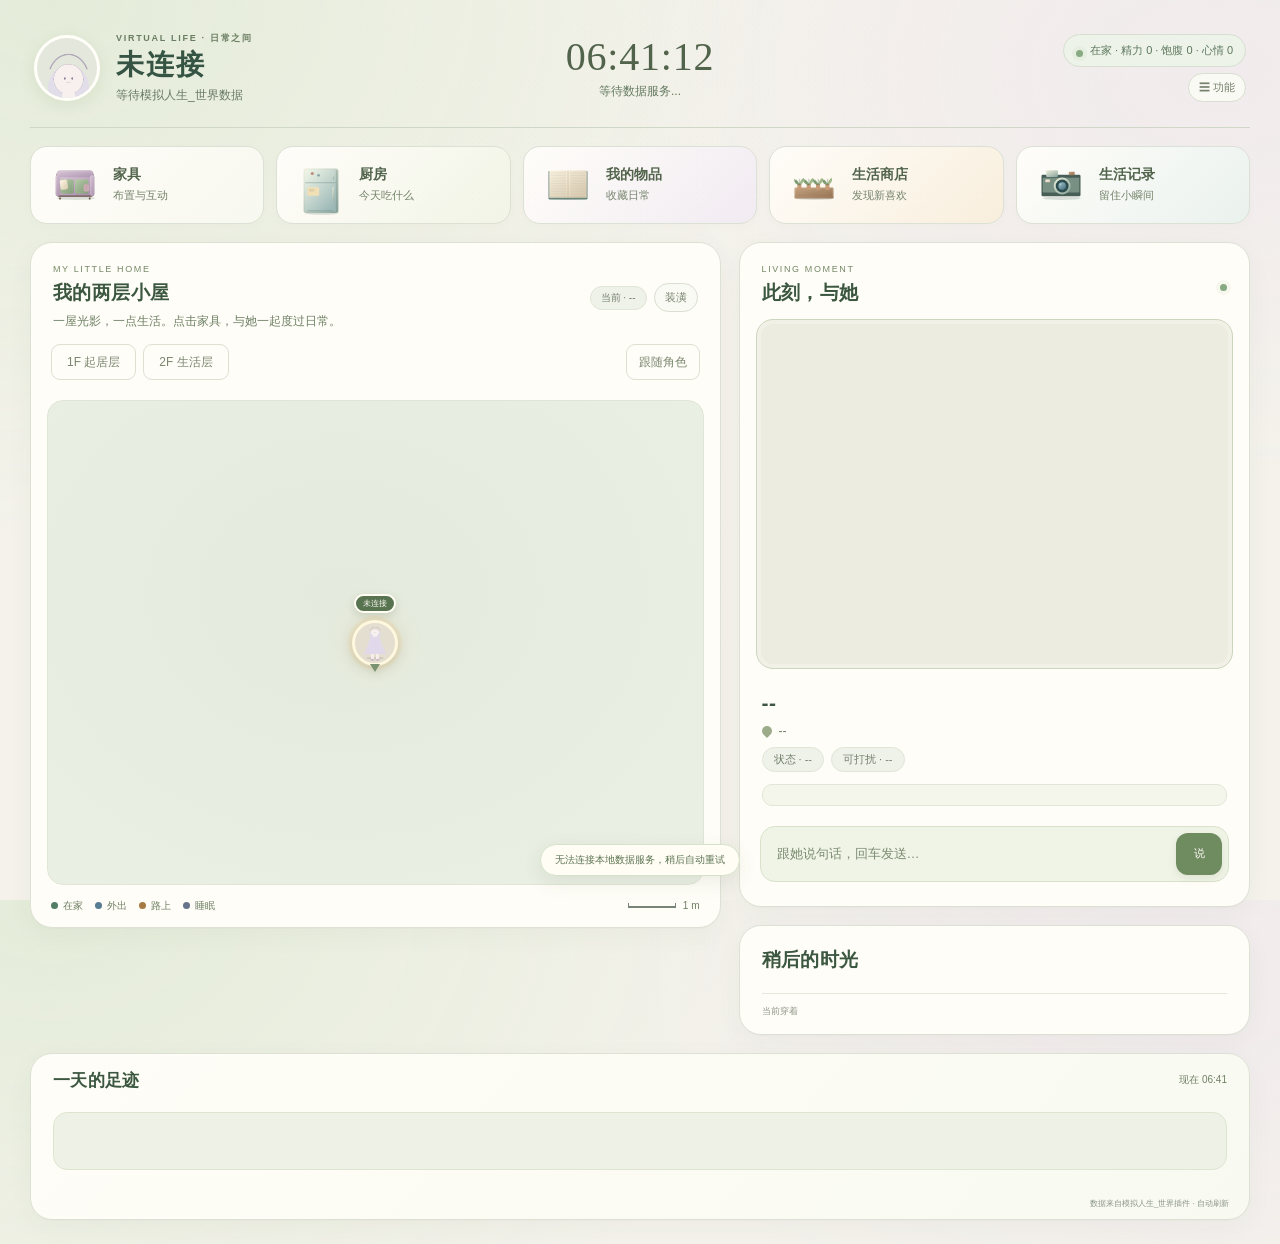
==== commit f6a0cb97: "feat(panel): render mode (auto / 3D / 2D) and lazy-loaded 3D scripts - the five 3D scene scripts are" ====
--- a/views/life/index.html
+++ b/views/life/index.html
@@ -47,6 +47,7 @@
           <div class="pill affection" id="affection-pill">💗 --</div>
           <div class="need-pills" id="need-pills"></div>
           <button type="button" class="ghost-btn" id="anim-toggle">动画：开</button>
+          <button type="button" class="ghost-btn" id="render-toggle">画面：自动</button>
           <button type="button" class="ghost-btn" id="camera-toggle">📷 拍照</button>
           <button type="button" class="ghost-btn" id="inventory-toggle">🎒 物品</button>
           <button type="button" class="ghost-btn" id="shop-toggle">🛍️ 商店</button>
@@ -182,6 +183,7 @@
           <button type="button" data-menu-target="affection-pill">💗 关系</button>
           <button type="button" id="day-schedule-toggle">🗓️ 今日日程</button>
           <button type="button" data-menu-target="anim-toggle">🎞️ 动画</button>
+          <button type="button" data-menu-target="render-toggle">🧊 画面 3D/2D</button>
         </div>
       </div>
       <div class="function-group">
@@ -955,12 +957,12 @@
   <script src="assets/product-art-extra.js?v=20261107-goods2"></script>
   <script src="assets/furniture-icons.js?v=20261107-icons1"></script>
   <script src="assets/item-artwork.js?v=20261109-stairicon2"></script>
-  <script src="assets/room-3d-models.js?v=20261110-split1"></script>
-  <script src="assets/room-3d-atmosphere.js?v=20261107-3d13"></script>
-  <script src="assets/room-3d-outdoor.js?v=20261109-garagedoor1"></script>
-  <script src="assets/destination-3d.js?v=20261110-split1"></script>
-  <script src="assets/bedroom-3d.js?v=20261109-stairs1"></script>
-  <script src="./app.js?v=20261110-split1"></script>
+  <script type="text/x-lazy-3d" data-src="assets/room-3d-models.js?v=20261110-split1"></script>
+  <script type="text/x-lazy-3d" data-src="assets/room-3d-atmosphere.js?v=20261107-3d13"></script>
+  <script type="text/x-lazy-3d" data-src="assets/room-3d-outdoor.js?v=20261109-garagedoor1"></script>
+  <script type="text/x-lazy-3d" data-src="assets/destination-3d.js?v=20261110-split1"></script>
+  <script type="text/x-lazy-3d" data-src="assets/bedroom-3d.js?v=20261109-stairs1"></script>
+  <script src="./app.js?v=20261110-perf1"></script>
 </body>
 </html>
 
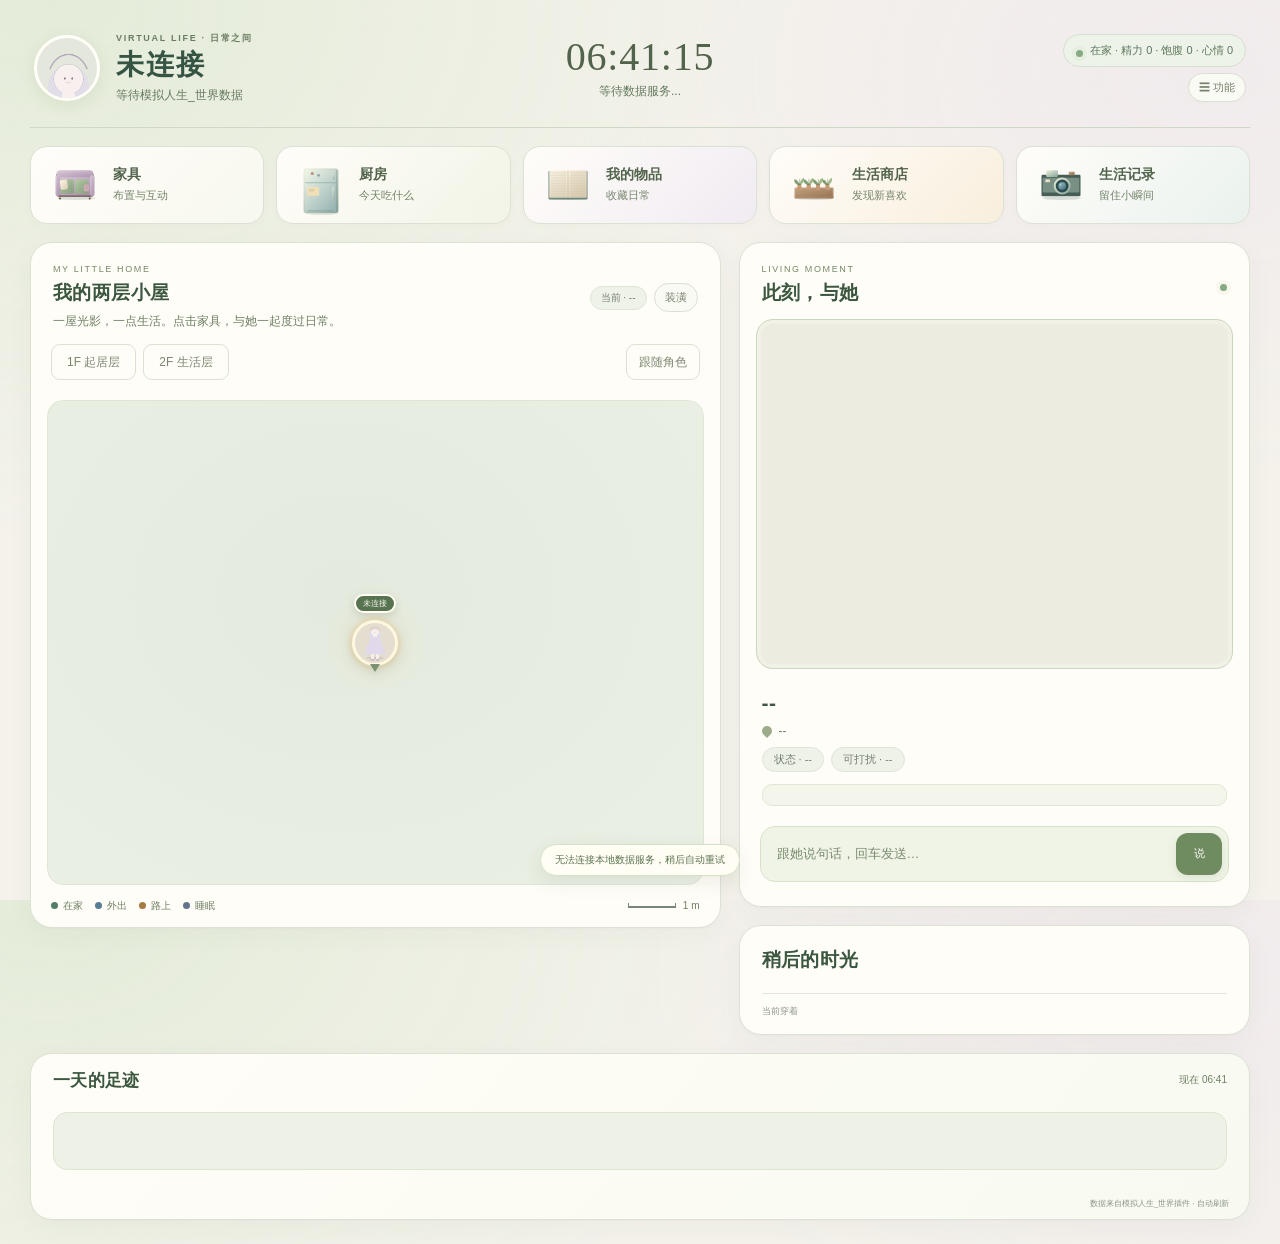
==== commit 3e5916db: "test: headless panel smoke test; fix 3D not appearing after lazy load - tools/panel_server.py: serve" ====
--- a/views/life/index.html
+++ b/views/life/index.html
@@ -962,7 +962,7 @@
   <script type="text/x-lazy-3d" data-src="assets/room-3d-outdoor.js?v=20261109-garagedoor1"></script>
   <script type="text/x-lazy-3d" data-src="assets/destination-3d.js?v=20261110-split1"></script>
   <script type="text/x-lazy-3d" data-src="assets/bedroom-3d.js?v=20261109-stairs1"></script>
-  <script src="./app.js?v=20261110-perf1"></script>
+  <script src="./app.js?v=20261110-perf2"></script>
 </body>
 </html>
 
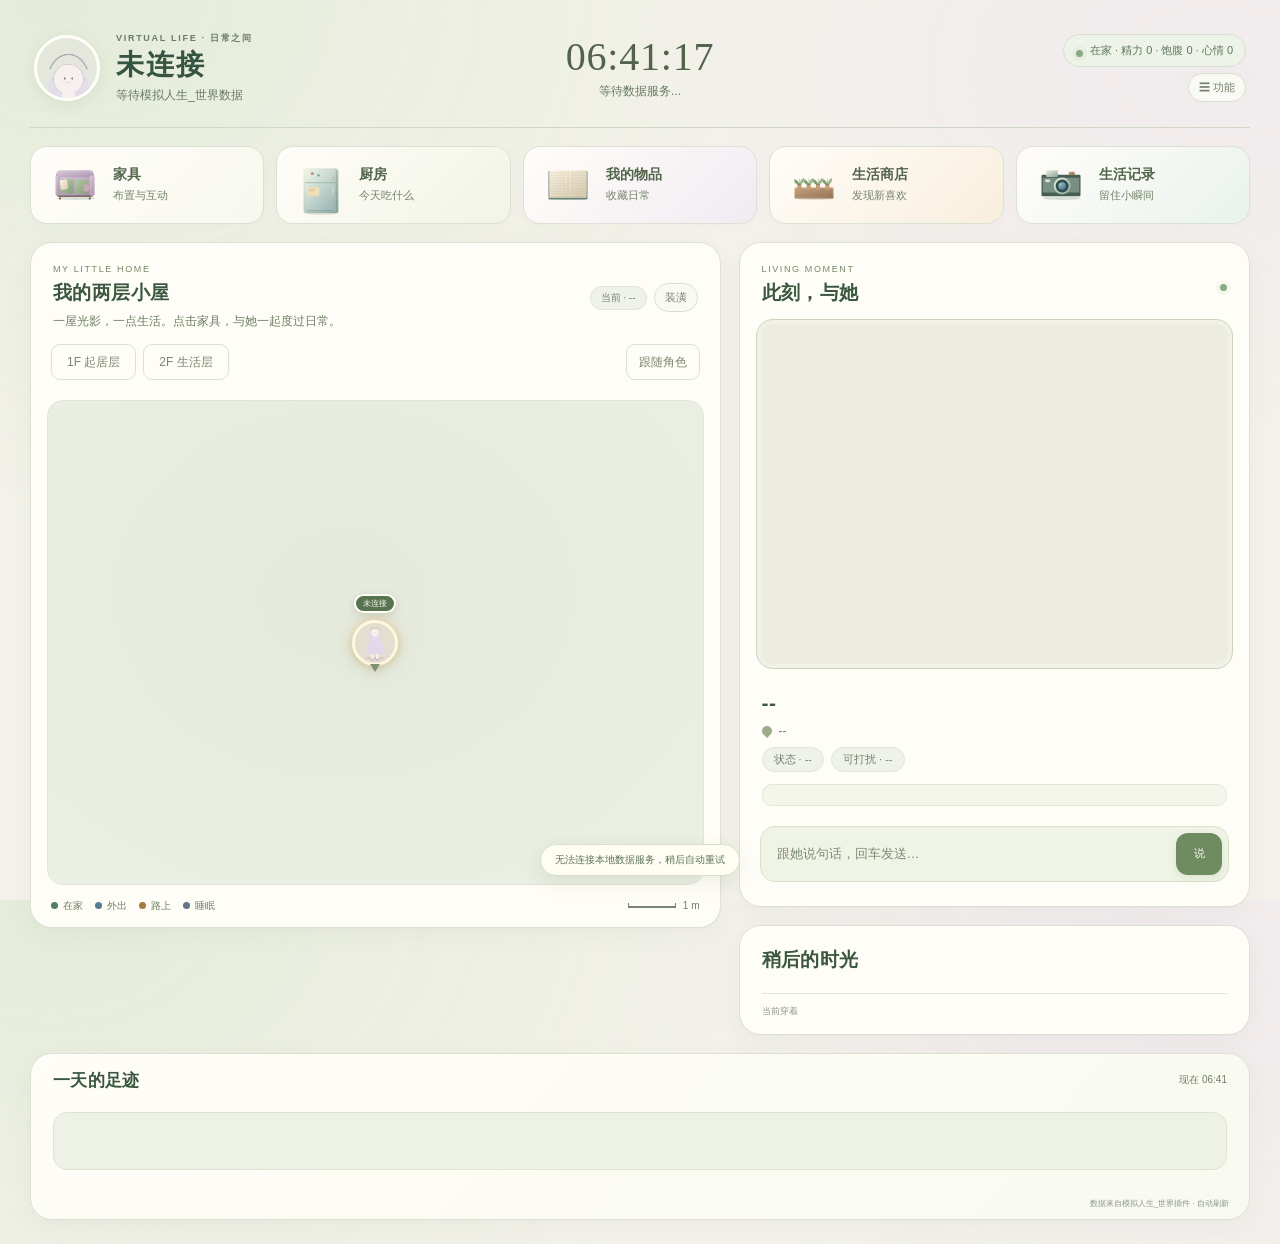
==== commit f5470056: "perf(3d): minified three.js, lazy outdoor group, device quality tiers - vendor three.core/module: es" ====
--- a/views/life/index.html
+++ b/views/life/index.html
@@ -959,10 +959,10 @@
   <script src="assets/item-artwork.js?v=20261109-stairicon2"></script>
   <script type="text/x-lazy-3d" data-src="assets/room-3d-models.js?v=20261110-split1"></script>
   <script type="text/x-lazy-3d" data-src="assets/room-3d-atmosphere.js?v=20261107-3d13"></script>
-  <script type="text/x-lazy-3d" data-src="assets/room-3d-outdoor.js?v=20261109-garagedoor1"></script>
-  <script type="text/x-lazy-3d" data-src="assets/destination-3d.js?v=20261110-split1"></script>
-  <script type="text/x-lazy-3d" data-src="assets/bedroom-3d.js?v=20261109-stairs1"></script>
-  <script src="./app.js?v=20261110-perf2"></script>
+  <script type="text/x-lazy-3d" data-group="world" data-src="assets/room-3d-outdoor.js?v=20261109-garagedoor1"></script>
+  <script type="text/x-lazy-3d" data-group="world" data-src="assets/destination-3d.js?v=20261110-split1"></script>
+  <script type="text/x-lazy-3d" data-src="assets/bedroom-3d.js?v=20261110-quality1"></script>
+  <script src="./app.js?v=20261110-perf3"></script>
 </body>
 </html>
 
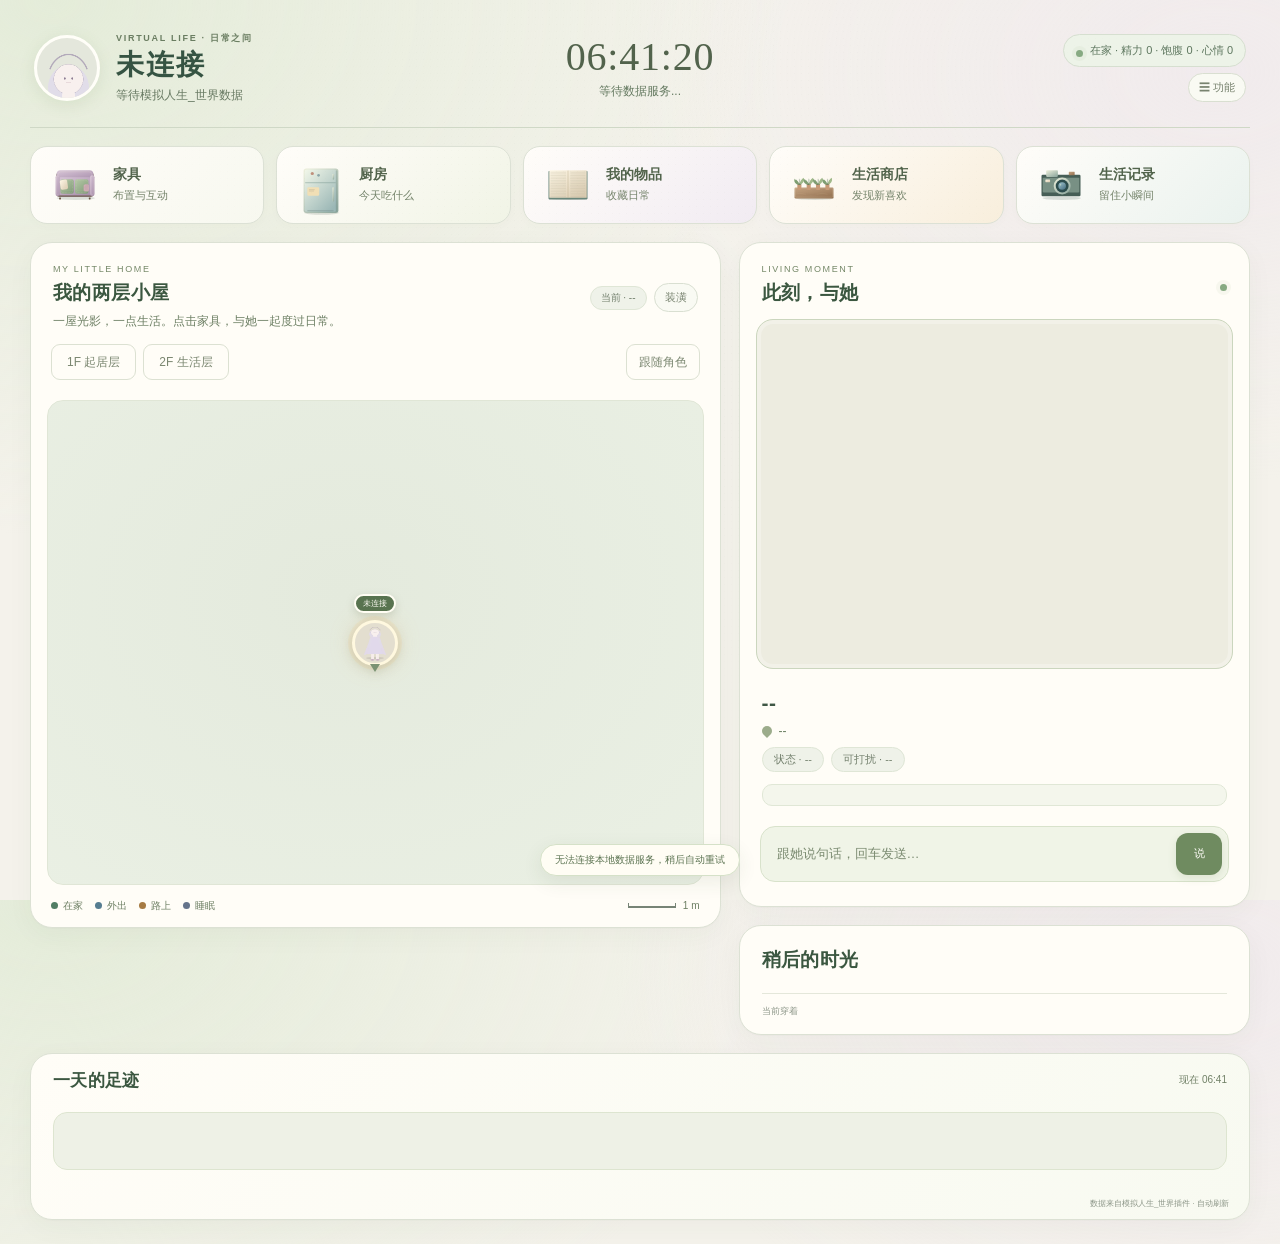
==== commit 48f8f7fe: "feat(privacy): drawing key from env vars, sanitized backup export - core/privacy.py: resolve_secret " ====
--- a/views/life/index.html
+++ b/views/life/index.html
@@ -598,6 +598,7 @@
           <div class="system-actions">
             <button type="button" class="mini-btn" id="system-refresh">重新检查</button>
             <button type="button" class="mini-btn" id="system-backup">备份数据</button>
+            <button type="button" class="mini-btn" id="system-backup-safe" title="隐藏聊天会话标识，去掉只属于本机的文件，适合附在 issue 里">脱敏导出</button>
             <button type="button" class="mini-btn" id="system-restore">恢复数据</button>
             <button type="button" class="mini-btn" id="system-export">导出诊断</button>
             <button type="button" class="mini-btn" id="system-reset-prefs">重置偏好</button>
@@ -962,7 +963,7 @@
   <script type="text/x-lazy-3d" data-group="world" data-src="assets/room-3d-outdoor.js?v=20261109-garagedoor1"></script>
   <script type="text/x-lazy-3d" data-group="world" data-src="assets/destination-3d.js?v=20261110-split1"></script>
   <script type="text/x-lazy-3d" data-src="assets/bedroom-3d.js?v=20261110-quality1"></script>
-  <script src="./app.js?v=20261110-perf3"></script>
+  <script src="./app.js?v=20261110-privacy1"></script>
 </body>
 </html>
 
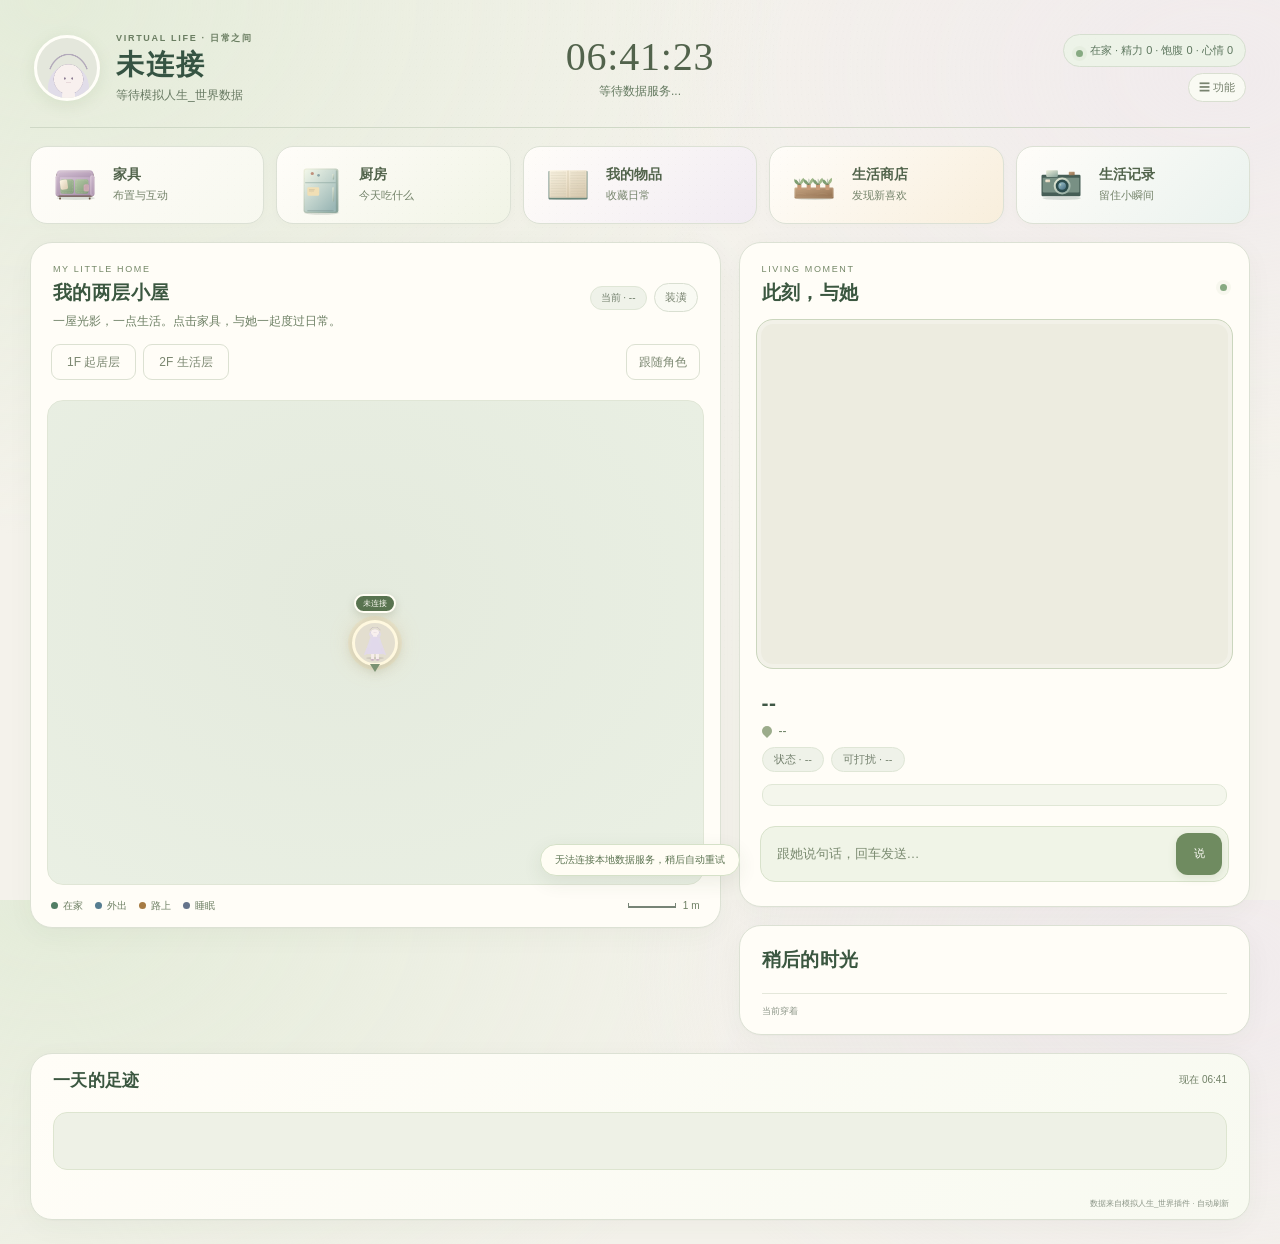
==== commit 5f4e7c4f: "feat: life memory - remembers meals, things on the way and shared moments - core/encounters.py: 50 s" ====
--- a/views/life/index.html
+++ b/views/life/index.html
@@ -4,7 +4,7 @@
   <meta charset="utf-8">
   <meta name="viewport" content="width=device-width, initial-scale=1">
   <title>模拟人生_世界 · 日常之间</title>
-  <link rel="stylesheet" href="./style.css?v=20261110-split1">
+  <link rel="stylesheet" href="./style.css?v=20261110-memory1">
   <link rel="stylesheet" href="assets/scene-studio.css?v=20261105-1">
 <script src="/api/plugin/page/bridge-sdk.js"></script>
   <script src="./transport.js?v=20261107-char32"></script>
@@ -963,7 +963,7 @@
   <script type="text/x-lazy-3d" data-group="world" data-src="assets/room-3d-outdoor.js?v=20261109-garagedoor1"></script>
   <script type="text/x-lazy-3d" data-group="world" data-src="assets/destination-3d.js?v=20261110-split1"></script>
   <script type="text/x-lazy-3d" data-src="assets/bedroom-3d.js?v=20261110-quality1"></script>
-  <script src="./app.js?v=20261110-privacy1"></script>
+  <script src="./app.js?v=20261110-memory1"></script>
 </body>
 </html>
 
--- a/views/life/style.css
+++ b/views/life/style.css
@@ -11647,6 +11647,7 @@
 .activity-copy b { color: #dfe8f2; font-size: 9px; font-weight: 500; }
 .activity-copy small { color: #93a2b2; font-size: 8px; line-height: 1.5; }
 .activity-row em { flex: 0 0 auto; color: #7f8fa2; font-size: 7px; font-style: normal; }
+.activity-copy b.activity-plain { font-weight: 400; line-height: 1.55; white-space: normal; }
 
 .activity-filters { display: flex; flex-wrap: wrap; gap: 4px; margin-bottom: 6px; }
 .activity-filters button {
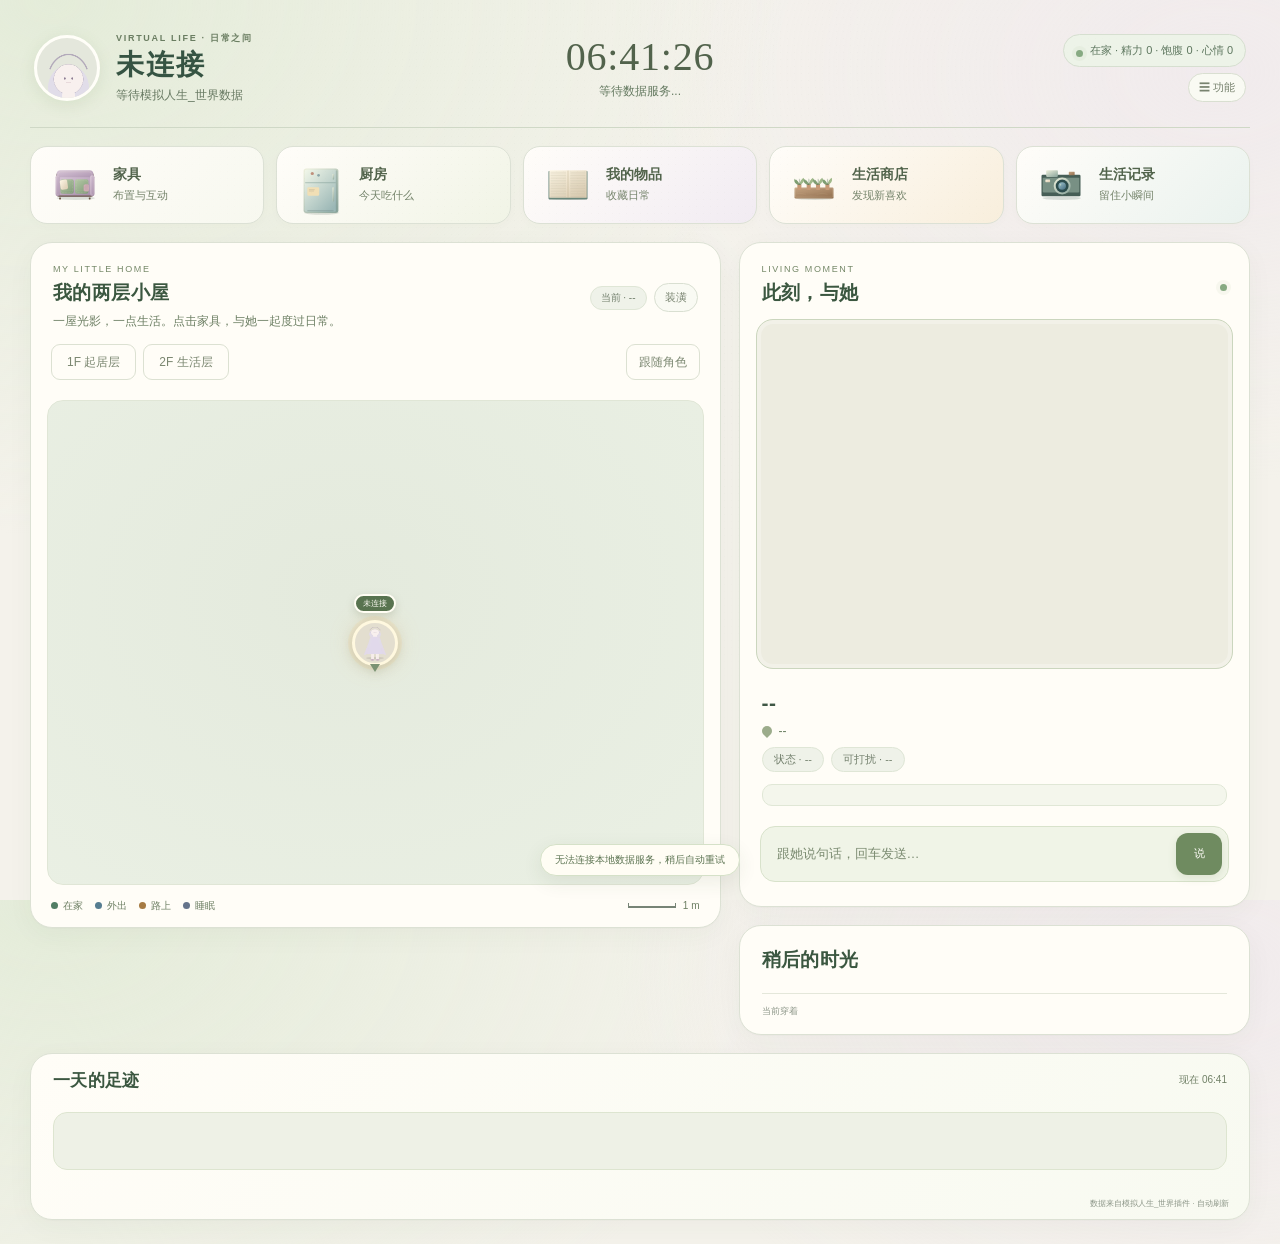
==== commit 549f033f: "Remove remaining references to the original project - CHANGELOG/README/NOTICE no longer mention it -" ====
--- a/views/life/index.html
+++ b/views/life/index.html
@@ -950,7 +950,7 @@
   <script src="assets/furniture-finish.js?v=20261106-home2"></script>
   <script src="assets/goods-size.js?v=20261108-size3"></script>
   <script src="assets/room-perspective.js?v=20261109-noseout1"></script>
-  <script src="assets/scene-studio.js?v=20261109-stairdown1"></script>
+  <script src="assets/scene-studio.js?v=20261111-rename1"></script>
   <script src="assets/room-controls.js?v=20261105-1"></script>
   <script src="assets/destination-interiors.js?v=20261106-places3"></script>
   <script src="assets/garage-destinations.js?v=20261106-places1"></script>
@@ -958,12 +958,12 @@
   <script src="assets/product-art-extra.js?v=20261107-goods2"></script>
   <script src="assets/furniture-icons.js?v=20261107-icons1"></script>
   <script src="assets/item-artwork.js?v=20261109-stairicon2"></script>
-  <script type="text/x-lazy-3d" data-src="assets/room-3d-models.js?v=20261110-split1"></script>
+  <script type="text/x-lazy-3d" data-src="assets/room-3d-models.js?v=20261111-rename1"></script>
   <script type="text/x-lazy-3d" data-src="assets/room-3d-atmosphere.js?v=20261107-3d13"></script>
   <script type="text/x-lazy-3d" data-group="world" data-src="assets/room-3d-outdoor.js?v=20261109-garagedoor1"></script>
   <script type="text/x-lazy-3d" data-group="world" data-src="assets/destination-3d.js?v=20261110-split1"></script>
   <script type="text/x-lazy-3d" data-src="assets/bedroom-3d.js?v=20261110-quality1"></script>
-  <script src="./app.js?v=20261110-memory1"></script>
+  <script src="./app.js?v=20261111-rename1"></script>
 </body>
 </html>
 
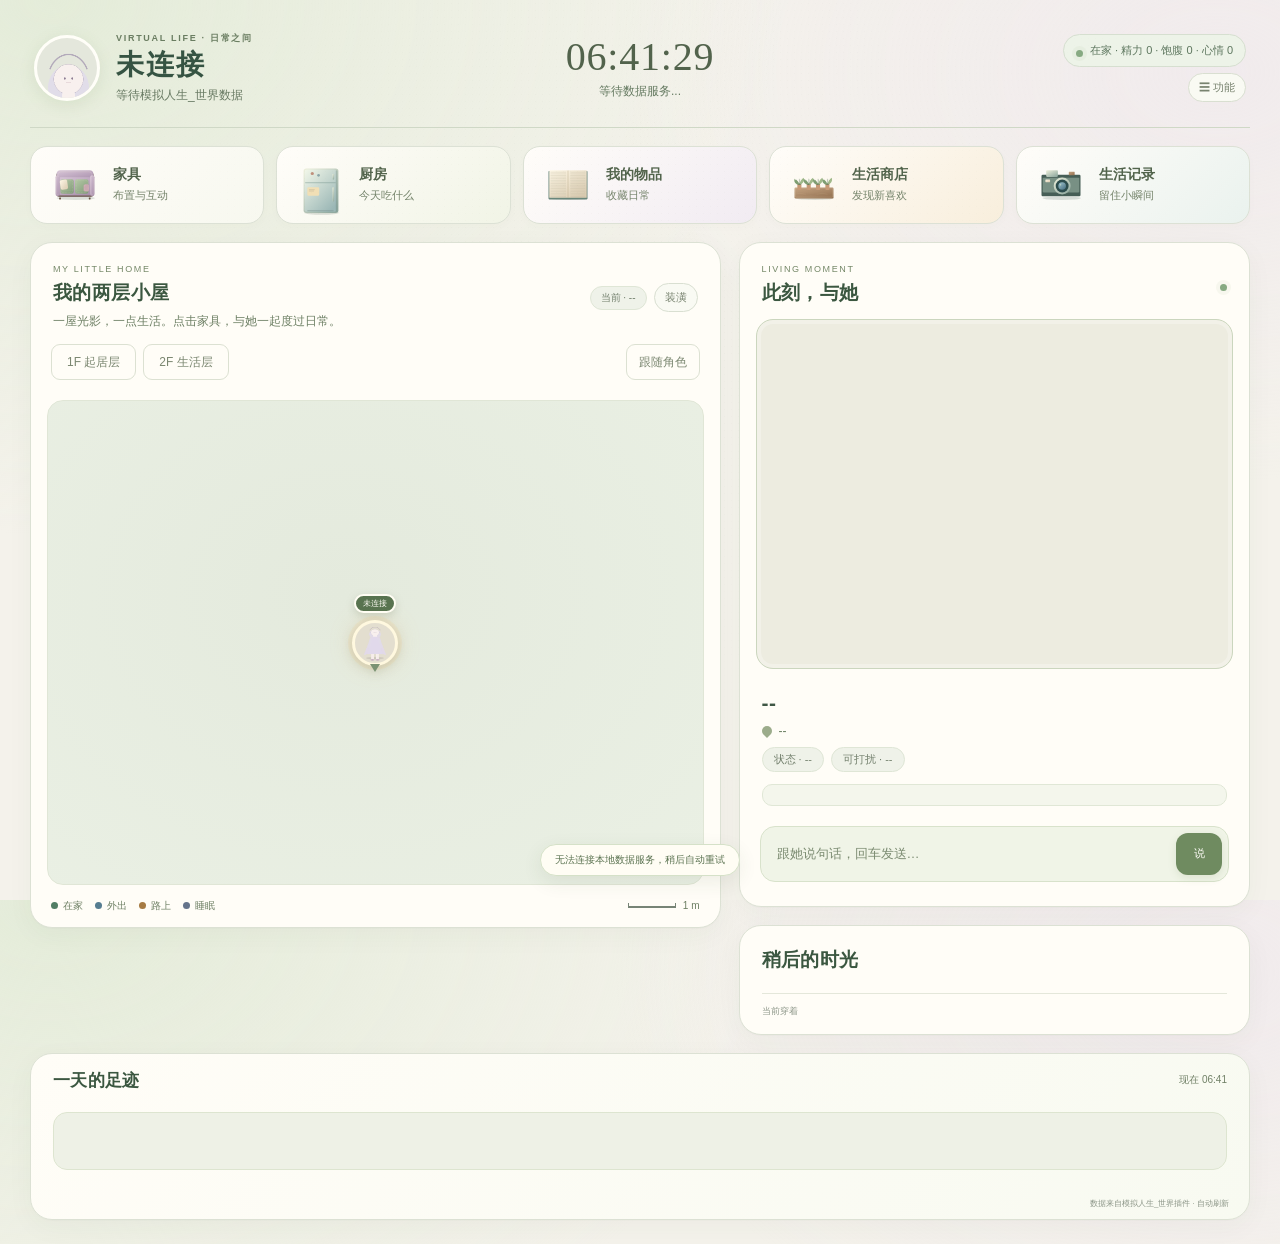
==== commit d96a3e3d: "Rename command groups: /模拟人生 and /日程 Co-Authored-By: Claude Opus 5.5 <noreply@anthropic.com> Claude-" ====
--- a/views/life/index.html
+++ b/views/life/index.html
@@ -935,7 +935,7 @@
       </div>
       <div class="integration-list" id="integration-list"></div>
       <div class="integration-foot">
-        <span>这里集中展示 AstrBot 插件与虚拟人生的接入状态；具体插件页可在 AstrBot 插件管理中打开。</span>
+        <span>这里集中展示 AstrBot 插件与模拟人生的接入状态；具体插件页可在 AstrBot 插件管理中打开。</span>
       </div>
     </div>
   </div>
@@ -950,7 +950,7 @@
   <script src="assets/furniture-finish.js?v=20261106-home2"></script>
   <script src="assets/goods-size.js?v=20261108-size3"></script>
   <script src="assets/room-perspective.js?v=20261109-noseout1"></script>
-  <script src="assets/scene-studio.js?v=20261111-rename1"></script>
+  <script src="assets/scene-studio.js?v=20261111-rename2"></script>
   <script src="assets/room-controls.js?v=20261105-1"></script>
   <script src="assets/destination-interiors.js?v=20261106-places3"></script>
   <script src="assets/garage-destinations.js?v=20261106-places1"></script>
@@ -958,12 +958,12 @@
   <script src="assets/product-art-extra.js?v=20261107-goods2"></script>
   <script src="assets/furniture-icons.js?v=20261107-icons1"></script>
   <script src="assets/item-artwork.js?v=20261109-stairicon2"></script>
-  <script type="text/x-lazy-3d" data-src="assets/room-3d-models.js?v=20261111-rename1"></script>
+  <script type="text/x-lazy-3d" data-src="assets/room-3d-models.js?v=20261111-rename2"></script>
   <script type="text/x-lazy-3d" data-src="assets/room-3d-atmosphere.js?v=20261107-3d13"></script>
   <script type="text/x-lazy-3d" data-group="world" data-src="assets/room-3d-outdoor.js?v=20261109-garagedoor1"></script>
   <script type="text/x-lazy-3d" data-group="world" data-src="assets/destination-3d.js?v=20261110-split1"></script>
   <script type="text/x-lazy-3d" data-src="assets/bedroom-3d.js?v=20261110-quality1"></script>
-  <script src="./app.js?v=20261111-rename1"></script>
+  <script src="./app.js?v=20261111-rename2"></script>
 </body>
 </html>
 
